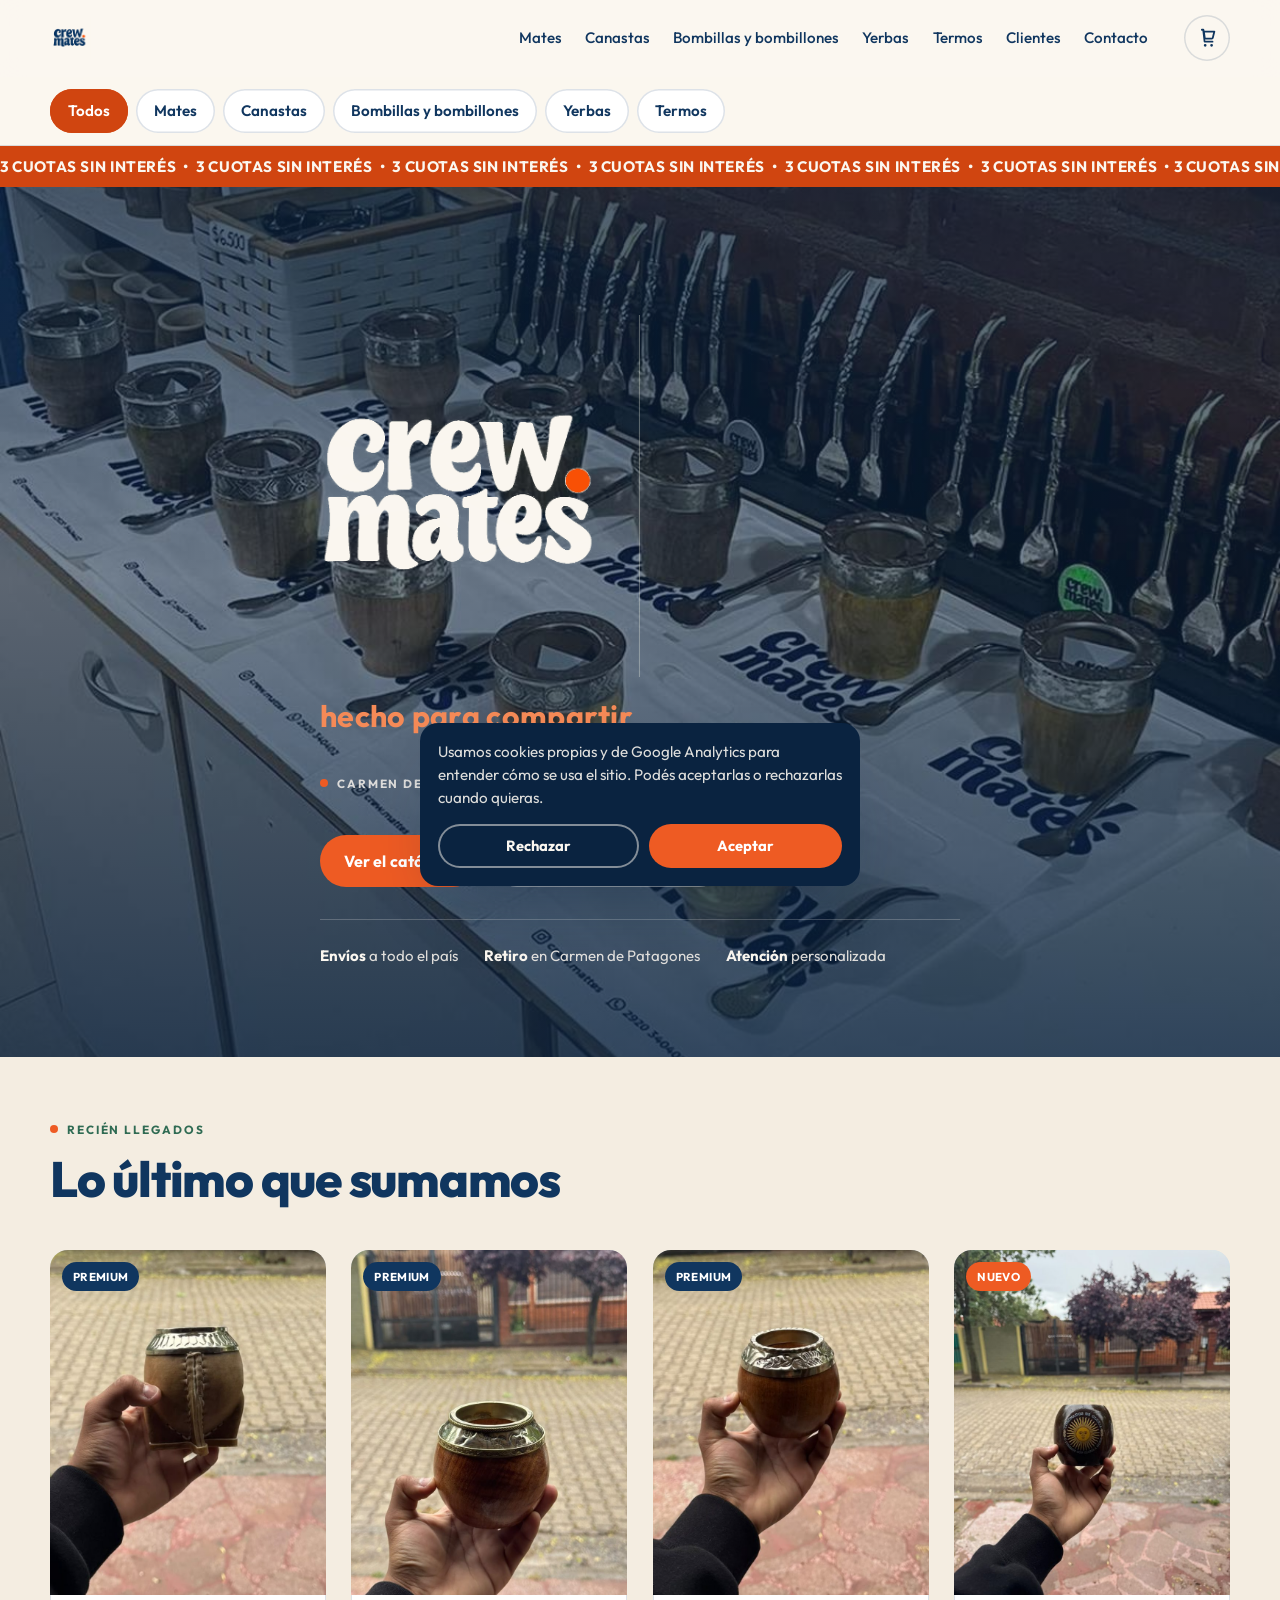
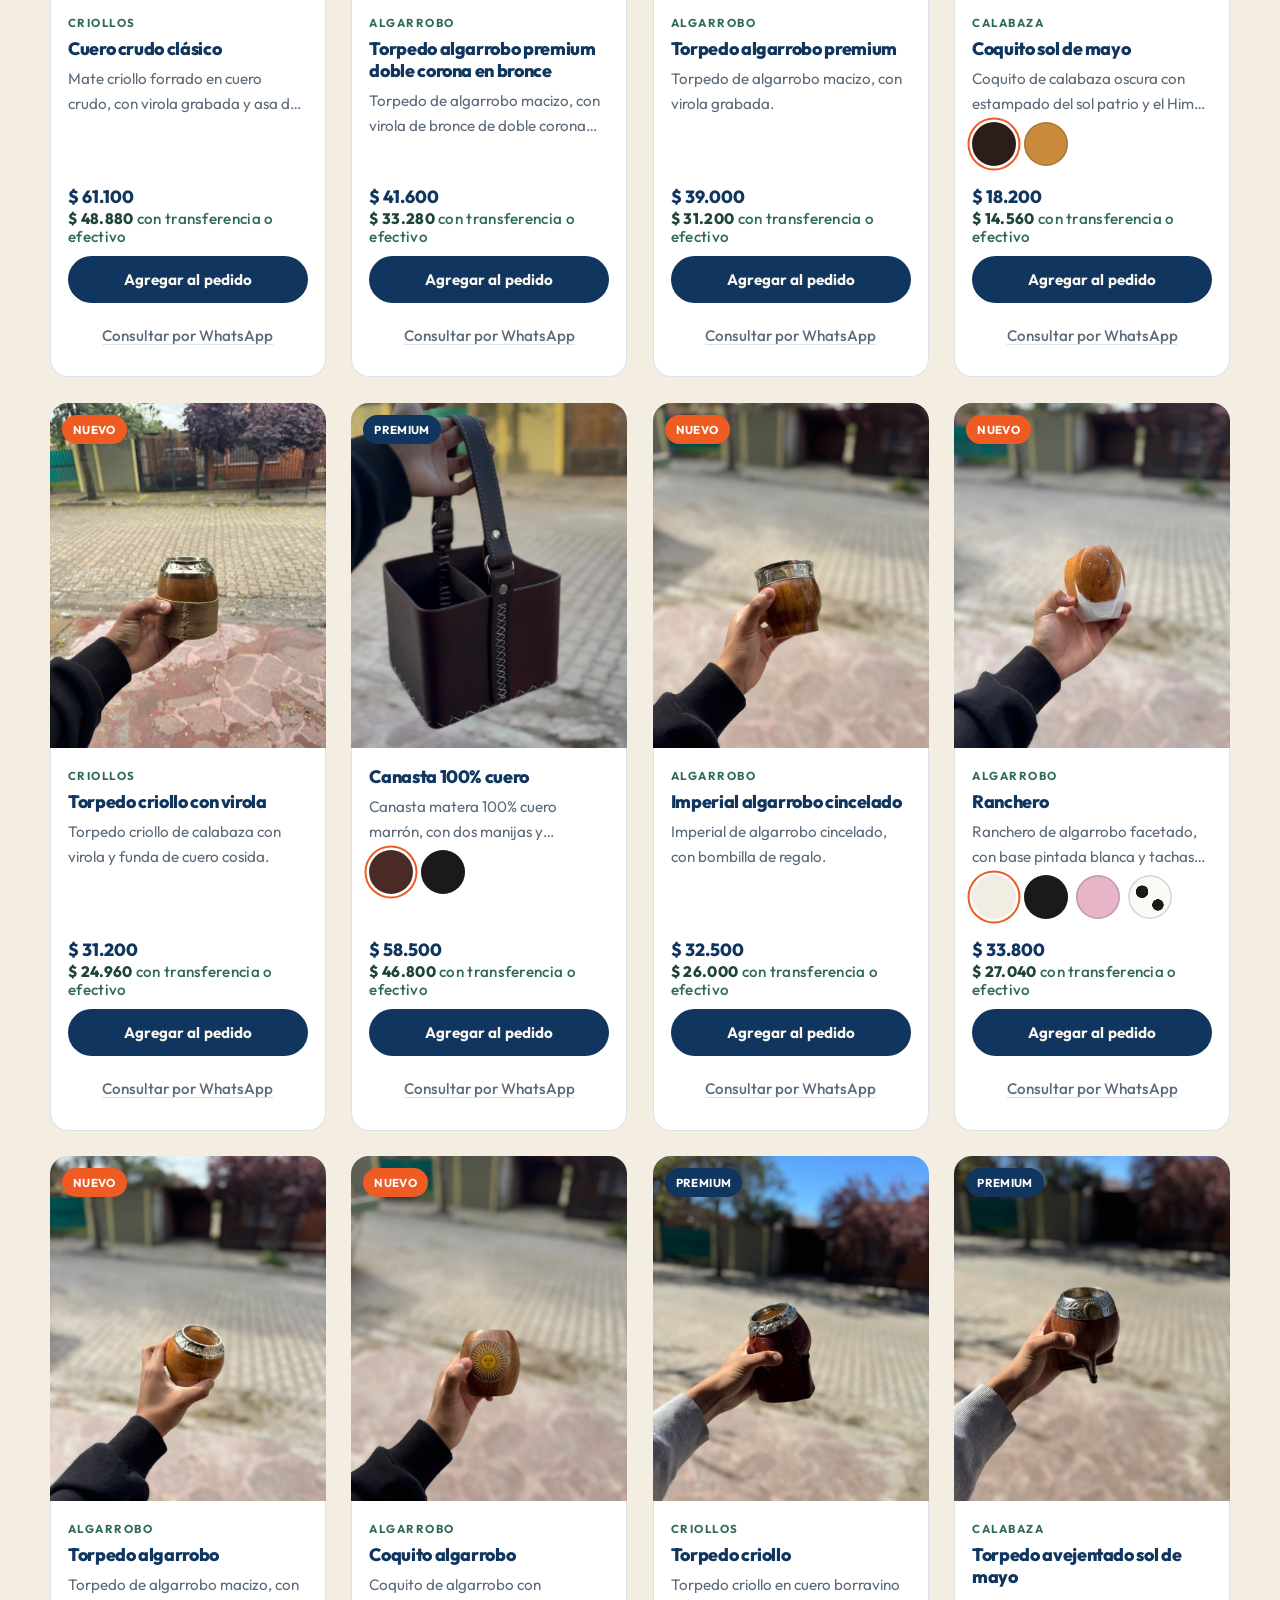
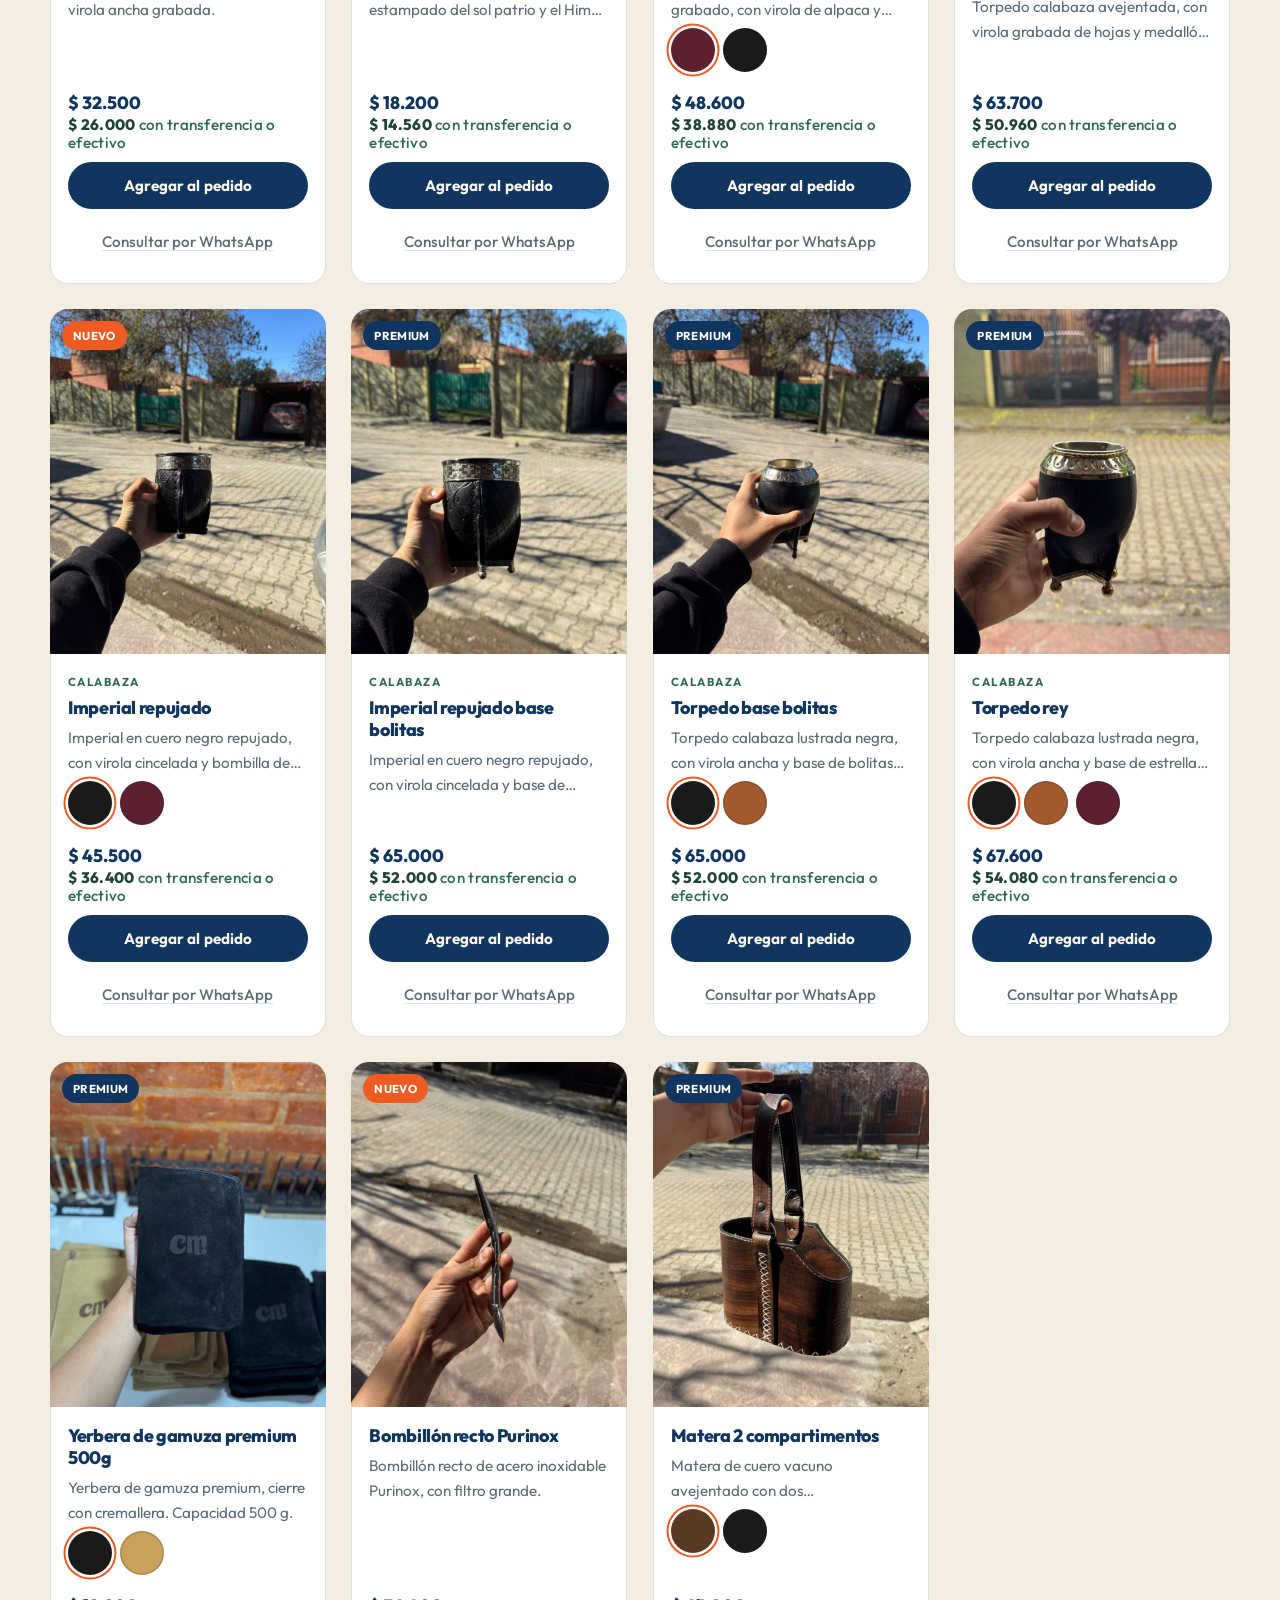
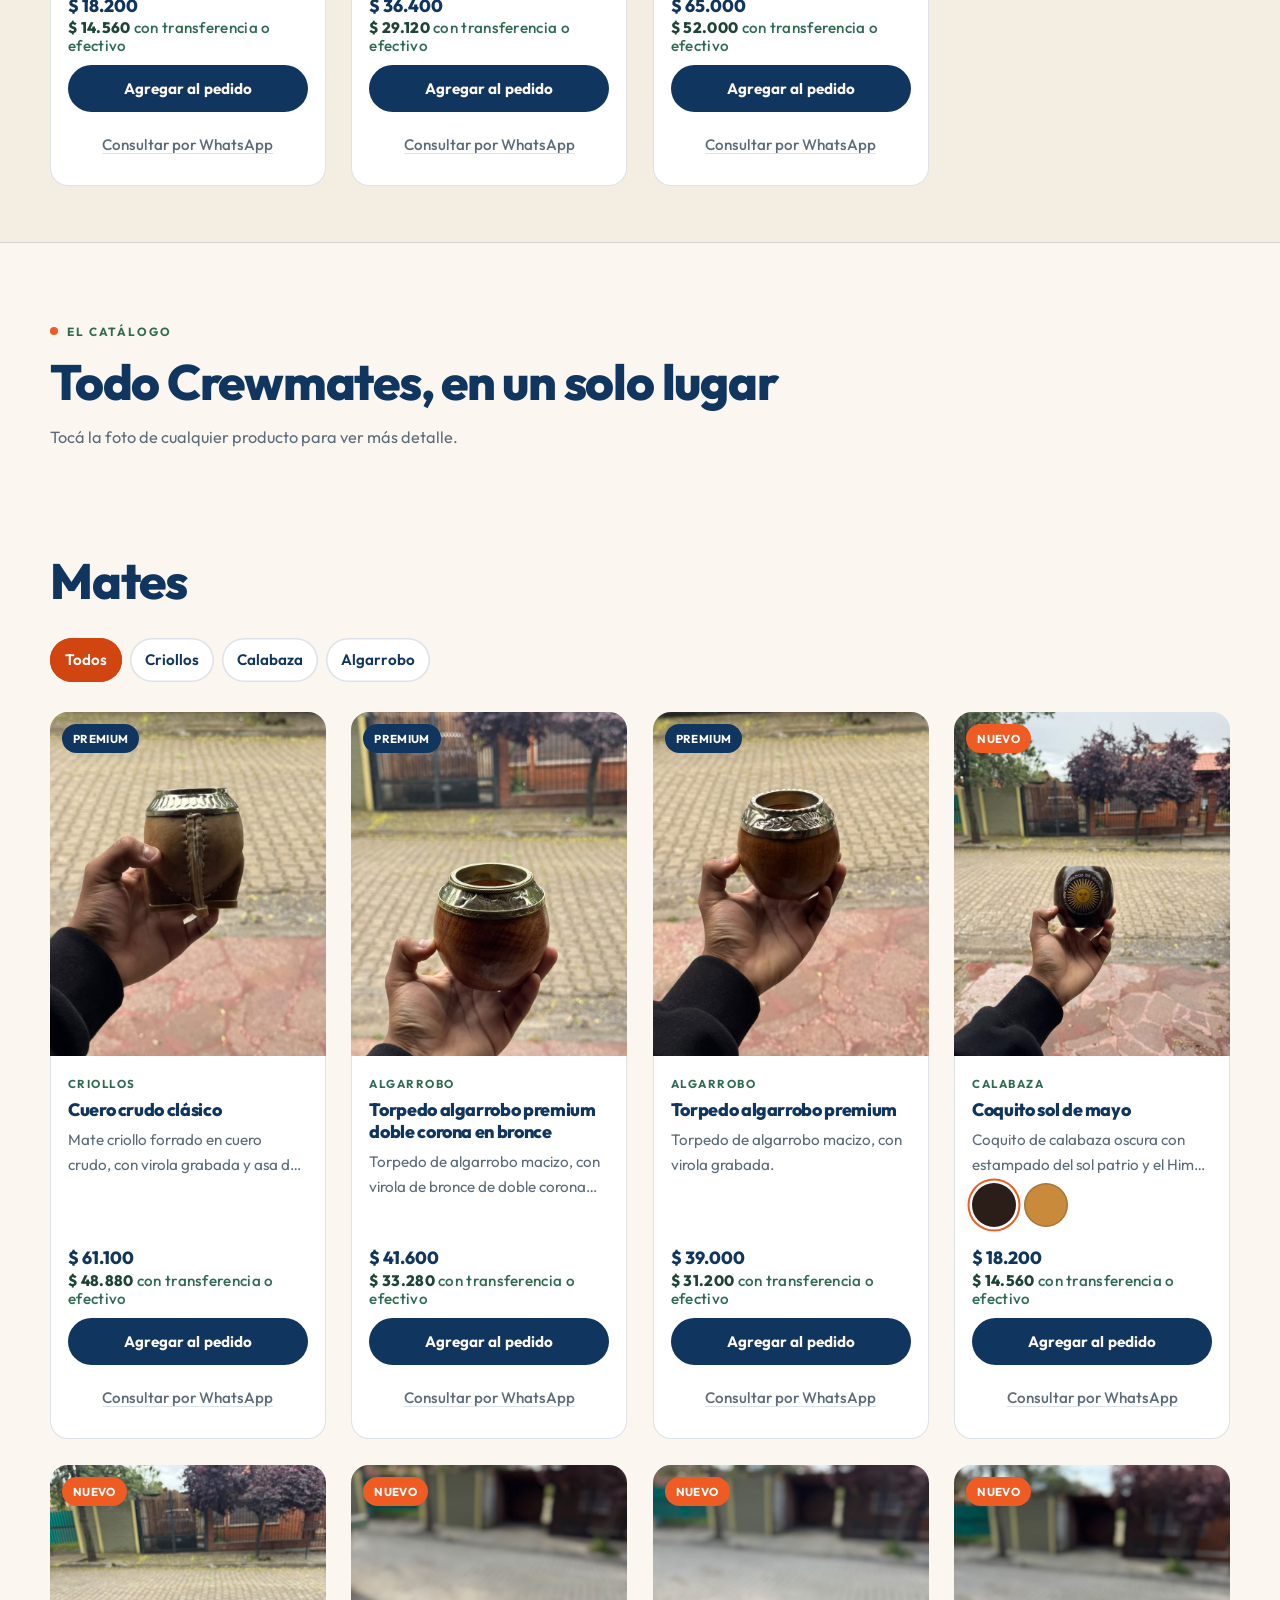
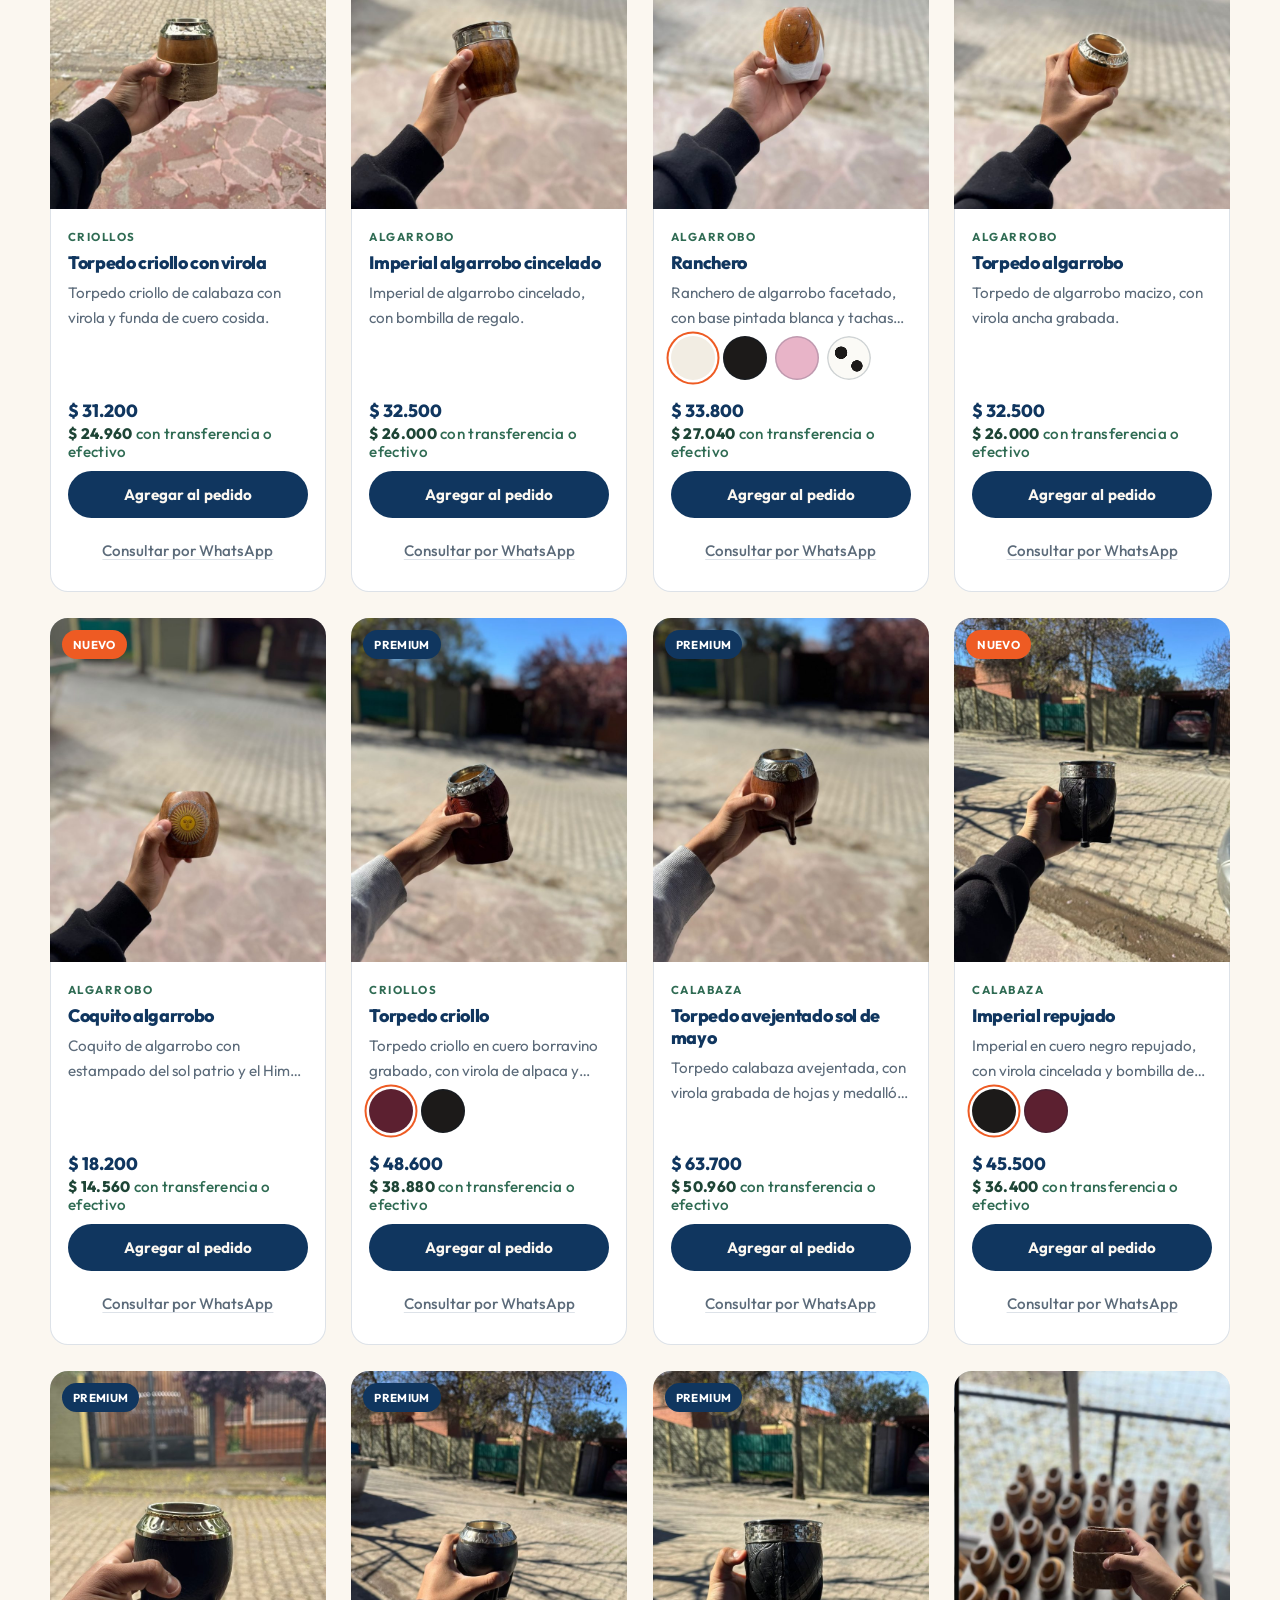
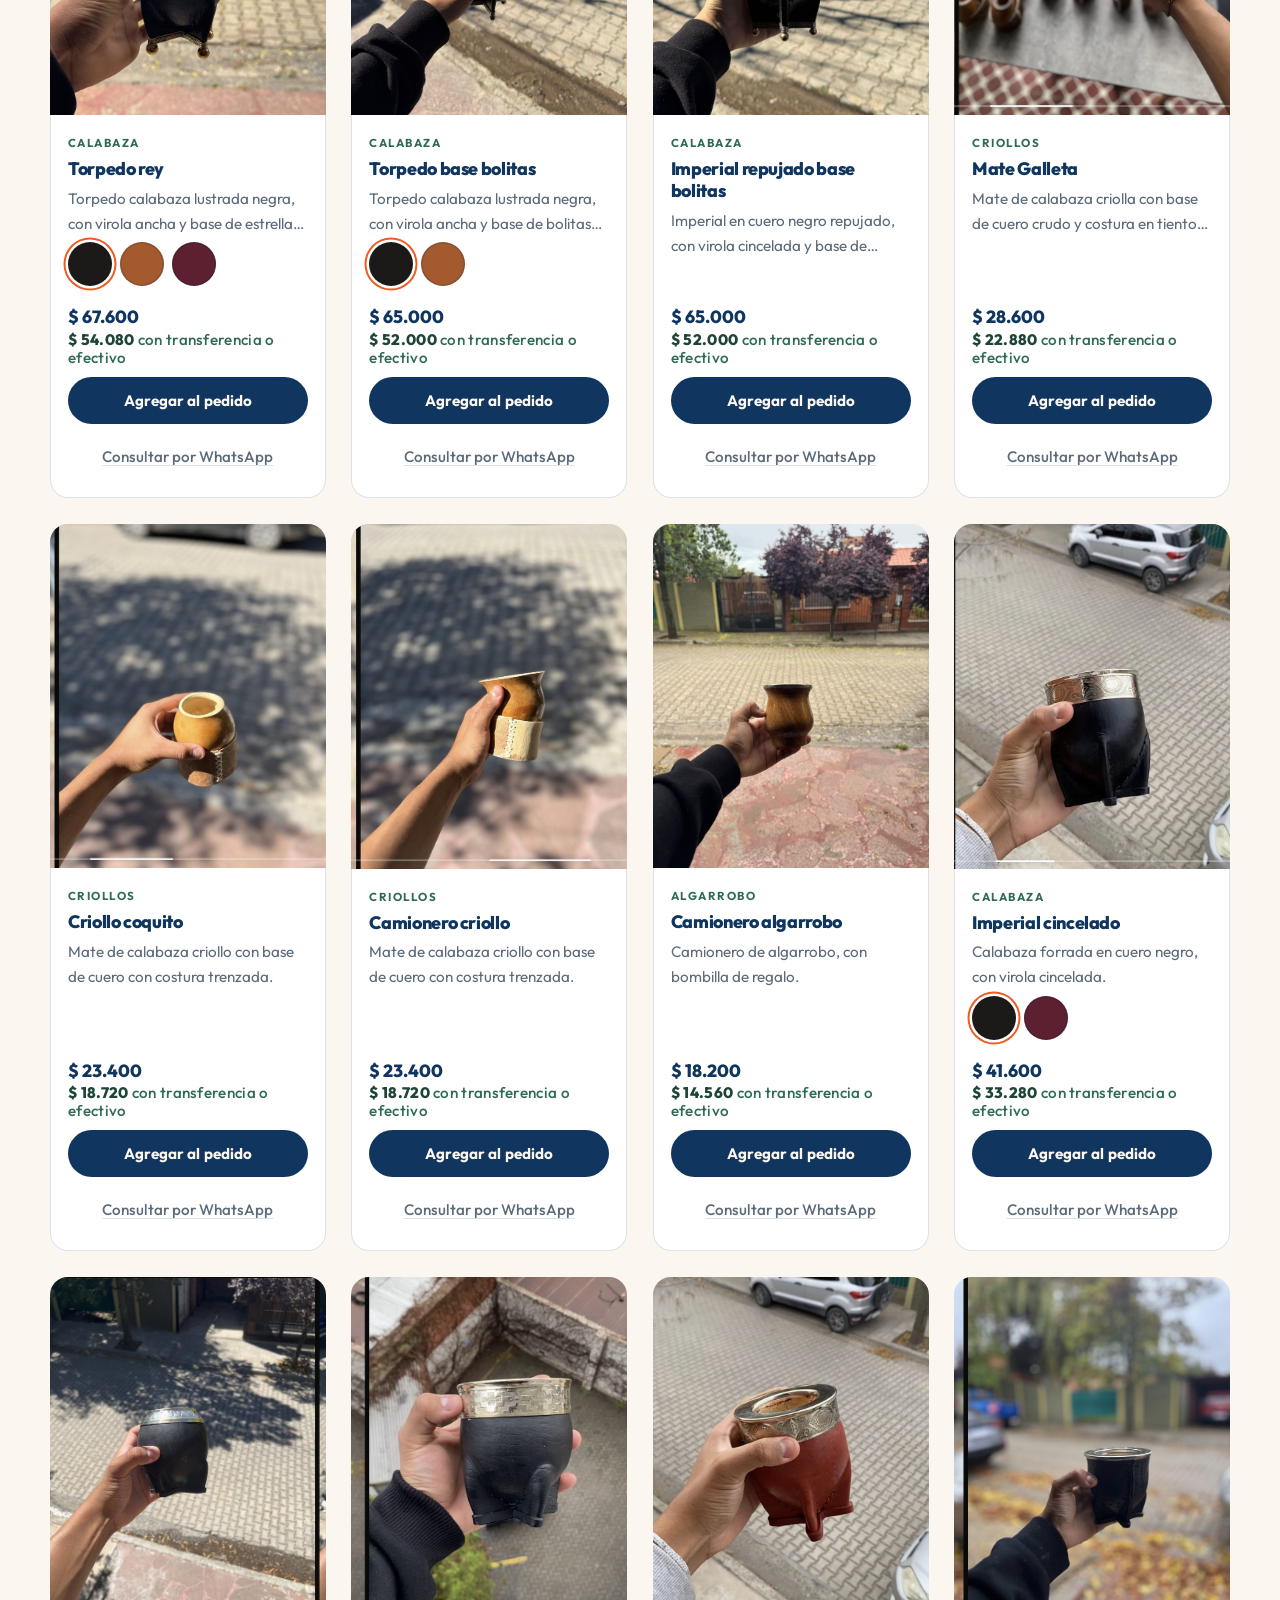
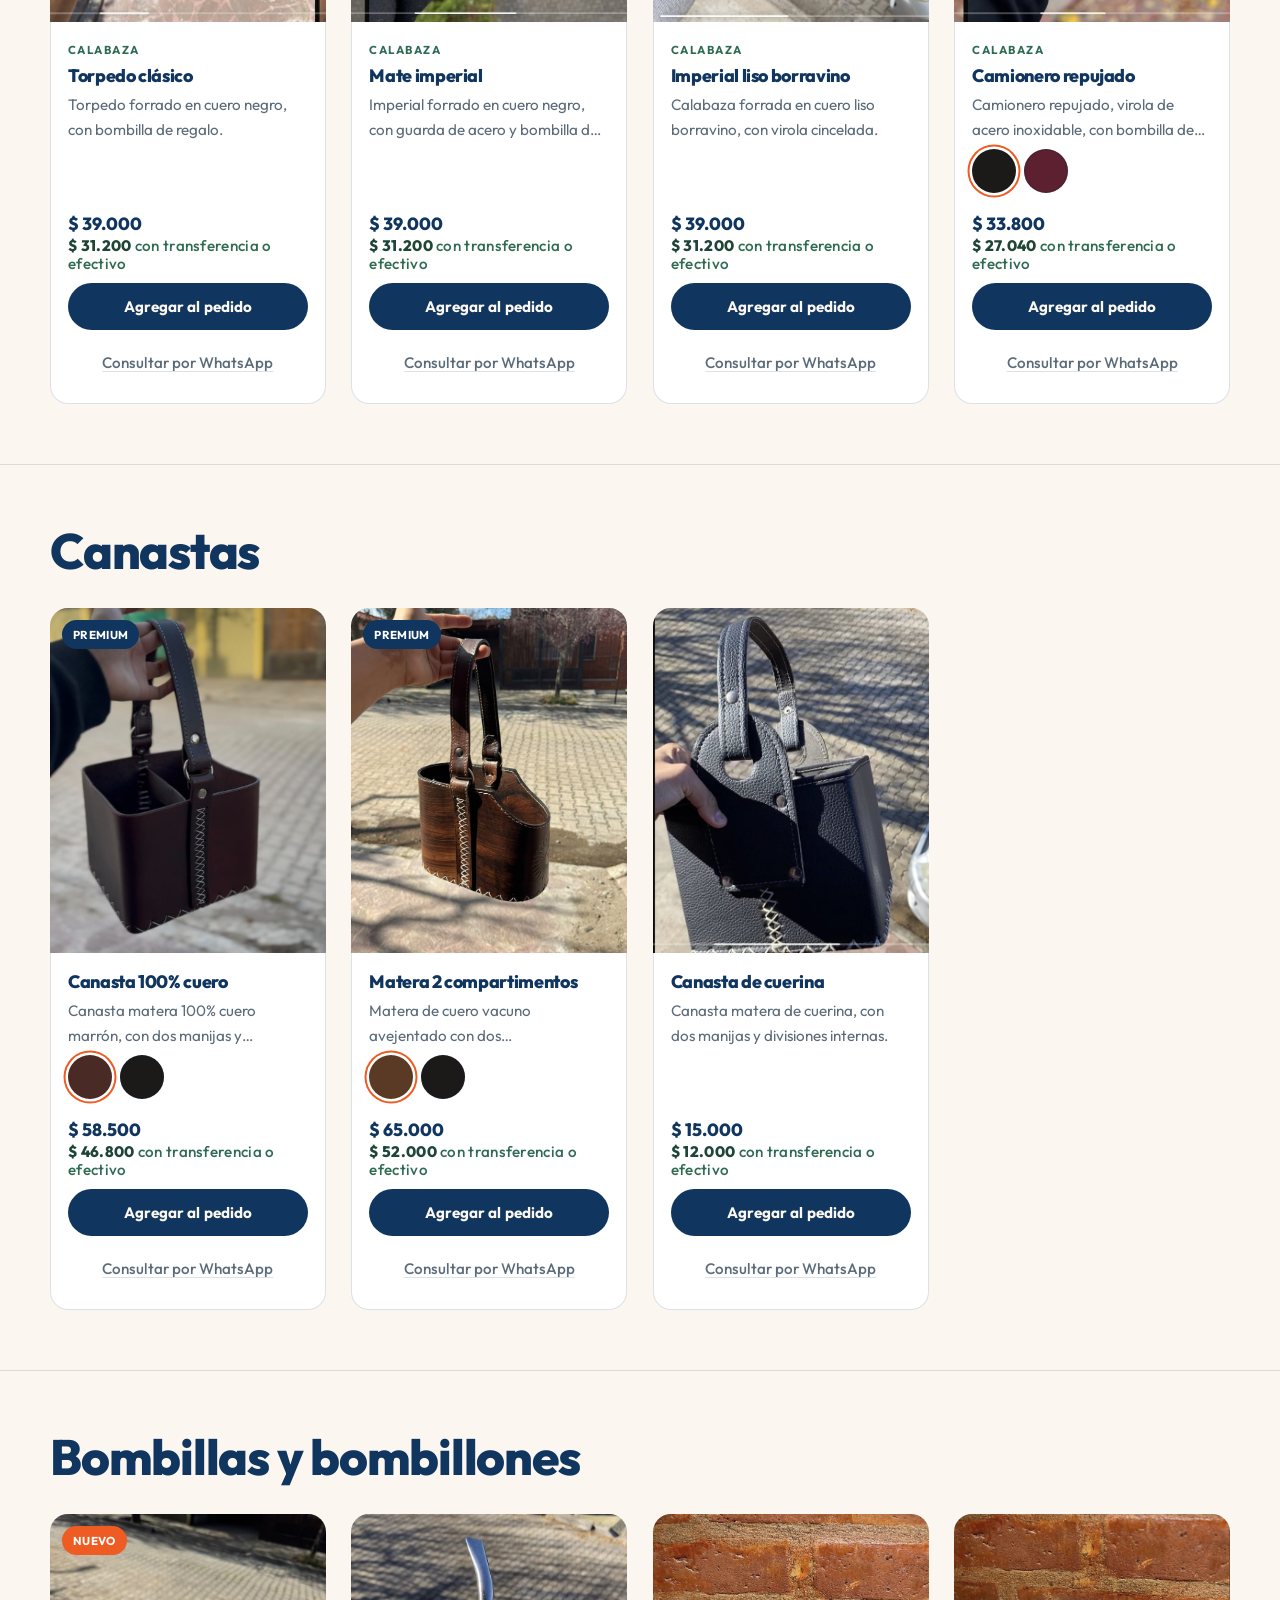
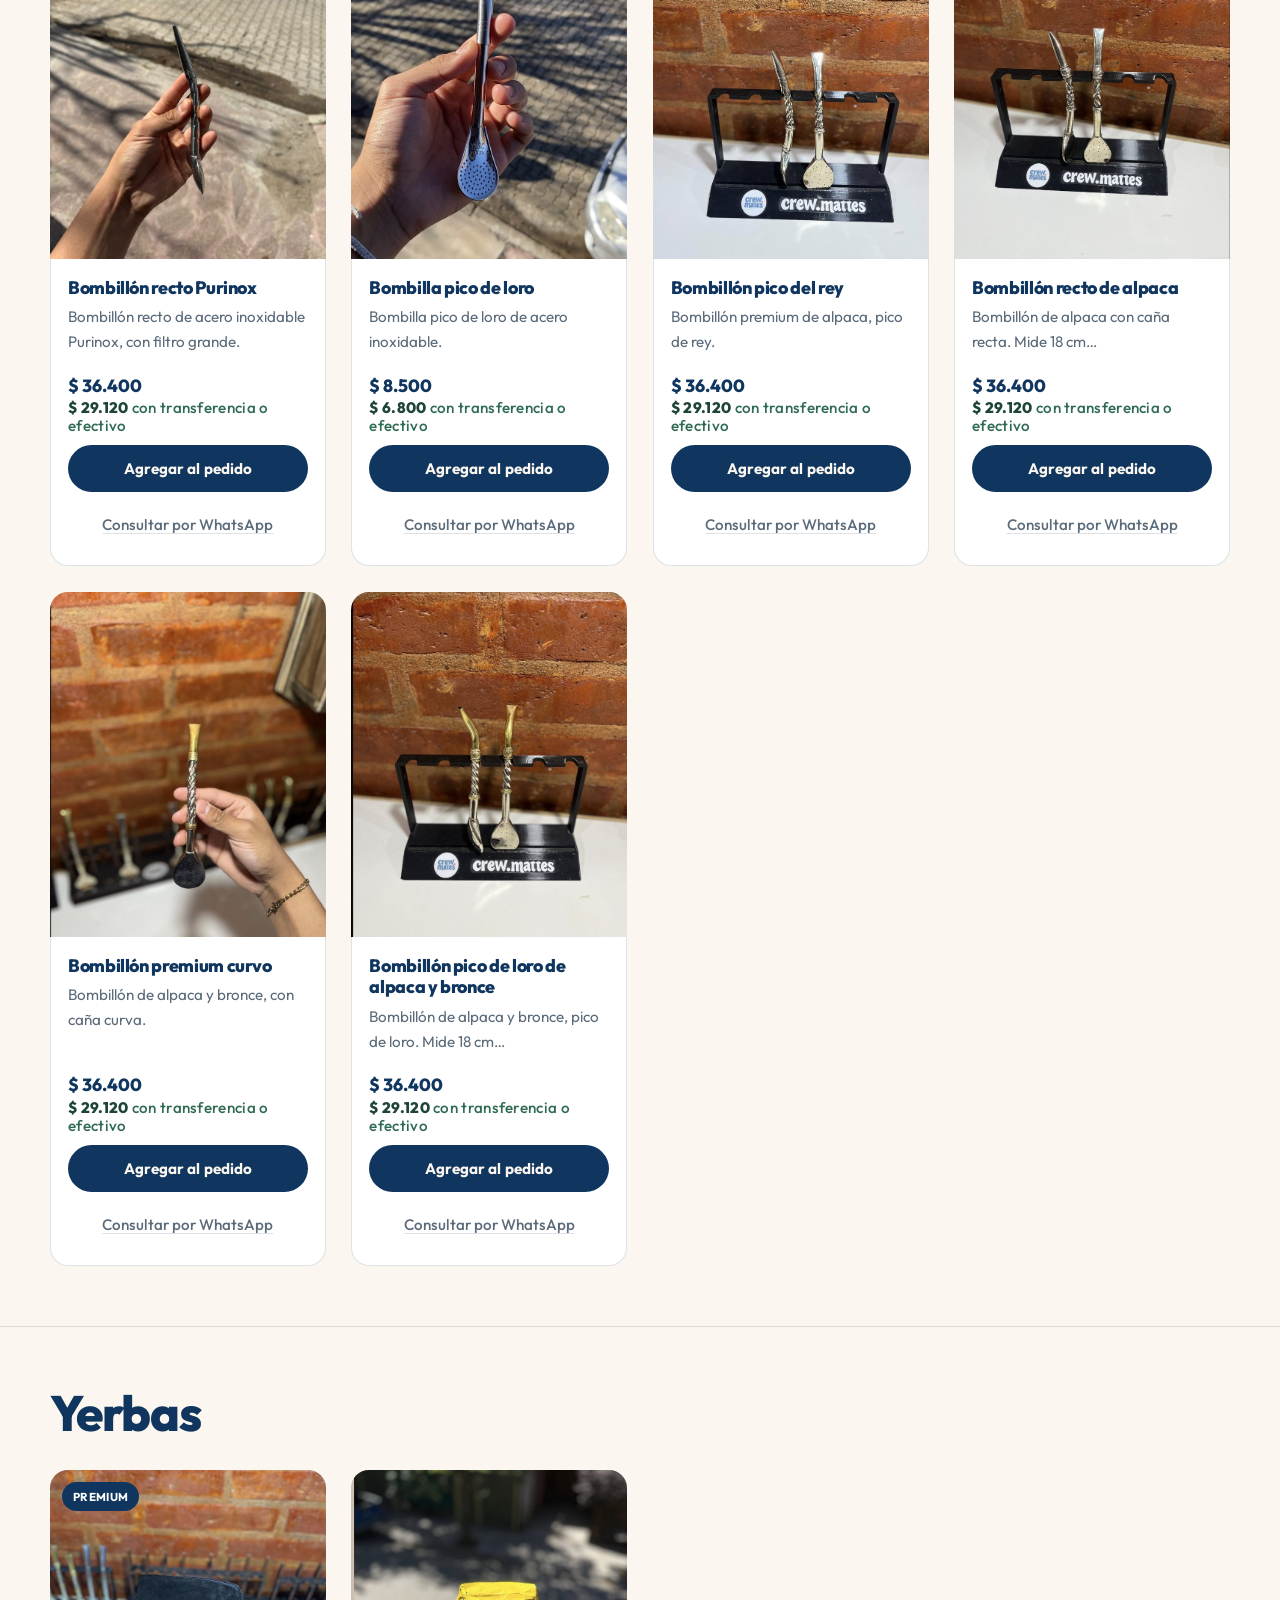
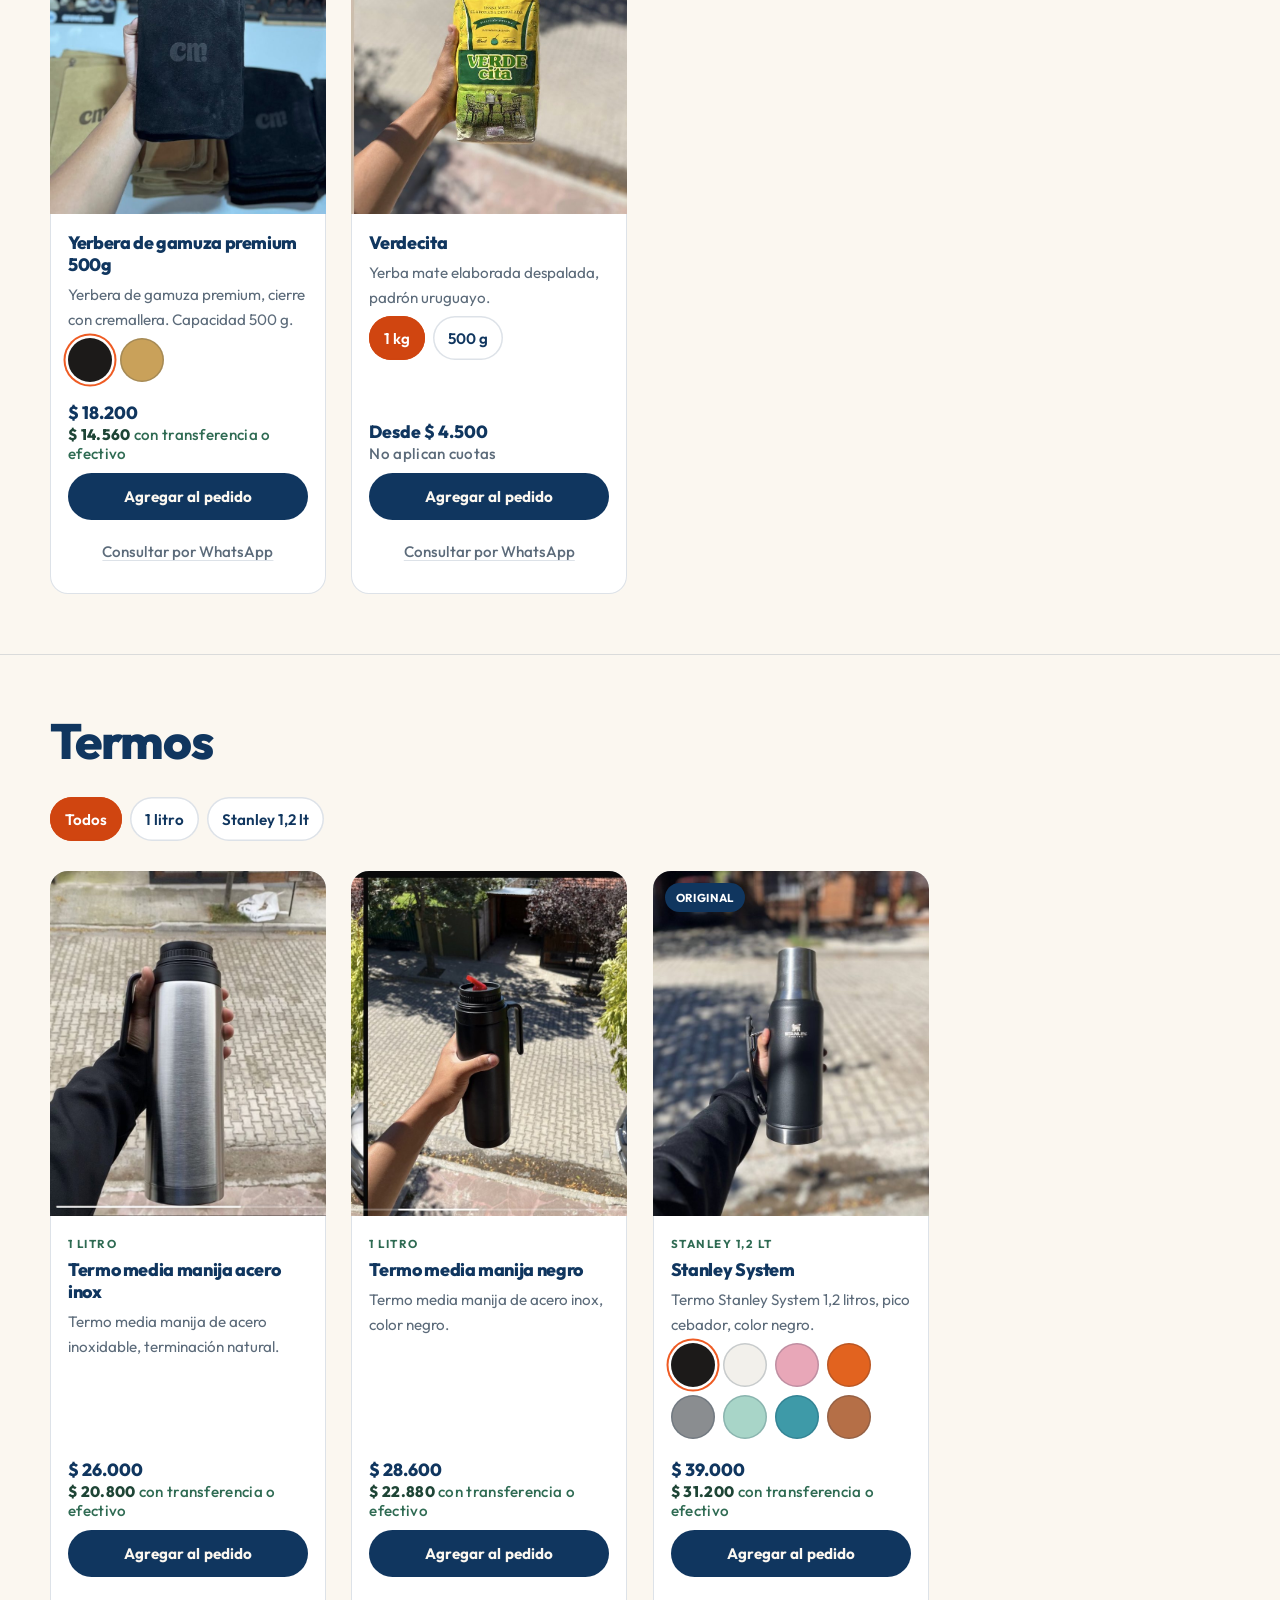
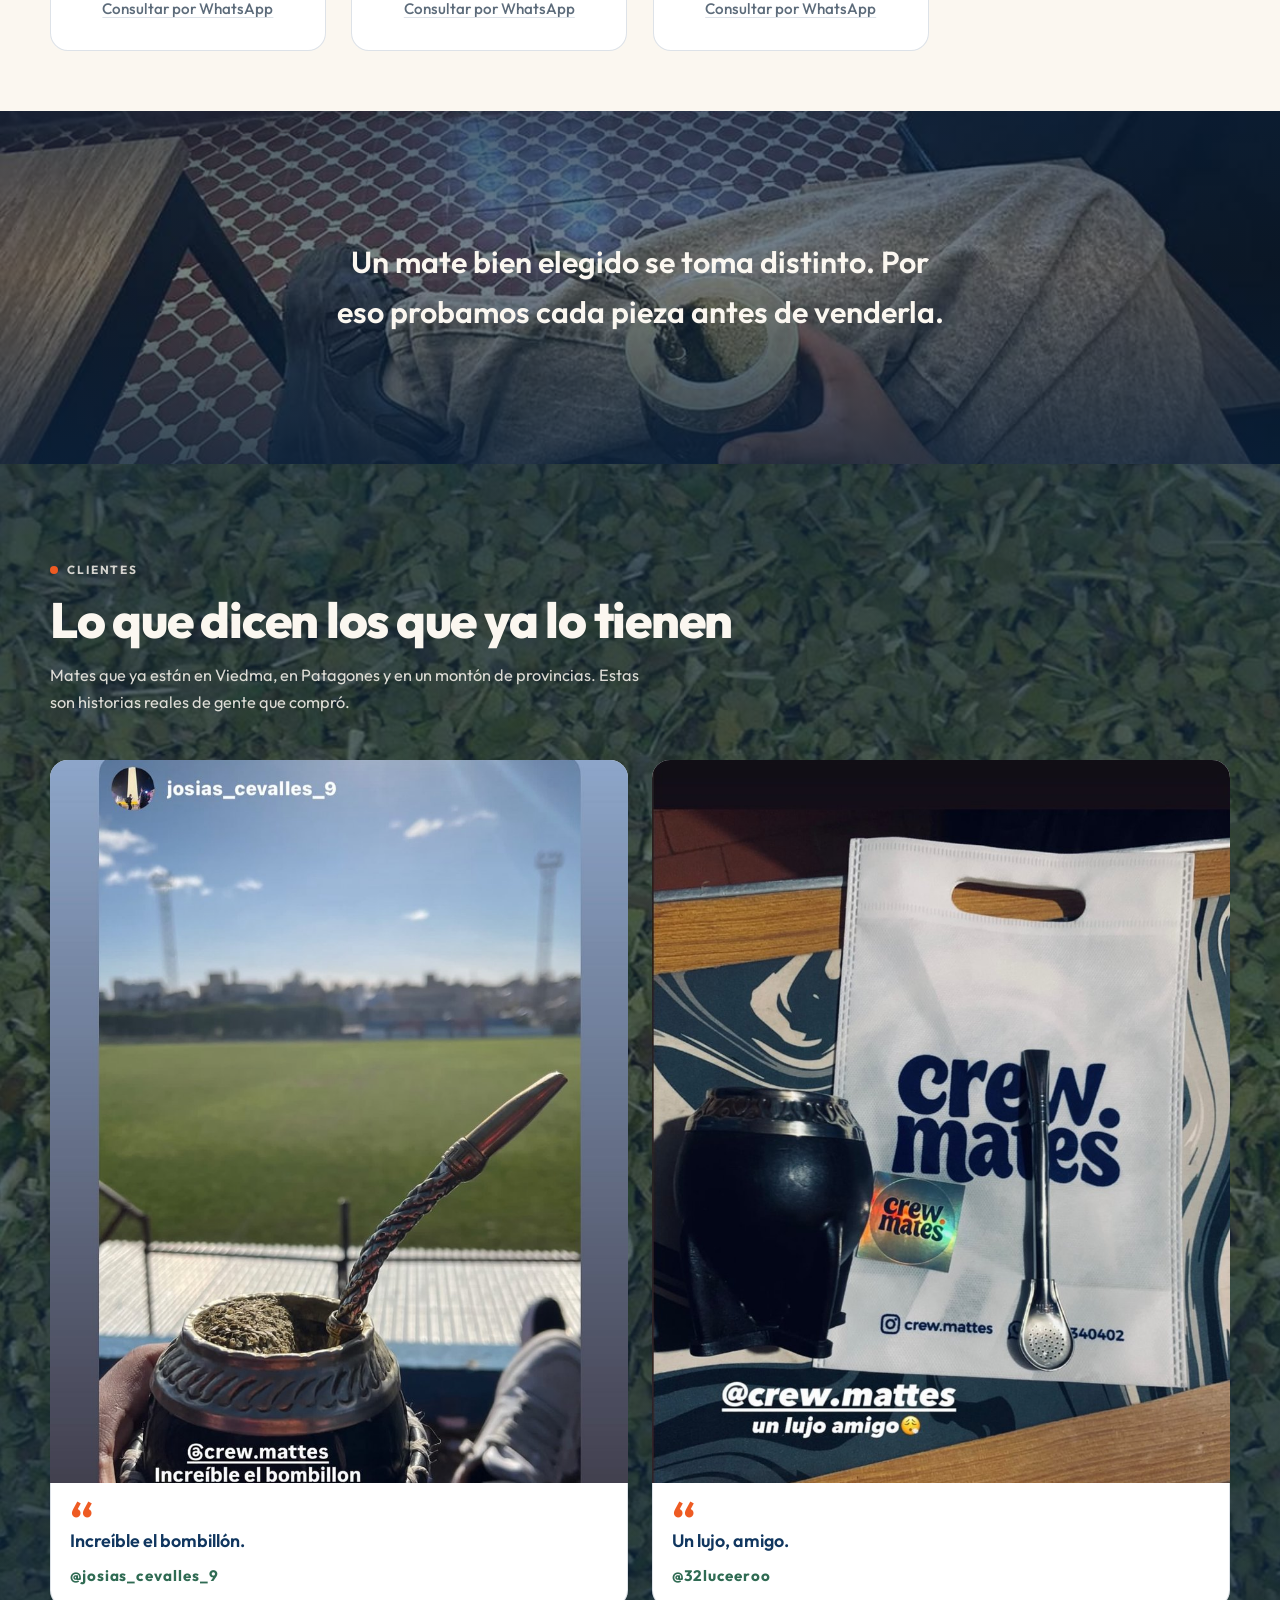
==== index.html @ 95174c14 "Torpedo rey: fotos nuevas en Negro y variante Borravino Co-Authored-By: Claude Sonnet 5.5 <noreply@a" ====
<!doctype html>
<html lang="es-AR">
<head>
<meta charset="utf-8">
<meta name="viewport" content="width=device-width, initial-scale=1">

<!-- Google tag (gtag.js) — mandado a cargar lo antes posible, como pide
     Google. Es "async" así que no atrasa el dibujado de la página aunque
     esté arriba de todo. Los eventos de catálogo (ver producto, agregar
     al pedido, mandar pedido por WhatsApp) se disparan desde site.js.

     "Consent Mode": arranca en "denied" (no guarda nada todavía) hasta
     que el visitante contesta el cartelito de cookies (ver site.js,
     initCookies). Si ya había aceptado en una visita anterior, se pasa
     a "granted" acá mismo, ANTES del config: si se hiciera después
     (desde site.js), la visita de esa página ya habría salido como
     "sin consentimiento" y GA4 la contaría a medias. -->
<script async src="https://www.googletagmanager.com/gtag/js?id=G-DNWETYPEF9"></script>
<script>
  window.dataLayer = window.dataLayer || [];
  function gtag(){dataLayer.push(arguments);}

  gtag('consent', 'default', {
    ad_storage: 'denied',
    ad_user_data: 'denied',
    ad_personalization: 'denied',
    analytics_storage: 'denied'
  });

  try {
    if (localStorage.getItem('crewmates-cookies') === 'aceptado') {
      gtag('consent', 'update', {
        ad_storage: 'granted',
        ad_user_data: 'granted',
        ad_personalization: 'granted',
        analytics_storage: 'granted'
      });
    }
  } catch (e) { /* sin localStorage: queda en denied y se pregunta de nuevo */ }

  gtag('js', new Date());
  gtag('config', 'G-DNWETYPEF9');
</script>

<title>Crewmates | Mates, termos y accesorios — Carmen de Patagones</title>
<meta name="description" content="Mates de calabaza, algarrobo y criollos, termos Stanley, bombillas, yerberas y canastas. Showroom en Carmen de Patagones, Buenos Aires. Envíos a todo el país.">
<meta name="keywords" content="mates, yerba mate, termos, bombillas, yerberas, canastas materas, Carmen de Patagones, Buenos Aires, Argentina">
<meta name="theme-color" content="#10365F">
<meta name="robots" content="index, follow">

<!-- Si en el futuro comprás un dominio propio, actualizar esta URL y la de
     "url"/"image"/"logo" en el JSON-LD de más abajo, más robots.txt y sitemap.xml. -->
<link rel="canonical" href="https://crew-mates.vercel.app/">

<meta property="og:type" content="website">
<meta property="og:title" content="Crewmates | Mates, termos y accesorios">
<meta property="og:description" content="Mates, termos y accesorios elegidos uno por uno. Showroom en Carmen de Patagones y envíos a toda la Argentina.">
<meta property="og:locale" content="es_AR">
<meta property="og:site_name" content="Crewmates">
<meta property="og:url" content="https://crew-mates.vercel.app/">
<meta property="og:image" content="https://crew-mates.vercel.app/assets/img/og.jpg">
<meta property="og:image:width" content="1200">
<meta property="og:image:height" content="630">
<meta property="og:image:alt" content="Crewmates — mates, termos y accesorios">

<meta name="twitter:card" content="summary_large_image">
<meta name="twitter:title" content="Crewmates | Mates, termos y accesorios">
<meta name="twitter:description" content="Mates, termos y accesorios elegidos uno por uno. Showroom en Carmen de Patagones y envíos a toda la Argentina.">
<meta name="twitter:image" content="https://crew-mates.vercel.app/assets/img/og.jpg">

<link rel="icon" href="assets/img/favicon.svg" type="image/svg+xml">
<link rel="apple-touch-icon" href="assets/img/icon-touch.png">

<script type="application/ld+json">
{
  "@context": "https://schema.org",
  "@type": "Store",
  "name": "Crewmates",
  "description": "Mates de calabaza, algarrobo y criollos, termos Stanley, bombillas, yerberas, canastas y yerbas.",
  "url": "https://crew-mates.vercel.app/",
  "image": "https://crew-mates.vercel.app/assets/img/og.jpg",
  "logo": "https://crew-mates.vercel.app/assets/img/logo.png",
  "telephone": "+5492920340402",
  "priceRange": "$$",
  "address": {
    "@type": "PostalAddress",
    "addressLocality": "Carmen de Patagones",
    "addressRegion": "Buenos Aires",
    "addressCountry": "AR"
  },
  "sameAs": [
    "https://www.instagram.com/crew.mattes"
  ]
}
</script>

<!-- La foto de fondo del hero es la imagen más grande de la primera pantalla (LCP).
     Sin este preload, el navegador no la descubre hasta procesar el CSS, que está
     más abajo, y la carga se atrasa varios segundos. -->
<link rel="preload" as="image" href="assets/img/fondos/hero.jpg" fetchpriority="high">

<!-- Nuestra hoja de estilos va primero y con ?v= para forzar recarga cuando cambia -->
<link rel="stylesheet" href="assets/css/styles.css?v=29">

<!-- Las tipografías se cargan aparte: si tardan o fallan, el sitio igual se ve bien -->
<link rel="preconnect" href="https://fonts.googleapis.com">
<link rel="preconnect" href="https://fonts.gstatic.com" crossorigin>
<link rel="stylesheet" href="https://fonts.googleapis.com/css2?family=Outfit:wght@400;500;600;700;800&display=swap" media="print" onload="this.media='all'">
<noscript><link rel="stylesheet" href="https://fonts.googleapis.com/css2?family=Outfit:wght@400;500;600;700;800&display=swap"></noscript>
</head>
<body data-pagina="inicio">

<a class="skip-link" href="#catalogo">Ir al catálogo</a>

<!-- Aviso de cookies: se arma acá el marcado, pero lo muestra/oculta y
     conecta con el "Consent Mode" de Google site.js (initCookies). Si el
     visitante ya había elegido antes, sigue oculto; se puede volver a
     abrir desde "Preferencias de cookies" en el pie. -->
<div class="cookies" data-cookies hidden role="dialog" aria-label="Aviso de cookies">
  <p class="cookies__texto">
    Usamos cookies propias y de Google Analytics para entender cómo se usa el sitio.
    Podés aceptarlas o rechazarlas cuando quieras.
  </p>
  <div class="cookies__acciones">
    <button class="btn btn--ghost btn--sm" type="button" data-cookies-rechazar>Rechazar</button>
    <button class="btn btn--orange btn--sm" type="button" data-cookies-aceptar>Aceptar</button>
  </div>
</div>

<div data-header></div>

<main>

  <!-- ============================ HERO ============================ -->
  <section class="hero bg-photo" style="background-image:url('assets/img/fondos/hero.jpg')">
    <div class="wrap hero__inner">
      <h1 class="hero__logo"><span class="visually-hidden">Crewmates — mates, termos y accesorios</span><img src="assets/img/logo-light.png" alt="" width="700" height="791"></h1>
      <p class="hero__tagline">hecho para compartir</p>

      <p class="eyebrow eyebrow--onphoto"><span class="eyebrow__dot"></span> Carmen de Patagones · Buenos Aires</p>

      <div class="hero__actions">
        <a class="btn btn--orange" href="#catalogo">Ver el catálogo</a>
        <a class="btn btn--ghost" data-ubicacion="hero" data-wa="Hola Crewmates! Vi la web y quería consultar por un producto 🧉">Consultar por WhatsApp</a>
      </div>

      <ul class="hero__facts">
        <li><strong>Envíos</strong> a todo el país</li>
        <li><strong>Retiro</strong> en Carmen de Patagones</li>
        <li><strong>Atención</strong> personalizada</li>
      </ul>
    </div>
  </section>

  <!-- ============================ RECIÉN LLEGADOS ============================
       Se arma por JS (ver renderRecienLlegados en site.js): junta los
       productos marcados con "nuevo: true" en products.js, de cualquier
       categoría, y los muestra acá primero. Si no hay ninguno marcado,
       la sección entera se oculta sola. -->
  <section class="nuevos" id="recien-llegados" hidden>
    <div class="wrap sec-head">
      <p class="eyebrow"><span class="eyebrow__dot"></span> Recién llegados</p>
      <h2 class="sec-title">Lo último que sumamos</h2>
    </div>
    <div class="wrap">
      <div class="grid" data-nuevos></div>
    </div>
  </section>

  <!-- ============================ CATÁLOGO ============================
       Se arma entero por JS (ver renderCatalogoCompleto en site.js): una
       .catsec por categoría, cada una con su grilla de productos. La
       barra de pastillas de arriba (parte del header) filtra qué se ve. -->
  <section class="catalogo" id="catalogo">
    <div class="wrap sec-head">
      <p class="eyebrow"><span class="eyebrow__dot"></span> El catálogo</p>
      <h2 class="sec-title">Todo Crewmates, en un solo lugar</h2>
      <p class="sec-lead">Tocá la foto de cualquier producto para ver más detalle.</p>
    </div>
    <div data-catalogo></div>
  </section>

  <!-- ============================ SEPARADOR ============================ -->
  <section class="separador bg-photo" style="background-image:url('assets/img/fondos/separador.jpg')">
    <div class="wrap separador__inner">
      <p>Un mate bien elegido se toma distinto. Por eso probamos cada pieza antes de venderla.</p>
    </div>
  </section>

  <!-- ============================ CLIENTES ============================ -->
  <section class="clientes bg-photo" id="clientes" style="background-image:url('assets/img/fondos/clientes.jpg')">
    <div class="wrap">
      <header class="sec-head">
        <p class="eyebrow"><span class="eyebrow__dot"></span> Clientes</p>
        <h2 class="sec-title">Lo que dicen los que ya lo tienen</h2>
        <p class="sec-lead">
          Mates que ya están en Viedma, en Patagones y en un montón de provincias.
          Estas son historias reales de gente que compró.
        </p>
      </header>

      <div class="testis" data-testimonios></div>

      <div class="clientes__pie">
        <a class="btn btn--ghost" href="https://www.instagram.com/crew.mattes" target="_blank" rel="noopener">
          Ver más en Instagram →
        </a>
      </div>
    </div>
  </section>

  <!-- ============================ PREGUNTAS FRECUENTES ============================ -->
  <section class="faq bg-photo" id="preguntas" style="background-image:url('assets/img/fondos/preguntas.jpg')">
    <div class="wrap">
      <header class="sec-head">
        <p class="eyebrow"><span class="eyebrow__dot"></span> Antes de comprar</p>
        <h2 class="sec-title">Preguntas frecuentes</h2>
      </header>

      <div class="faq__list">
        <details class="faq__item">
          <summary>¿Qué medios de pago aceptan?</summary>
          <p>Mercado Pago, transferencias y efectivo.</p>
        </details>
        <details class="faq__item">
          <summary>¿Cómo son los envíos?</summary>
          <p>Enviamos a todo el país. También podés retirar sin cargo en Carmen de Patagones.</p>
        </details>
        <details class="faq__item">
          <summary>¿Los mates vienen curados?</summary>
          <p>No vienen curados, para que puedas vivir la experiencia completa de curarlo vos mismo.</p>
        </details>
      </div>
    </div>
  </section>

  <!-- ============================ HISTORIA ============================ -->
  <section class="about bg-photo" id="historia" style="background-image:url('assets/img/fondos/footer.jpg')">
    <div class="wrap about__copy">
      <p class="eyebrow eyebrow--onphoto"><span class="eyebrow__dot"></span> Nuestra historia</p>
      <h2 class="sec-title">Un poco sobre Crewmates</h2>
      <p>
        Somos un emprendimiento de Carmen de Patagones. Elegimos cada mate, termo y
        bombilla a mano y los revisamos antes de que salgan para tu casa.
      </p>
      <div class="about__actions">
        <a class="btn btn--link" href="https://www.instagram.com/crew.mattes" target="_blank" rel="noopener">Ver Instagram →</a>
      </div>
    </div>
  </section>

</main>

<div data-footer></div>

<!-- vercel.json cachea /assets/ por 24hs. Sin el ?v=, un navegador que ya
     entró se queda con el JS viejo un día entero aunque haya deploy nuevo:
     hay que subir este número cada vez que cambie products.js o site.js. -->
<script src="assets/js/products.js?v=37"></script>
<script src="assets/js/site.js?v=21"></script>
</body>
</html>
---- assets/css/styles.css ----
/* =========================================================
   Crewmates — hoja de estilos principal
   Paleta: blanco crema · azul marino · naranja · verde oscuro
   ========================================================= */

:root{
  /* Colores de marca */
  --cream:        #FBF7F0;
  --cream-2:      #F4EDE1;
  --cream-3:      #EBE1D1;
  --navy:         #10365F;
  --navy-deep:    #0A2340;
  --navy-soft:    #2B5581;
  --orange:       #EE5B23;
  --orange-soft:  #F58A57;
  --green:        #1E4536;
  --green-soft:   #2F6B53;
  --ink:          #14202C;
  --muted:        #5C6B7A;
  --line:         rgba(16, 54, 95, .14);

  /* Tipografía: una sola familia (Outfit) para todo el sitio, títulos y
     texto, para una estética limpia y redondeada tipo Instagram. */
  --font-display: "Outfit", system-ui, -apple-system, "Segoe UI", sans-serif;
  --font-body:    "Outfit", system-ui, -apple-system, "Segoe UI", sans-serif;

  /* Layout */
  --wrap: 1180px;
  --gutter: clamp(20px, 4vw, 48px);
  --radius: 18px;
  --radius-lg: 28px;
  --header-h: 76px;
  --catnav-h: 68px;   /* alto de la barra de pastillas, para que los anclajes no queden tapados */

  --shadow-sm: 0 2px 6px rgba(10, 35, 64, .06);
  --shadow-md: 0 14px 34px -18px rgba(10, 35, 64, .38);
  --shadow-lg: 0 34px 70px -34px rgba(10, 35, 64, .5);
}

*,*::before,*::after{ box-sizing:border-box; }

html{ scroll-behavior:smooth; -webkit-text-size-adjust:100%; }
@media (prefers-reduced-motion: reduce){ html{ scroll-behavior:auto; } }

body{
  margin:0;
  background:var(--cream);
  color:var(--ink);
  font-family:var(--font-body);
  font-size:clamp(15.5px, .4vw + 15px, 17px);
  line-height:1.65;
  -webkit-font-smoothing:antialiased;
}

img{ max-width:100%; display:block; }
a{ color:inherit; text-decoration:none; }
ul,ol{ margin:0; padding:0; list-style:none; }
button{ font:inherit; color:inherit; background:none; border:0; cursor:pointer; }

h1,h2,h3,h4{
  font-family:var(--font-display);
  font-weight:800;
  line-height:1.06;
  letter-spacing:-.02em;
  margin:0;
  color:var(--navy);
}

::selection{ background:var(--orange); color:#fff; }

:focus-visible{
  outline:3px solid var(--orange);
  outline-offset:3px;
  border-radius:6px;
}

.wrap{
  width:min(100% - (var(--gutter) * 2), var(--wrap));
  margin-inline:auto;
}

.skip-link{
  position:absolute; left:-9999px; top:0; z-index:200;
  background:var(--navy); color:var(--cream);
  padding:12px 18px; border-radius:0 0 12px 0;
}
.skip-link:focus{ left:0; }

/* Texto real para buscadores y lectores de pantalla, sin ocupar espacio visual */
.visually-hidden{
  position:absolute;
  width:1px; height:1px;
  padding:0; margin:-1px;
  overflow:hidden;
  clip:rect(0,0,0,0);
  white-space:nowrap;
  border:0;
}

/* ============================ TIPOGRAFÍA DE SECCIÓN ============================ */

.eyebrow{
  display:inline-flex; align-items:flex-start; gap:9px;
  margin:0 0 14px;
  font-size:.74rem; font-weight:700;
  letter-spacing:.16em; text-transform:uppercase;
  color:var(--green-soft);
}
.eyebrow__dot{
  width:8px; height:8px; border-radius:50%;
  background:var(--orange);
  flex:none;
  margin-top:.45em;   /* queda a la altura de la primera línea, aunque el texto corte */
}
.eyebrow--light{ color:rgba(251,247,240,.72); }

.sec-title{
  font-size:clamp(2rem, 4.2vw, 3.1rem);
  letter-spacing:-.025em;
  text-wrap:balance;
}
.sec-title--light{ color:var(--cream); }

.sec-lead{
  max-width:56ch;
  margin:16px 0 0;
  color:var(--muted);
  font-size:1.02rem;
}

.sec-head{ margin-bottom:clamp(28px, 4vw, 44px); }
.sec-head--center{ text-align:center; }
.sec-head--center .eyebrow{ justify-content:center; }
.sec-head--center .sec-lead{ margin-inline:auto; }

/* ============================ BOTONES ============================ */

.btn{
  --btn-bg: var(--navy);
  --btn-fg: var(--cream);
  display:inline-flex; align-items:center; justify-content:center; gap:9px;
  padding:13px 24px;
  border-radius:999px;
  background:var(--btn-bg); color:var(--btn-fg);
  font-family:var(--font-display);
  font-weight:700; font-size:1rem; letter-spacing:.005em;
  cursor:pointer;
  transition:transform .18s ease, box-shadow .18s ease, background-color .18s ease, color .18s ease;
  will-change:transform;
}
.btn:hover{ transform:translateY(-2px); box-shadow:var(--shadow-md); }
.btn:active{ transform:translateY(0); }

.btn--primary{ --btn-bg:var(--navy); --btn-fg:var(--cream); }
.btn--orange{ --btn-bg:var(--orange); --btn-fg:#fff; }
.btn--wa{ --btn-bg:var(--green); --btn-fg:var(--cream); }
.btn--ghost{
  --btn-bg:transparent; --btn-fg:var(--navy);
  box-shadow:inset 0 0 0 2px var(--line);
}
.btn--ghost:hover{ --btn-bg:rgba(16,54,95,.06); box-shadow:inset 0 0 0 2px var(--navy); }
.btn--link{
  --btn-bg:transparent; --btn-fg:var(--navy);
  padding-inline:4px;
  text-decoration:underline; text-underline-offset:5px;
  text-decoration-color:var(--orange); text-decoration-thickness:2px;
}
.btn--link:hover{ box-shadow:none; }

.btn--sm{ padding:10px 18px; font-size:.92rem; }

.ico{ width:19px; height:19px; fill:currentColor; flex:none; }

/* ============================ HEADER ============================ */

/* renderHeader() arma el header recién cuando corre el JS: mientras tanto,
   [data-header] está vacío. Sin esto, todo lo de abajo (el hero incluido)
   salta hacia abajo apenas aparece el header — el layout shift más grande
   de la página. */
[data-header]{
  display:block;
  min-height:calc(var(--header-h) + var(--catnav-h));
}

.header{
  position:sticky; top:0; z-index:60;
  background:rgba(251,247,240,.9);
  backdrop-filter:saturate(1.4) blur(12px);
  border-bottom:1px solid transparent;
  transition:border-color .25s ease, box-shadow .25s ease, background-color .25s ease;
}
.header.is-stuck{
  border-bottom-color:var(--line);
  box-shadow:0 8px 24px -22px rgba(10,35,64,.6);
}

.header__inner{
  height:var(--header-h);
  display:flex; align-items:center; gap:clamp(16px, 3vw, 34px);
}

/* Marca — usa el logo si existe, si no muestra el wordmark en CSS */
.brand{ display:flex; align-items:center; justify-content:center; flex:none; min-width:44px; min-height:44px; }
.brand__logo{ height:42px; width:auto; object-fit:contain; }
.brand__mark{ display:none; }
.brand.is-fallback .brand__logo{ display:none; }
.brand.is-fallback .brand__mark{ display:block; }

.brand__mark{
  font-family:var(--font-display);
  font-weight:800;
  line-height:.82;
  font-size:1.32rem;
  letter-spacing:-.02em;
  color:var(--navy);
  text-transform:lowercase;
}
.brand__line{ display:block; position:relative; }
.brand__dot{
  display:inline-block;
  width:.28em; height:.28em;
  margin-left:.08em;
  border-radius:50%;
  background:var(--orange);
  vertical-align:baseline;
}
.footer__logo{ width:130px; height:auto; }

.nav{ margin-left:auto; }
.nav__list{ display:flex; align-items:center; gap:clamp(10px, 1.5vw, 22px); }
.nav__item{ position:relative; }
.nav__list a{
  position:relative;
  display:flex; align-items:center;
  min-height:44px;               /* zona tocable cómoda también en escritorio */
  font-size:.95rem; font-weight:500;
  color:var(--navy);
  padding:6px 2px;
  transition:color .18s ease;
}
.nav__list > .nav__item > a::after{
  content:""; position:absolute; left:0; right:0; bottom:0;
  height:2px; border-radius:2px;
  background:var(--orange);
  transform:scaleX(0); transform-origin:left;
  transition:transform .22s ease;
}
.nav__list > .nav__item > a:hover::after,
.nav__list > .nav__item > a.is-current::after{ transform:scaleX(1); }
.nav__list > .nav__item > a.is-current{ color:var(--orange); }

.header__cta{ flex:none; padding:11px 20px; font-size:.94rem; }

.burger{
  display:none;
  width:44px; height:44px;
  border-radius:12px;
  padding:11px 10px;
  flex-direction:column; justify-content:space-between;
  box-shadow:inset 0 0 0 1.5px var(--line);
}
.burger span{
  display:block; height:2px; border-radius:2px;
  background:var(--navy);
  transition:transform .25s ease, opacity .2s ease;
}
.burger[aria-expanded="true"] span:nth-child(1){ transform:translateY(9px) rotate(45deg); }
.burger[aria-expanded="true"] span:nth-child(2){ opacity:0; }
.burger[aria-expanded="true"] span:nth-child(3){ transform:translateY(-9px) rotate(-45deg); }

/* ============================ FOTOS DE FONDO ============================
   Clase reutilizable para las 3 secciones con imagen de fondo: hero,
   separador (antes de clientes) y footer. Se aplica junto a un
   style="background-image:url('...')" inline en el HTML.

   Lleva un color sólido de base (--navy) por si la foto no carga, y una
   capa oscura semitransparente arriba para que el texto blanco siempre
   se lea, tenga la foto que tenga. */

.bg-photo{
  position:relative;
  background-color:var(--navy-deep);
  background-size:cover;
  background-position:center;
}
.bg-photo::before{
  content:"";
  position:absolute; inset:0;
  background:linear-gradient(180deg, rgba(10,35,64,.72) 0%, rgba(10,35,64,.55) 45%, rgba(10,35,64,.82) 100%);
}
.bg-photo > *{ position:relative; z-index:1; }

/* Un botón "ghost" con texto navy no se lee sobre una foto oscura */
.bg-photo .btn--ghost{
  --btn-fg:var(--cream);
  box-shadow:inset 0 0 0 2px rgba(251,247,240,.5);
}
.bg-photo .btn--ghost:hover{
  --btn-bg:rgba(251,247,240,.14);
  box-shadow:inset 0 0 0 2px var(--cream);
}

/* Título de sección sobre foto (ej: clientes, preguntas frecuentes) */
.bg-photo .eyebrow{ color:rgba(251,247,240,.82); }
.bg-photo .sec-title{ color:var(--cream); }
.bg-photo .sec-lead{ color:rgba(251,247,240,.86); }

/* ============================ HERO ============================ */

.hero{
  padding:clamp(64px, 11vw, 128px) 0 clamp(52px, 8vw, 88px);
}

.hero__inner{ max-width:640px; }

.eyebrow--onphoto{ color:rgba(251,247,240,.82); }
.eyebrow--onphoto .eyebrow__dot{ background:var(--orange); }

.hero__actions{
  display:flex; flex-wrap:wrap; gap:12px;
  margin-top:28px;
}

.hero__facts{
  display:flex; flex-wrap:wrap; gap:10px 26px;
  margin-top:32px;
  padding-top:24px;
  border-top:1px solid rgba(251,247,240,.22);
  font-size:.94rem;
  color:rgba(251,247,240,.86);
}
.hero__facts strong{ color:var(--cream); font-weight:700; }

/* Logo grande arriba del hero, con "hecho para compartir" debajo.
   Es el elemento principal del hero: no hay título aparte. */
.hero__logo{ margin:0 0 14px; }
.hero__logo img{
  display:block;
  width:min(72vw, 320px);
  height:auto;
}
.hero__tagline{
  margin:0 0 26px;
  font-family:var(--font-display);
  font-weight:700;
  font-size:clamp(1.4rem, 4.5vw, 1.9rem);
  letter-spacing:.01em;
  color:var(--orange-soft);
  text-transform:lowercase;
}

/* ============================ SEPARADOR ============================ */

.separador{
  padding:clamp(50px, 9vw, 96px) 0;
  text-align:center;
}
.separador__inner{ max-width:640px; margin-inline:auto; }
.separador p{
  font-family:var(--font-display);
  font-weight:600;
  font-size:clamp(1.3rem, 3.2vw, 1.9rem);
  color:var(--cream);
  text-wrap:balance;
}

/* ============================ BARRA DE FILTROS ============================
   Pastillas fijas debajo del header (ver renderHeader en site.js). Sirven
   para saltar directo a una categoría o para mostrar/ocultar secciones del
   catálogo sin recargar la página (ver initFiltroCatalogo). Queda pegada
   arriba durante todo el scroll: también funciona como navegación rápida
   una vez que ya pasaste el catálogo. */

.catnav{
  position:sticky; top:var(--header-h); z-index:55;
  background:rgba(251,247,240,.94);
  backdrop-filter:saturate(1.4) blur(10px);
  border-bottom:1px solid var(--line);
}
.catnav__inner{
  display:flex; gap:8px;
  overflow-x:auto;
  padding-block:12px;
  scrollbar-width:none;
  -webkit-overflow-scrolling:touch;
}
.catnav__inner::-webkit-scrollbar{ display:none; }

/* Cartel de cuotas: franja angosta debajo de la barra de categorías, con
   el texto pasando en loop. Mismo naranja oscuro que .pill.is-active
   (ya verificado en 4.62:1 de contraste con texto claro encima). */
.cuotas{
  overflow:hidden;
  background:#D04510;
}
.cuotas__track{
  display:flex;
  width:max-content;
  padding-block:8px;
  animation:cuotas-scroll 18s linear infinite;
}
.cuotas__track span{
  flex:none;
  font-family:var(--font-display);
  font-weight:700;
  font-size:.95rem;
  letter-spacing:.04em;
  text-transform:uppercase;
  color:var(--cream);
  white-space:nowrap;
}
@keyframes cuotas-scroll{
  from{ transform:translateX(0); }
  to{ transform:translateX(-50%); }
}
@media (prefers-reduced-motion: reduce){
  .cuotas__track{ animation:none; }
}

.pill{
  flex:none;
  display:inline-flex; align-items:center;
  min-height:44px;
  padding:9px 18px;
  border-radius:999px;
  background:#fff;
  box-shadow:inset 0 0 0 1.5px var(--line);
  font-family:var(--font-display);
  font-weight:600; font-size:.95rem;
  color:var(--navy);
  white-space:nowrap;
  transition:background-color .18s ease, color .18s ease, box-shadow .18s ease;
}
.pill:hover{ background:rgba(16,54,95,.06); }
.pill.is-active{
  /* Naranja más oscuro que --orange: con blanco encima, --orange da 3.41:1
     (no pasa WCAG AA). Este valor da 4.62:1 sin cambiar el naranja de marca
     en el resto del sitio (botones, etiquetas, etc). */
  background:#D04510;
  color:#fff;
  box-shadow:inset 0 0 0 1.5px #D04510;
}
.pill--sm{
  min-height:44px;
  padding:7px 15px;
  font-size:.95rem;
}

/* ============================ RECIÉN LLEGADOS ============================
   Franja destacada entre el hero y el catálogo, con los productos recién
   cargados de cualquier categoría. Reusa .grid y .card tal cual. */
.nuevos{
  padding:clamp(32px, 5vw, 56px) 0;
  background:var(--cream-2);
  border-bottom:1px solid var(--line);
  scroll-margin-top:calc(var(--header-h) + var(--catnav-h));
}
.nuevos[hidden]{ display:none; }

/* ============================ CATÁLOGO ============================
   Todas las secciones (mates, termos, bombillas...) viven acá, una debajo
   de otra en la misma página. Las pastillas de arriba muestran u ocultan
   cada .catsec sin recargar nada. */

/* "Ver el catálogo" y el skip-link apuntan acá: sin el scroll-margin, el
   título quedaba tapado por el encabezado y la barra de pastillas. */
.catalogo{
  padding-top:clamp(44px, 6vw, 72px);
  scroll-margin-top:calc(var(--header-h) + var(--catnav-h));
}

.catsec{
  padding:clamp(36px, 5vw, 60px) 0;
  scroll-margin-top:calc(var(--header-h) + var(--catnav-h));
}
.catsec + .catsec{ border-top:1px solid var(--line); }

.catsec__head{ margin-bottom:clamp(20px, 3vw, 30px); }

/* Pastillas chicas para filtrar por tipo dentro de una categoría */
.subtabs{
  display:flex; flex-wrap:wrap; gap:8px;
  margin-bottom:clamp(20px, 3vw, 30px);
}

/* Grilla de productos */
.grid{
  display:grid;
  grid-template-columns:repeat(auto-fill, minmax(240px, 1fr));
  gap:clamp(16px, 2vw, 26px);
}

/* Sin esto, el filtro de subcategorías (Criollos/Calabaza/Algarrobo, etc.)
   no ocultaba nada: display:flex de acá abajo pisaba al [hidden] del navegador. */
.card[hidden]{ display:none; }

.card{
  position:relative;
  display:flex; flex-direction:column;
  background:#fff;
  border-radius:var(--radius);
  overflow:hidden;
  box-shadow:inset 0 0 0 1px var(--line);
  transition:transform .22s ease, box-shadow .22s ease;
}
.card:hover{
  transform:translateY(-4px);
  box-shadow:inset 0 0 0 1px transparent, var(--shadow-md);
}

.card__media{
  position:relative;
  aspect-ratio:4 / 5;
  background:var(--cream-3);
  overflow:hidden;
  cursor:zoom-in;
}
.card__media img{
  width:100%; height:100%;
  object-fit:cover;
  transition:transform .5s cubic-bezier(.2,.7,.3,1);
}
.card:hover .card__media img{ transform:scale(1.045); }

/* Placeholder cuando todavía no hay foto cargada */
.card__media.is-empty{
  background:
    repeating-linear-gradient(135deg, rgba(16,54,95,.045) 0 12px, transparent 12px 24px),
    var(--cream-3);
  display:grid; place-items:center;
  cursor:pointer;
}
.card__media.is-empty img{ display:none; }
.card__media.is-empty::after{
  content:"cm.";
  font-family:var(--font-display);
  font-weight:800; font-size:2.4rem;
  color:rgba(16,54,95,.2);
  letter-spacing:-.03em;
}

.card__tag{
  position:absolute; top:12px; left:12px;
  padding:5px 11px;
  border-radius:999px;
  background:var(--orange);
  color:#fff;
  font-family:var(--font-display);
  font-weight:700; font-size:.72rem;
  letter-spacing:.03em;
  text-transform:uppercase;
  z-index:2;
}
.card__tag--green{ background:var(--green); }
.card__tag--navy{ background:var(--navy); }

.card__body{
  display:flex; flex-direction:column;
  gap:6px;
  padding:18px 18px 20px;
  flex:1 1 auto;
}
.card__sub{
  font-size:.72rem; font-weight:700;
  letter-spacing:.13em; text-transform:uppercase;
  color:var(--green-soft);
}
.card__name{
  font-size:1.12rem;
  line-height:1.22;
}
.card__desc{
  margin:0;
  font-size:.95rem;
  color:var(--muted);
  display:-webkit-box;
  -webkit-line-clamp:2;
  -webkit-box-orient:vertical;
  line-clamp:2;
  overflow:hidden;
}
/* Circulitos de color (o pastillas de kilaje) en la tarjeta: mismo
   mecanismo que el selector de la ficha, ver initVariantesTarjeta en
   site.js. Se ven ya en el catálogo para que quede claro que hay más de
   una opción antes de entrar a la ficha. */
.card__variantes{
  display:flex; flex-wrap:wrap;
  gap:8px;
}
.card__swatch{
  width:44px; height:44px;
  flex:none;
  border-radius:50%;
  box-shadow:inset 0 0 0 1.5px rgba(10,35,64,.18);
  transition:box-shadow .18s ease, transform .18s ease;
}
.card__swatch:hover{ transform:scale(1.08); }
.card__swatch.is-active{
  box-shadow:0 0 0 2.5px #fff, 0 0 0 4.5px var(--orange);
}

.card__foot{
  display:flex; align-items:center; justify-content:space-between;
  gap:10px;
  margin-top:auto;
  padding-top:14px;
}
.card__price{
  font-family:var(--font-display);
  font-weight:800; font-size:1.1rem;
  color:var(--navy);
}
.card__price{ line-height:1.2; }
.card__price small{
  display:block;
  font-family:var(--font-body);
  font-weight:400; font-size:.72rem;
  color:var(--muted);
  letter-spacing:.02em;
  white-space:nowrap;
}
.card__price small.oferta{
  margin-top:3px;
  font-size:.95rem;
  font-weight:500;
  color:var(--green-soft);
  white-space:normal;
}
.card__price small.oferta strong{ font-weight:800; color:var(--green); }
.card__price small.sin-cuotas{
  margin-top:3px;
  font-size:.95rem;
  font-weight:500;
  color:var(--muted);
  white-space:normal;
}

.card__foot{ flex-direction:column; align-items:stretch; gap:10px; }

.card__add{
  --btn-bg:var(--navy); --btn-fg:var(--cream);
  width:100%;
  min-height:46px;
  padding:11px 16px; font-size:.95rem;
}
.card__add.is-ok{ --btn-bg:var(--green); }

.card__consulta{
  display:flex; align-items:center; justify-content:center;
  text-align:center;
  min-height:44px;
  font-size:.95rem; font-weight:500; line-height:1.25;
  color:var(--muted);
  text-decoration:underline;
  text-underline-offset:3px;
  text-decoration-color:var(--line);
  cursor:pointer;
}
.card__consulta:hover{ color:var(--navy); text-decoration-color:var(--orange); }

/* Estado vacío de una sección */
.empty{
  grid-column:1 / -1;
  padding:44px 26px;
  border-radius:var(--radius);
  border:2px dashed var(--line);
  text-align:center;
  color:var(--muted);
}
.empty strong{
  display:block;
  font-family:var(--font-display);
  font-size:1.15rem;
  color:var(--navy);
  margin-bottom:6px;
}

/* ============================ CLIENTES ============================ */

.clientes{
  background-color:var(--cream-2);
  padding:clamp(58px, 7vw, 92px) 0;
  scroll-margin-top:calc(var(--header-h) + var(--catnav-h));
}

.testis{
  display:grid;
  grid-template-columns:repeat(auto-fit, minmax(260px, 1fr));
  gap:clamp(16px, 2vw, 24px);
}

.testi{
  display:flex; flex-direction:column;
  margin:0;
  padding:0 0 20px;
  background:#fff;
  border-radius:var(--radius);
  overflow:hidden;
  box-shadow:inset 0 0 0 1px var(--line);
}
.testi__media{
  aspect-ratio:4 / 5;
  background:var(--cream-3);
  overflow:hidden;
}
.testi__media img{ width:100%; height:100%; object-fit:cover; }

.testi__texto{
  position:relative;
  margin:20px 20px 0;
  padding-top:26px;
  font-family:var(--font-display);
  font-weight:600;
  font-size:1.12rem;
  line-height:1.35;
  color:var(--navy);
}
.testi__texto::before{
  content:"“";
  position:absolute; top:-8px; left:0;
  font-family:var(--font-display);
  font-size:3.2rem;
  line-height:1;
  color:var(--orange);
}
.testi__autor{
  margin:10px 20px 0;
  font-size:.95rem; font-weight:700;
  letter-spacing:.06em; text-transform:lowercase;
  color:var(--green-soft);
}

.clientes__pie{ margin-top:clamp(22px, 3vw, 32px); }


/* ============================ CARRITO ============================ */

.cartbtn{
  position:relative;
  flex:none;
  width:46px; height:46px;
  border-radius:50%;
  display:grid; place-items:center;
  color:var(--navy);
  box-shadow:inset 0 0 0 1.5px var(--line);
  transition:background-color .18s ease, box-shadow .18s ease;
}
.cartbtn:hover{ background:rgba(16,54,95,.06); box-shadow:inset 0 0 0 1.5px var(--navy); }
.cartbtn svg{ width:22px; height:22px; fill:currentColor; }
.cartbtn__n[hidden]{ display:none; }
.cartbtn__n{
  position:absolute; top:-3px; right:-3px;
  min-width:21px; height:21px;
  padding:0 6px;
  border-radius:999px;
  display:grid; place-items:center;
  background:var(--orange);
  color:#fff;
  font-family:var(--font-display);
  font-weight:800; font-size:.74rem;
  box-shadow:0 0 0 2px var(--cream);
}

/* Panel lateral */
.cart{ position:fixed; inset:0; z-index:130; }
.cart[hidden]{ display:none; }
.cart__backdrop{
  position:absolute; inset:0;
  background:rgba(10,35,64,.62);
  backdrop-filter:blur(3px);
  animation:fade .25s ease;
}
.cart__panel{
  position:absolute; top:0; right:0; bottom:0;
  width:min(100%, 440px);
  background:var(--cream);
  box-shadow:var(--shadow-lg);
  animation:deslizar .28s cubic-bezier(.2,.8,.3,1);
  /* Todo el panel scrollea como una sola pieza (encabezado + productos +
     entrega + pago + total). Antes solo scrolleaba .cart__body: con el
     pie más alto (3 medios de pago) su contenido se salía del panel sin
     ninguna forma de llegar a "Vaciar el pedido" ni al botón de cerrar
     de más abajo. */
  overflow-y:auto;
  -webkit-overflow-scrolling:touch;
}
@keyframes deslizar{ from{ transform:translateX(100%) } }

.cart__head{
  position:sticky; top:0; z-index:2;
  display:flex; align-items:center; justify-content:space-between;
  gap:12px;
  padding:20px var(--gutter);
  background:var(--cream);
  border-bottom:1px solid var(--line);
}
.cart__title{ font-size:1.4rem; }
.cart__close{
  width:44px; height:44px;
  border-radius:50%;
  display:grid; place-items:center;
  font-size:1.7rem; line-height:1;
  color:var(--navy);
}
.cart__close:hover{ background:var(--orange); color:#fff; }

.cart__body{
  padding:16px var(--gutter);
}

.cart__vacio{
  padding:40px 0;
  text-align:center;
  color:var(--muted);
}
.cart__vacio p{ margin:0 0 8px; }
.cart__vacio strong{ color:var(--navy); font-family:var(--font-display); font-size:1.1rem; }
.cart__vacio .btn{ margin-top:16px; }

/* Cada línea del pedido */
.citem{
  position:relative;
  display:flex; gap:14px;
  padding:14px 0;
  border-bottom:1px solid var(--line);
}
/* Producto que el cliente bajó a 0: sigue en la lista (no se saca solo),
   pero se ve apagado para marcar que no está en el pedido todavía. */
.citem--pausa{ opacity:.55; }
.citem--pausa .citem__precio{ color:var(--muted); font-weight:600; font-size:.92rem; }
.citem__media{
  flex:none;
  width:74px; aspect-ratio:4/5;
  border-radius:12px;
  overflow:hidden;
  background:var(--cream-3);
}
.citem__media img{ width:100%; height:100%; object-fit:cover; }
.citem__body{ flex:1 1 auto; min-width:0; padding-right:40px; }
.citem__nombre{
  font-size:1rem; line-height:1.2;
  margin-bottom:4px;
}
.citem__precio{
  margin:0 0 10px;
  font-family:var(--font-display);
  font-weight:800; font-size:1.02rem;
  color:var(--orange);
}
.citem__cant{
  display:inline-flex; align-items:center;
  border-radius:999px;
  box-shadow:inset 0 0 0 1.5px var(--line);
  overflow:hidden;
}
.citem__cant button{
  width:44px; height:44px;
  display:grid; place-items:center;
  font-size:1.2rem; font-weight:700;
  color:var(--navy);
}
.citem__cant button:hover{ background:rgba(16,54,95,.07); }
.citem__cant button:disabled{ color:var(--line); cursor:not-allowed; }
.citem__cant button:disabled:hover{ background:none; }
.citem__cant span{
  min-width:34px;
  text-align:center;
  font-family:var(--font-display);
  font-weight:700;
}
/* 44px de zona tocable, corrida para que el círculo visible quede donde
   estaba (mismo centro que cuando medía 32px) */
.citem__quitar{
  position:absolute; top:8px; right:-6px;
  width:44px; height:44px;
  border-radius:50%;
  display:grid; place-items:center;
  font-size:1.3rem; line-height:1;
  color:var(--muted);
}
.citem__quitar:hover{ background:rgba(238,91,35,.12); color:var(--orange); }

.cart__foot{
  padding:18px var(--gutter) 22px;
  border-top:1px solid var(--line);
  background:var(--cream-2);
}

/* Cómo lo recibe */
.entrega{ border:0; padding:0; margin:0 0 16px; }
.entrega__tit{
  padding:0; margin-bottom:10px;
  font-size:.76rem; font-weight:700;
  letter-spacing:.12em; text-transform:uppercase;
  color:var(--green-soft);
}
.entrega__op{
  display:flex; align-items:center; gap:10px;
  min-height:52px;
  padding:10px 14px;
  margin-bottom:8px;
  border-radius:14px;
  background:#fff;
  box-shadow:inset 0 0 0 1.5px var(--line);
  cursor:pointer;
  transition:box-shadow .18s ease;
}
.entrega__op:has(input:checked){ box-shadow:inset 0 0 0 2px var(--navy); }
.entrega__op input{ accent-color:var(--navy); width:18px; height:18px; flex:none; }
.entrega__nombre{ flex:1 1 auto; font-size:.94rem; font-weight:500; }
.entrega__precio{
  flex:none;
  font-family:var(--font-display);
  font-weight:700; font-size:.95rem;
  color:var(--muted);
}
.entrega__precio--gratis{ color:var(--green-soft); }

.entrega__provincia{ margin:0 0 8px; display:flex; flex-direction:column; gap:8px; }
.entrega__provincia[hidden]{ display:none; }
.entrega__provincia select,
.entrega__provincia .entrega__cp{
  width:100%;
  min-height:48px;
  padding:0 14px;
  border-radius:12px;
  border:0;
  background:#fff;
  box-shadow:inset 0 0 0 1.5px var(--line);
  font-family:var(--font-body);
  font-size:.94rem;
  color:var(--ink);
}
.entrega__provincia select:focus-visible,
.entrega__provincia .entrega__cp:focus-visible{ box-shadow:inset 0 0 0 2px var(--navy); outline:none; }
.entrega__envio-nota{
  display:block;
  font-size:.95rem;
  font-weight:600;
  color:var(--muted);
}

/* Datos de transferencia — solo se ve si eligió "Transferencia" y si
   CONFIG.pago tiene alias cargado (ver pintarCarrito en site.js) */
.pagobox{ margin:4px 0 16px; }
.pagobox[hidden]{ display:none; }
.pagobox__tit{
  margin:0 0 10px;
  font-size:.78rem; font-weight:700;
  letter-spacing:.08em; text-transform:uppercase;
  color:var(--muted);
}
.pagobox__fila{
  display:flex; align-items:center; gap:10px;
  padding:8px 8px 8px 14px;
  margin-bottom:8px;
  border-radius:12px;
  background:#fff;
  box-shadow:inset 0 0 0 1.5px var(--line);
}
.pagobox__fila span{
  flex:none;
  width:52px;
  font-size:.76rem; font-weight:700;
  letter-spacing:.05em; text-transform:uppercase;
  color:var(--muted);
}
.pagobox__fila strong{
  flex:1 1 auto; min-width:0;
  font-family:var(--font-display);
  font-weight:700; font-size:.95rem;
  overflow-wrap:anywhere;
}
.pagobox__fila button{
  flex:none;
  margin-left:auto;
  min-height:44px;
  padding:0 16px;
  border-radius:999px;
  background:var(--navy);
  color:var(--cream);
  font-family:var(--font-display);
  font-weight:700; font-size:.95rem;
  transition:background-color .18s ease;
}
.pagobox__fila button:hover{ background:var(--navy-deep); }
.pagobox__check{
  display:flex; align-items:center; gap:10px;
  min-height:44px;
  margin-top:6px;
  font-size:.95rem;
  cursor:pointer;
}
.pagobox__check input{ accent-color:var(--green); width:18px; height:18px; flex:none; }

.cart__total{
  display:flex; flex-wrap:wrap; align-items:baseline; gap:4px 10px;
  padding:14px 0;
  border-top:1px solid var(--line);
  margin-bottom:14px;
}
.cart__total span{
  font-size:.8rem; font-weight:700;
  letter-spacing:.12em; text-transform:uppercase;
  color:var(--muted);
}
.cart__total strong{
  margin-left:auto;
  white-space:nowrap;
  font-family:var(--font-display);
  font-weight:800; font-size:1.5rem;
  color:var(--navy);
}
.cart__total small{
  width:100%;
  font-size:.95rem;
  color:var(--muted);
}
.cart__total small.cart__ahorro{ color:var(--green-soft); font-weight:500; }

.cart__cta{ width:100%; min-height:52px; font-size:1.05rem; }
/* Todo el pedido en pausa: no hay nada para mandar (ver pintarCarrito) */
.cart__cta[aria-disabled="true"]{ opacity:.5; cursor:not-allowed; }
.cart__nota{
  margin:12px 0 0;
  font-size:.95rem; line-height:1.45;
  color:var(--muted);
  text-align:center;
}
.cart__cerrar{ width:100%; min-height:46px; margin-top:14px; }
.cart__vaciar{
  display:block;
  width:100%;
  min-height:44px;
  margin-top:6px;
  font-size:.95rem;
  color:var(--muted);
  text-decoration:underline;
  text-underline-offset:3px;
}
.cart__vaciar:hover{ color:var(--orange); }

/* ============================ NOSOTROS ============================
   Muy breve a propósito: es la última parada antes del pie, no una
   sección de venta. Un párrafo corto y listo. */

.about{
  padding:clamp(64px, 9vw, 100px) 0;
  scroll-margin-top:calc(var(--header-h) + var(--catnav-h));
}
.about__copy{
  max-width:600px;
  margin-inline:auto;
  text-align:center;
}
.about__copy .eyebrow{ justify-content:center; }
.about__copy .eyebrow--onphoto{ color:rgba(251,247,240,.82); }
.about__copy .sec-title{ color:var(--cream); }
.about__copy p{
  margin:16px 0 0;
  color:rgba(251,247,240,.86);
}
.about__actions{
  display:flex; flex-wrap:wrap; align-items:center; justify-content:center; gap:14px;
  margin-top:22px;
}
.about__actions .btn--link{
  --btn-fg:var(--cream);
  text-decoration-color:var(--orange-soft);
}

/* ============================ PREGUNTAS FRECUENTES ============================ */

.faq{
  padding:clamp(52px, 7vw, 80px) 0;
  scroll-margin-top:calc(var(--header-h) + var(--catnav-h));
}
.faq__list{
  display:flex; flex-direction:column;
  gap:10px;
  max-width:720px;
}
.faq__item{
  border-radius:var(--radius);
  background:#fff;
  box-shadow:inset 0 0 0 1px var(--line);
  overflow:hidden;
}
.faq__item summary{
  display:flex; align-items:center; justify-content:space-between; gap:14px;
  min-height:44px;
  padding:16px 20px;
  cursor:pointer;
  list-style:none;
  font-family:var(--font-display);
  font-weight:700;
  font-size:1rem;
  color:var(--navy);
}
.faq__item summary::-webkit-details-marker{ display:none; }
.faq__item summary::after{
  content:"+";
  flex:none;
  display:grid; place-items:center;
  width:26px; height:26px;
  border-radius:50%;
  background:var(--cream-2);
  color:var(--orange);
  font-size:1.15rem;
  font-weight:700;
  transition:transform .2s ease;
}
.faq__item[open] summary::after{ content:"–"; transform:rotate(180deg); }
.faq__item p{
  margin:0;
  padding:0 20px 18px;
  color:var(--muted);
  font-size:.96rem;
}

/* ============================ FOOTER ============================ */

.footer{
  background:var(--navy-deep);
  color:rgba(251,247,240,.68);
  padding:clamp(52px, 6vw, 78px) 0 76px; /* espacio extra: el botón flotante va abajo */
  scroll-margin-top:calc(var(--header-h) + var(--catnav-h));
}
.footer__inner{
  display:grid;
  grid-template-columns:1.4fr 1fr 1.1fr 1fr;
  gap:clamp(26px, 4vw, 52px);
  padding-bottom:42px;
  border-bottom:1px solid rgba(251,247,240,.14);
}
.footer__tag{ margin:18px 0 0; font-size:.94rem; line-height:1.6; }
.footer__social{ margin-top:18px; }
.footer__social a{
  display:inline-flex; align-items:center; gap:9px;
  color:var(--cream);
  font-weight:500;
  transition:color .18s ease;
}
.footer__social a:hover{ color:var(--orange-soft); }

.footer__col h2{
  color:var(--cream);
  font-size:1rem;
  letter-spacing:.06em;
  text-transform:uppercase;
  margin-bottom:16px;
}
.footer__col li{
  display:flex; align-items:center;
  min-height:34px;
  font-size:.94rem;
}
.footer__col a{
  display:inline-flex; align-items:center;
  min-height:44px;               /* zona tocable cómoda con el dedo */
  cursor:pointer;
  transition:color .18s ease;
}
.footer__col a:hover{ color:var(--orange-soft); }
.footer__wa{ margin-top:10px; padding:10px 18px; font-size:.95rem; }

.footer__bottom{
  display:flex; flex-wrap:wrap; justify-content:space-between; gap:8px;
  padding-top:24px;
  font-size:.95rem;
  color:rgba(251,247,240,.62);
}
.footer__bottom p{ margin:0; }
/* Vuelve a abrir el aviso de cookies: se ve como un link más del pie */
.footer__cookies{
  display:inline-flex; align-items:center;
  min-height:44px;
  padding:0;
  background:none; border:0;
  font:inherit; color:inherit;
  text-decoration:underline;
  text-underline-offset:3px;
  cursor:pointer;
}
.footer__cookies:hover{ color:var(--orange-soft); }

/* ============================ AVISO DE COOKIES ============================
   Tarjeta chica, no un backdrop de página entera: el resto del sitio se
   puede seguir usando con el cartelito abierto. Por eso el z-index queda
   por debajo del carrito (130) y de la ficha (120) — si se abre alguno,
   lo tapan solos, sin que haga falta ninguna otra lógica. */
.cookies{
  position:fixed;
  left:14px; right:14px;
  bottom:calc(14px + env(safe-area-inset-bottom, 0px));
  z-index:100;
  max-width:440px; margin-inline:auto;
  display:flex; flex-direction:column; gap:14px;
  padding:18px;
  background:var(--navy-deep);
  color:var(--cream);
  border-radius:var(--radius);
  box-shadow:var(--shadow-lg);
}
.cookies[hidden]{ display:none; }
.cookies__texto{ margin:0; font-size:.95rem; line-height:1.5; color:rgba(251,247,240,.88); }
.cookies__acciones{ display:flex; gap:10px; }
.cookies__acciones .btn{ flex:1 1 auto; min-height:44px; }
/* Fondo oscuro: un ghost con texto navy no se lee (mismo ajuste que .bg-photo) */
.cookies__acciones .btn--ghost{
  --btn-fg:var(--cream);
  box-shadow:inset 0 0 0 2px rgba(251,247,240,.5);
}
.cookies__acciones .btn--ghost:hover{ --btn-bg:rgba(251,247,240,.14); }

/* Con el cartelito abierto, el botón flotante de WhatsApp se esconde
   para que no se pisen los dos en la esquina inferior del celular. */
body.cookies-abierto .fab{ display:none; }

/* ============================ BOTÓN FLOTANTE ============================ */

.fab{
  position:fixed; right:20px; bottom:20px; z-index:70;
  display:inline-flex; align-items:center; gap:10px;
  padding:14px 20px 14px 16px;
  border-radius:999px;
  background:var(--green);
  color:var(--cream);
  font-family:var(--font-display);
  font-weight:700;
  box-shadow:var(--shadow-lg);
  cursor:pointer;
  opacity:0; transform:translateY(14px); pointer-events:none;
  transition:opacity .3s ease, transform .3s ease, background-color .2s ease;
}
.fab.is-visible{ opacity:1; transform:none; pointer-events:auto; }
.fab:hover{ background:var(--green-soft); }
.fab svg{ width:24px; height:24px; fill:currentColor; }

/* ============================ MODAL / FICHA ============================ */

.modal{
  position:fixed; inset:0; z-index:120;
  display:grid; place-items:center;
  padding:20px;
}
.modal[hidden]{ display:none; }
.modal__backdrop{
  position:absolute; inset:0;
  background:rgba(10,35,64,.62);
  backdrop-filter:blur(3px);
  animation:fade .25s ease;
}
.modal__box{
  position:relative;
  display:grid;
  grid-template-columns:1fr 1fr;
  width:min(100%, 880px);
  max-height:min(88vh, 720px);
  background:var(--cream);
  border-radius:var(--radius-lg);
  overflow:hidden;
  box-shadow:var(--shadow-lg);
  animation:pop .28s cubic-bezier(.2,.8,.3,1);
}
@keyframes fade{ from{ opacity:0 } }
@keyframes pop{ from{ opacity:0; transform:translateY(16px) scale(.98) } }

.modal__close{
  position:absolute; top:12px; right:14px; z-index:3;
  width:44px; height:44px;
  border-radius:50%;
  display:grid; place-items:center;
  background:var(--cream);
  color:var(--navy);
  font-size:1.7rem; line-height:1;
  box-shadow:var(--shadow-sm);
}
.modal__close:hover{ background:var(--orange); color:#fff; }

.modal__media{ position:relative; background:var(--cream-3); }
.modal__media img{ width:100%; height:100%; object-fit:cover; }

/* Pastillas para pasar entre las 2 fotos de un mismo producto */
.modal__thumbs{
  position:absolute; left:0; right:0; bottom:16px; z-index:2;
  display:flex; justify-content:center; gap:8px;
}
.modal__thumbs[hidden]{ display:none; }
.modal__thumbs button{
  width:44px; height:44px;
  display:grid; place-items:center;
  border-radius:50%;
}
.modal__thumbs button::before{
  content:"";
  width:9px; height:9px;
  border-radius:50%;
  background:rgba(251,247,240,.85);
  box-shadow:0 0 0 1.5px rgba(10,35,64,.5);
  transition:background-color .18s ease, transform .18s ease;
}
.modal__thumbs button.is-active::before{
  background:var(--orange);
  transform:scale(1.25);
}
.modal__media.is-empty{
  display:grid; place-items:center;
  background:
    repeating-linear-gradient(135deg, rgba(16,54,95,.05) 0 12px, transparent 12px 24px),
    var(--cream-3);
}
.modal__media.is-empty img{ display:none; }
.modal__media.is-empty::after{
  content:"cm.";
  font-family:var(--font-display);
  font-weight:800; font-size:3rem;
  color:rgba(16,54,95,.2);
}

.modal__body{
  padding:clamp(24px, 3vw, 38px);
  overflow-y:auto;
}
.modal__cat{
  margin:0 0 8px;
  font-size:.72rem; font-weight:700;
  letter-spacing:.14em; text-transform:uppercase;
  color:var(--green-soft);
}
.modal__title{ font-size:clamp(1.5rem, 3vw, 2rem); }
.modal__price{
  margin:12px 0 0;
  font-family:var(--font-display);
  font-weight:800; font-size:1.35rem;
  color:var(--orange);
}
.modal__price small.oferta{
  display:block;
  margin-top:6px;
  font-family:var(--font-body);
  font-size:1rem;
  font-weight:500;
  color:var(--green-soft);
}
.modal__price small.oferta strong{ font-weight:800; color:var(--green); }
.modal__price small.sin-cuotas{
  display:block;
  margin-top:6px;
  font-family:var(--font-body);
  font-size:1rem;
  font-weight:400;
  color:var(--muted);
}
/* Selector de color/kilaje dentro de la ficha (ver pintarFicha en site.js) */
.modal__variantes{
  display:flex; flex-wrap:wrap;
  gap:10px;
  margin:14px 0 0;
}
.modal__variantes[hidden]{ display:none; }
.modal__swatch{
  width:44px; height:44px;
  flex:none;
  border-radius:50%;
  box-shadow:inset 0 0 0 1.5px rgba(10,35,64,.18);
  transition:box-shadow .18s ease, transform .18s ease;
}
.modal__swatch:hover{ transform:scale(1.08); }
.modal__swatch.is-active{
  box-shadow:0 0 0 2.5px var(--cream), 0 0 0 4.5px var(--orange);
}
.modal__add{ width:100%; margin-bottom:10px; }

.modal__desc{ color:var(--muted); font-size:.97rem; }
.modal__specs{ margin:18px 0 22px; }
.modal__specs li{
  position:relative;
  padding-left:20px;
  margin-bottom:8px;
  font-size:.95rem;
  color:var(--muted);
}
.modal__specs li::before{
  content:""; position:absolute; left:0; top:.6em;
  width:7px; height:7px; border-radius:50%;
  background:var(--orange);
}
.modal__cta{ width:100%; }
.modal__share{ width:100%; margin-top:10px; font-size:.95rem; }
.modal__note{
  margin:14px 0 0;
  font-size:.95rem;
  color:var(--muted);
  text-align:center;
}

/* ============================ ANIMACIÓN DE ENTRADA ============================ */

.reveal{
  opacity:0;
  transform:translateY(18px);
  transition:opacity .6s ease, transform .6s cubic-bezier(.2,.7,.3,1);
}
.reveal.is-in{ opacity:1; transform:none; }

@media (prefers-reduced-motion: reduce){
  .reveal{ opacity:1; transform:none; transition:none; }
  .btn:hover, .card:hover{ transform:none; }
  .modal__box, .modal__backdrop{ animation:none; }
}

/* ============================ RESPONSIVE ============================ */

@media (max-width: 1080px){
  .footer__inner{ grid-template-columns:1fr 1fr; }
}

@media (max-width: 900px){
  :root{ --header-h: 64px; --catnav-h: 64px; }   /* menos barra, más contenido a la vista */

  .brand{ min-height:44px; }
  .brand__logo{ height:38px; }

  .hero{ padding:52px 0 40px; }
  .hero__actions{ margin-top:22px; }
  .hero__facts{ margin-top:26px; padding-top:20px; }

  .nav{
    position:fixed; inset:var(--header-h) 0 auto;
    background:var(--cream);
    border-bottom:1px solid var(--line);
    box-shadow:var(--shadow-md);
    padding:8px var(--gutter) 22px;
    display:none;
  }
  .nav.is-open{ display:block; }
  .nav__list{ flex-direction:column; align-items:stretch; gap:0; }
  .nav__list > .nav__item + .nav__item{ border-top:1px solid var(--line); }
  .nav__list > .nav__item > a{
    display:block;
    padding:15px 2px;
    font-family:var(--font-display);
    font-weight:600;
    font-size:1.06rem;
  }
  .nav__list a::after{ display:none; }

  .burger{ display:flex; }
  .header__cta{ display:none; }
  .nav{ margin-left:0; }
  .cartbtn{ margin-left:auto; width:44px; height:44px; }

  .catnav__inner{ padding-block:10px; }
  .pill{ padding:9px 15px; }

  .modal__box{ grid-template-columns:1fr; max-height:92vh; }
  .modal__media{ aspect-ratio:16/10; }
}

@media (max-width: 620px){
  .eyebrow{ font-size:.71rem; letter-spacing:.11em; }

  /* Los testimonios se pasan con el dedo en vez de apilarse a lo largo */
  .testis{
    display:flex;
    gap:14px;
    overflow-x:auto;
    scroll-snap-type:x mandatory;
    -webkit-overflow-scrolling:touch;
    scrollbar-width:none;
    /* se sale del margen para que se vea que hay más al costado */
    margin-inline:calc(var(--gutter) * -1);
    padding-inline:var(--gutter);
    padding-bottom:4px;
  }
  .testis::-webkit-scrollbar{ display:none; }
  .testi{
    flex:0 0 78%;
    scroll-snap-align:start;
  }
  .testi__texto{ font-size:1.05rem; }
  .clientes__pie .btn{ width:100%; }
  .footer__inner{ grid-template-columns:1fr; }
  .grid{ grid-template-columns:repeat(auto-fill, minmax(160px, 1fr)); gap:14px; }
  .card__body{ padding:14px 14px 16px; }
  .card__name{ font-size:1rem; }
  .card__desc{ display:none; }
  .card__foot{ flex-direction:column; align-items:stretch; gap:8px; }
  .fab__label{ display:none; }
  .fab{ padding:15px; }
  .hero__facts{ flex-direction:column; gap:8px; }
  .pagobox__fila{ flex-wrap:wrap; }
  .pagobox__fila strong{ flex-basis:100%; order:1; }
}
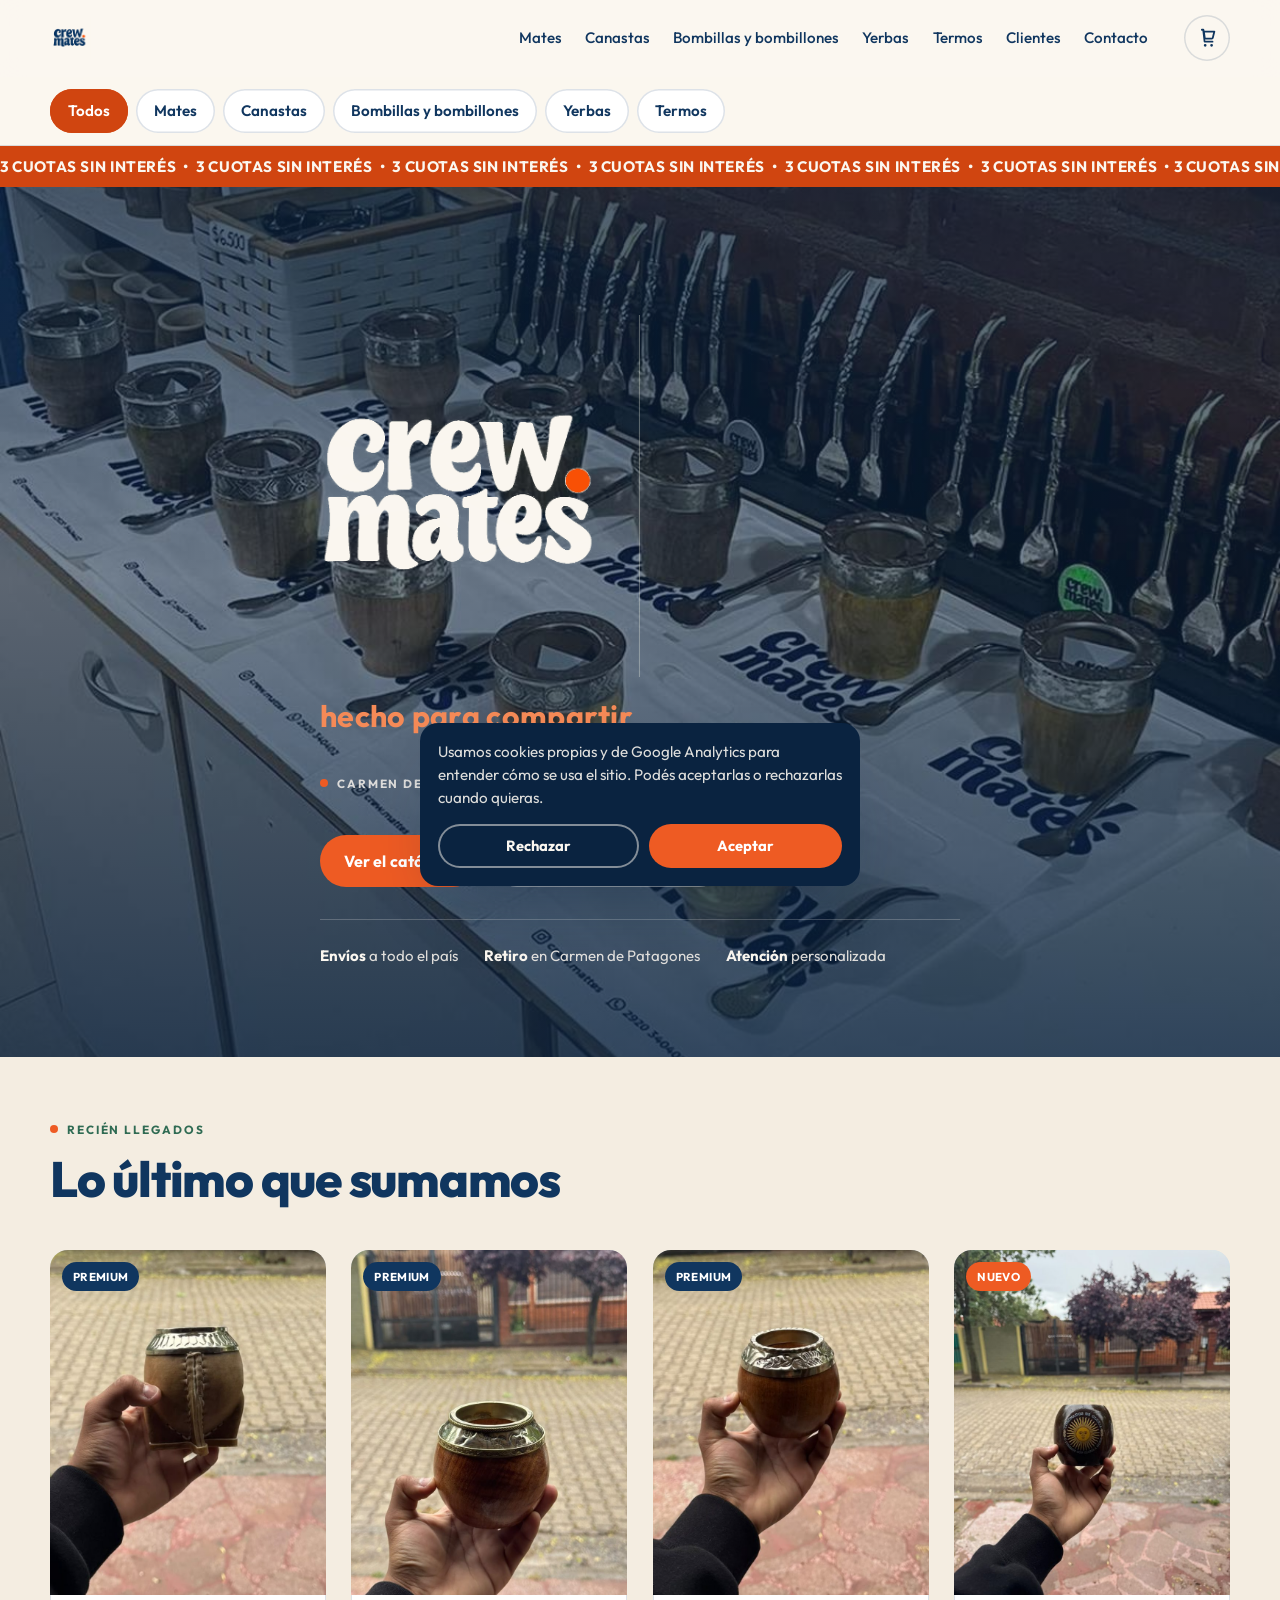
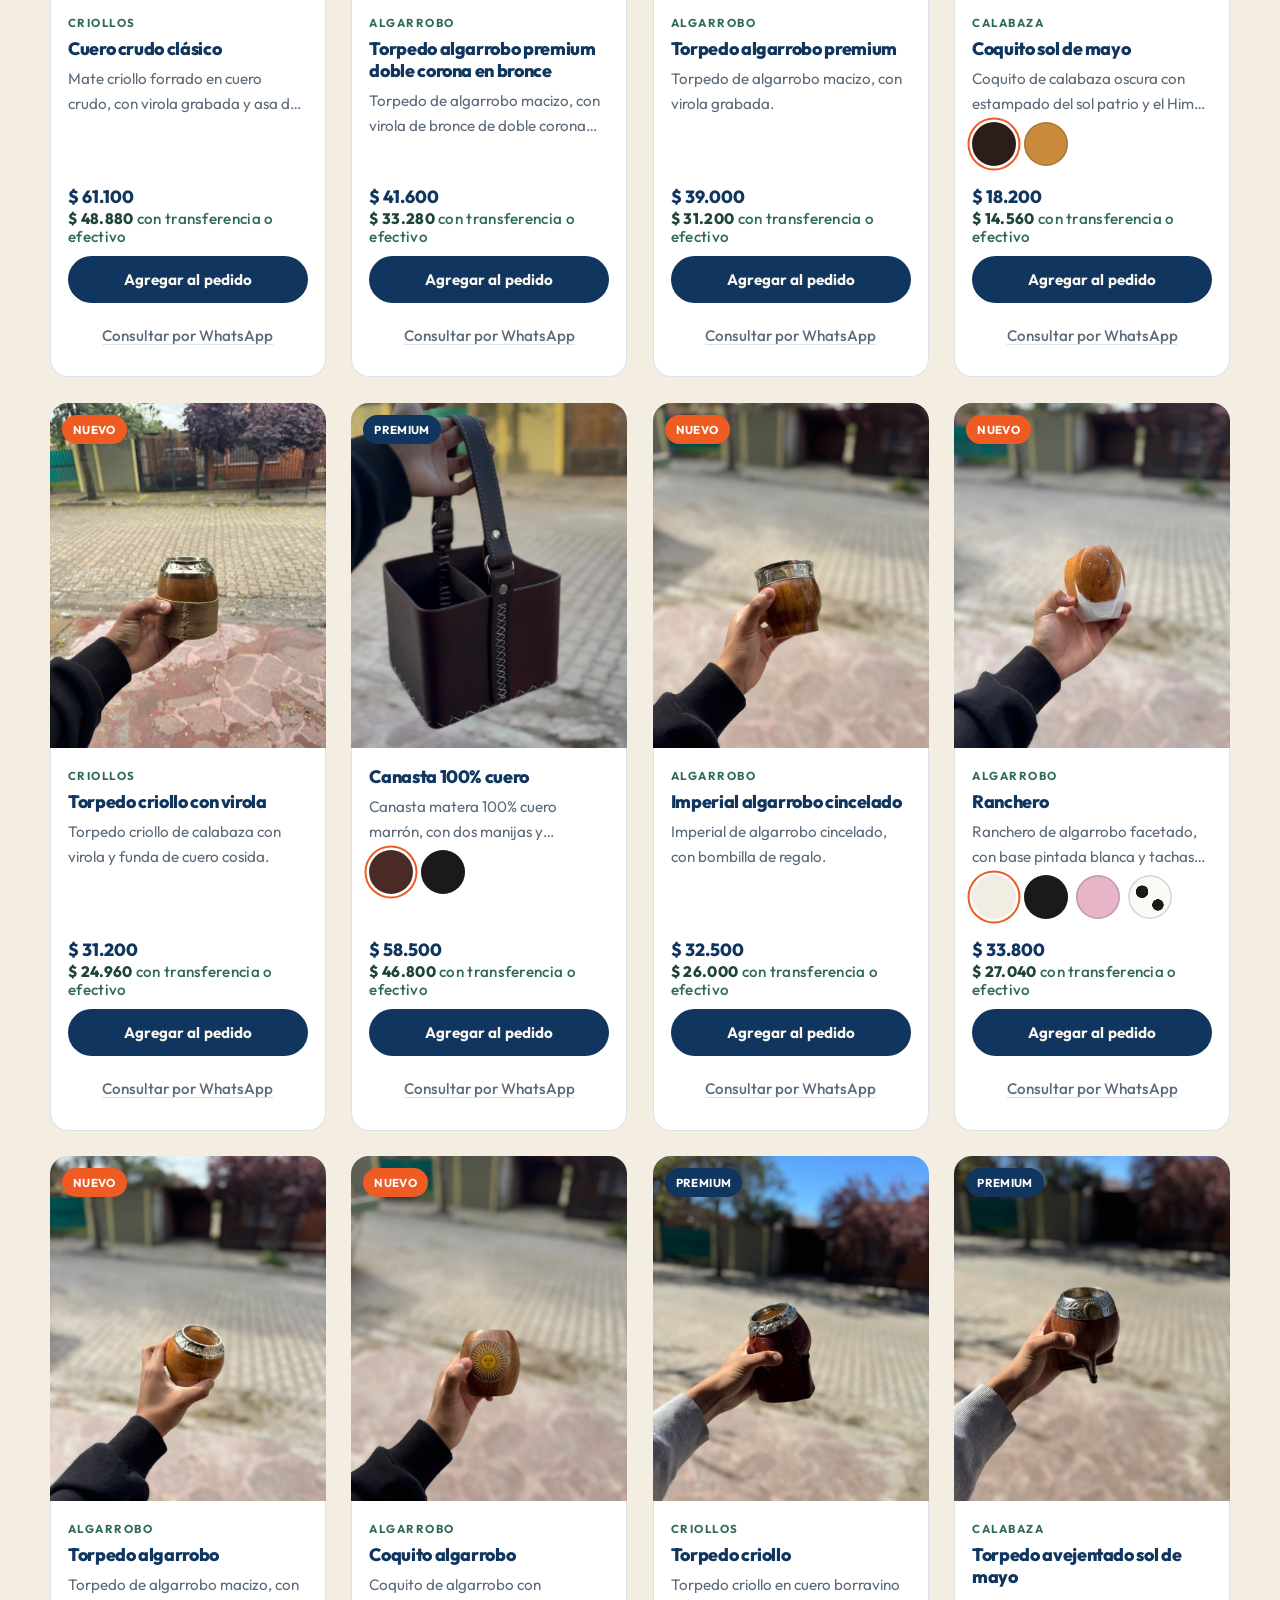
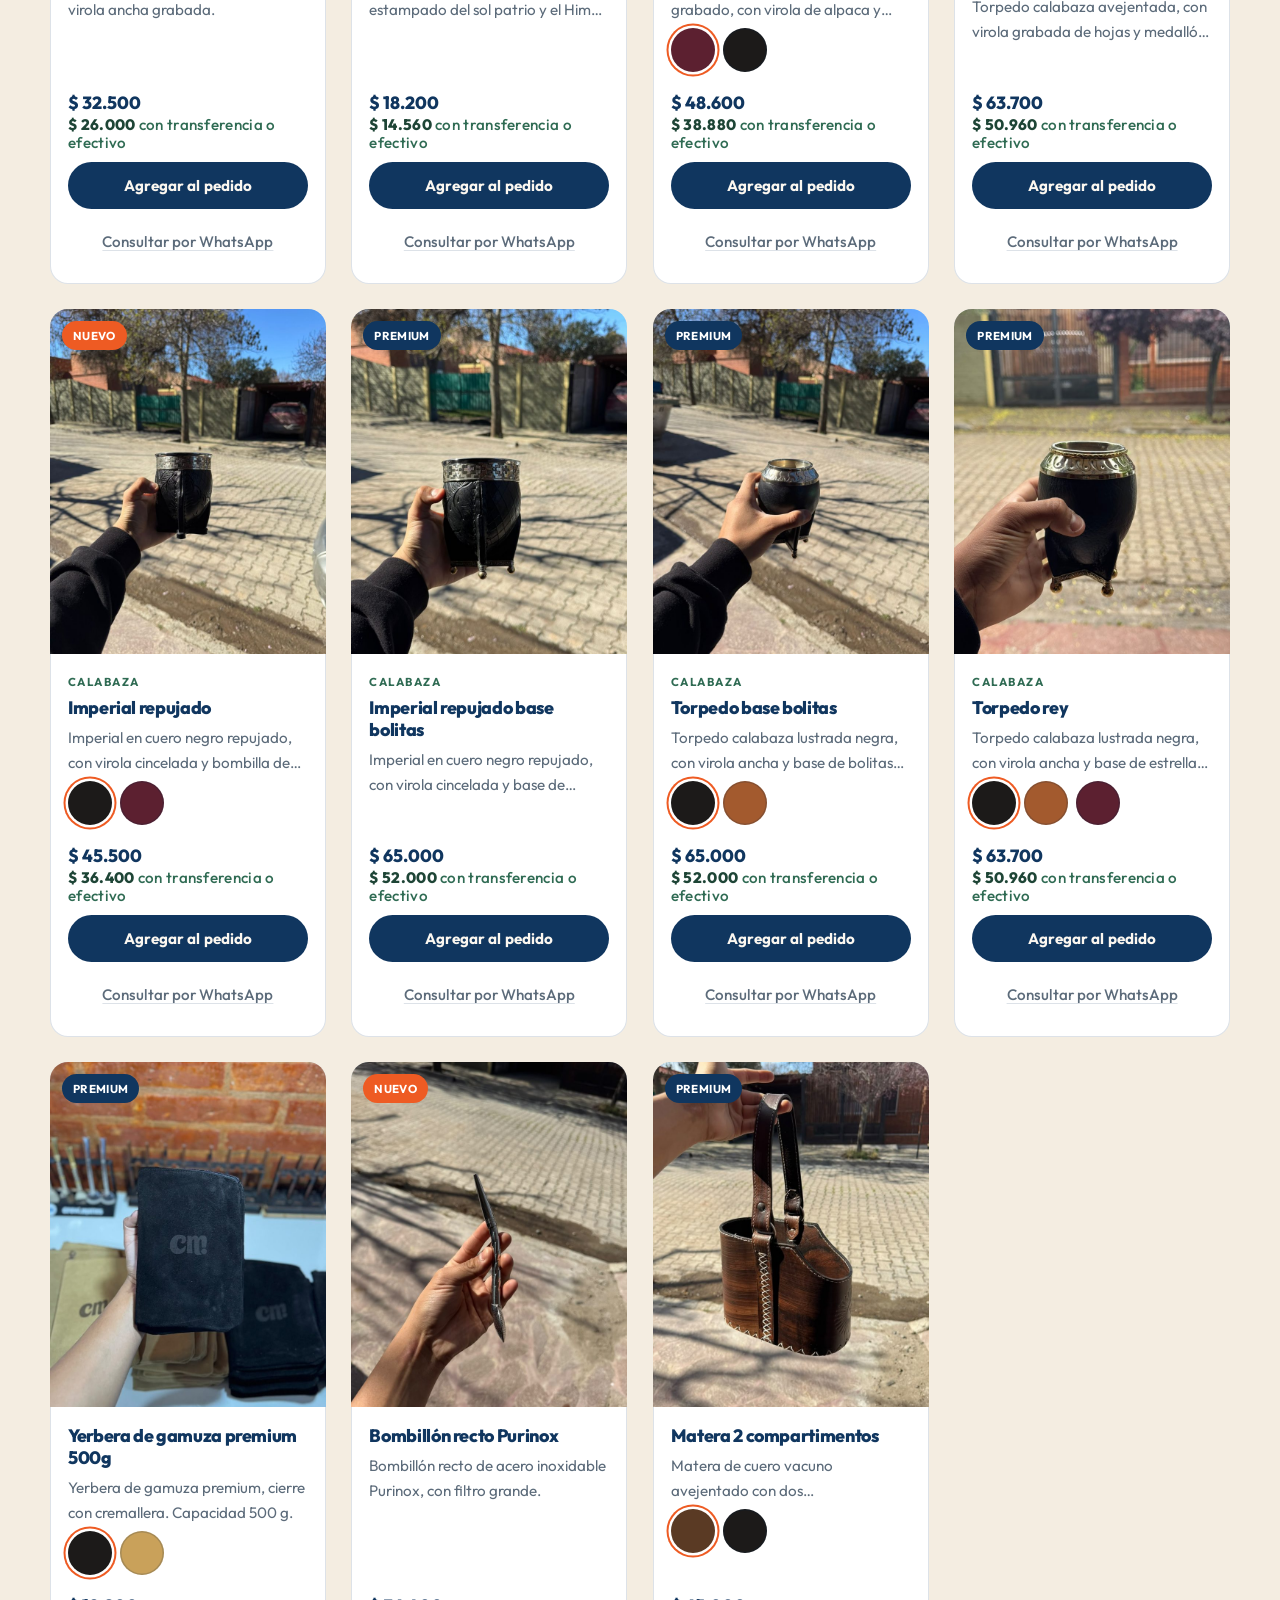
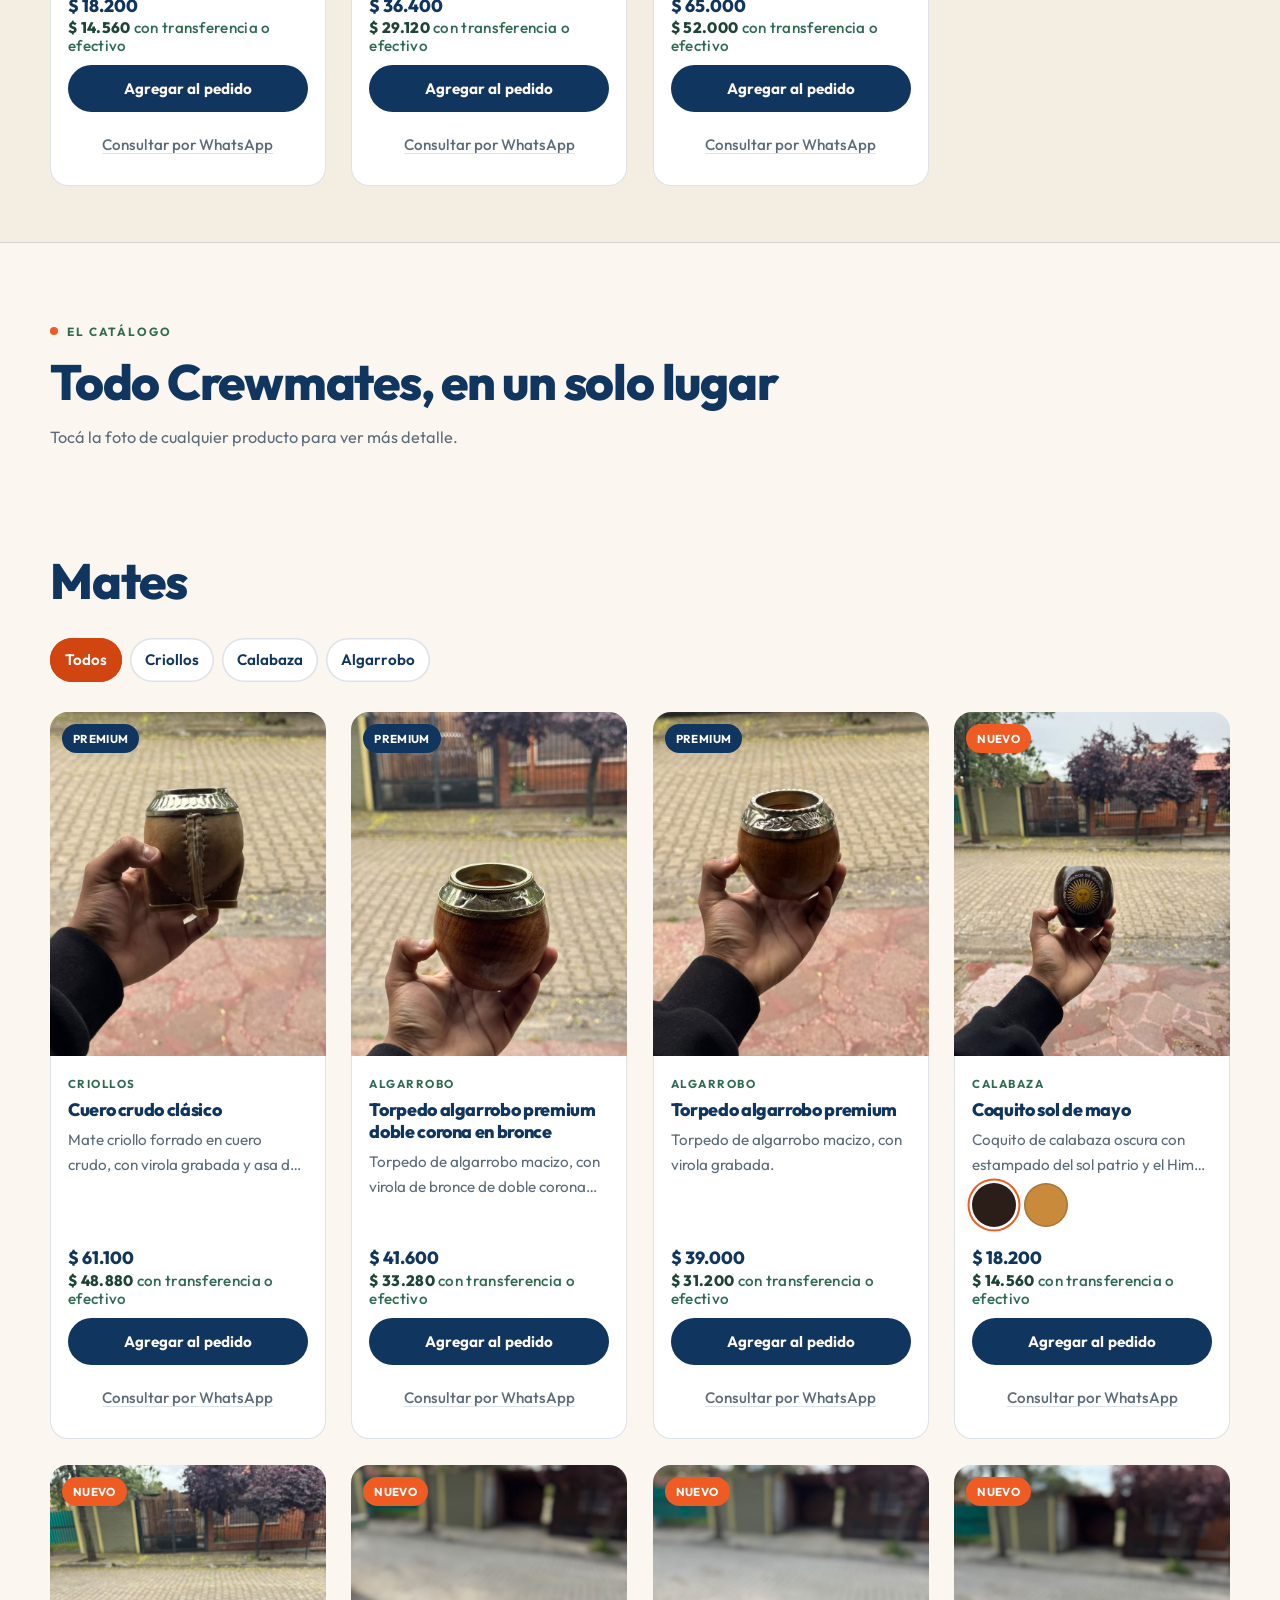
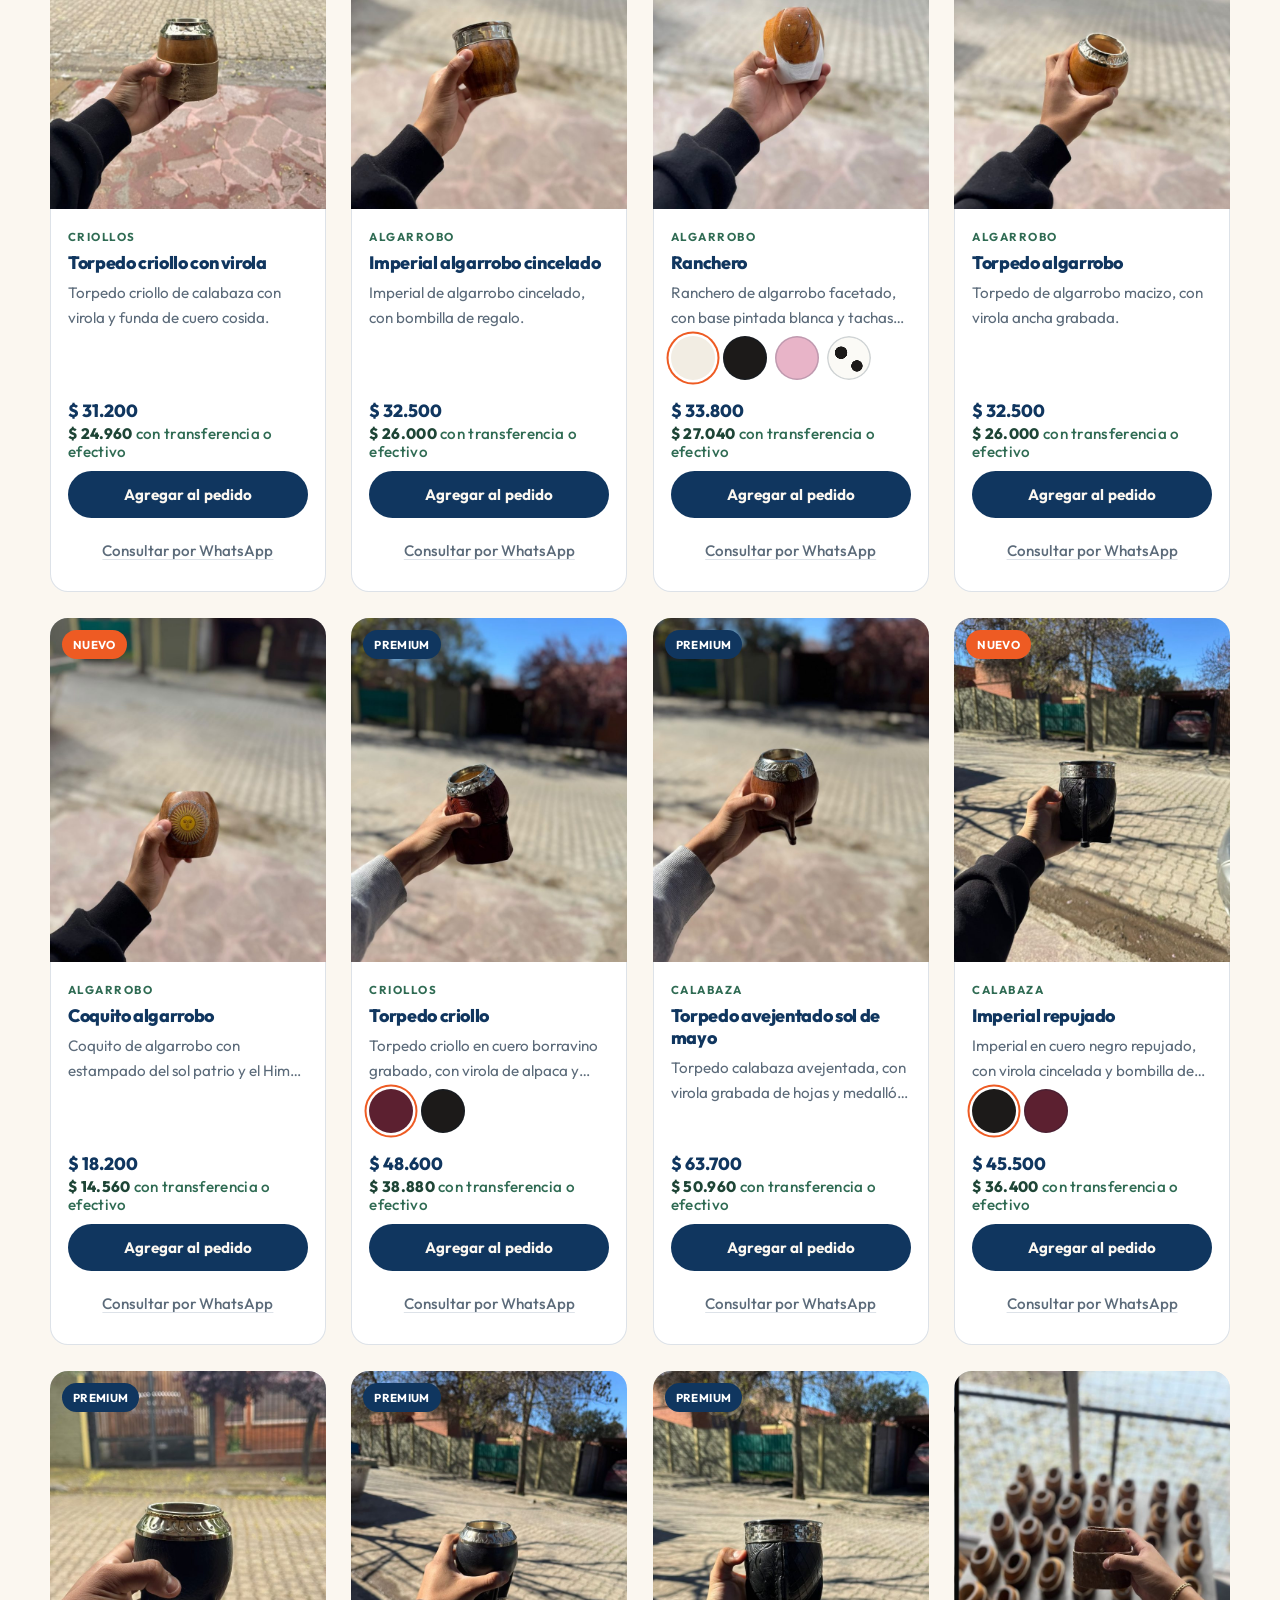
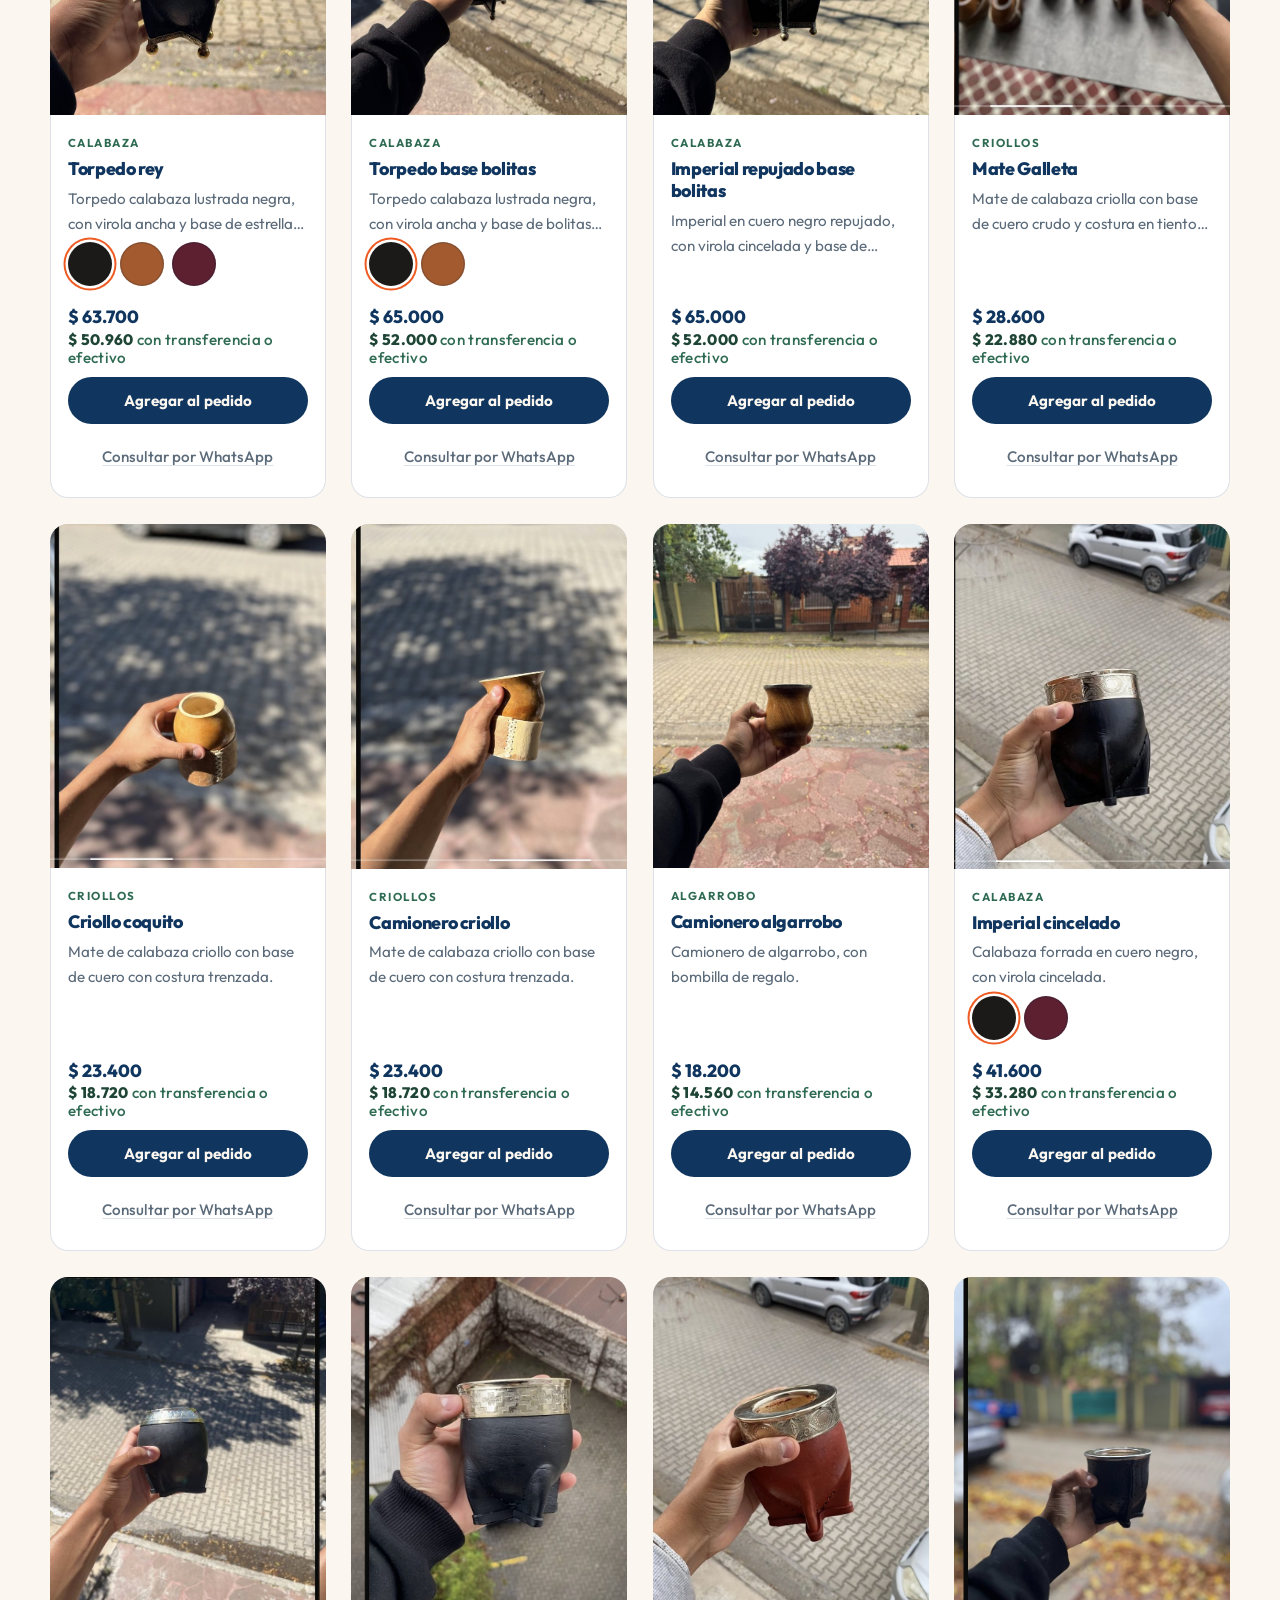
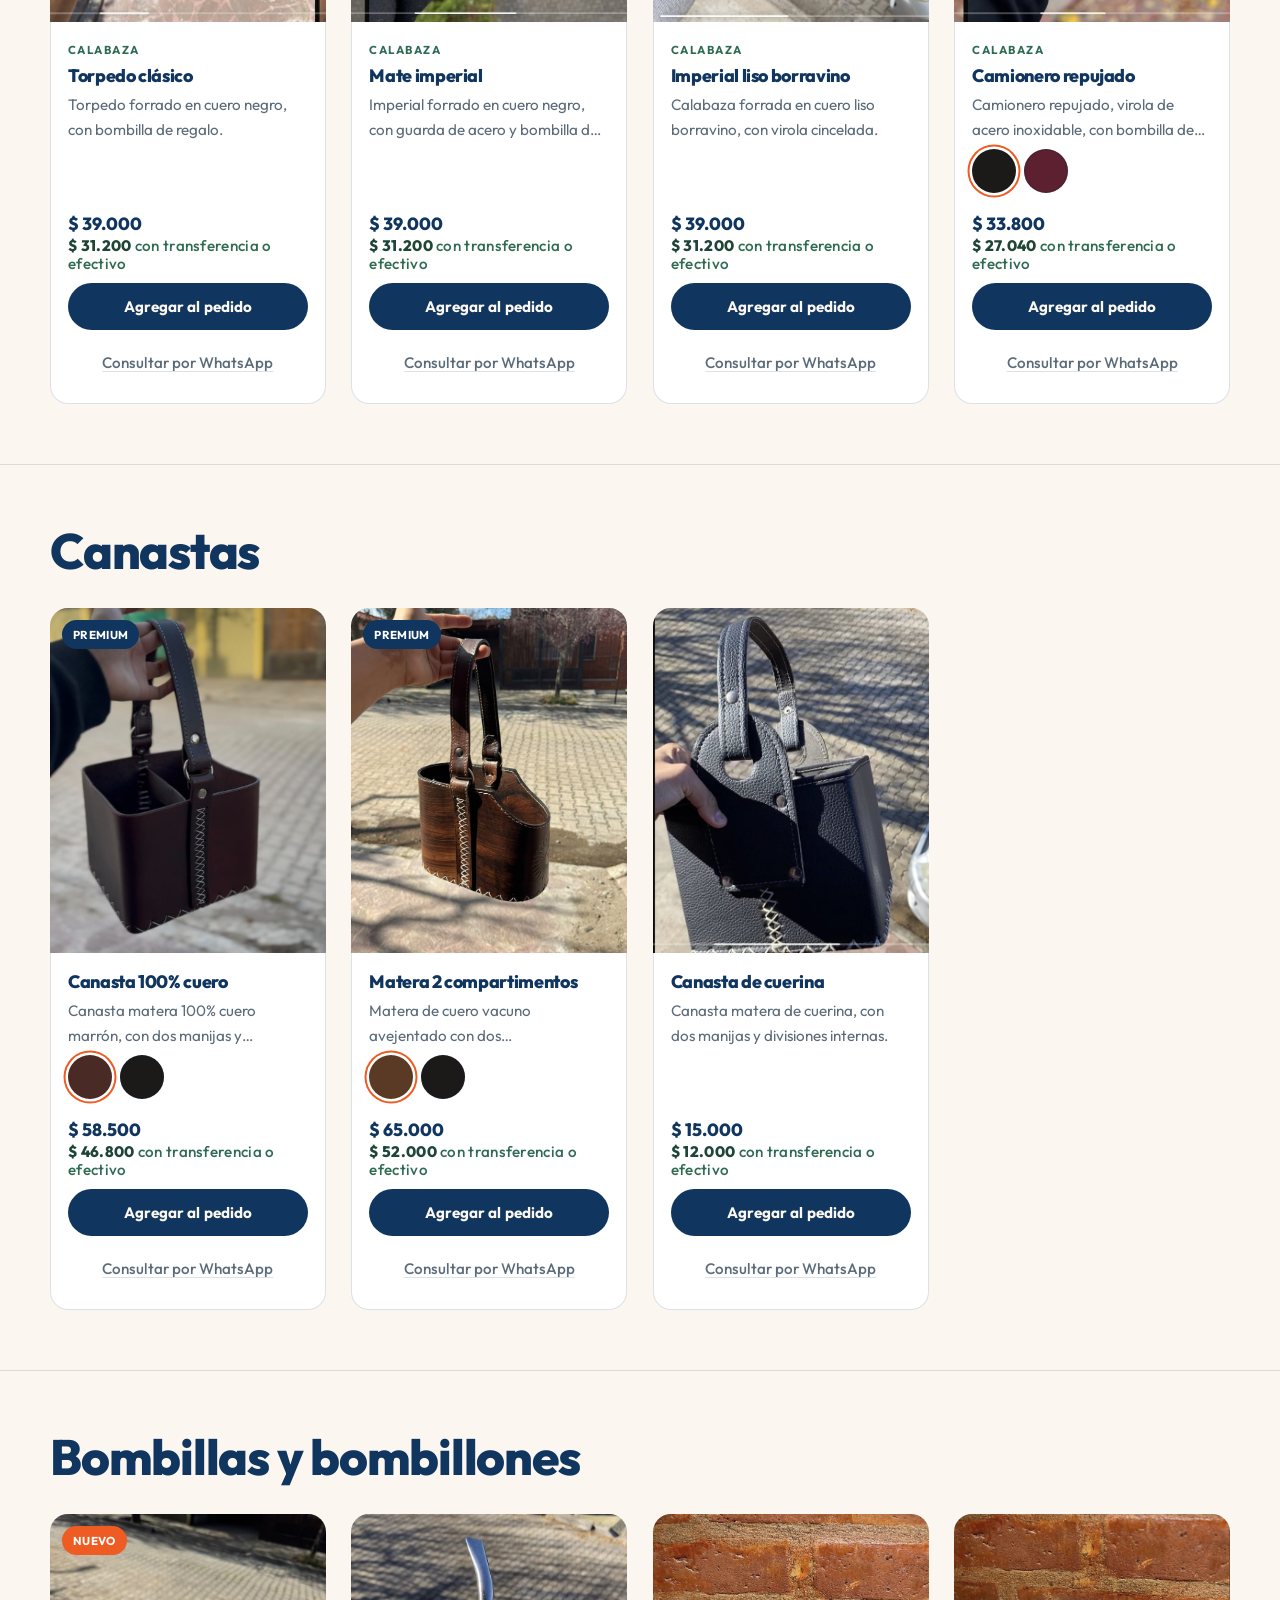
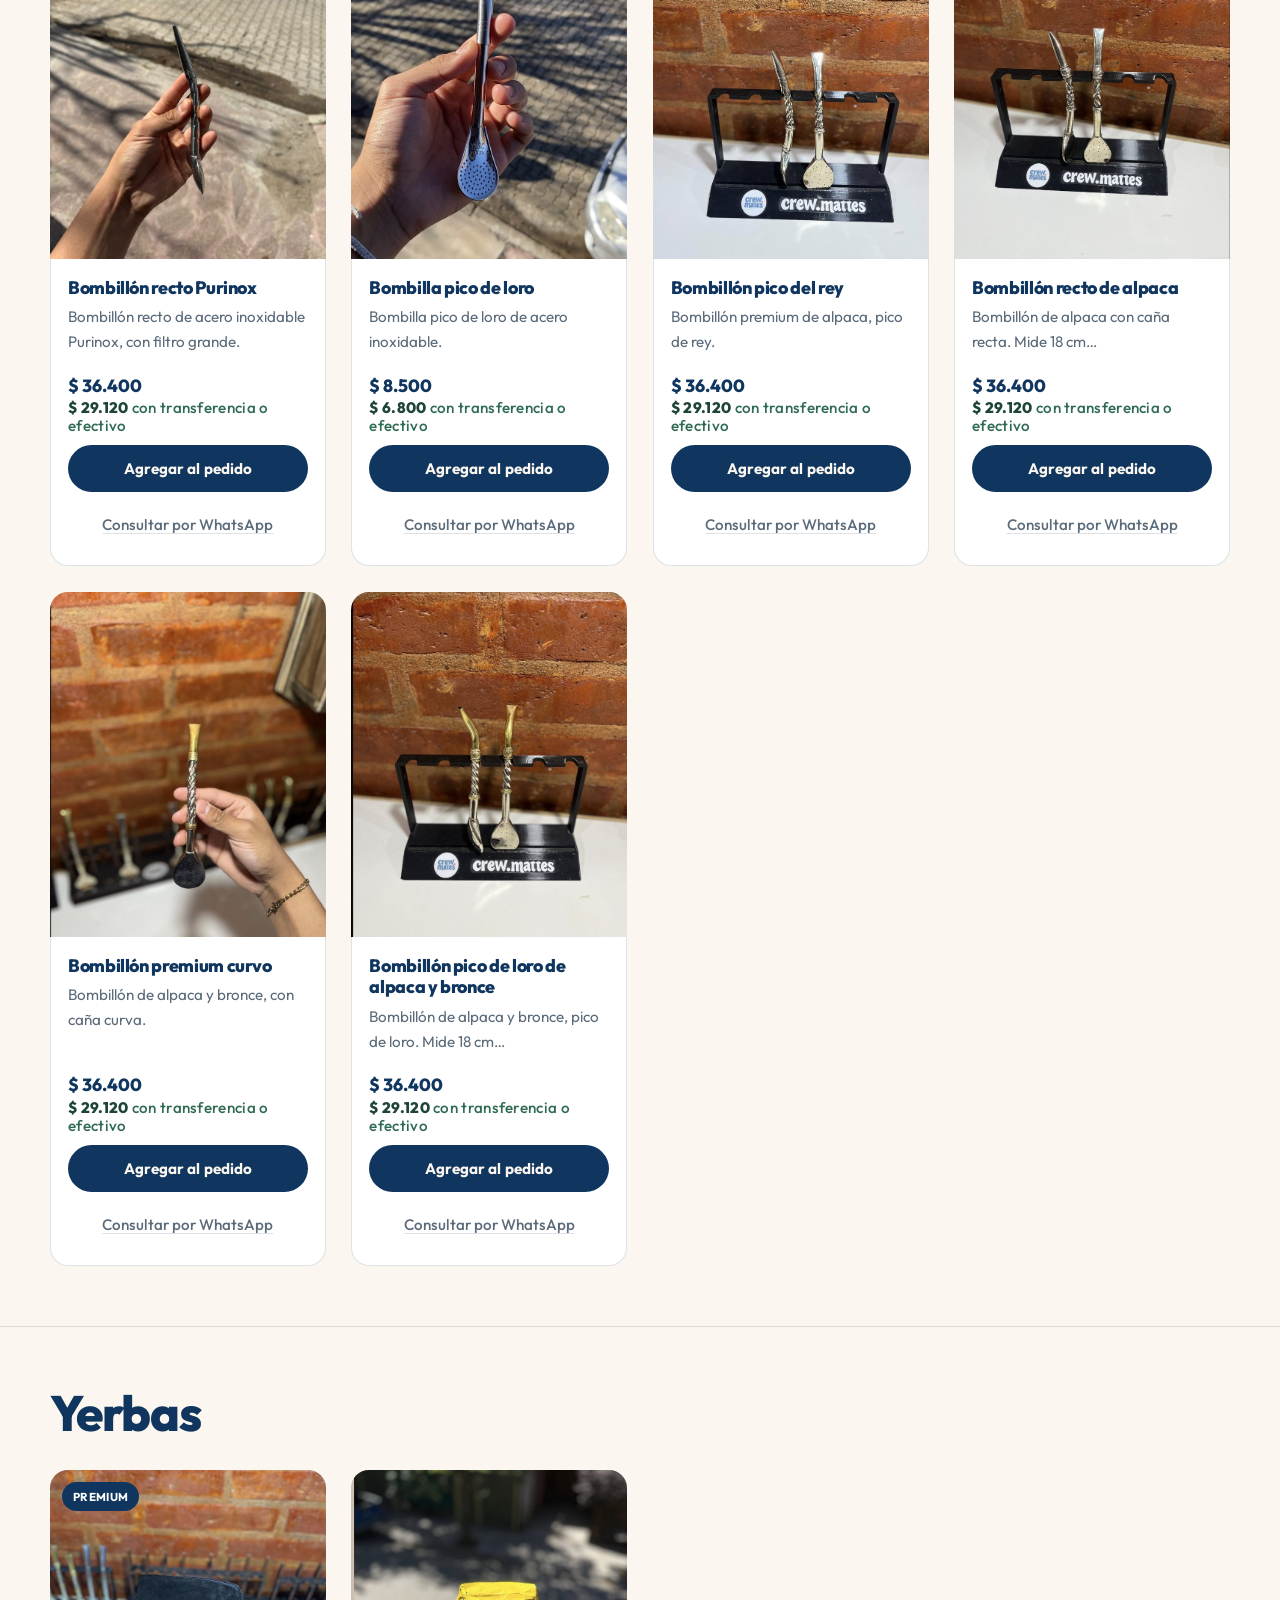
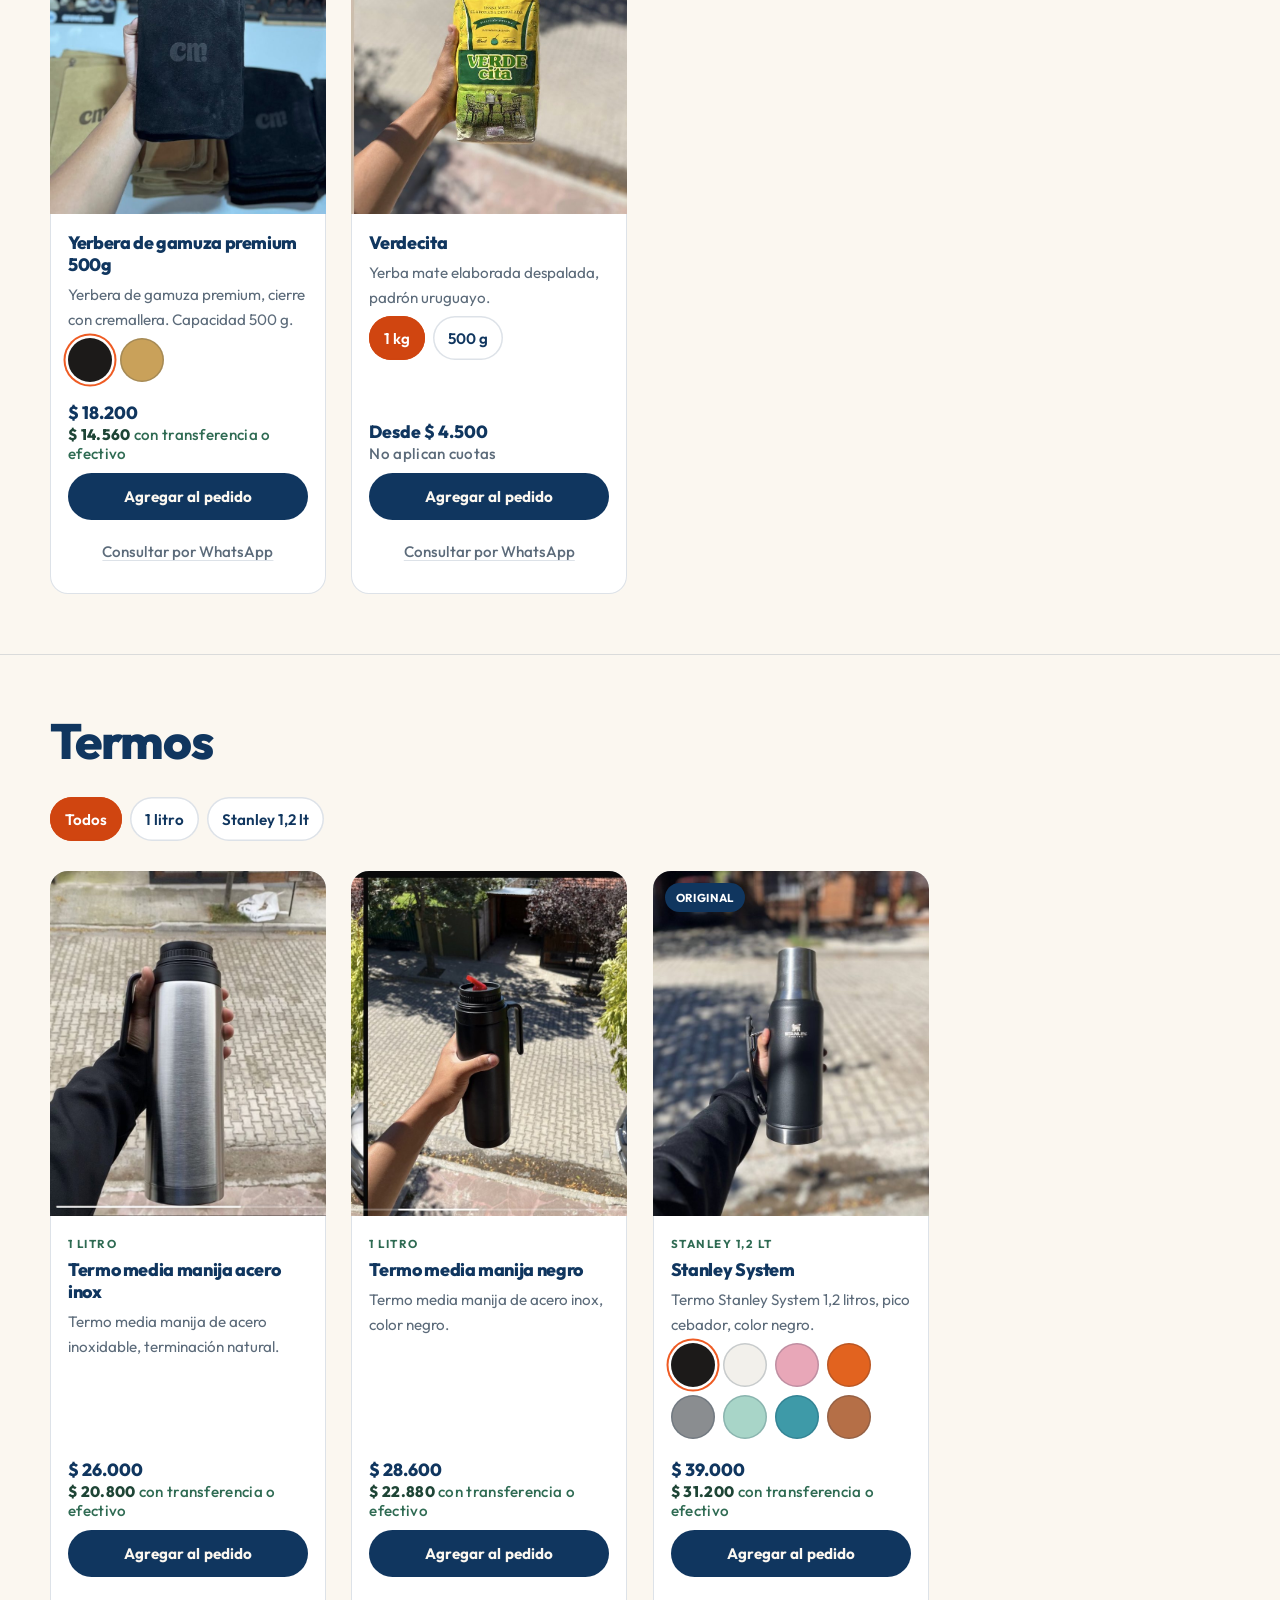
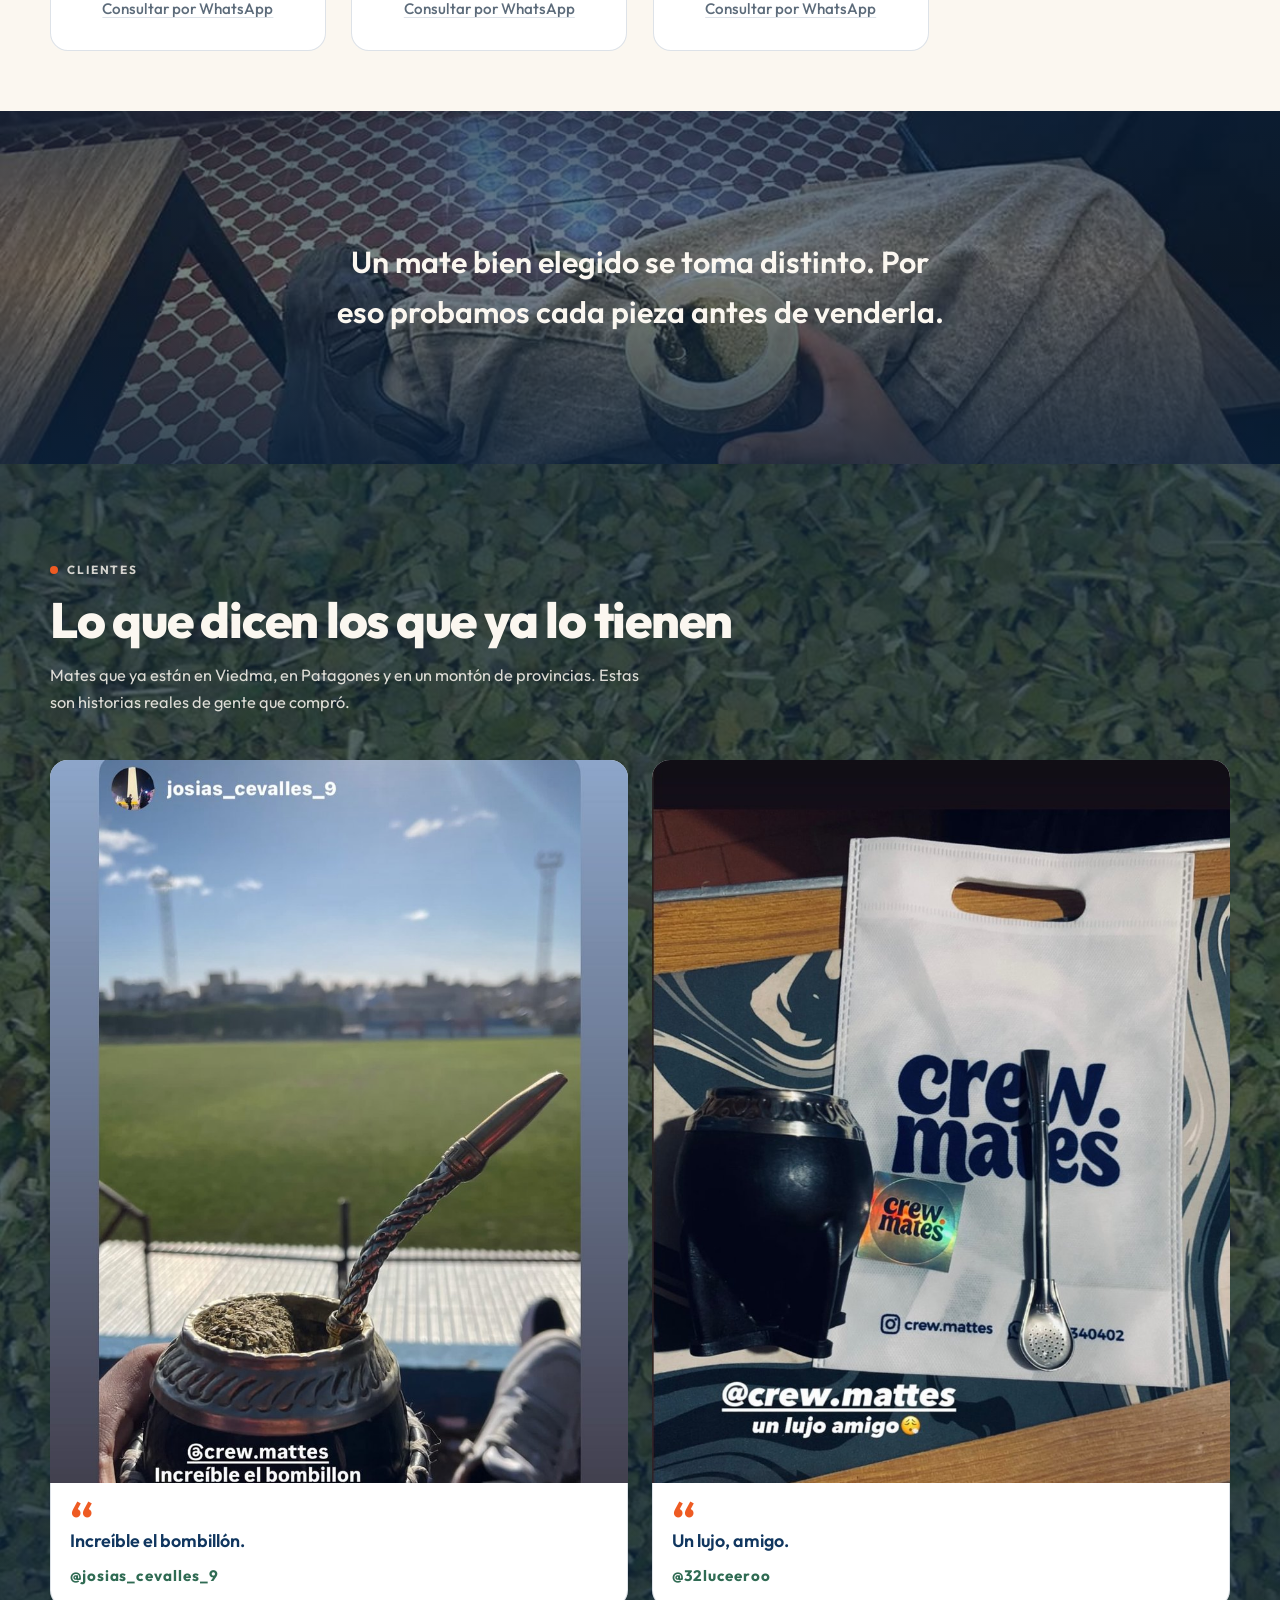
==== commit 7b3fe8af: "Torpedo rey: precio de lista 63.700 Co-Authored-By: Claude Sonnet 5.5 <noreply@anthropic.com> Claude" ====
--- a/index.html
+++ b/index.html
@@ -256,7 +256,7 @@
 <!-- vercel.json cachea /assets/ por 24hs. Sin el ?v=, un navegador que ya
      entró se queda con el JS viejo un día entero aunque haya deploy nuevo:
      hay que subir este número cada vez que cambie products.js o site.js. -->
-<script src="assets/js/products.js?v=37"></script>
+<script src="assets/js/products.js?v=38"></script>
 <script src="assets/js/site.js?v=21"></script>
 </body>
 </html>
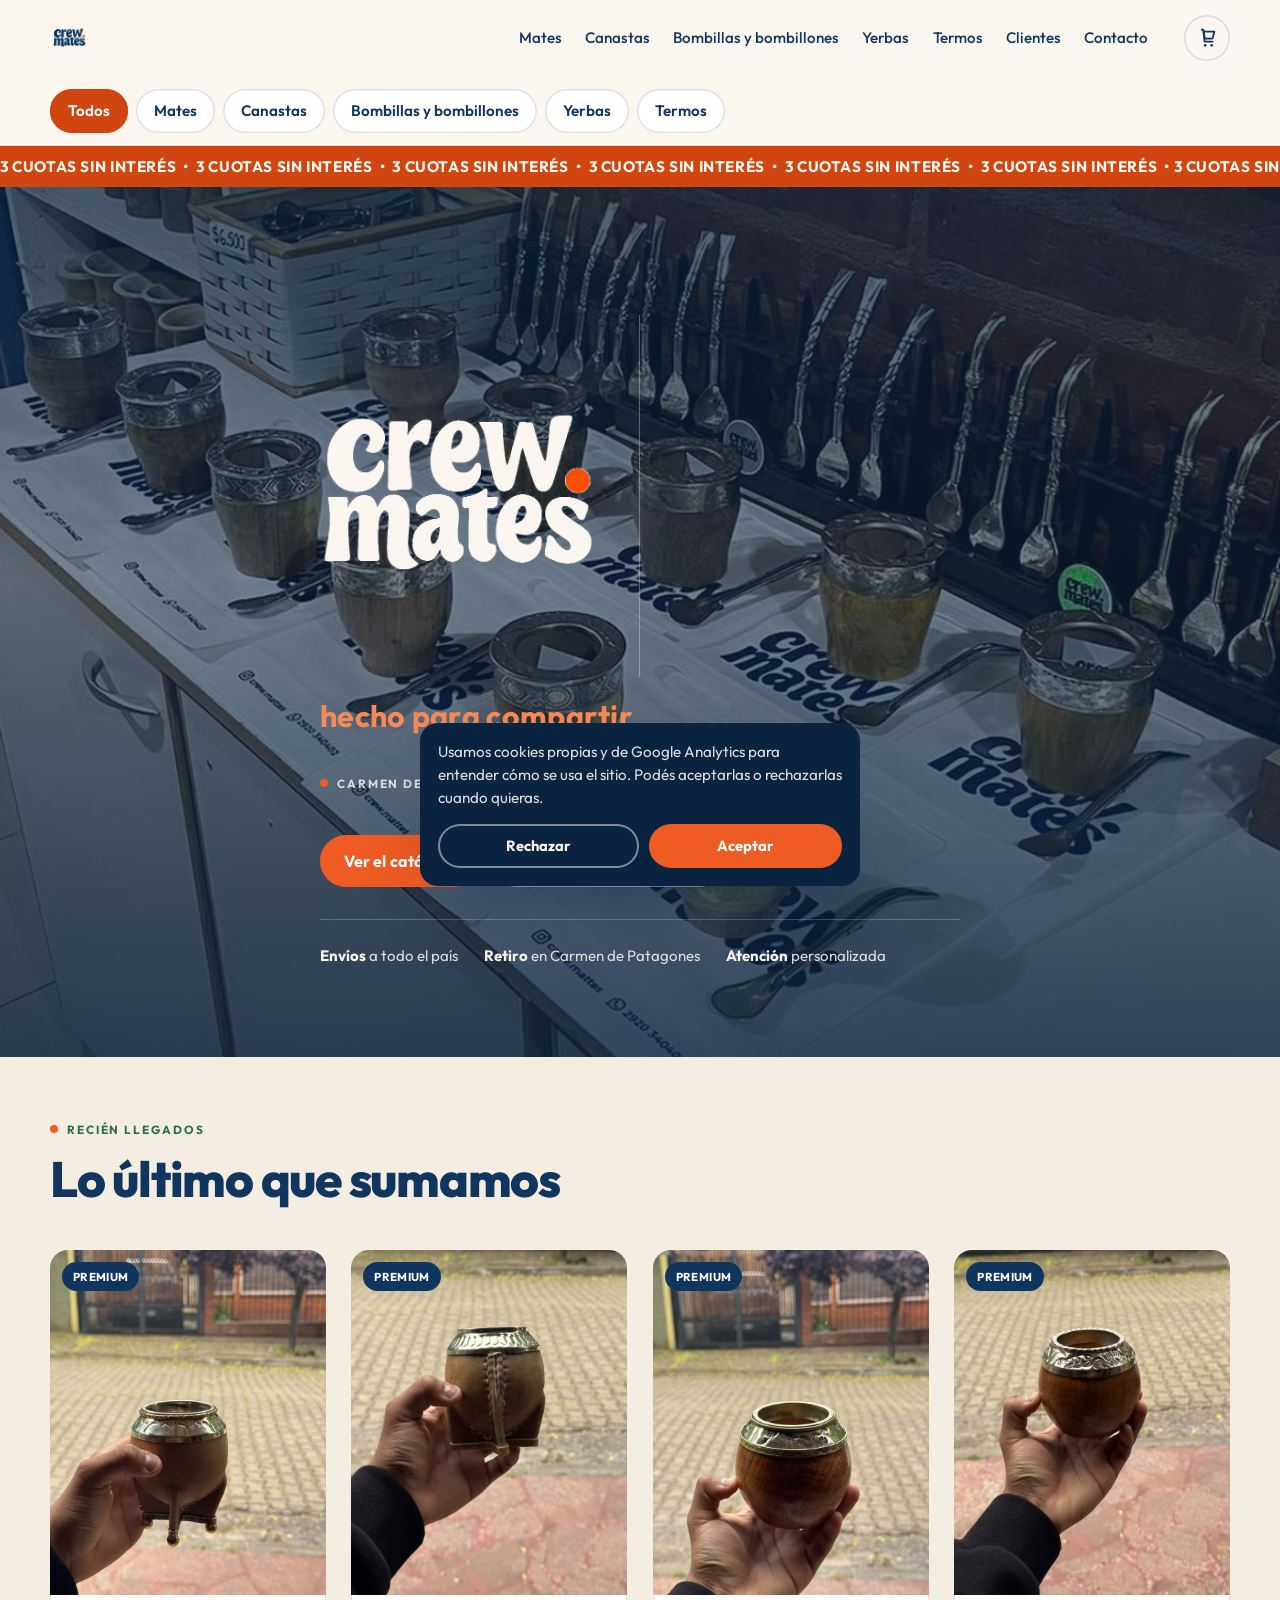
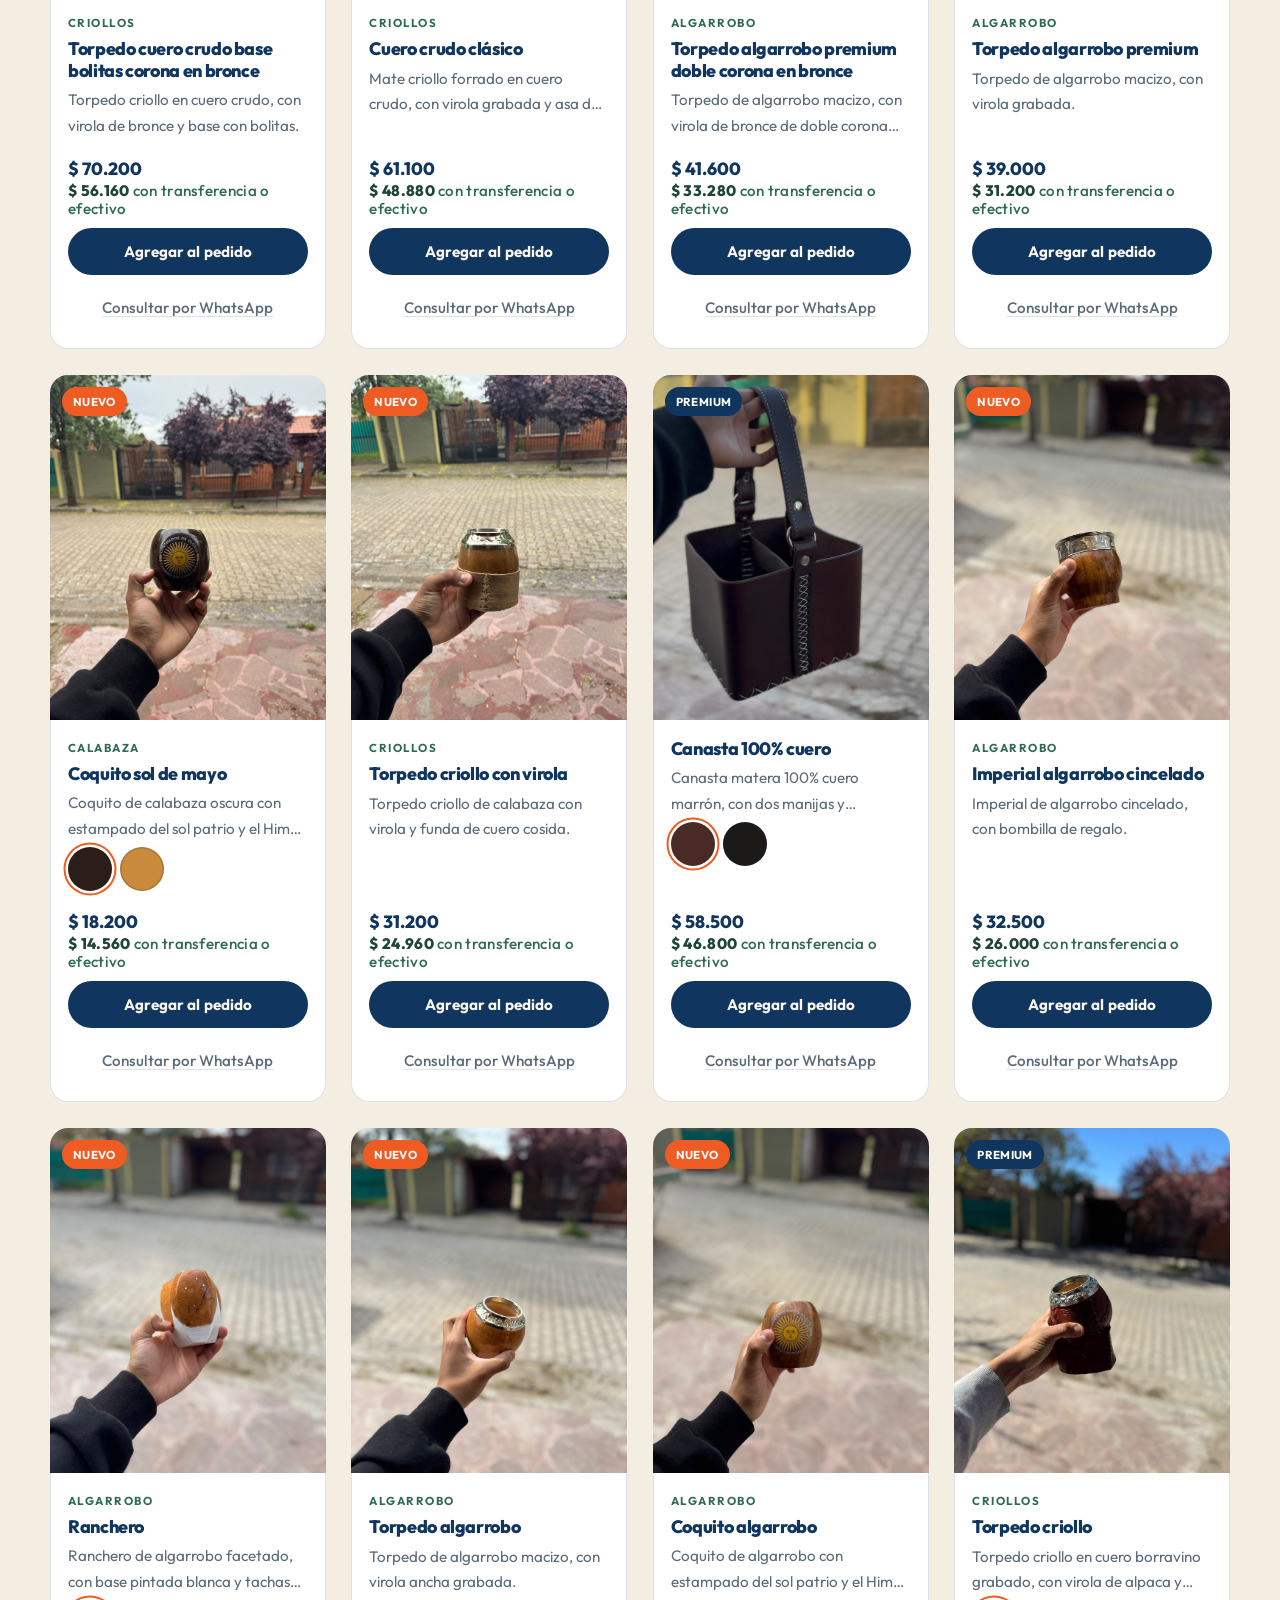
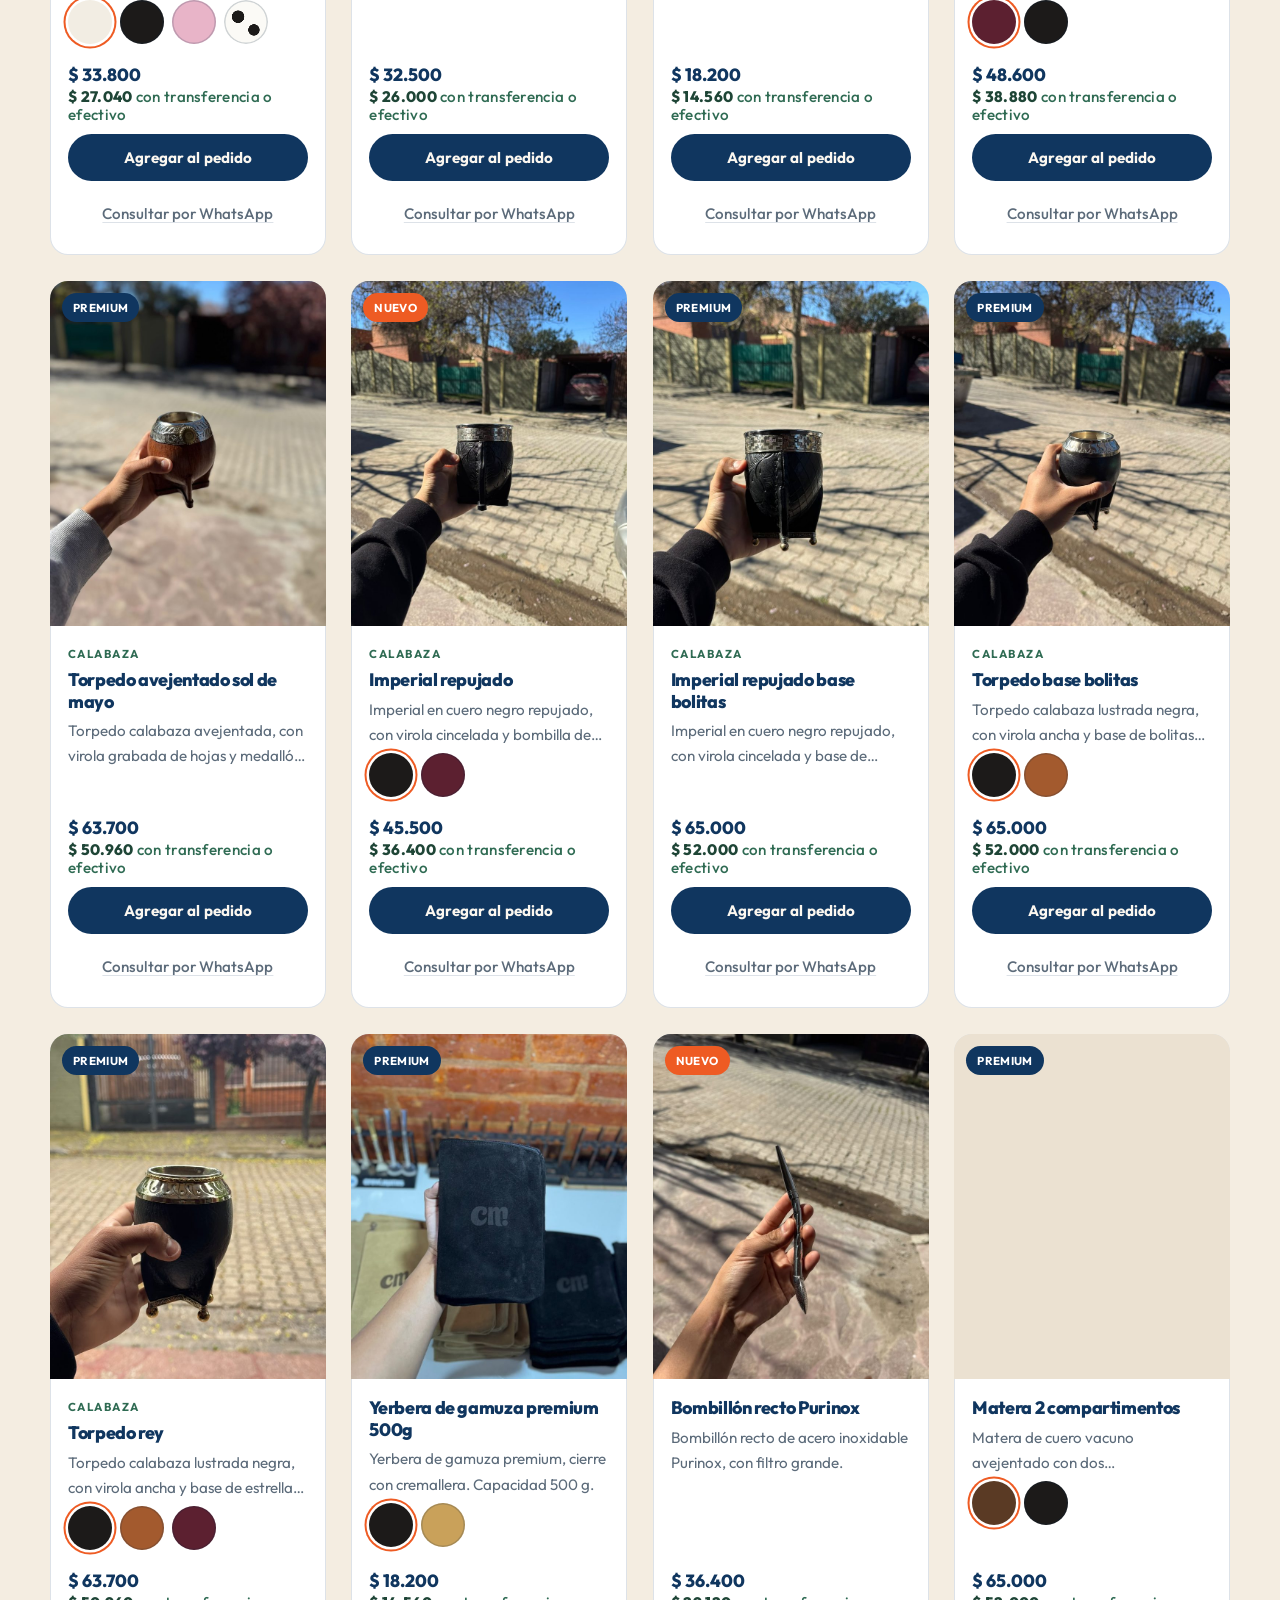
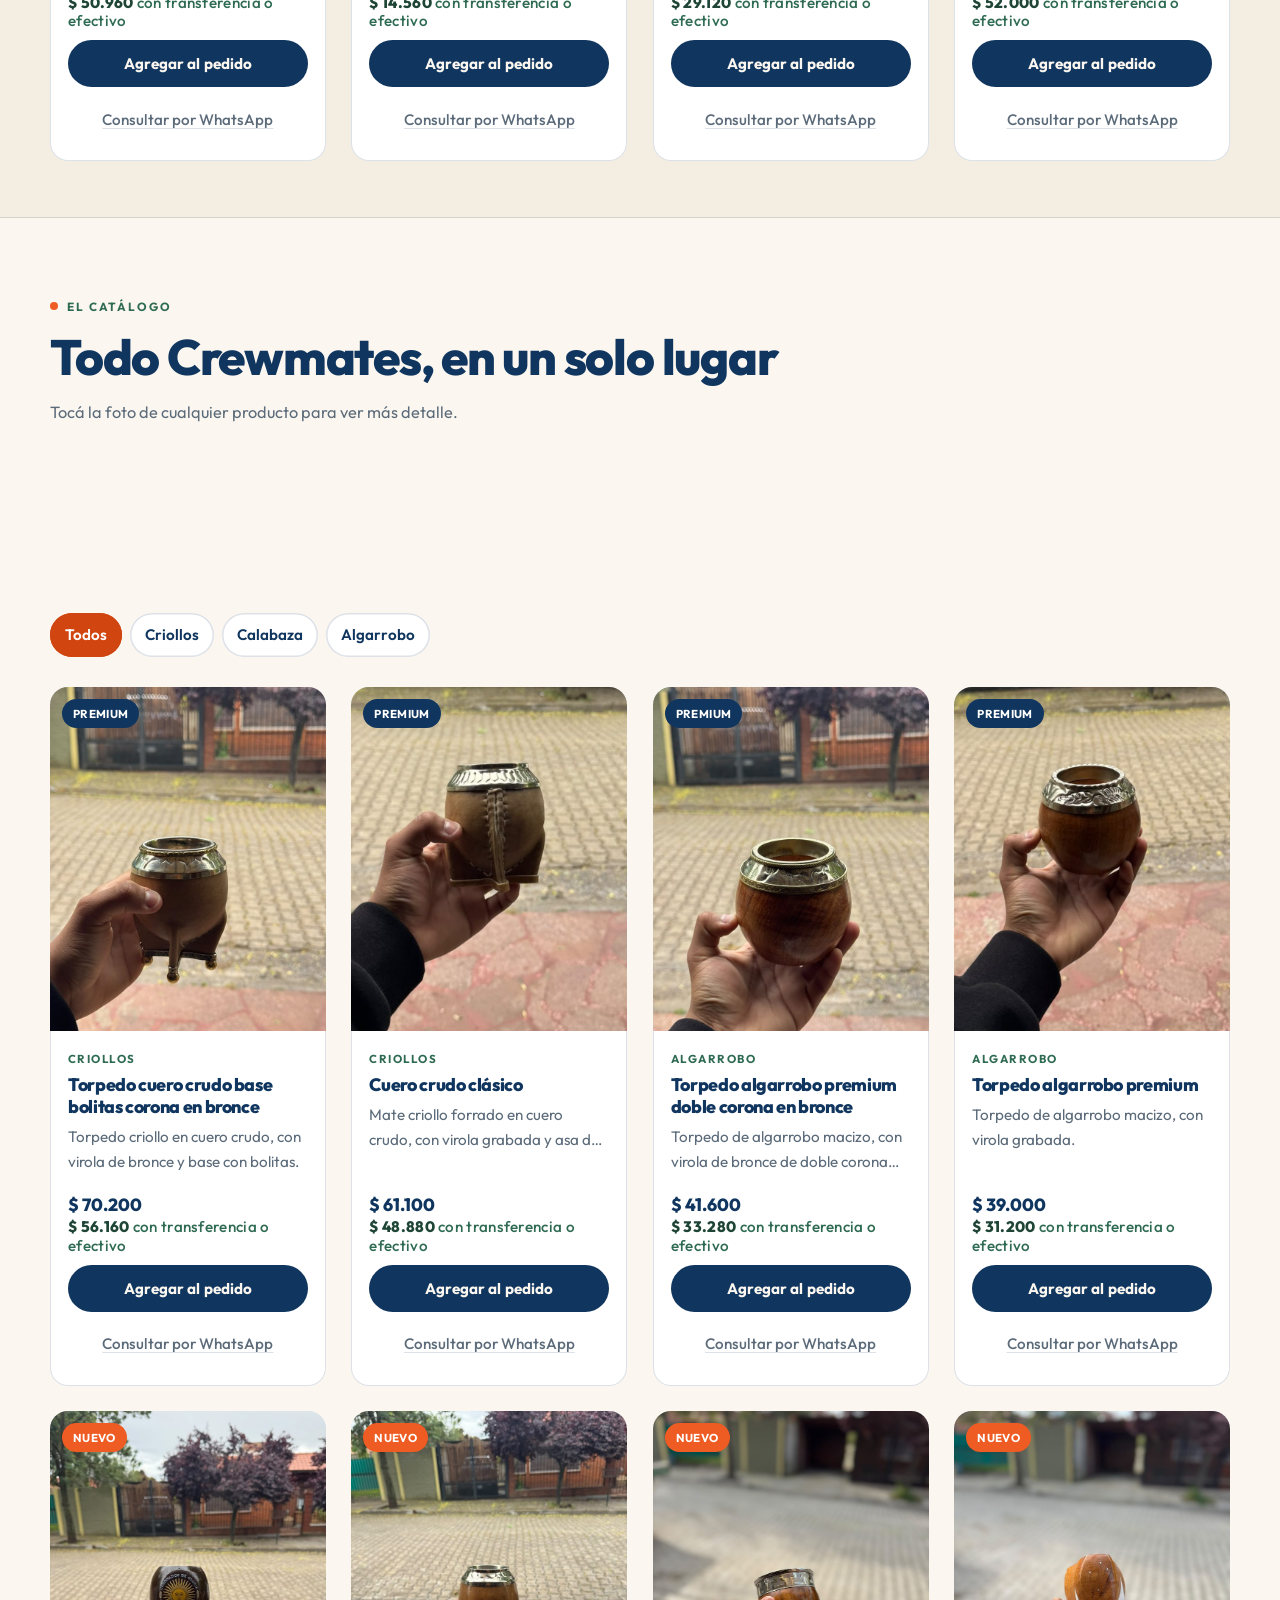
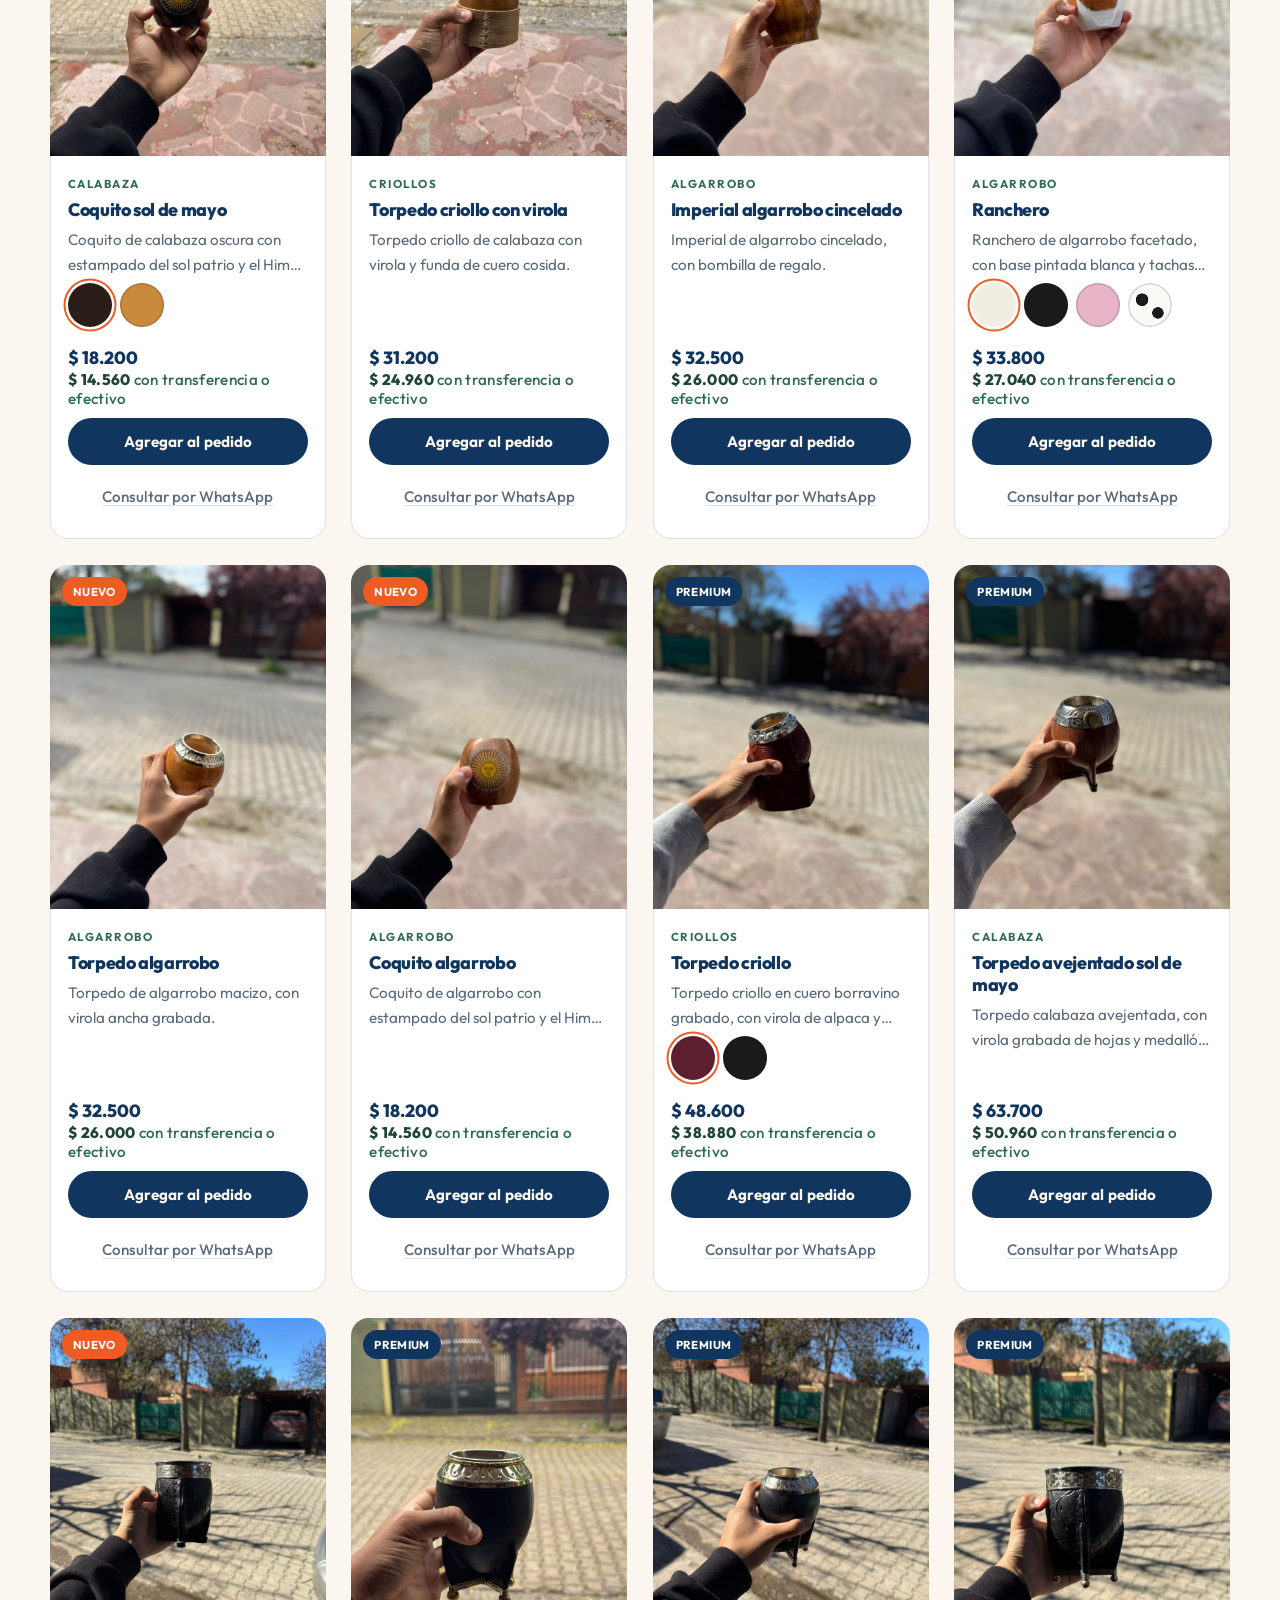
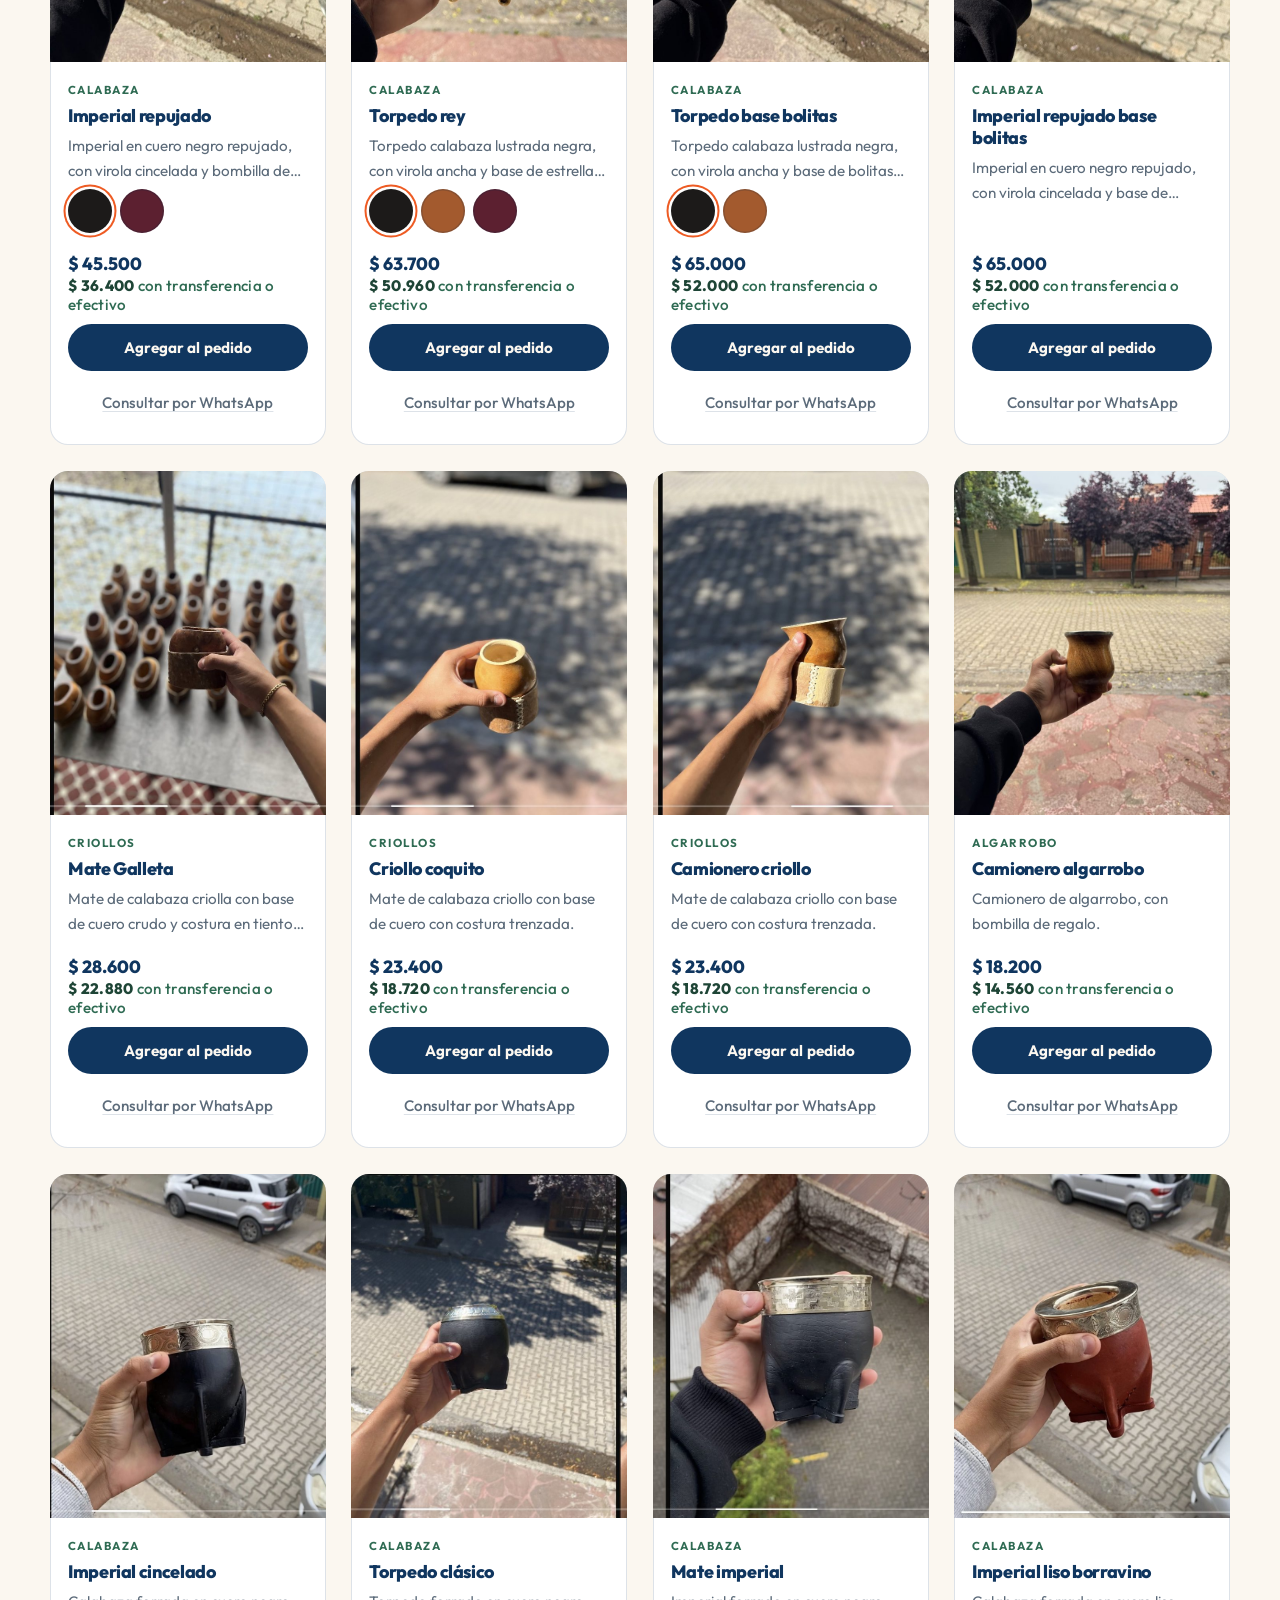
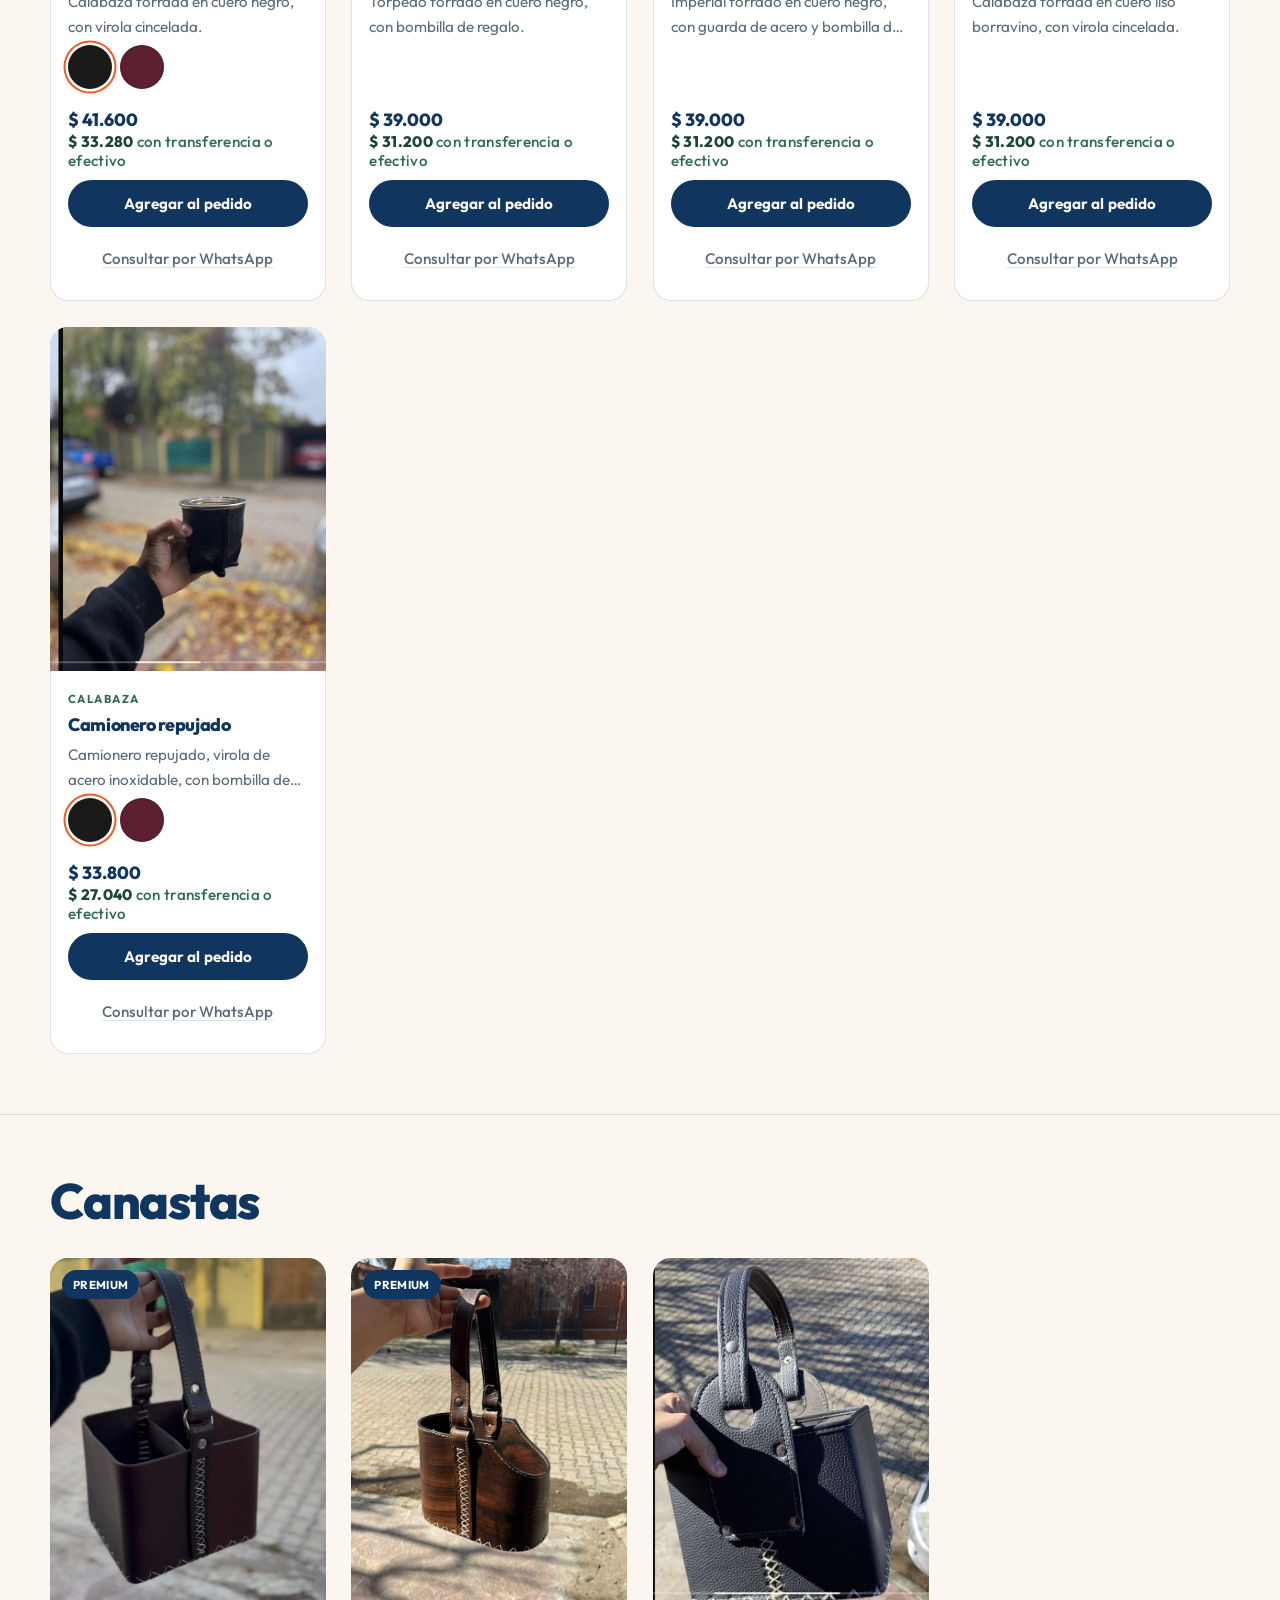
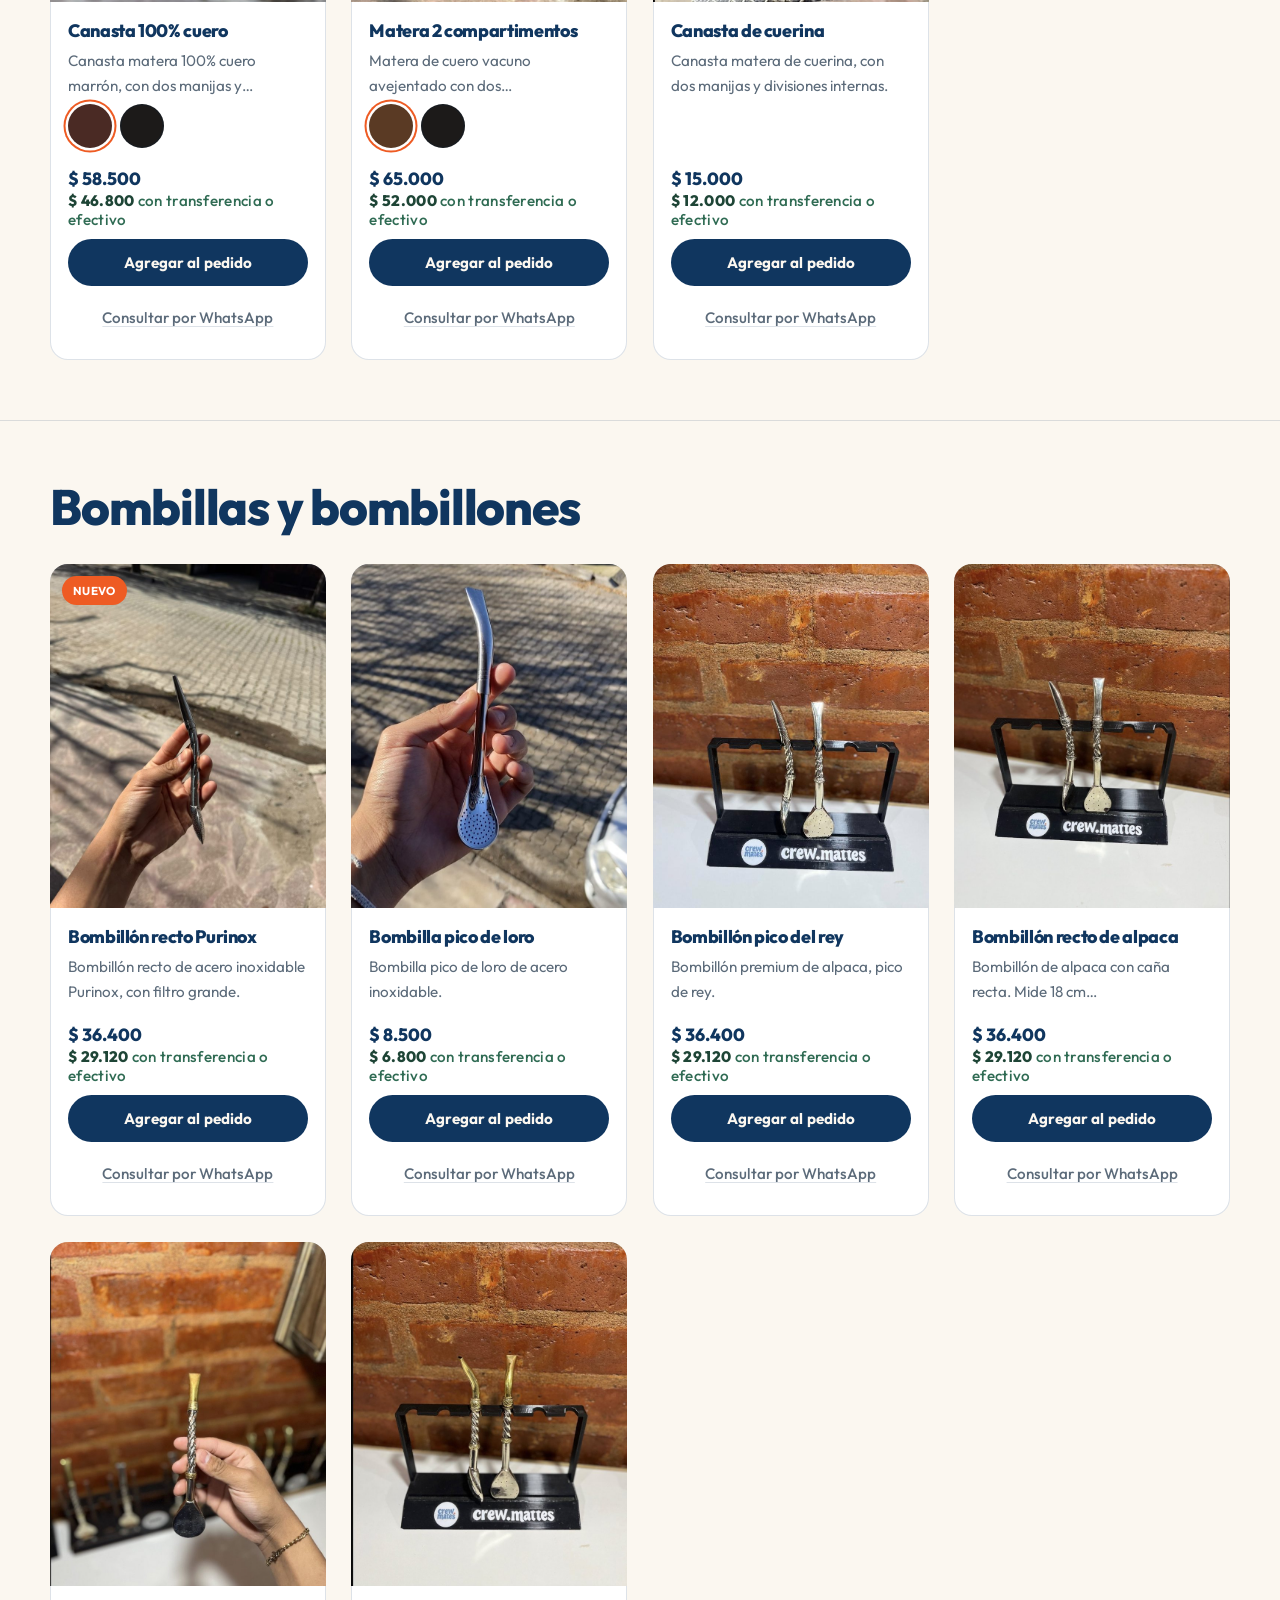
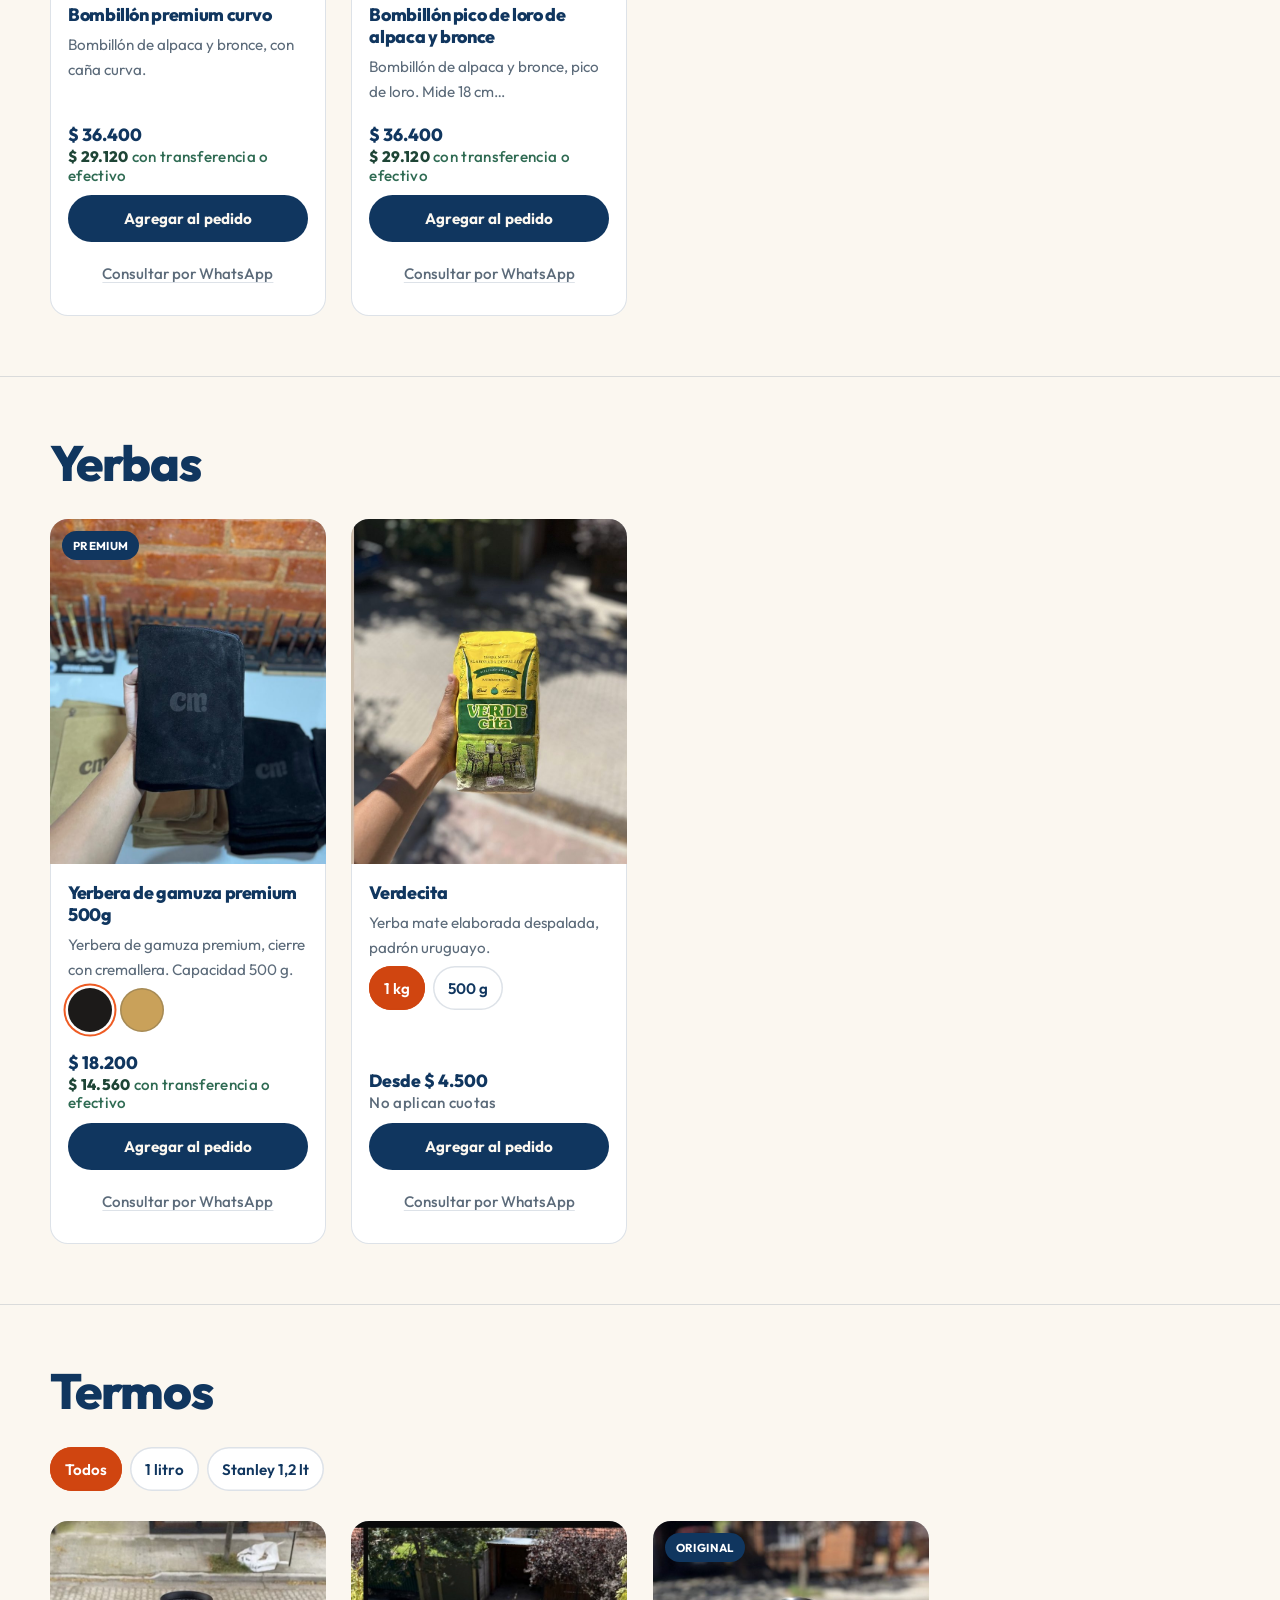
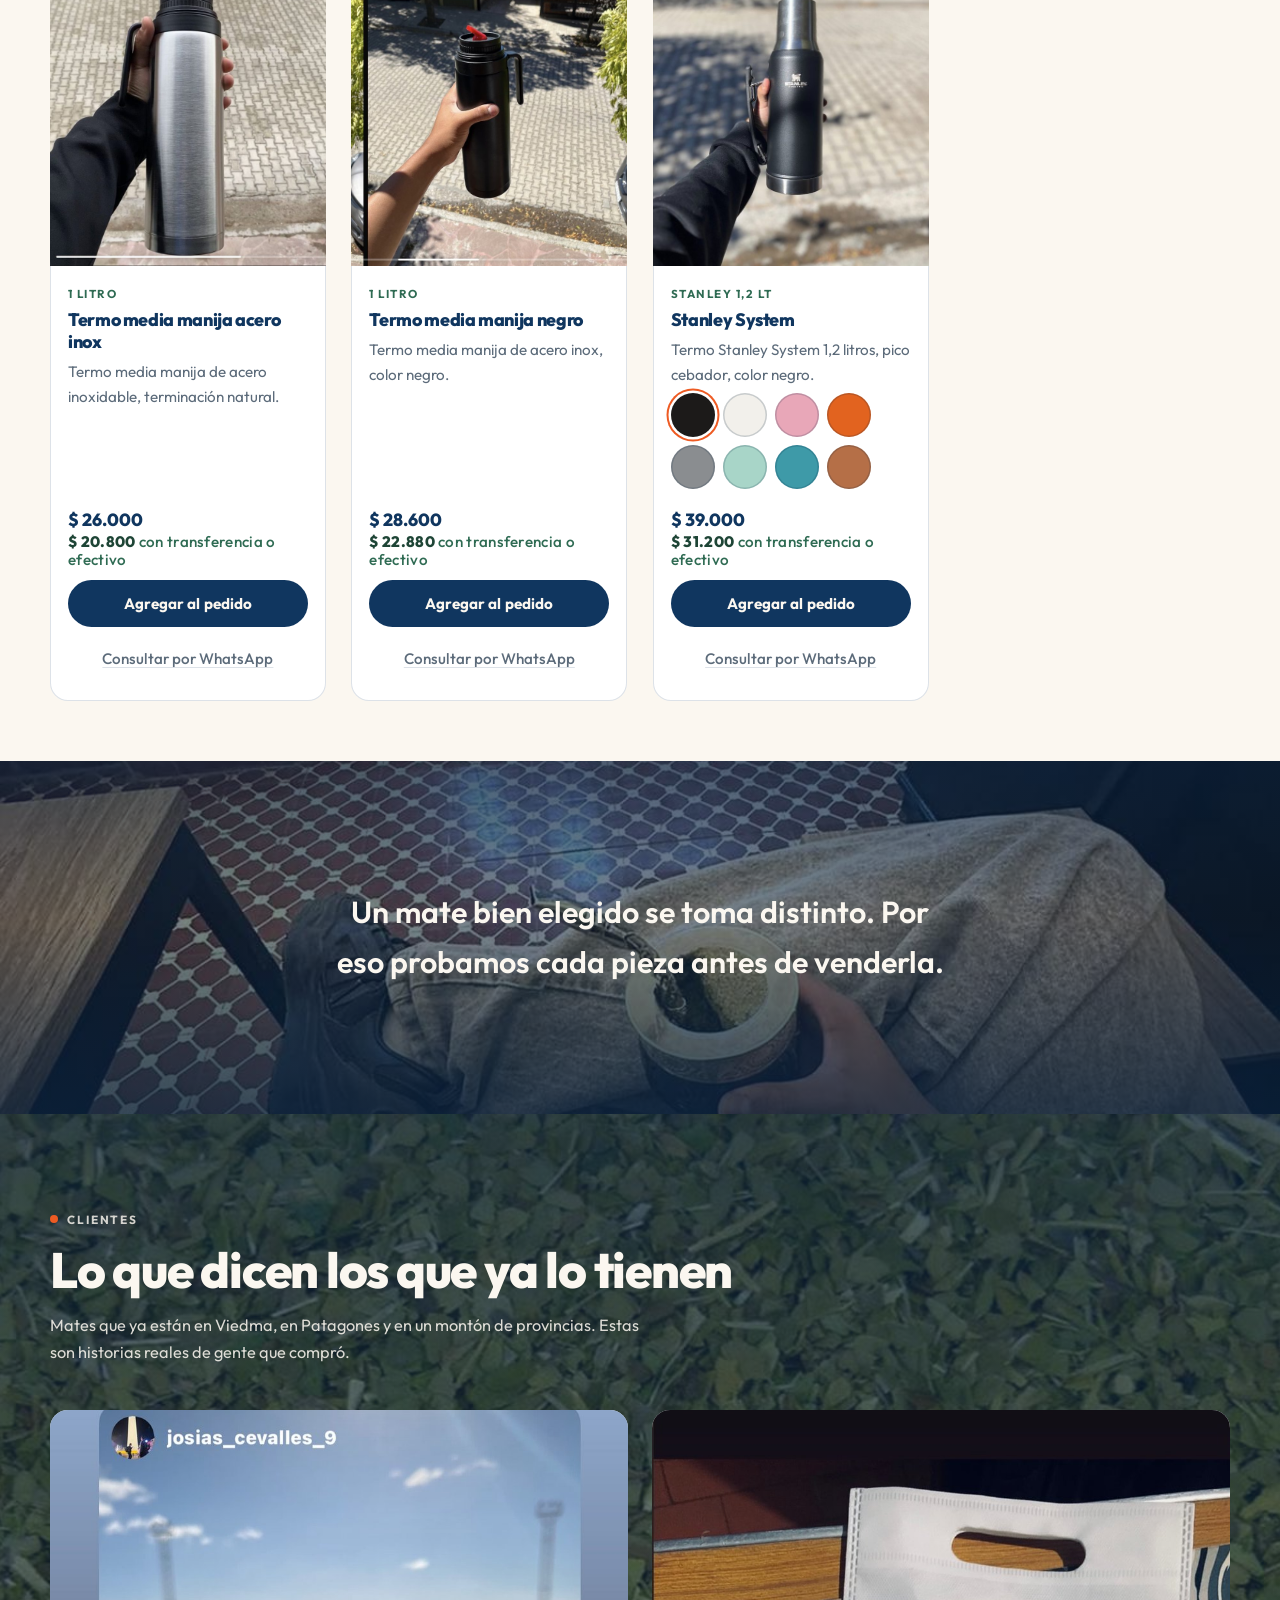
==== commit dc340c31: "Torpedo cuero crudo base bolitas corona en bronce: nuevo en Recién llegados Co-Authored-By: Claude S" ====
--- a/index.html
+++ b/index.html
@@ -256,7 +256,7 @@
 <!-- vercel.json cachea /assets/ por 24hs. Sin el ?v=, un navegador que ya
      entró se queda con el JS viejo un día entero aunque haya deploy nuevo:
      hay que subir este número cada vez que cambie products.js o site.js. -->
-<script src="assets/js/products.js?v=38"></script>
+<script src="assets/js/products.js?v=39"></script>
 <script src="assets/js/site.js?v=21"></script>
 </body>
 </html>
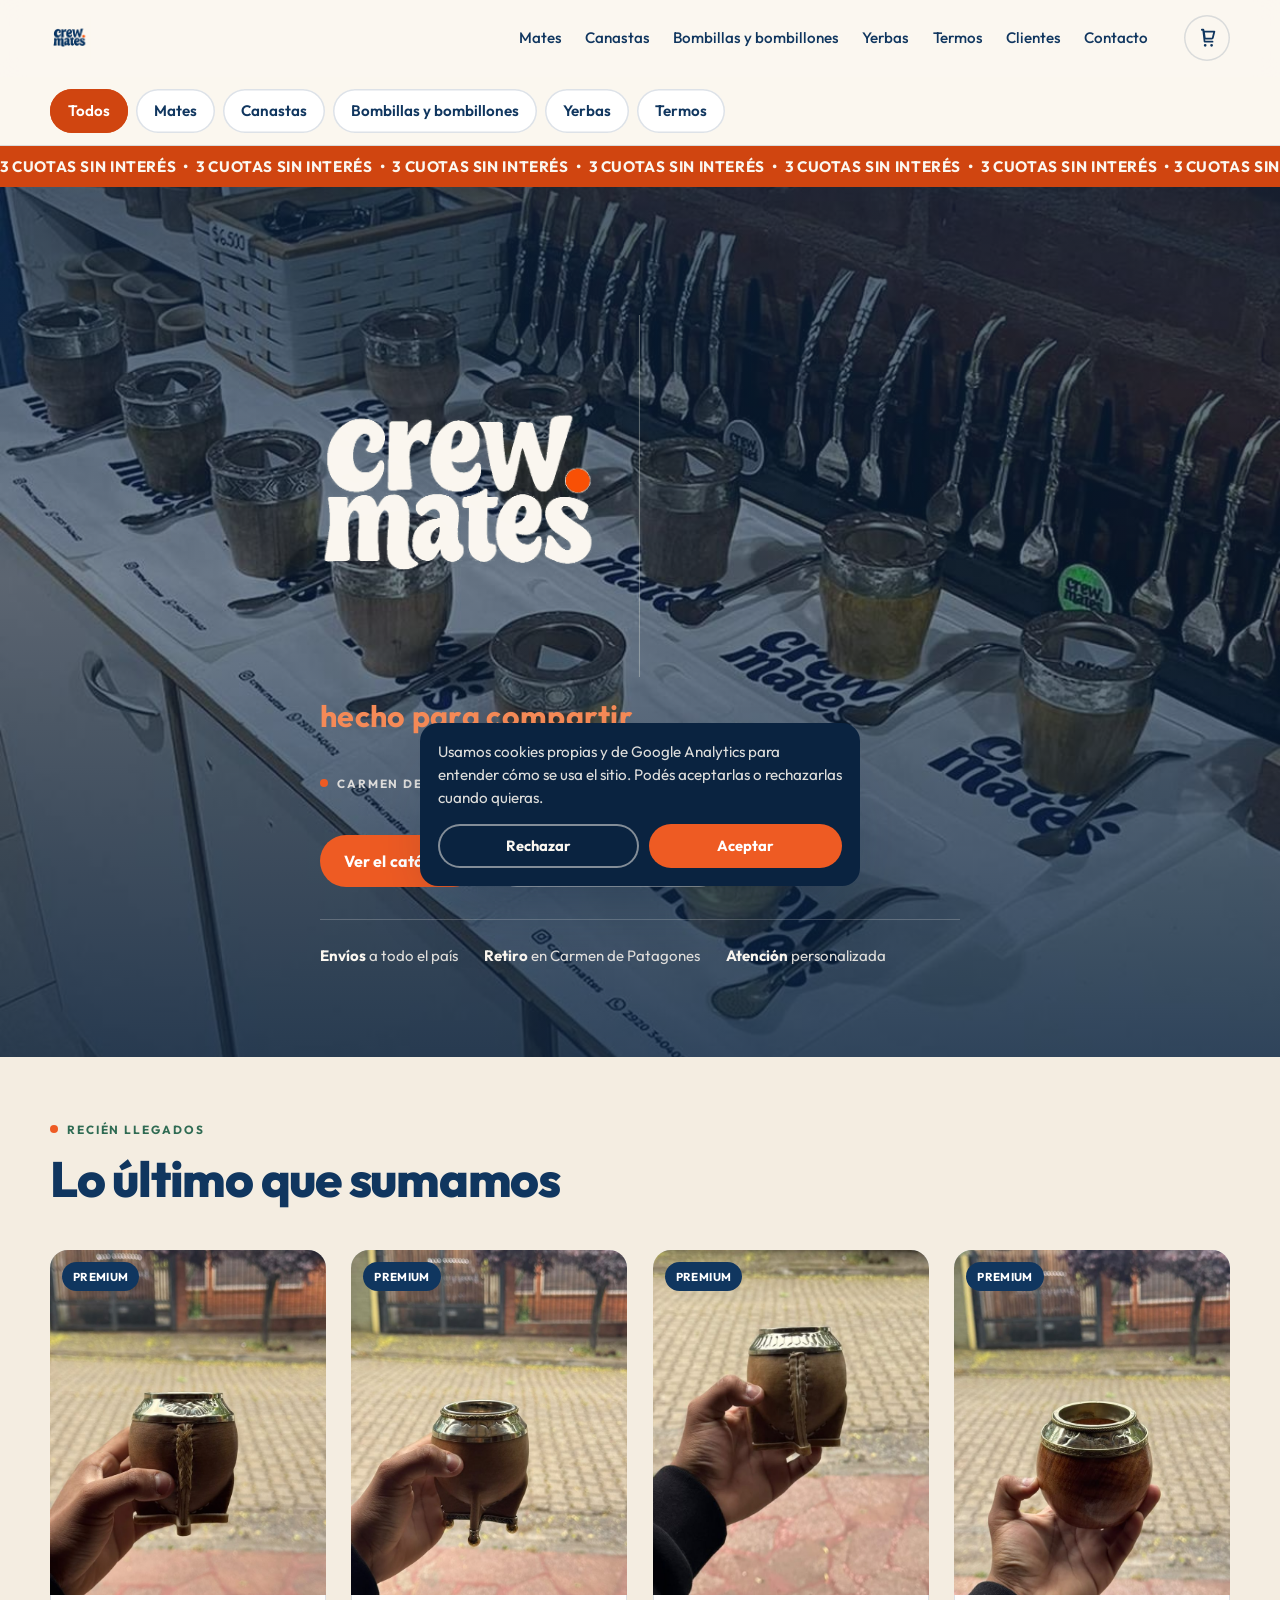
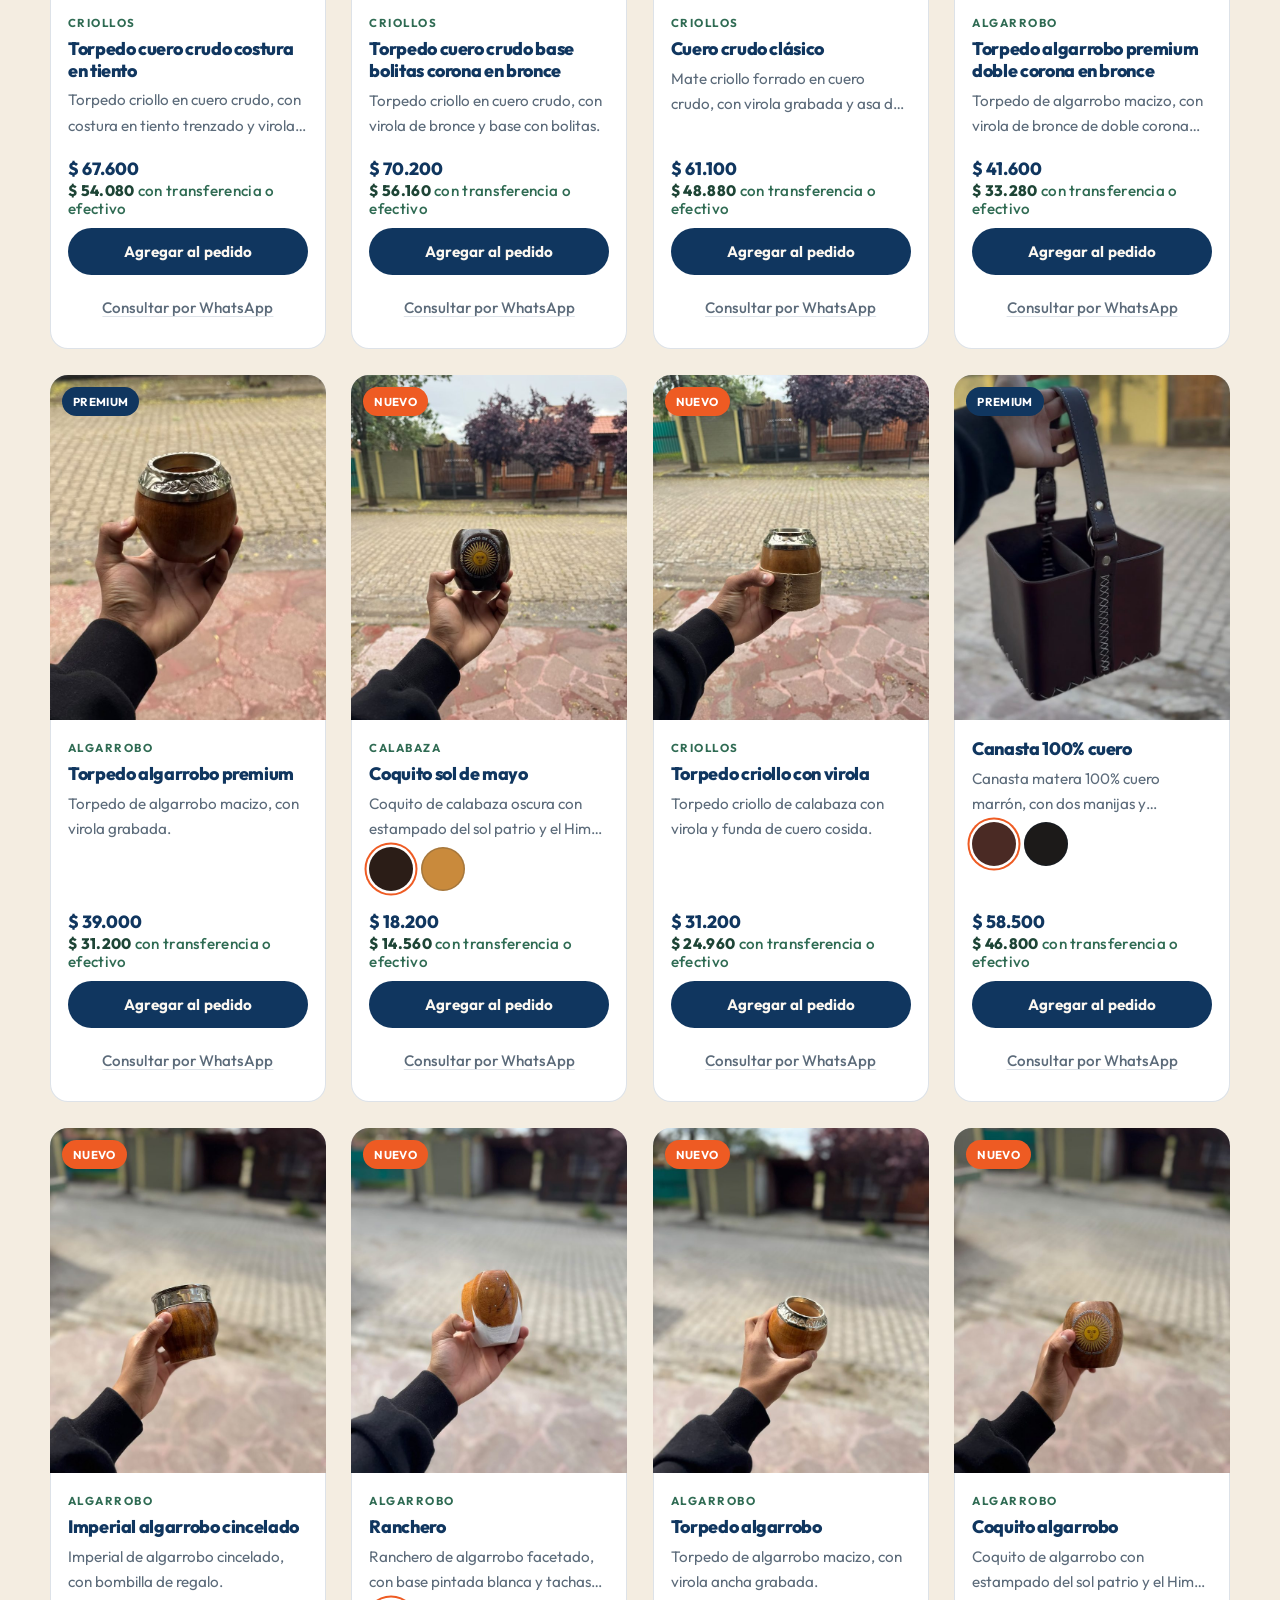
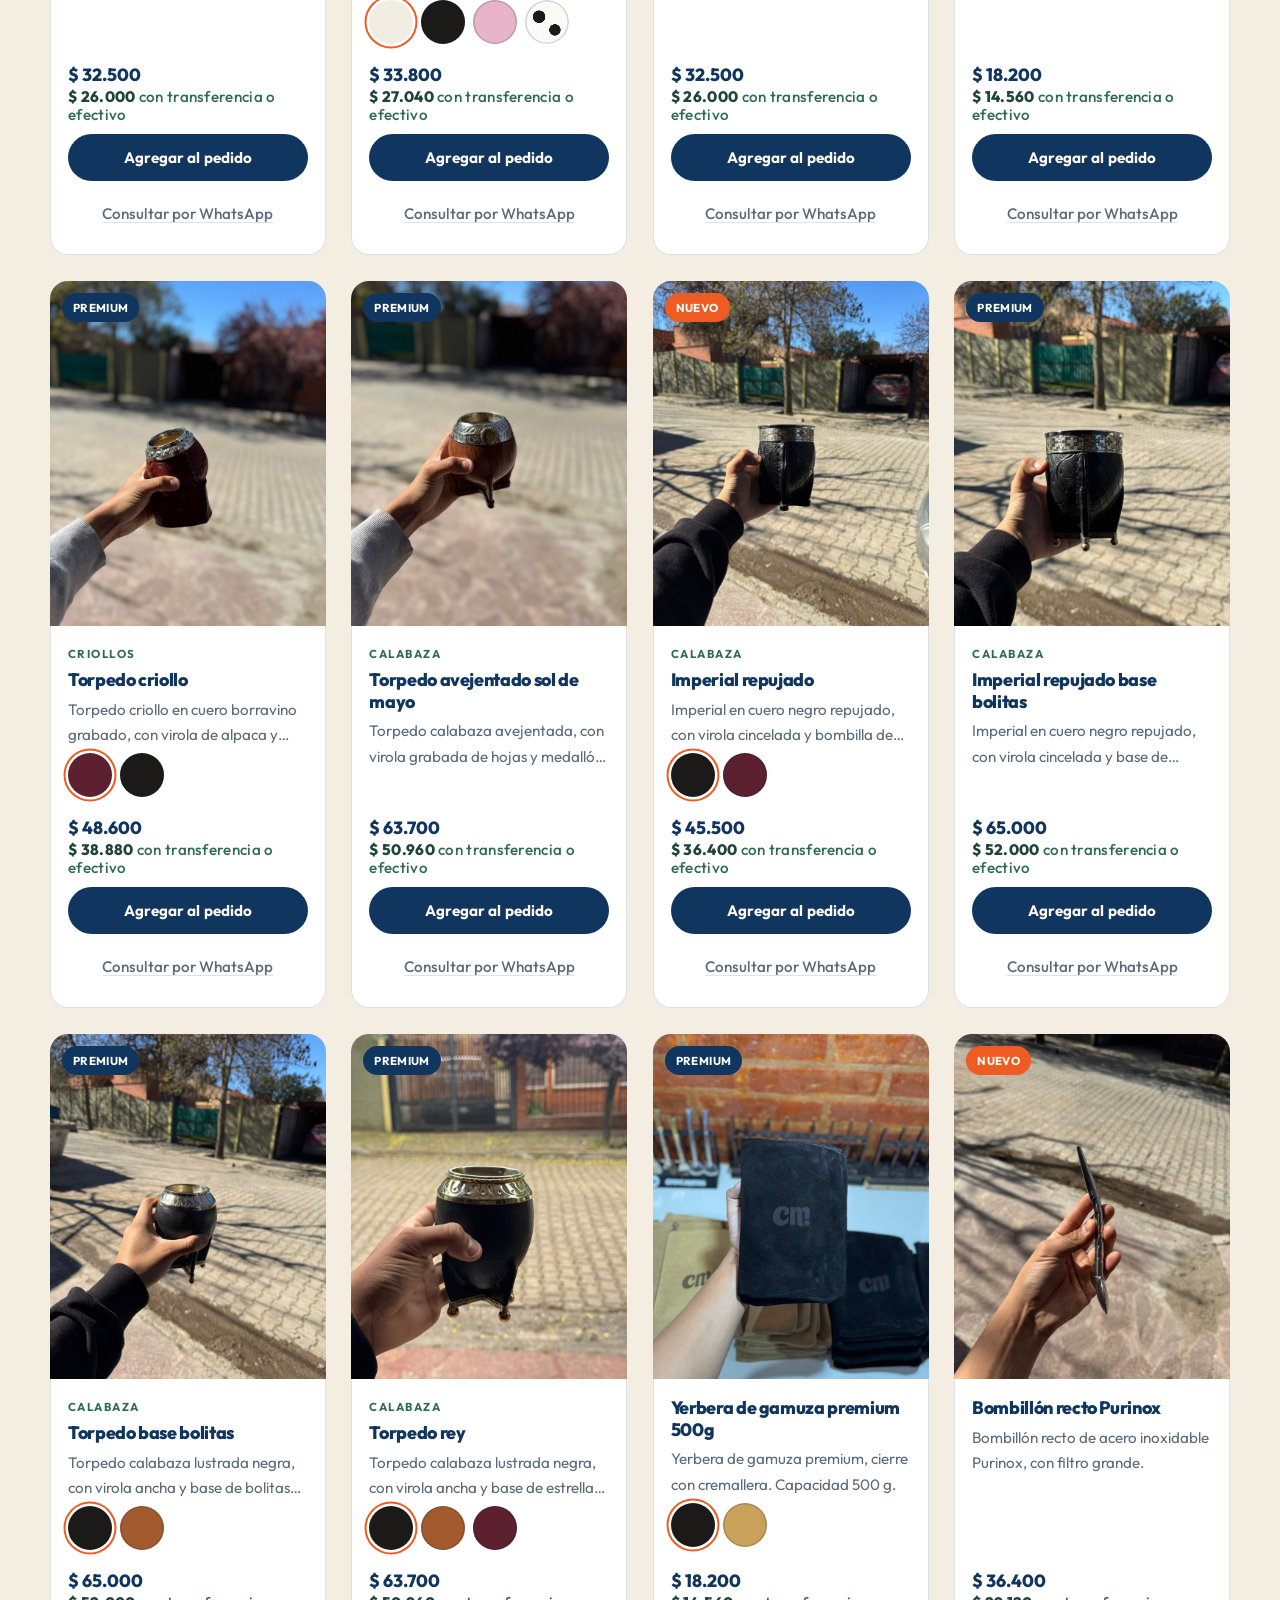
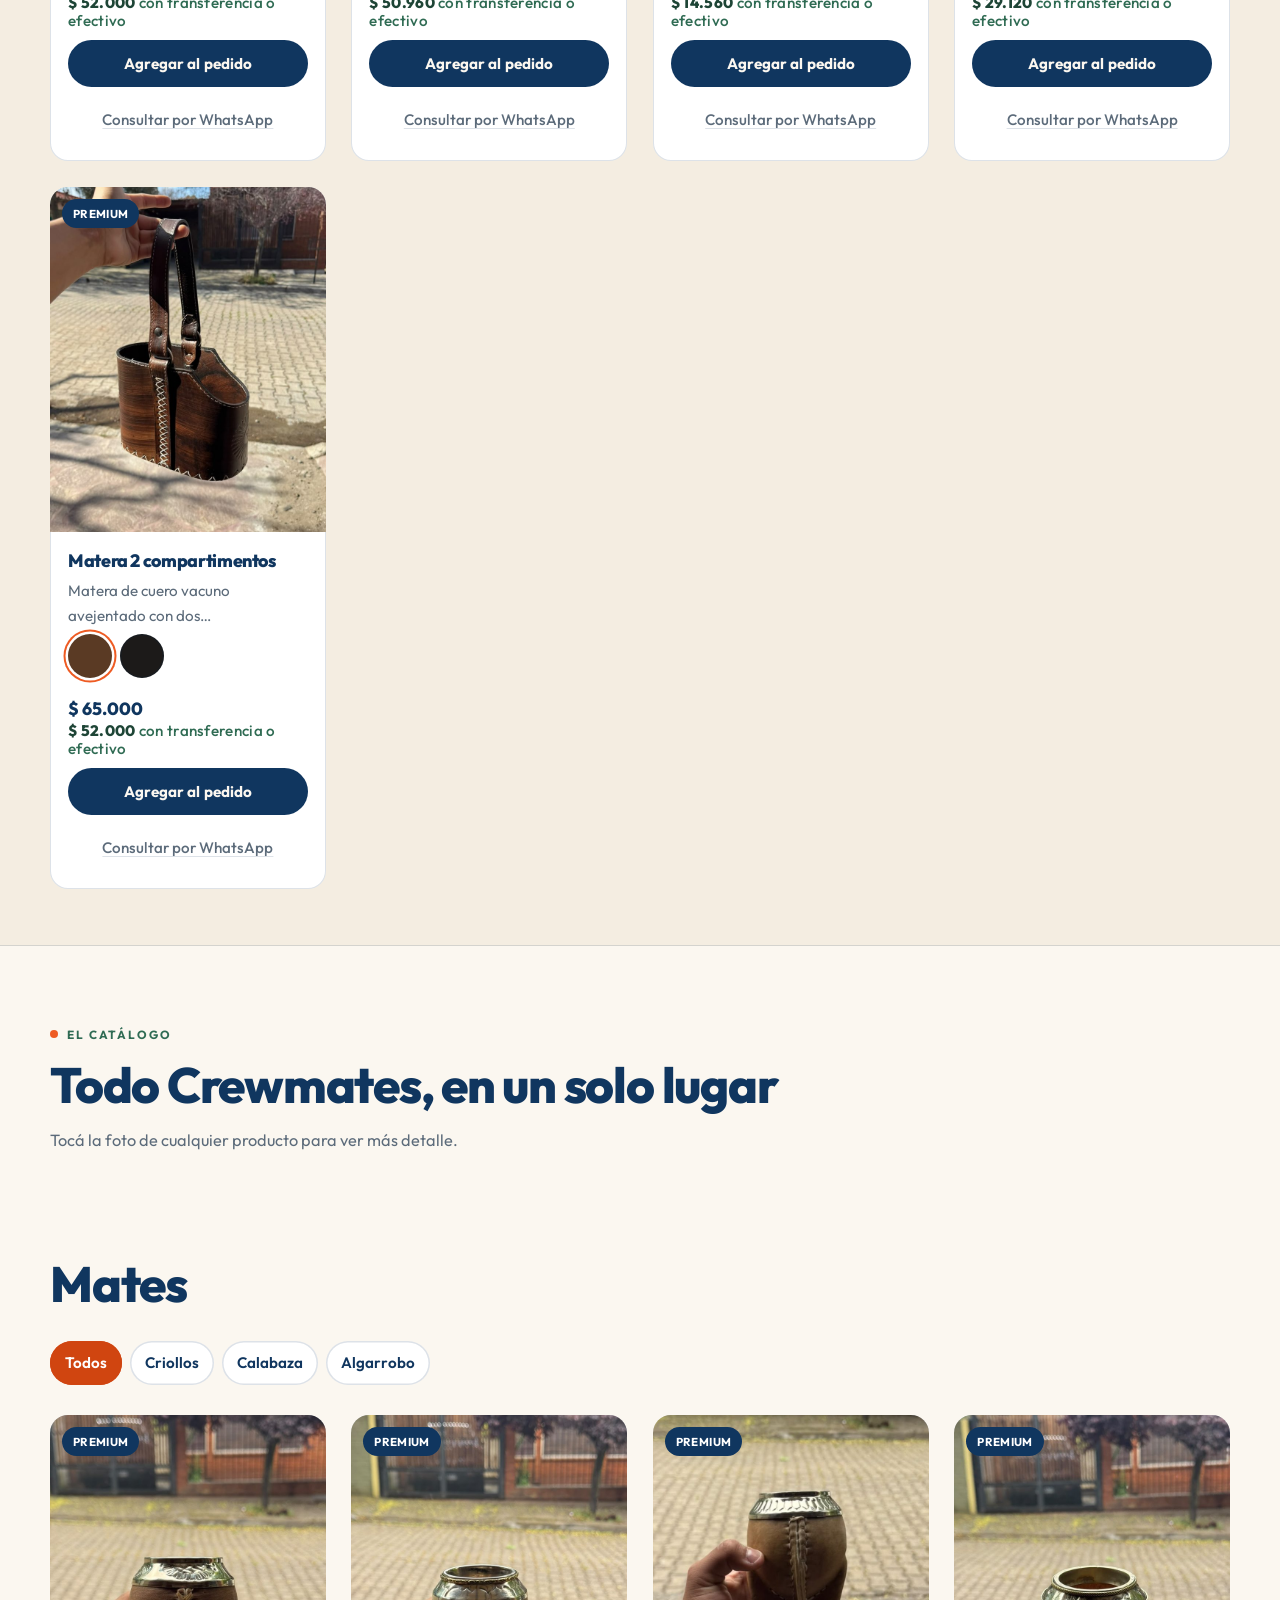
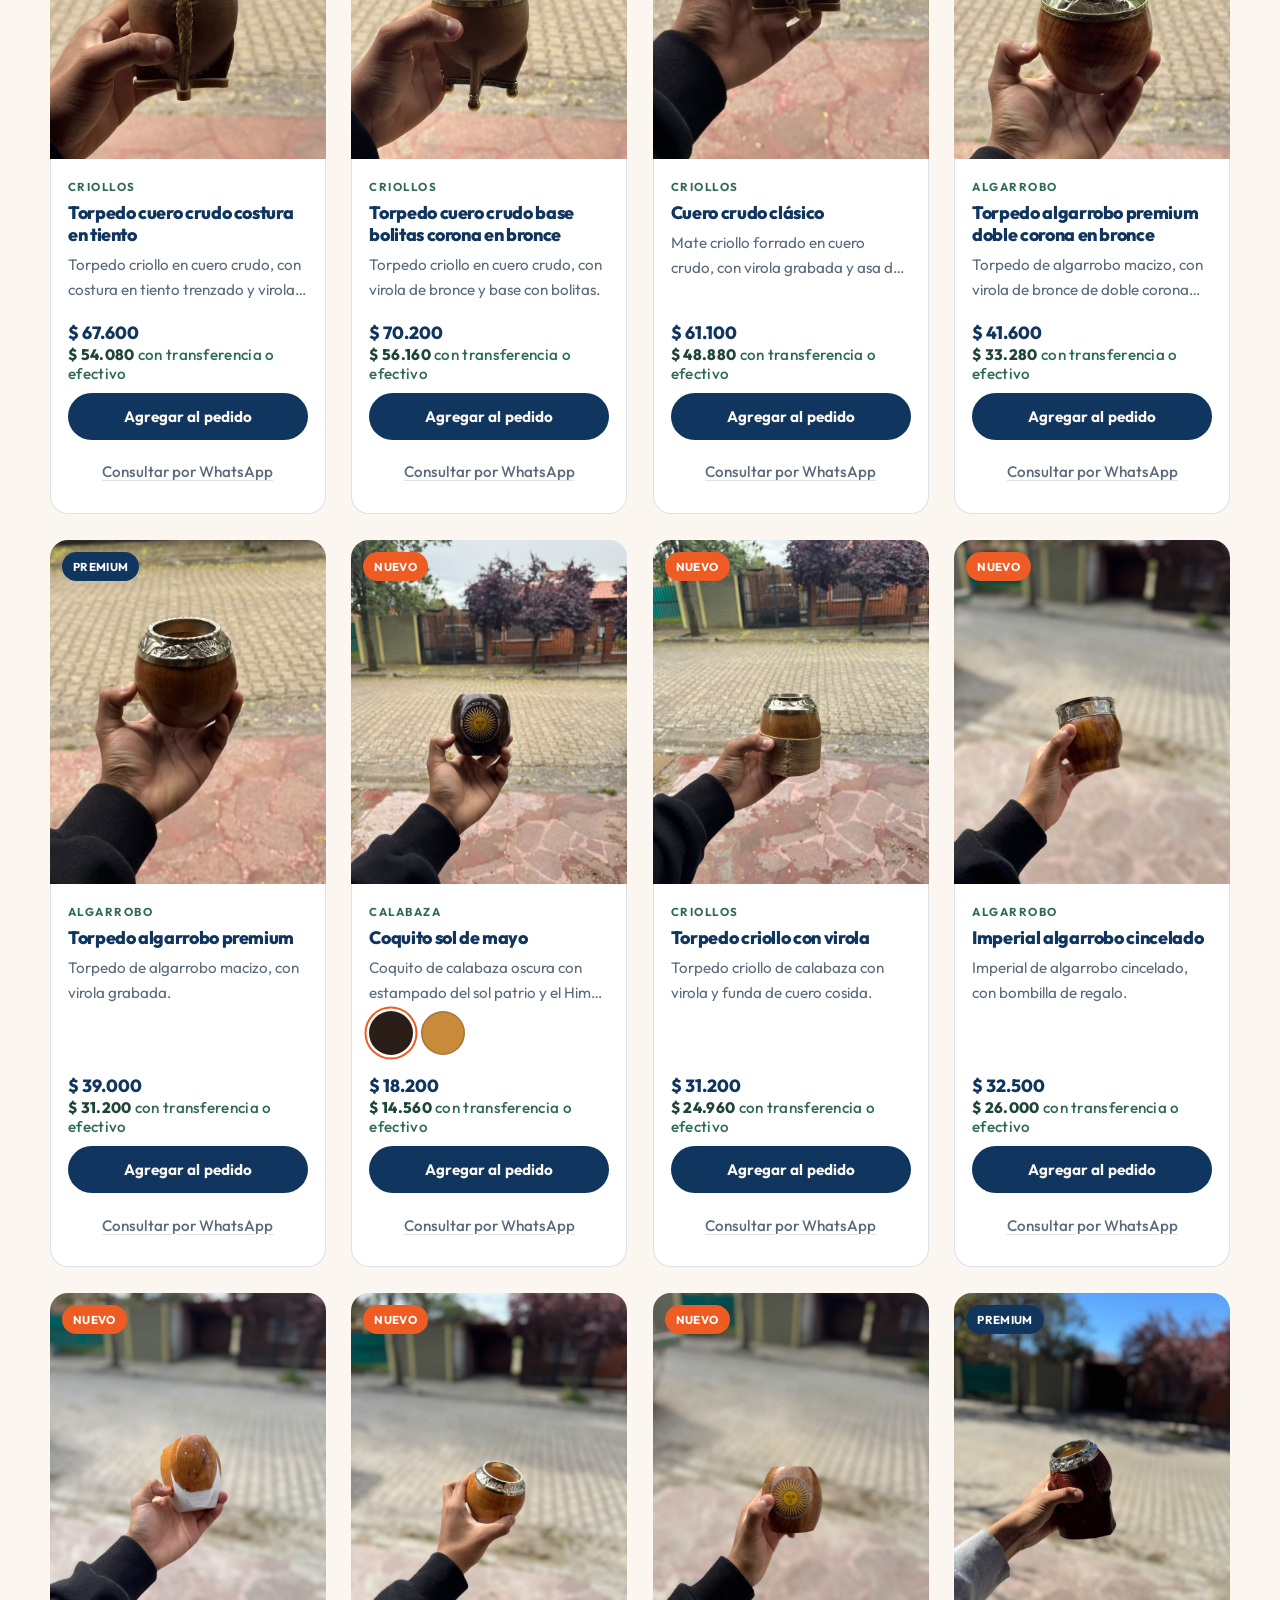
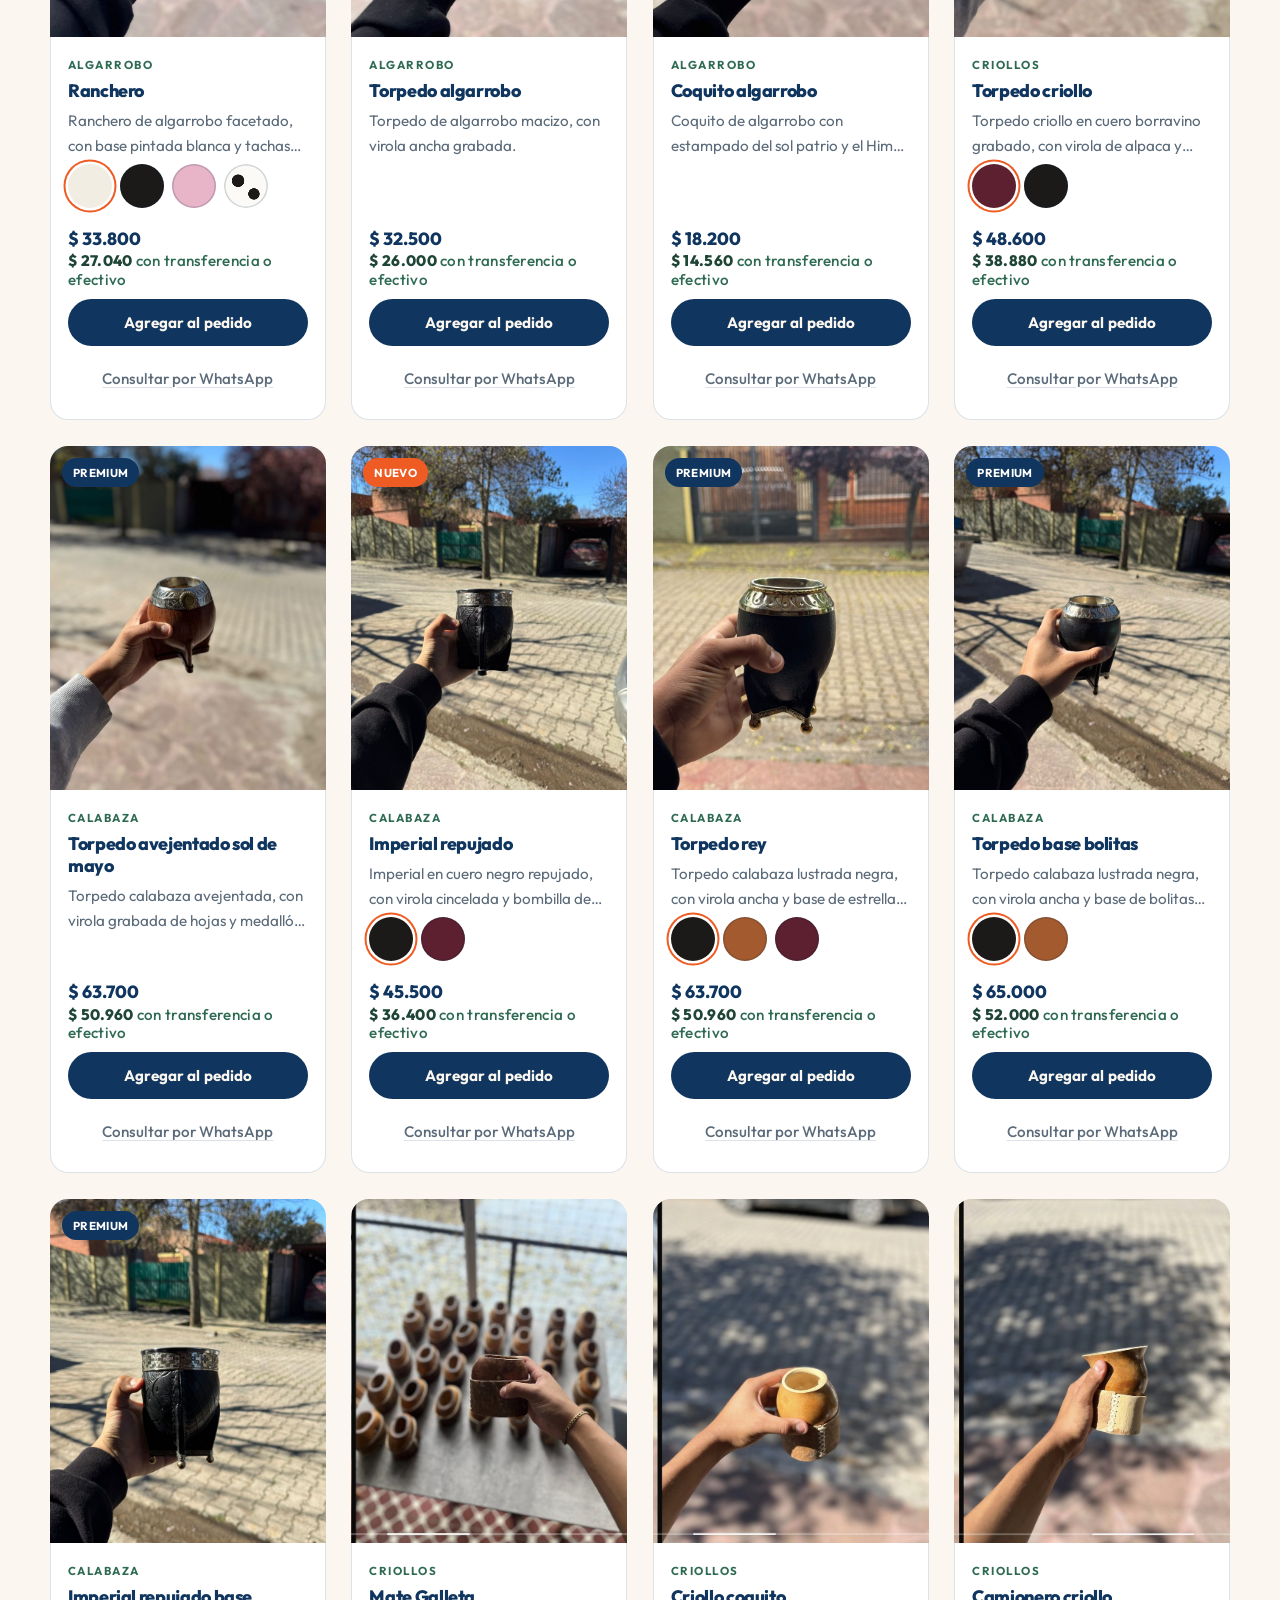
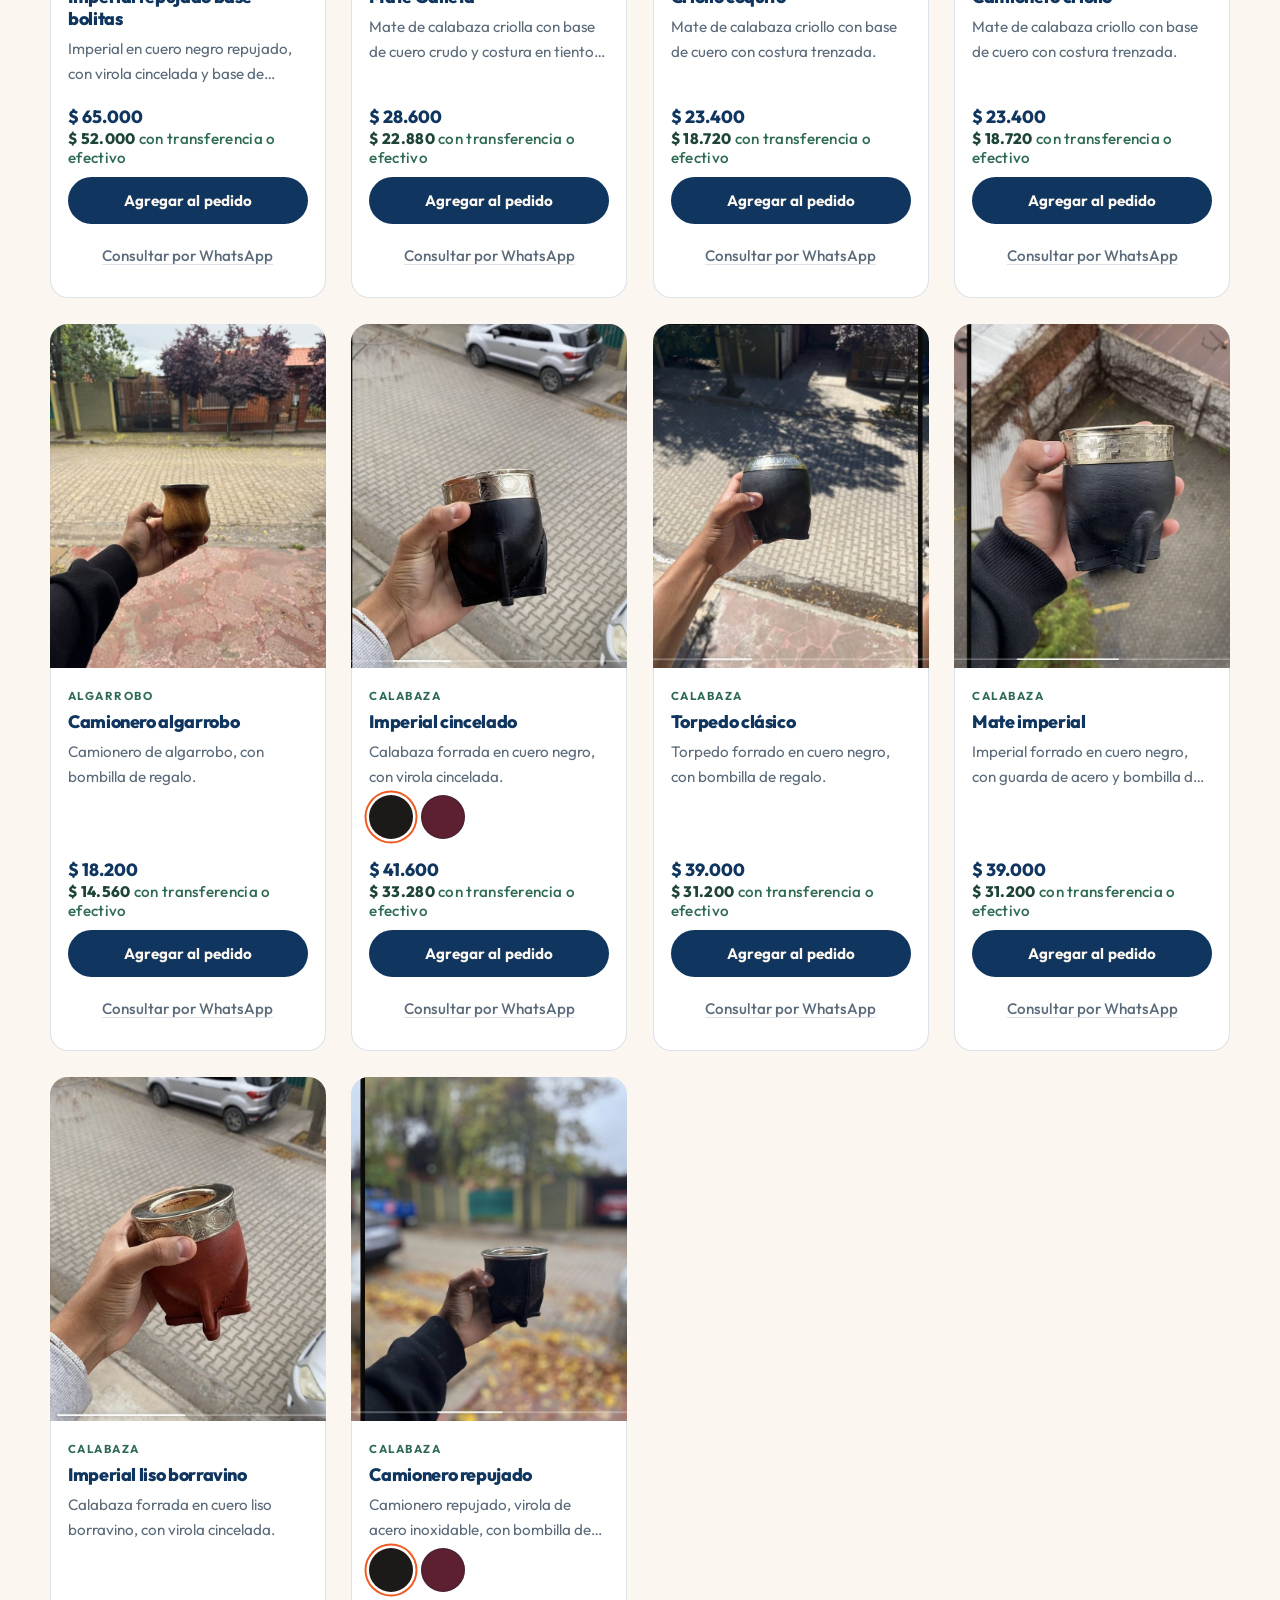
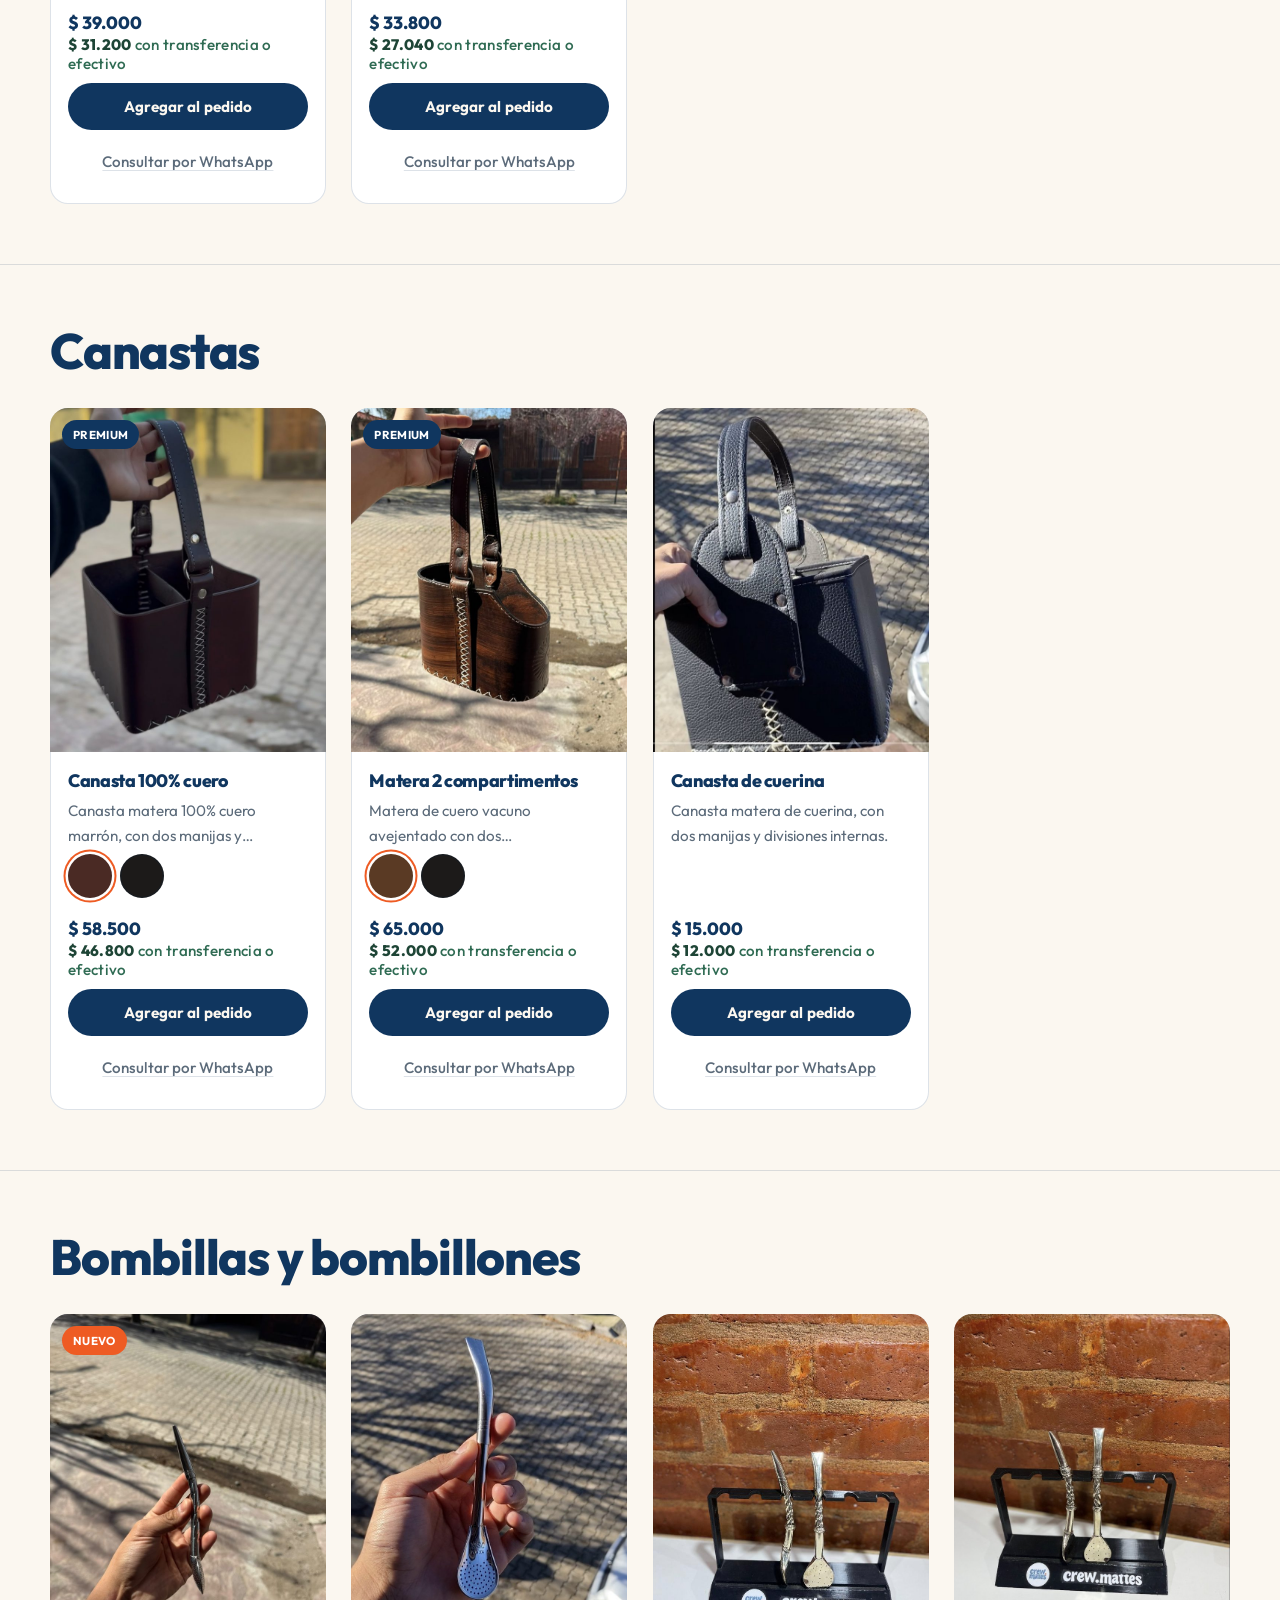
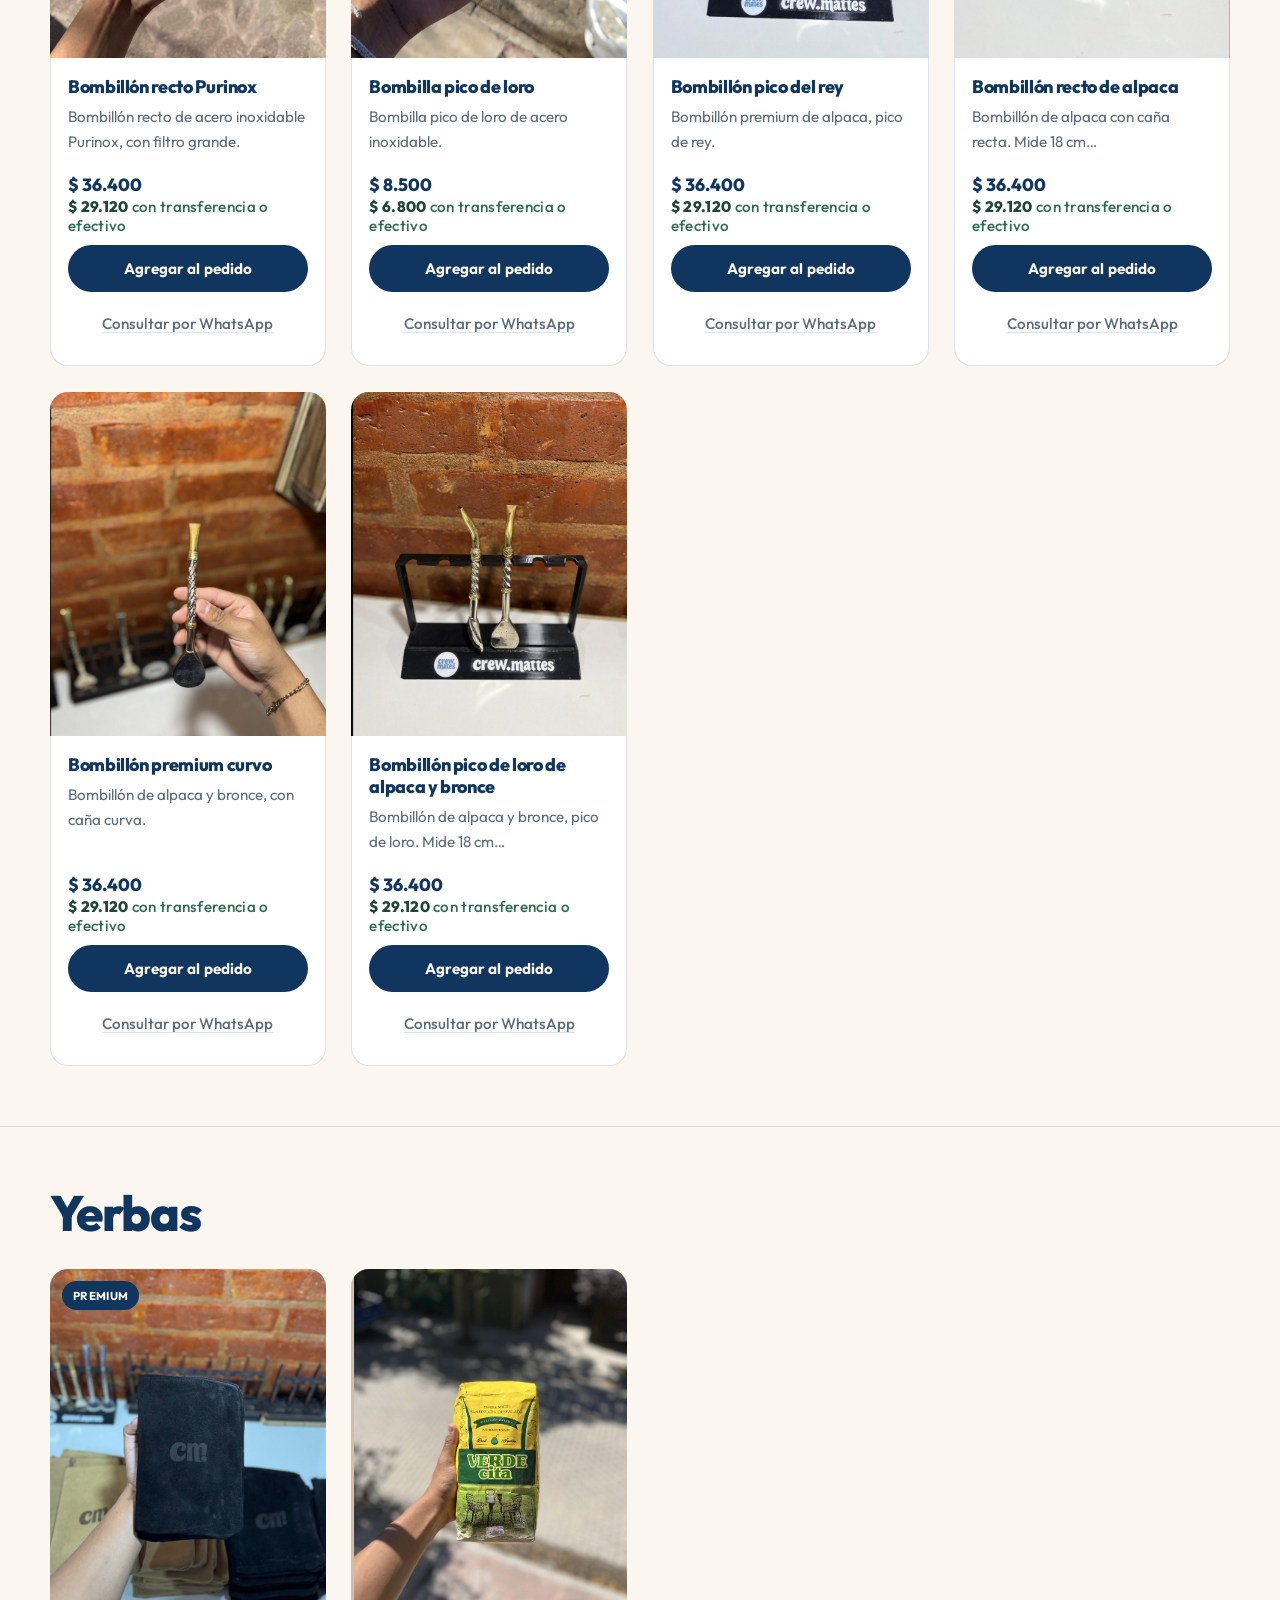
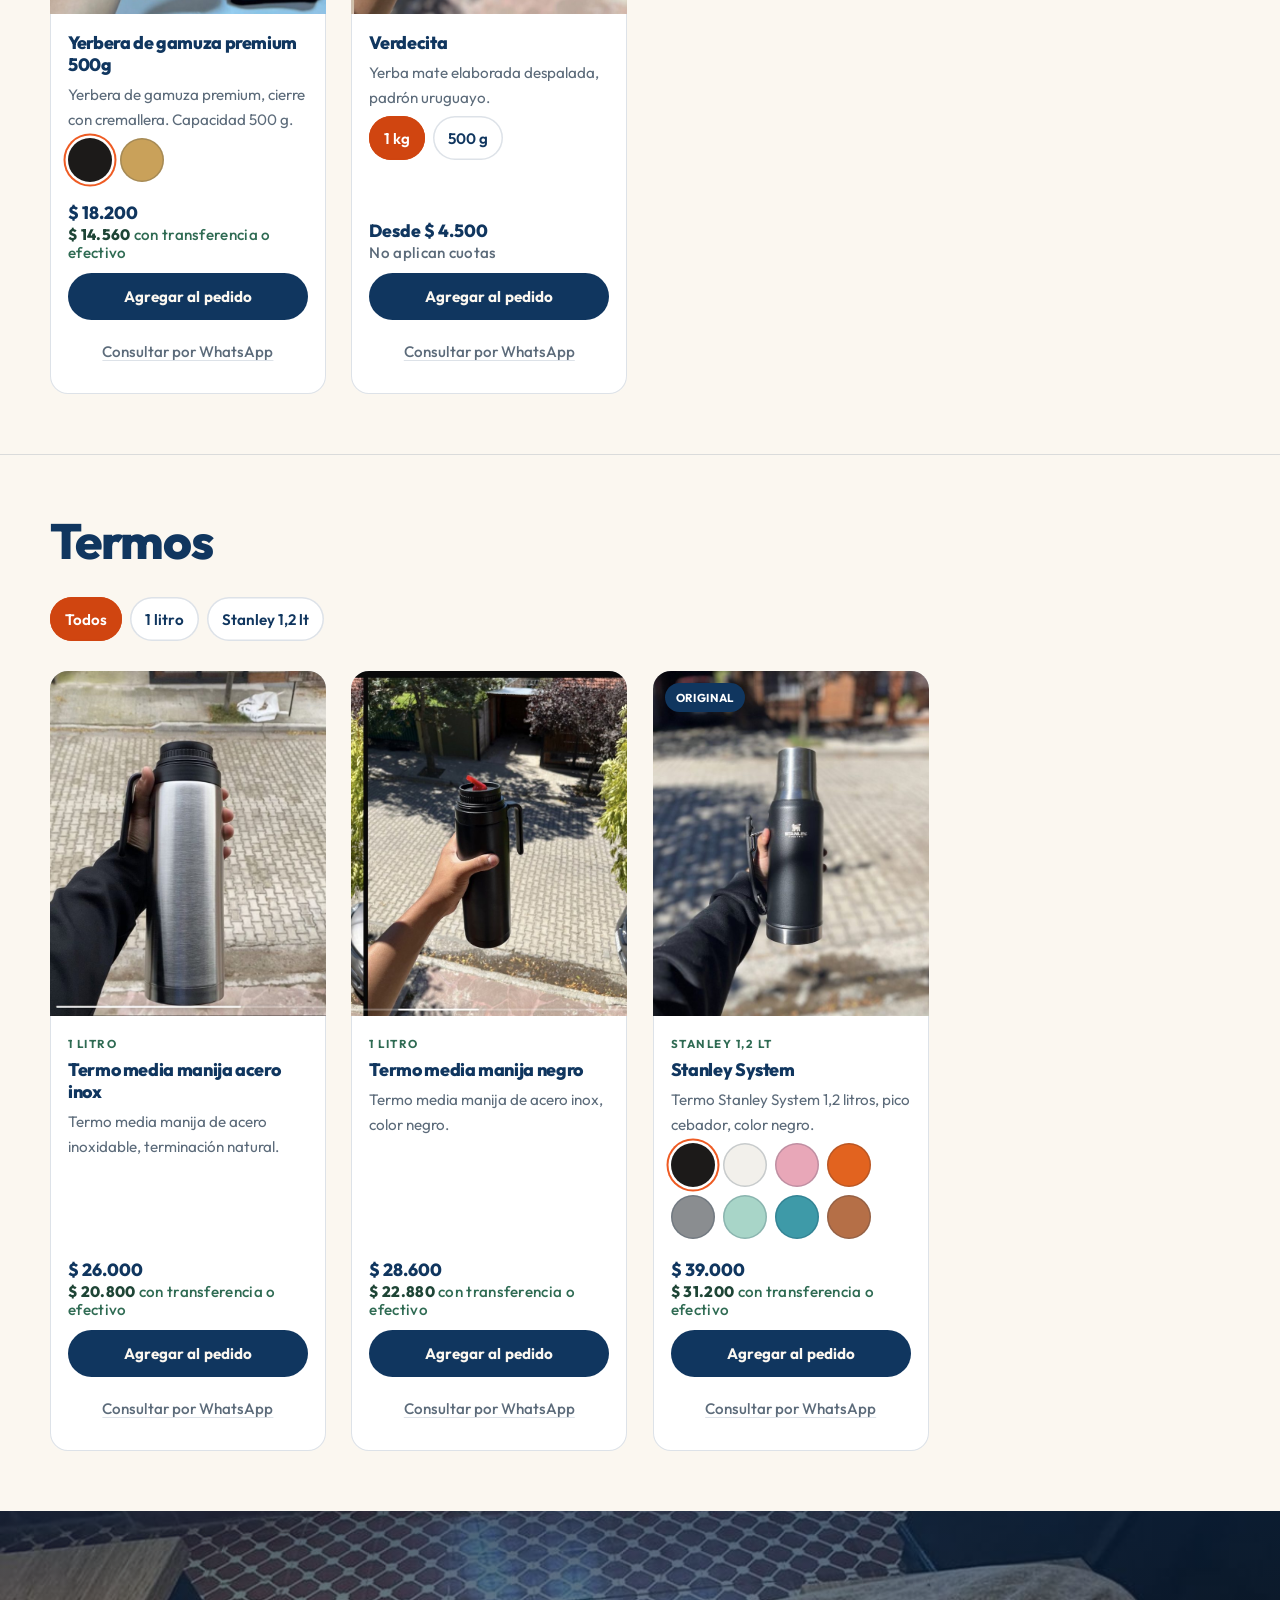
==== commit b09902e1: "Torpedo cuero crudo costura en tiento: nuevo en Recién llegados Co-Authored-By: Claude Sonnet 5.5 <n" ====
--- a/index.html
+++ b/index.html
@@ -256,7 +256,7 @@
 <!-- vercel.json cachea /assets/ por 24hs. Sin el ?v=, un navegador que ya
      entró se queda con el JS viejo un día entero aunque haya deploy nuevo:
      hay que subir este número cada vez que cambie products.js o site.js. -->
-<script src="assets/js/products.js?v=39"></script>
+<script src="assets/js/products.js?v=40"></script>
 <script src="assets/js/site.js?v=21"></script>
 </body>
 </html>
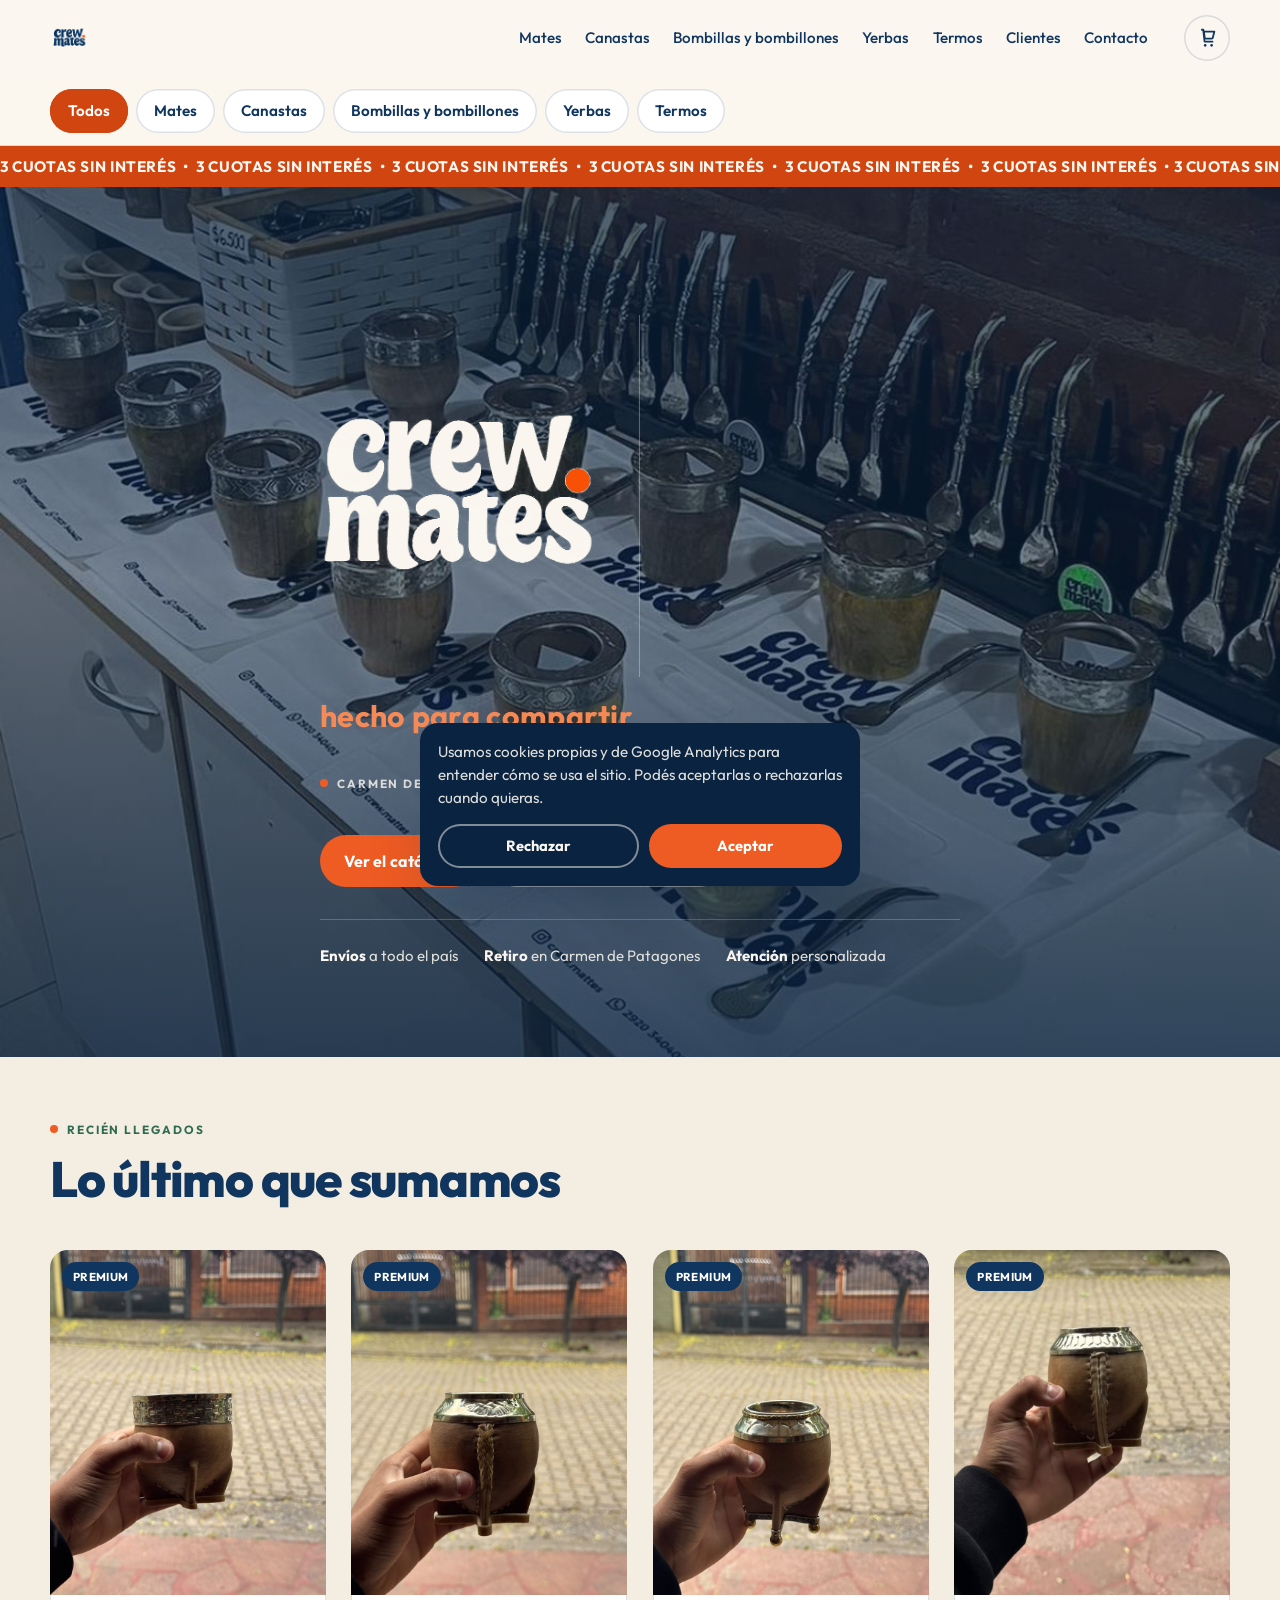
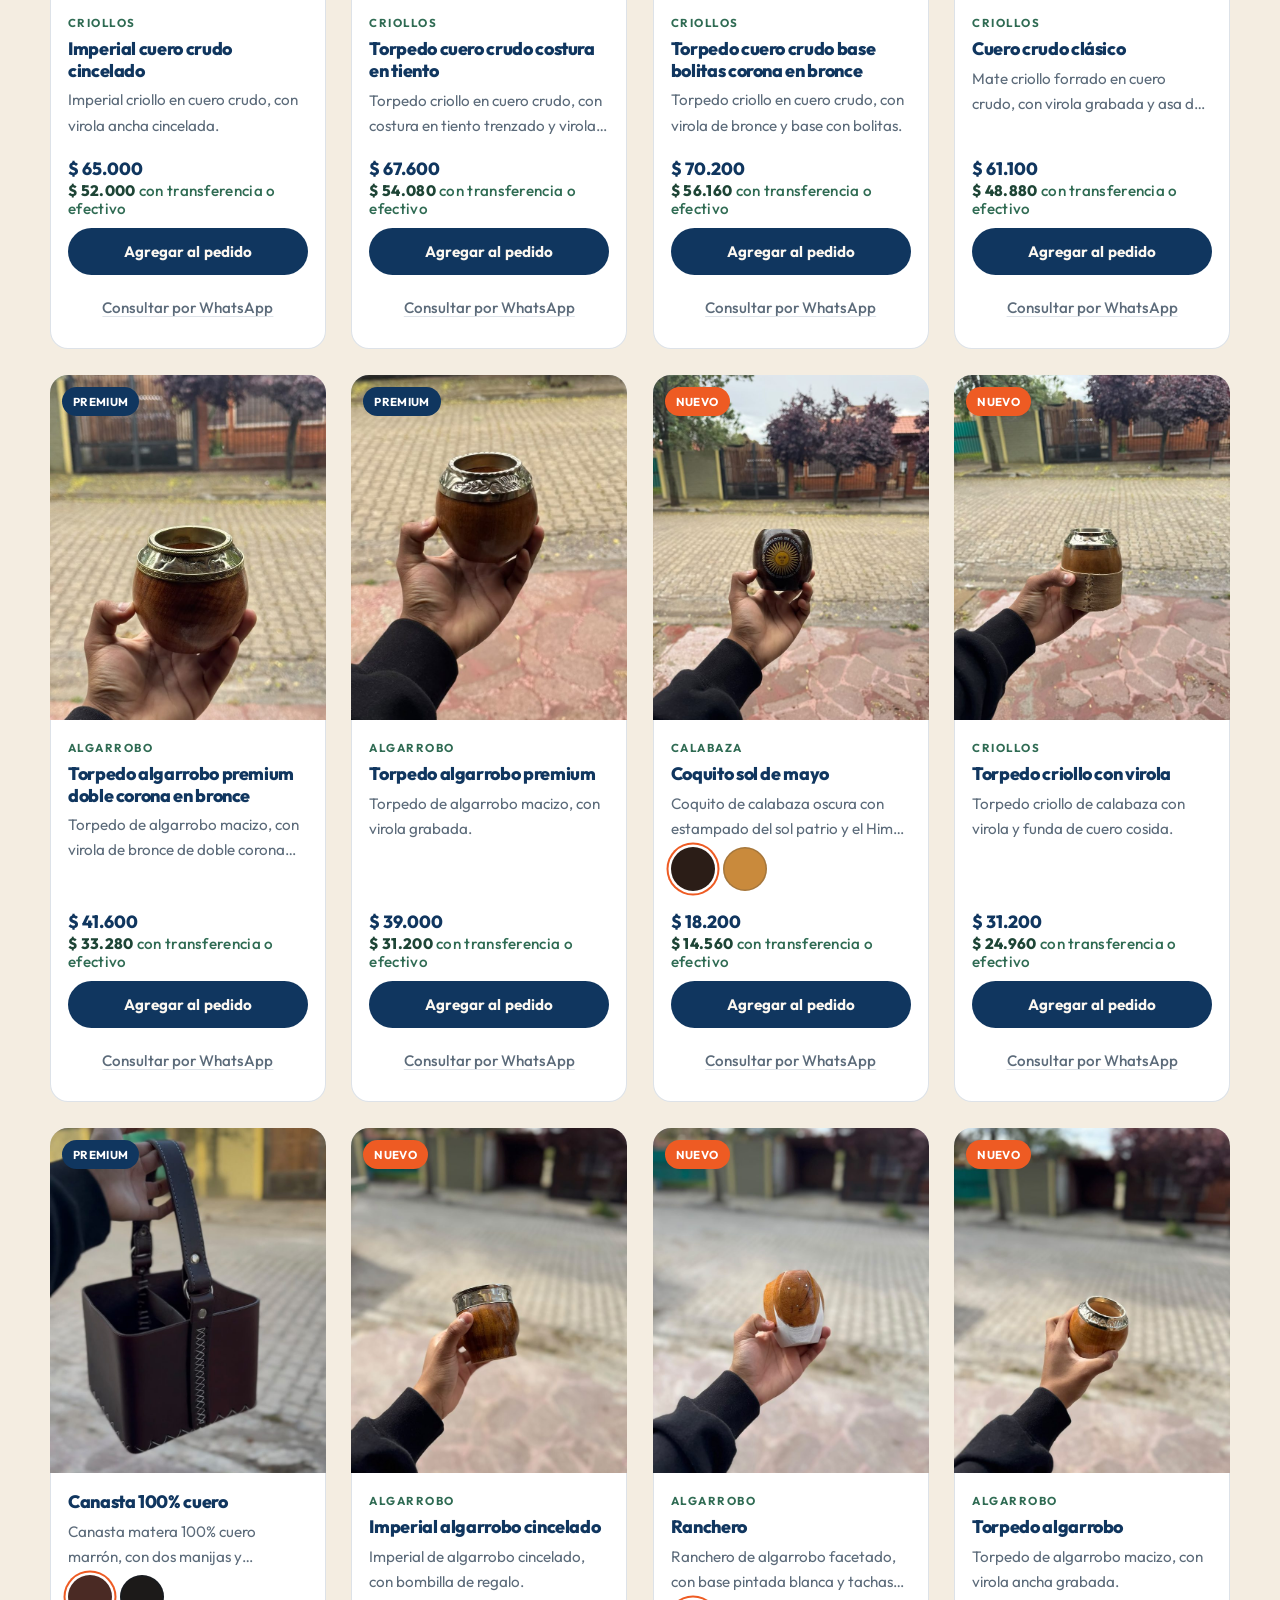
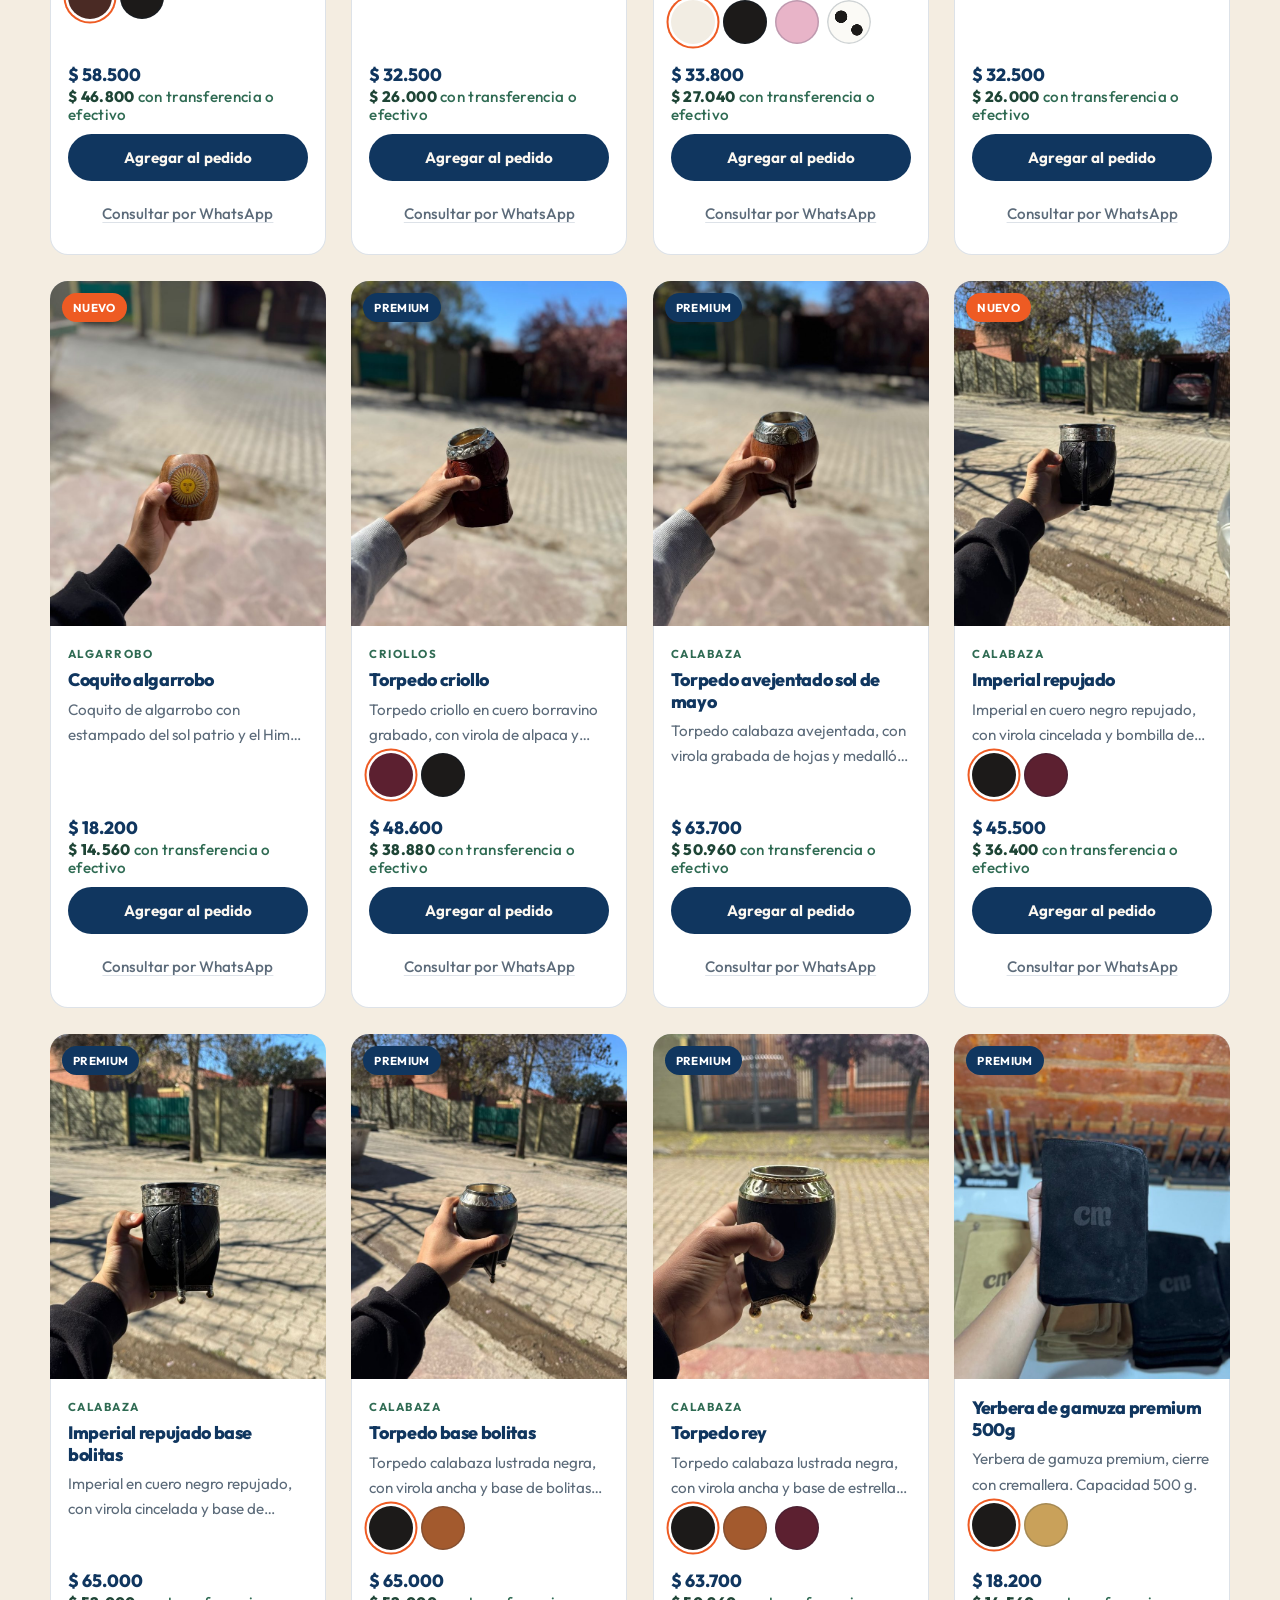
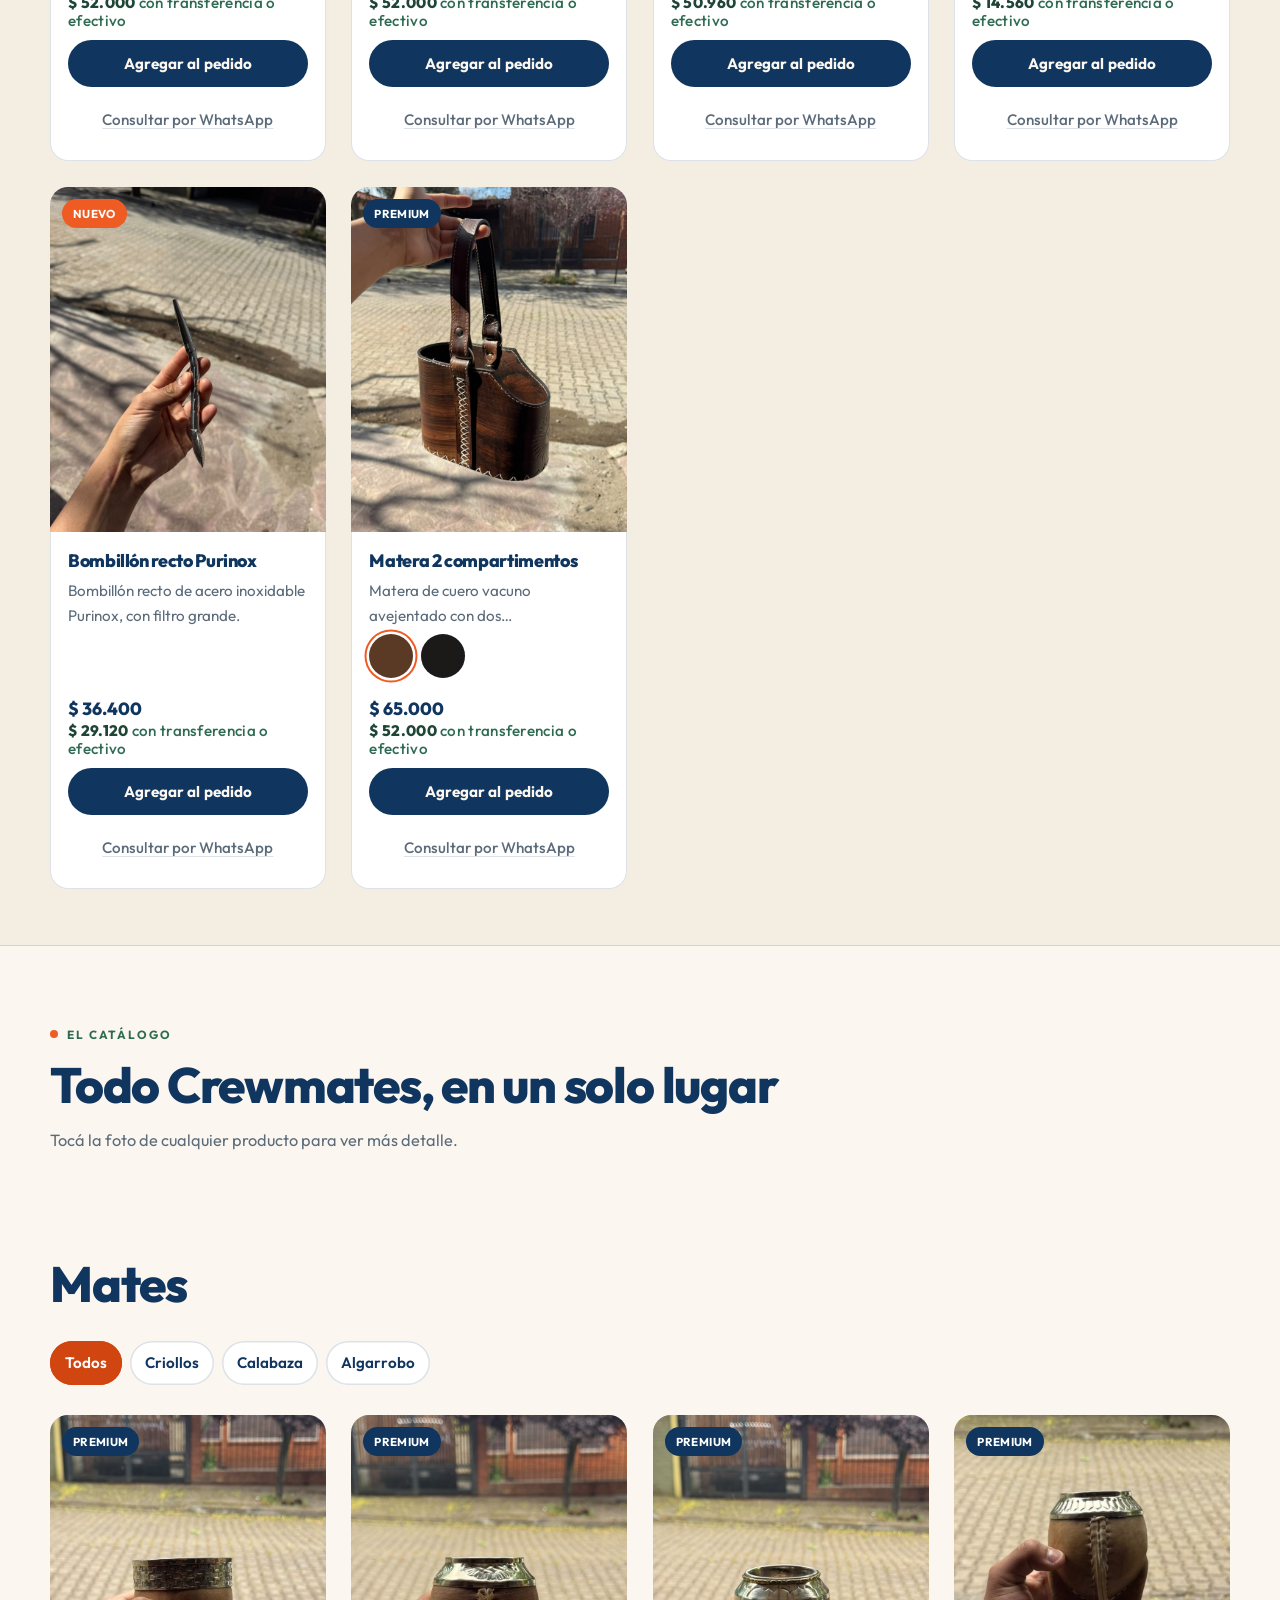
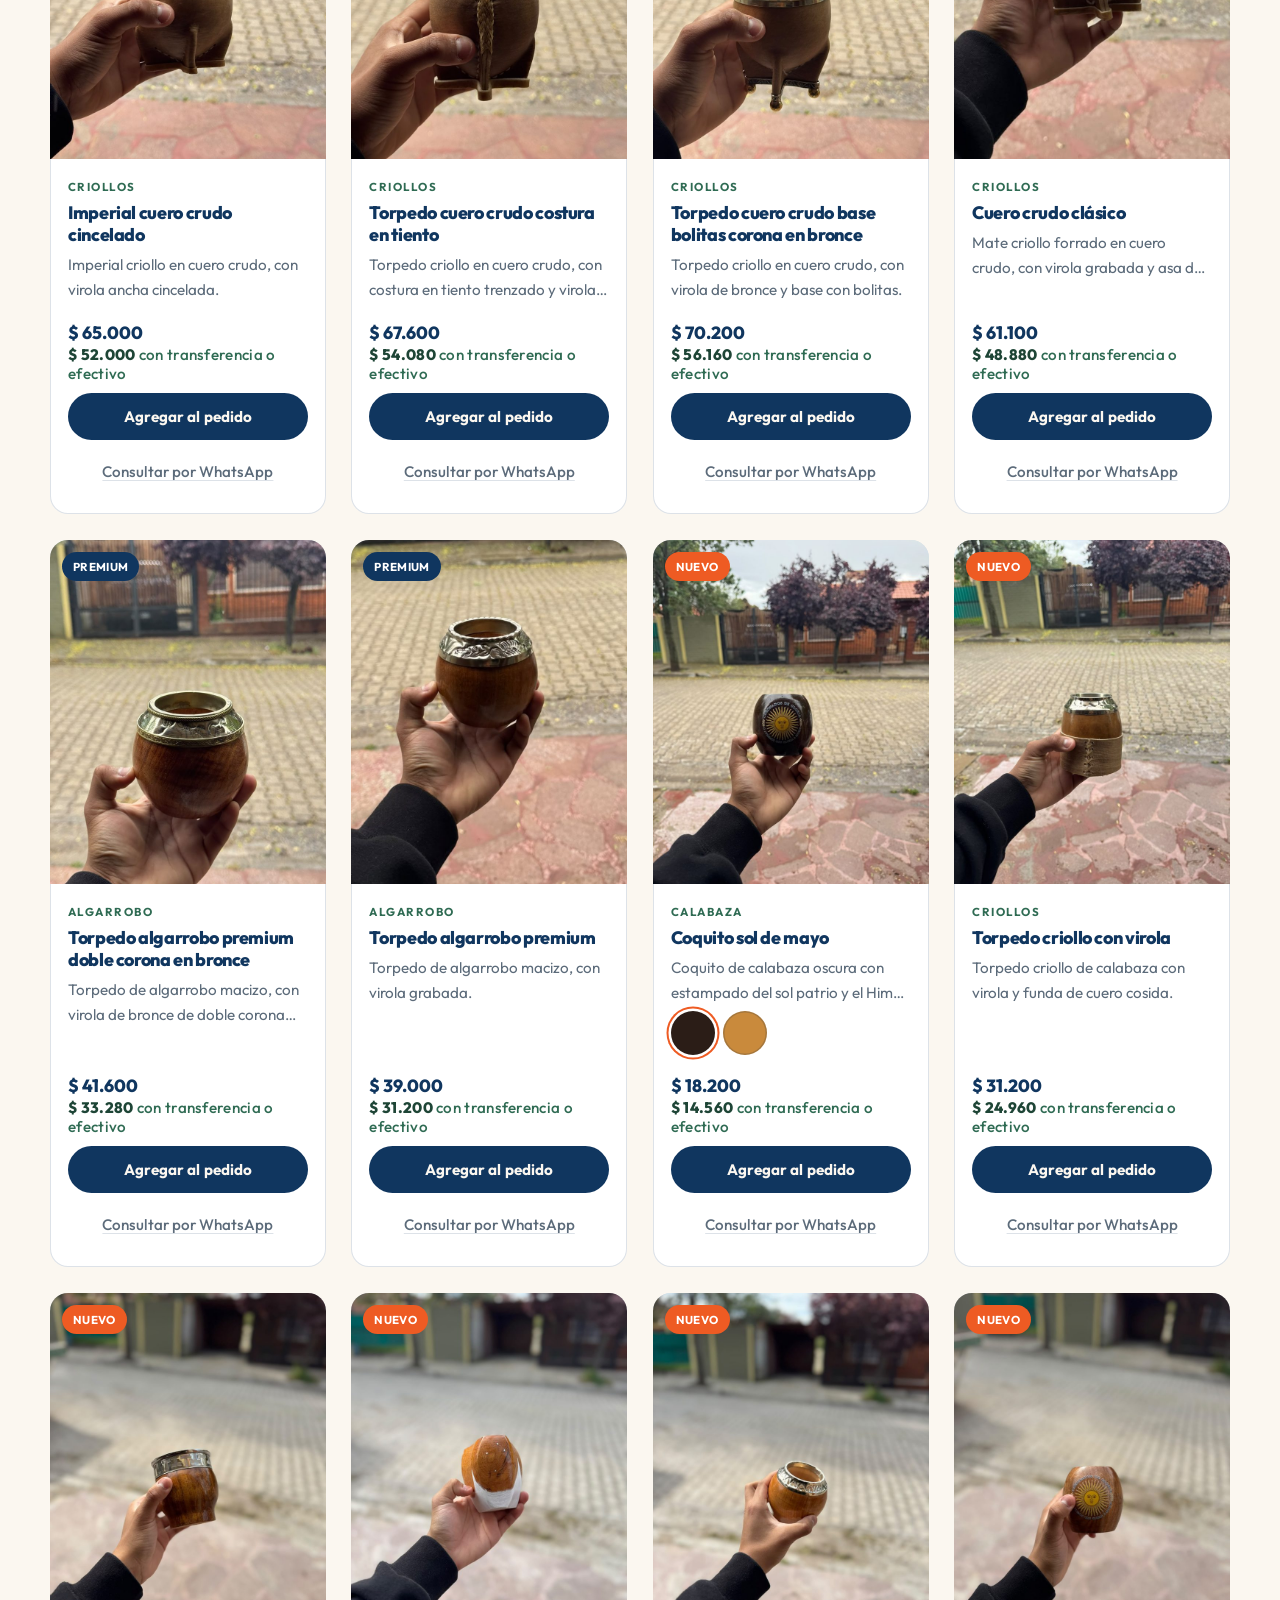
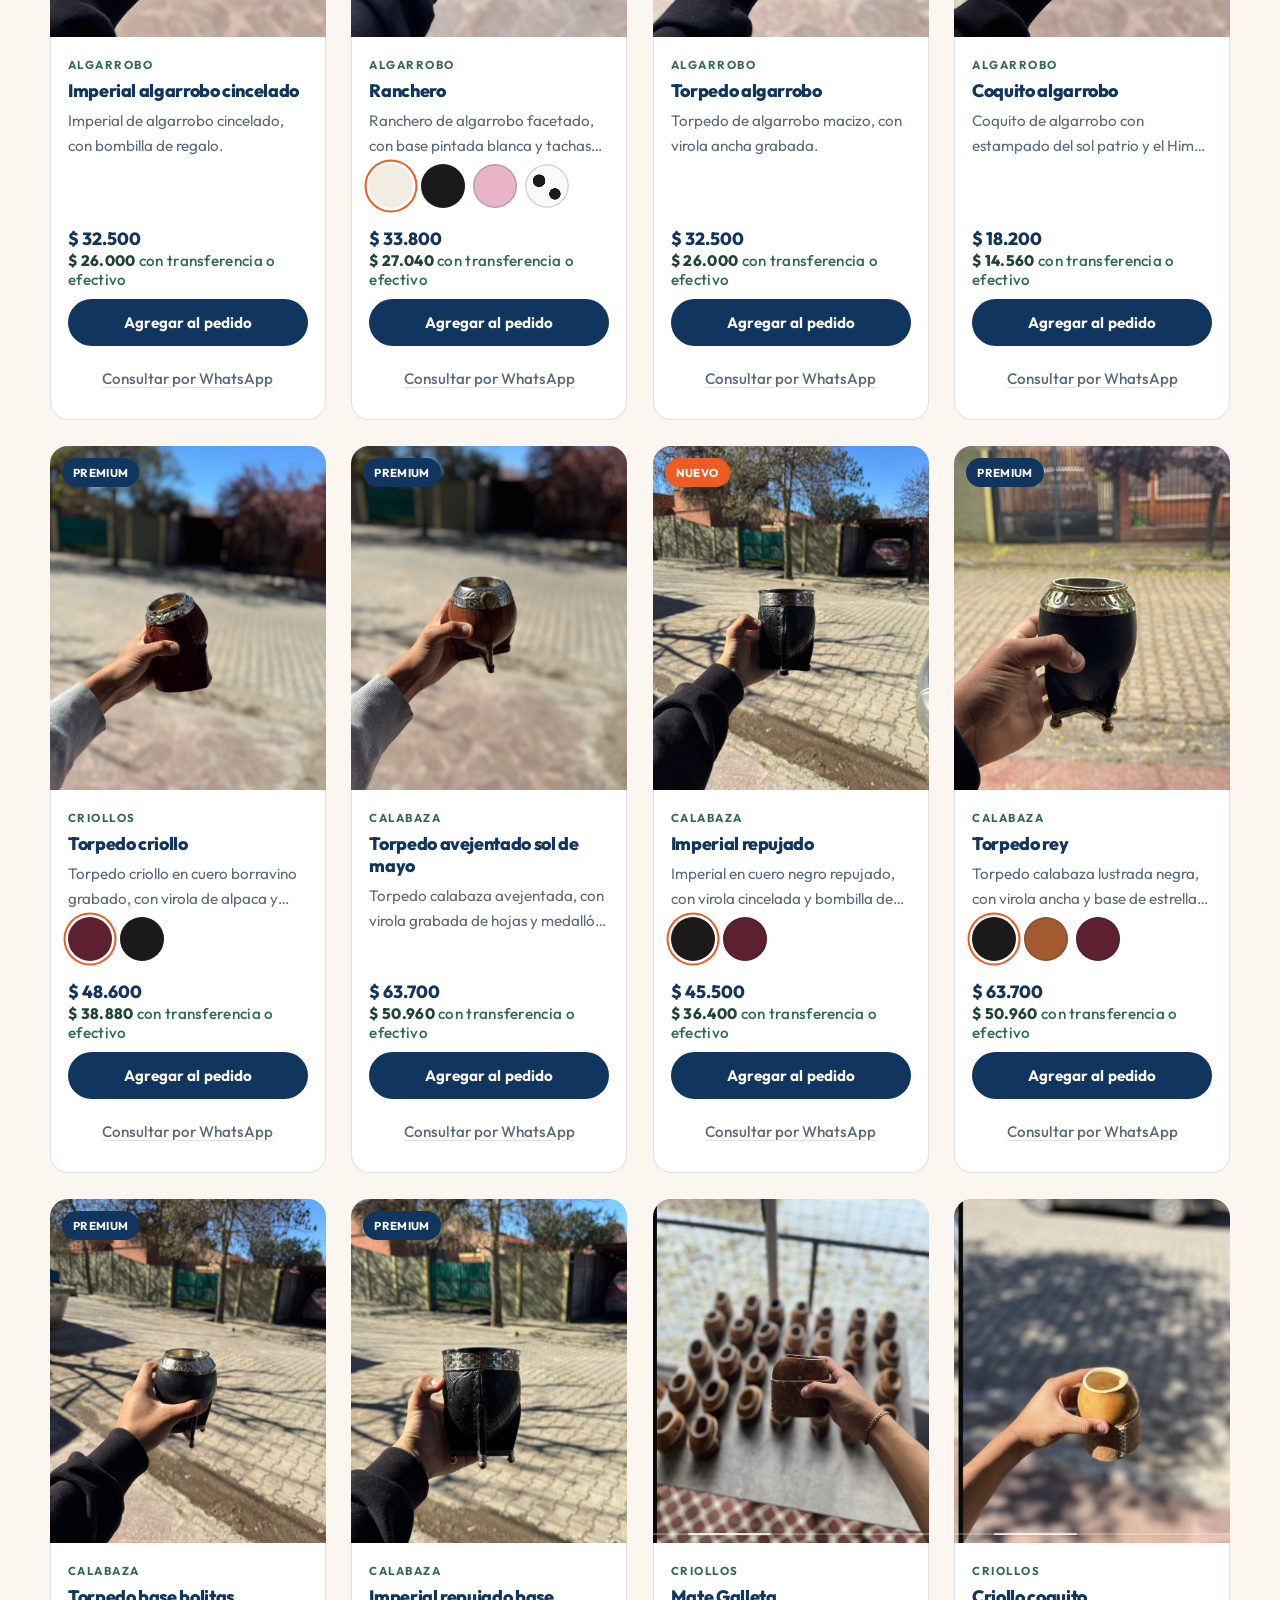
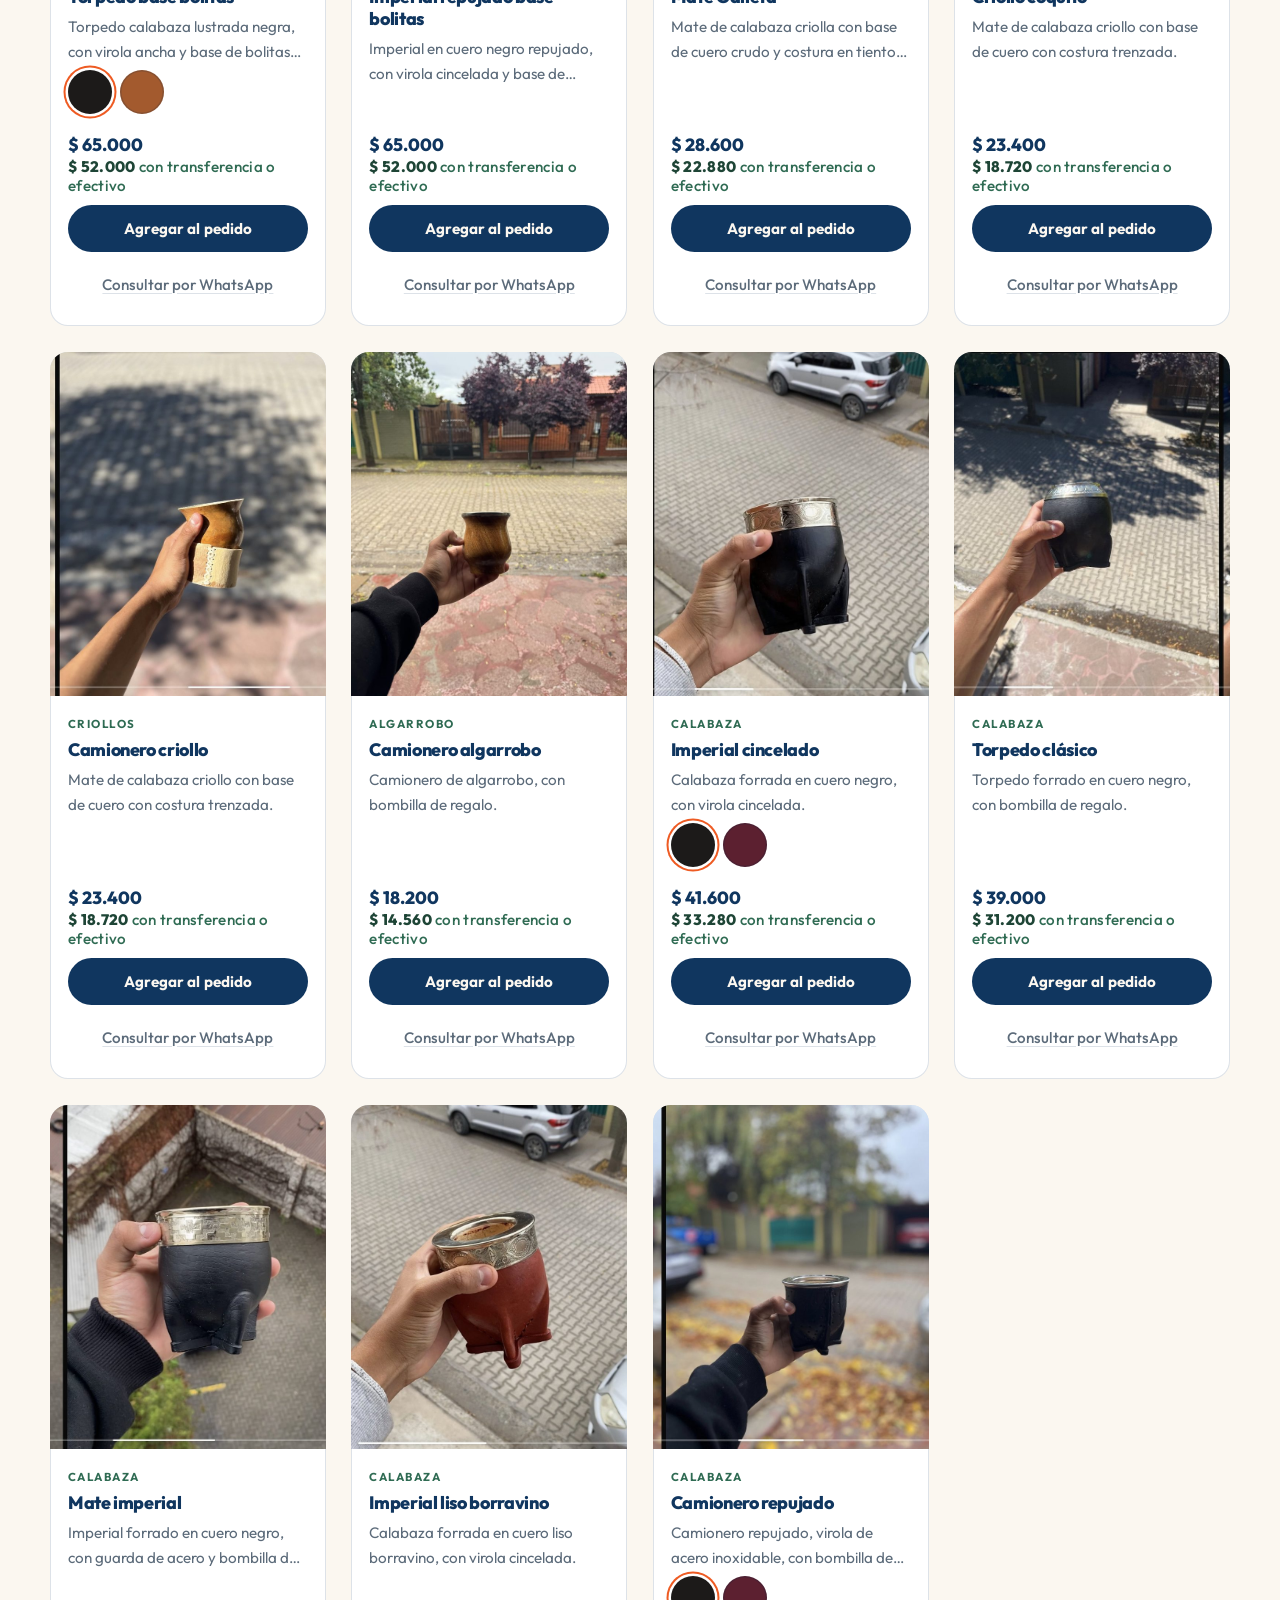
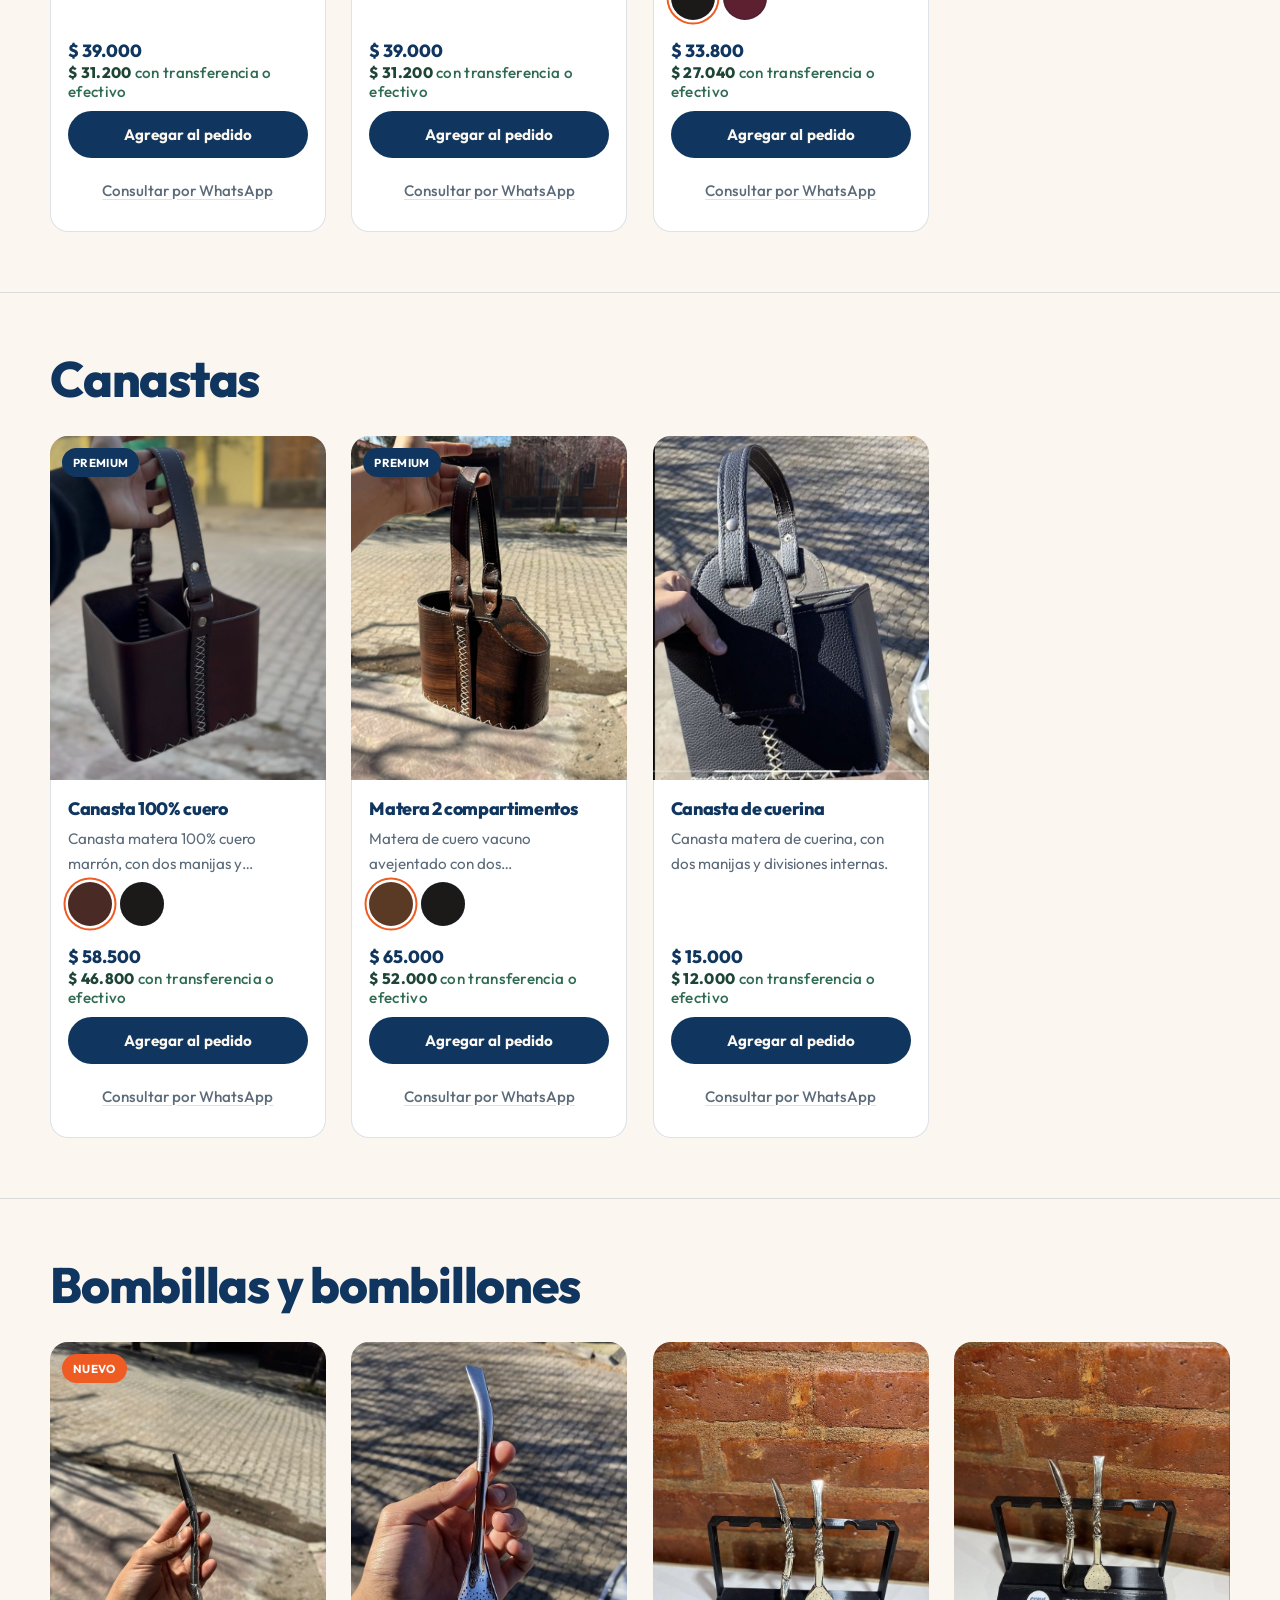
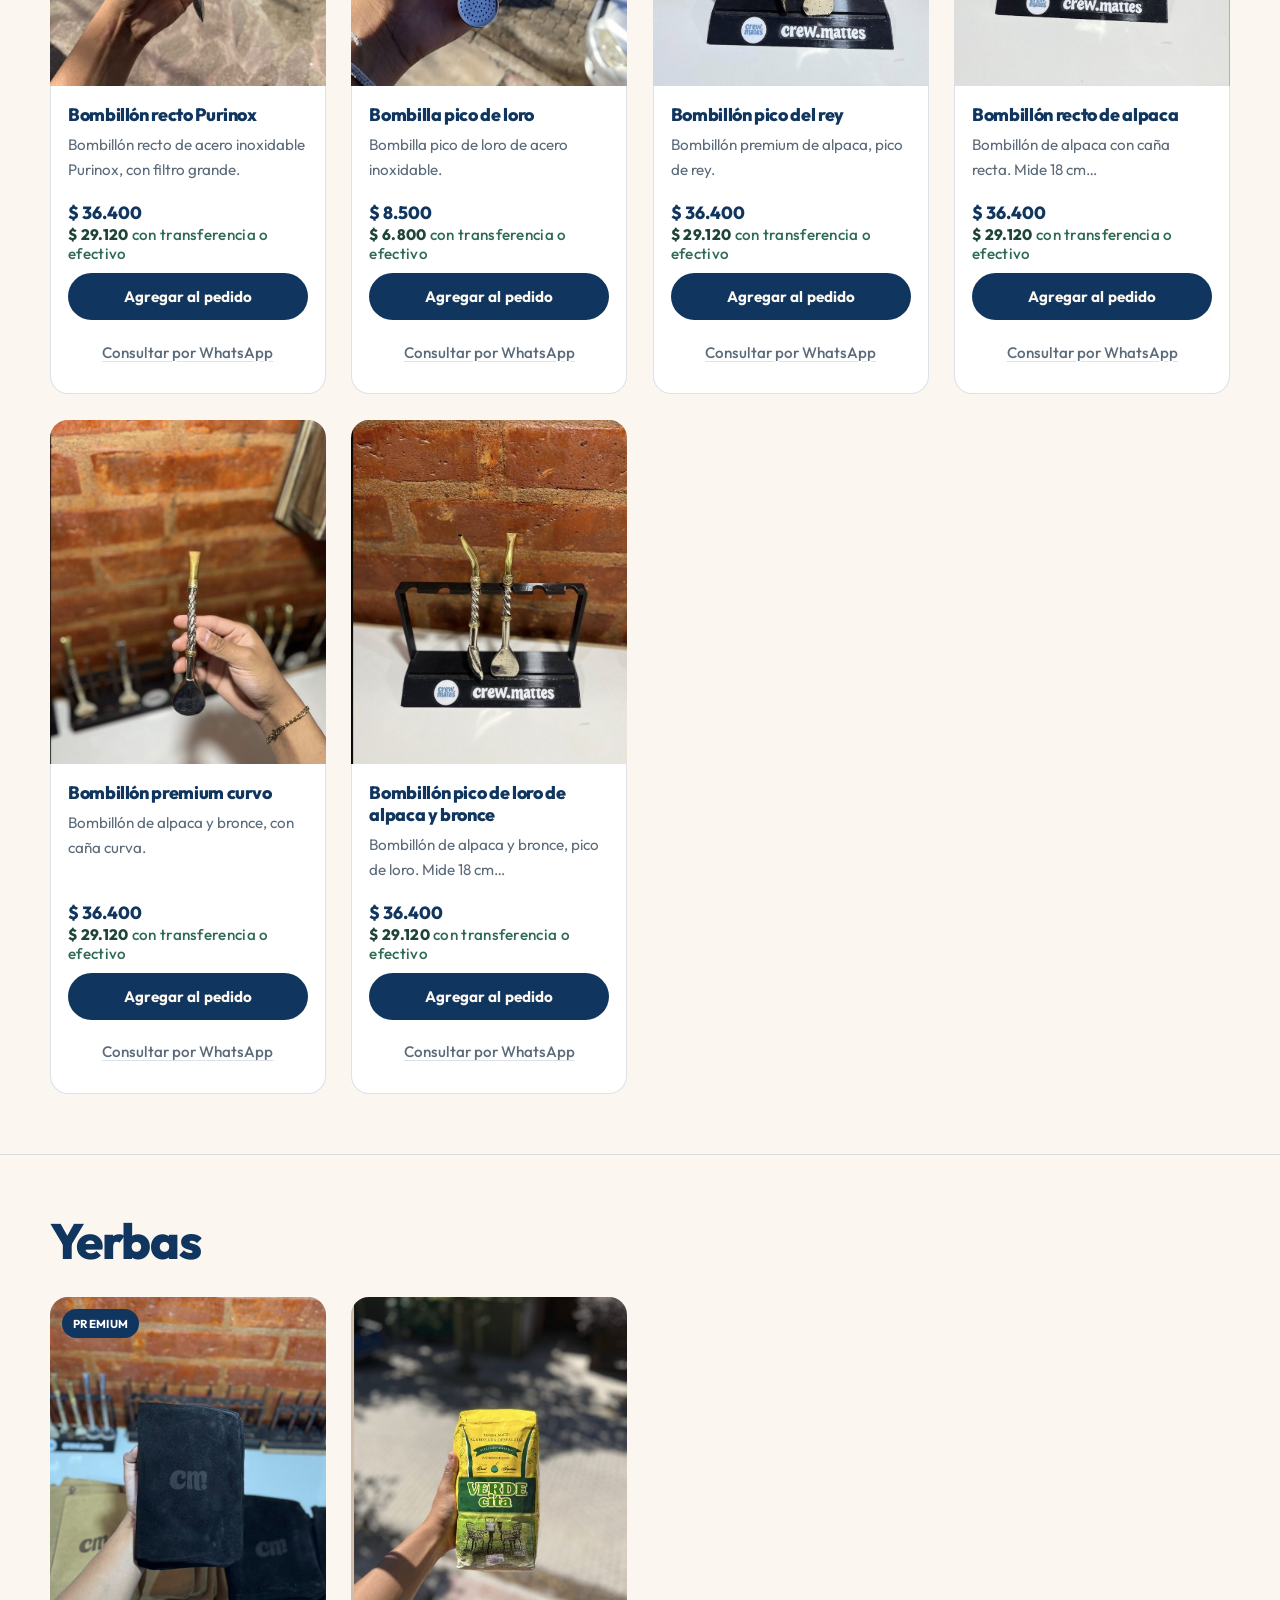
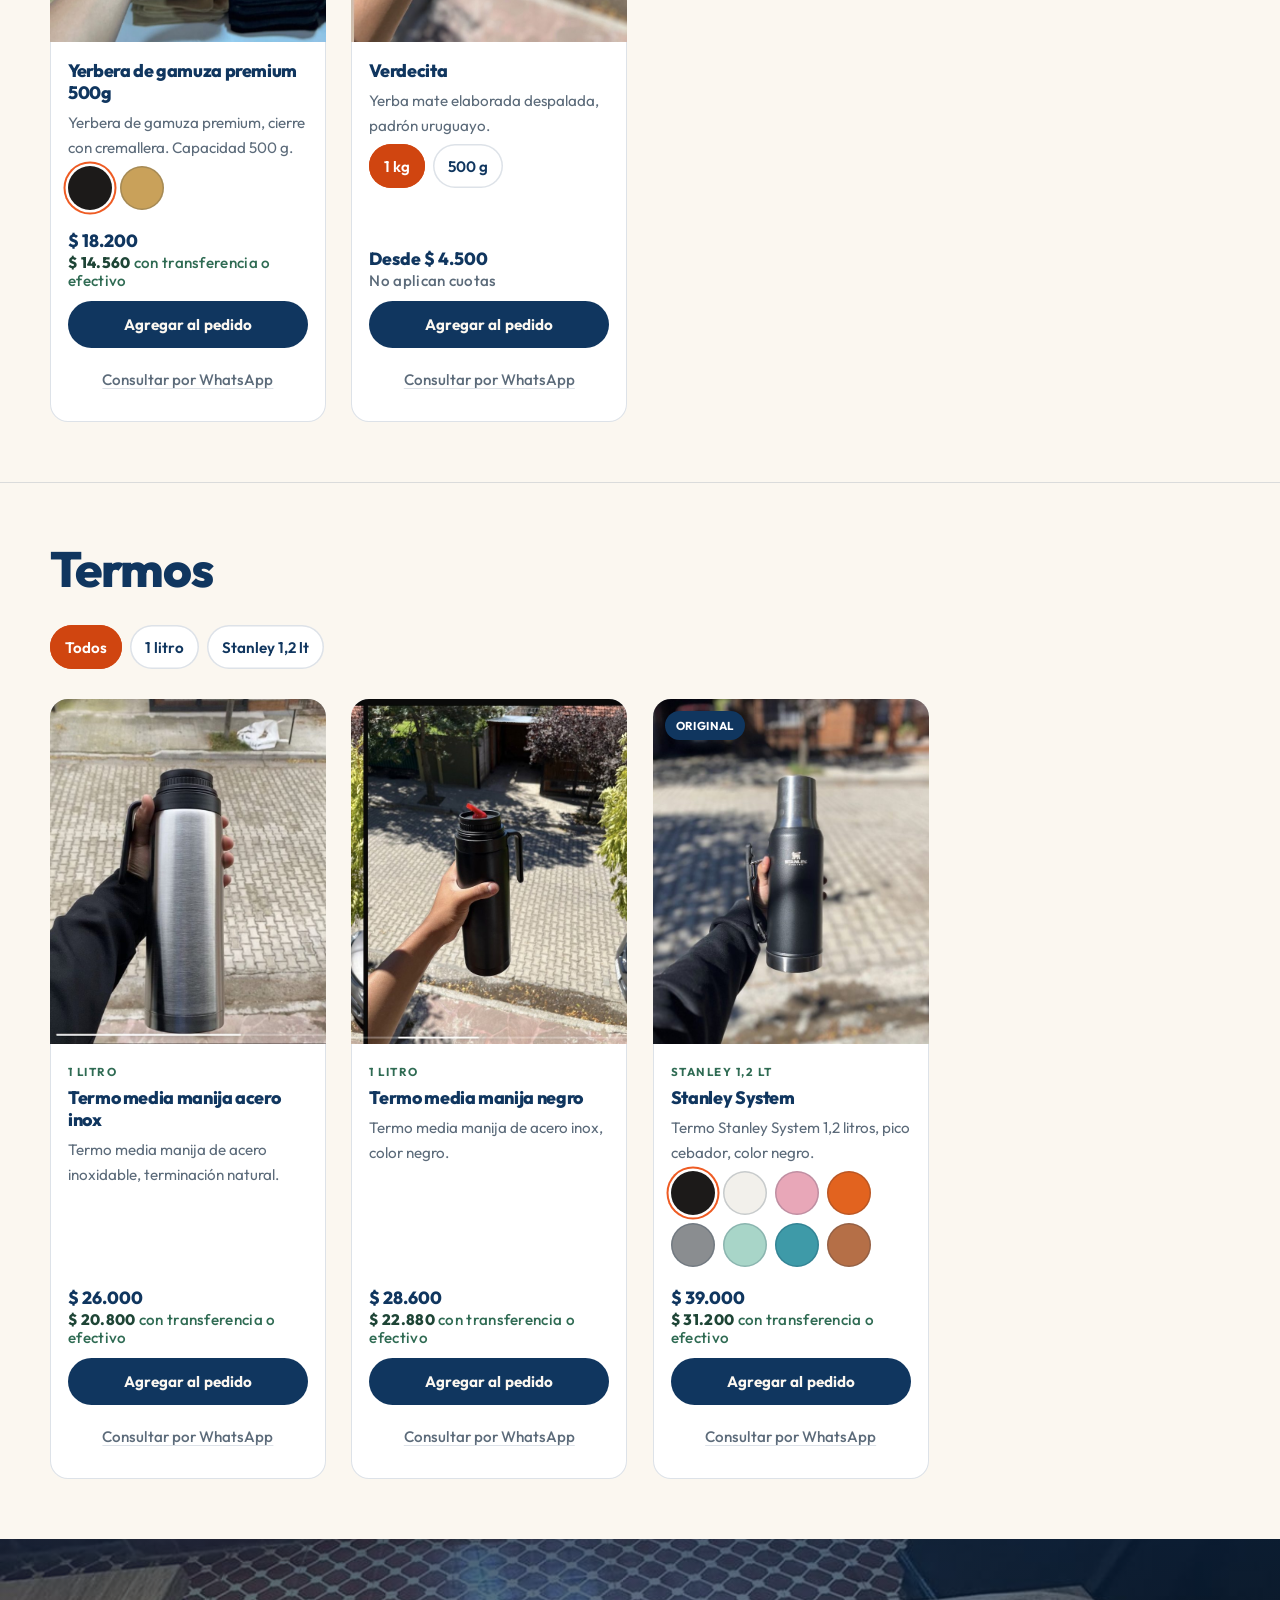
==== commit 36da50a1: "Imperial cuero crudo cincelado: nuevo en Recién llegados Co-Authored-By: Claude Sonnet 5.5 <noreply@" ====
--- a/index.html
+++ b/index.html
@@ -256,7 +256,7 @@
 <!-- vercel.json cachea /assets/ por 24hs. Sin el ?v=, un navegador que ya
      entró se queda con el JS viejo un día entero aunque haya deploy nuevo:
      hay que subir este número cada vez que cambie products.js o site.js. -->
-<script src="assets/js/products.js?v=40"></script>
+<script src="assets/js/products.js?v=41"></script>
 <script src="assets/js/site.js?v=21"></script>
 </body>
 </html>
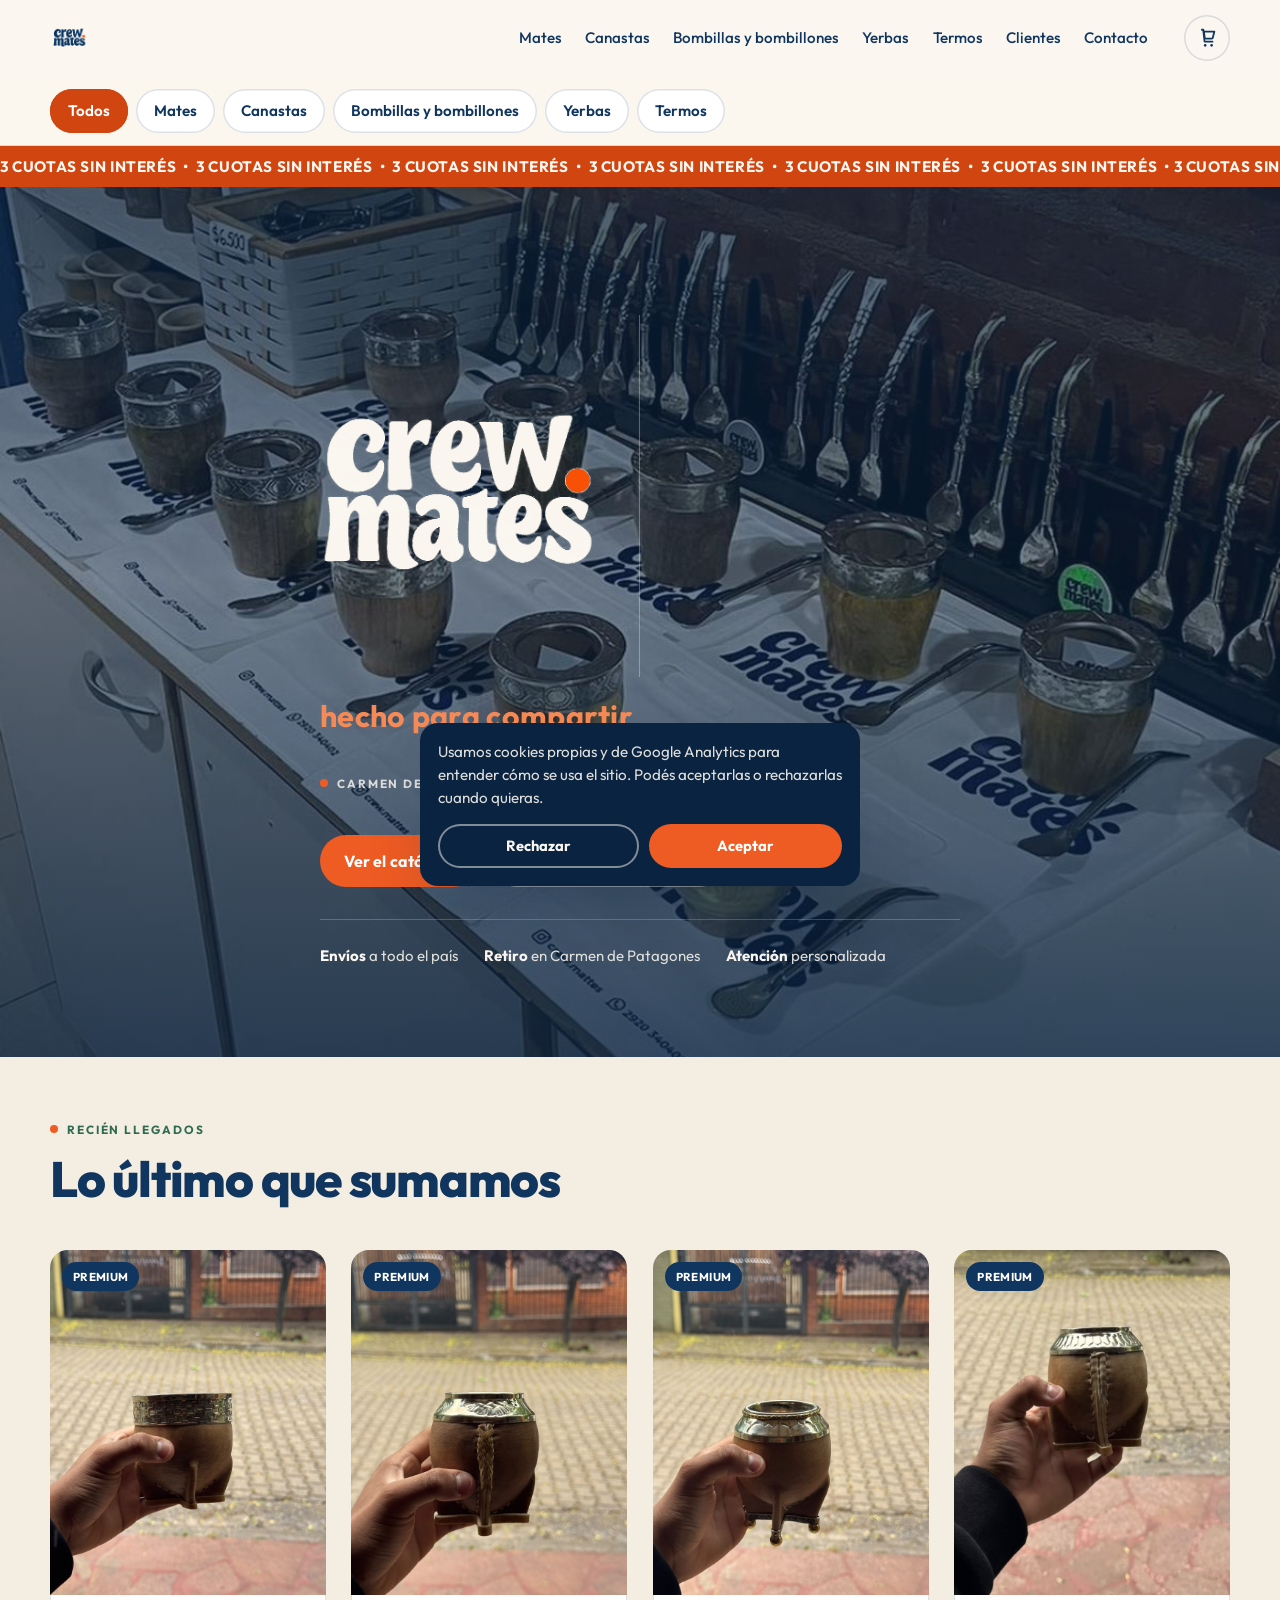
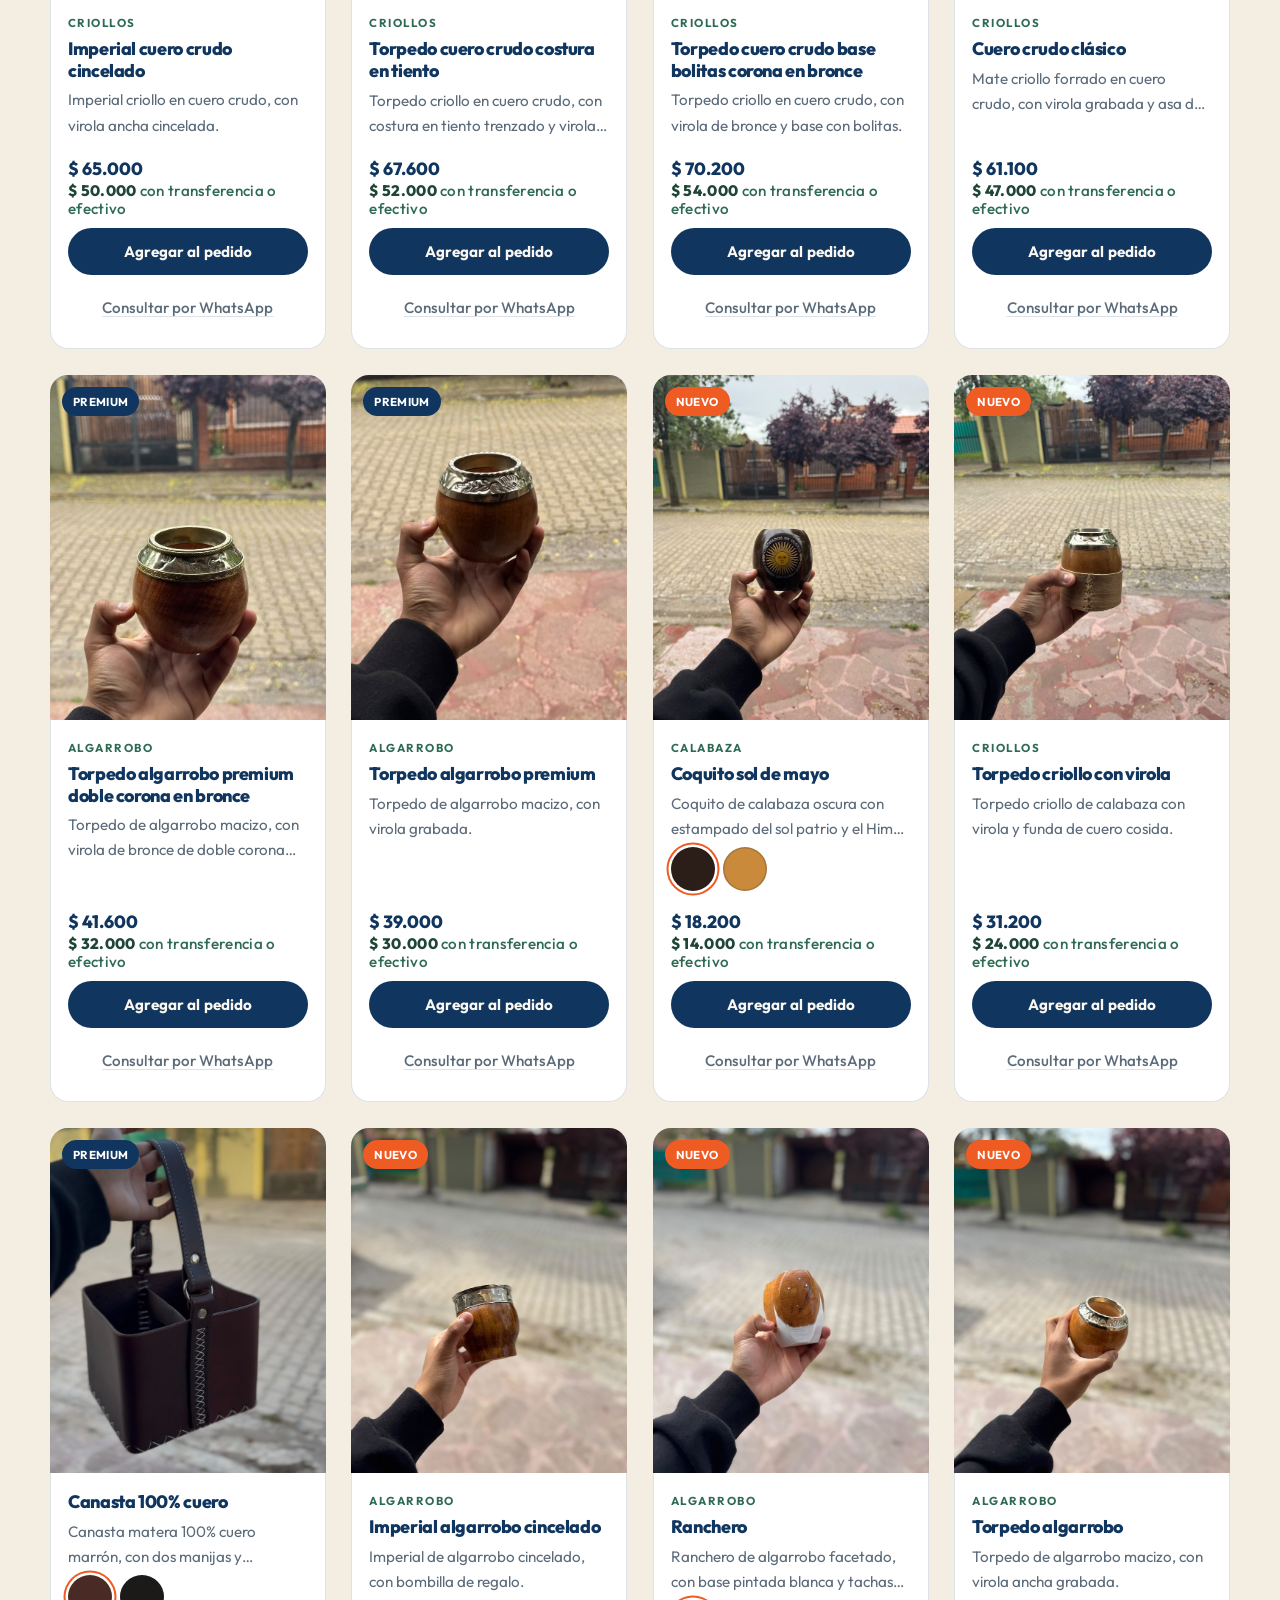
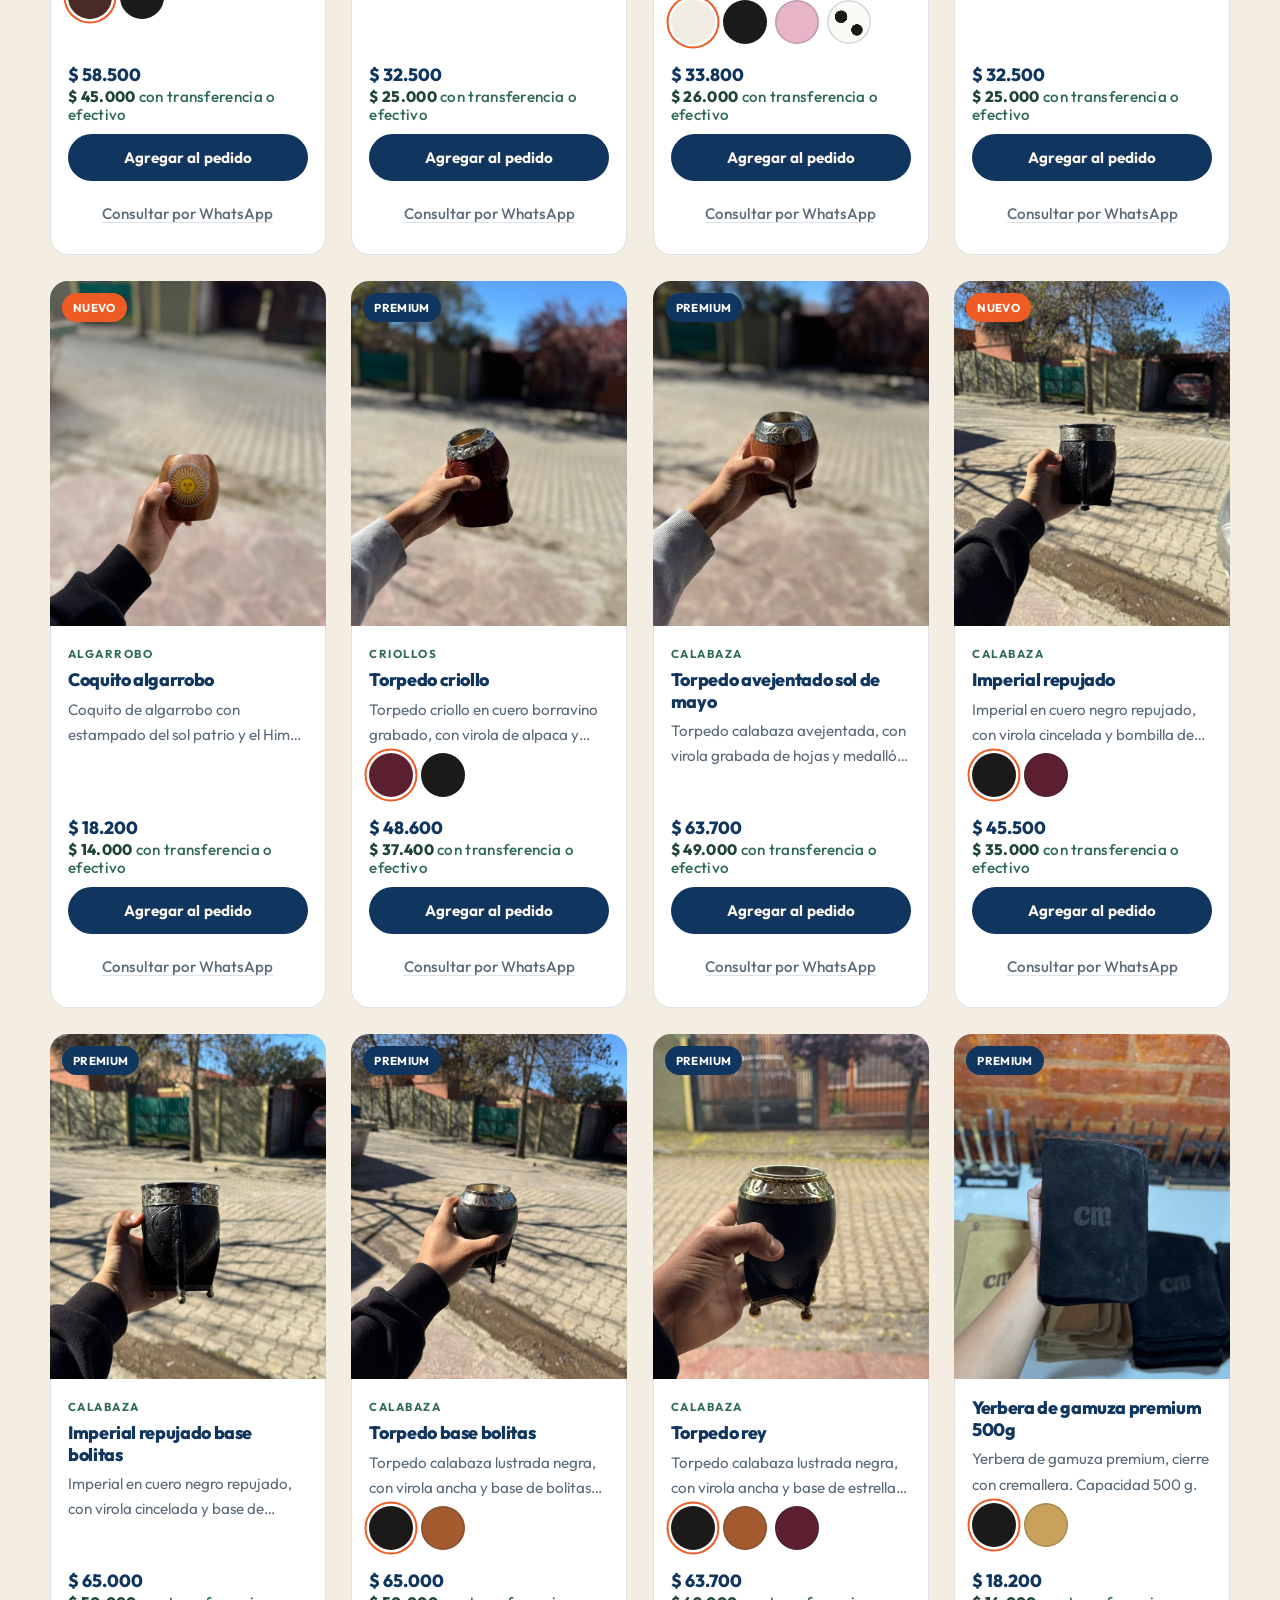
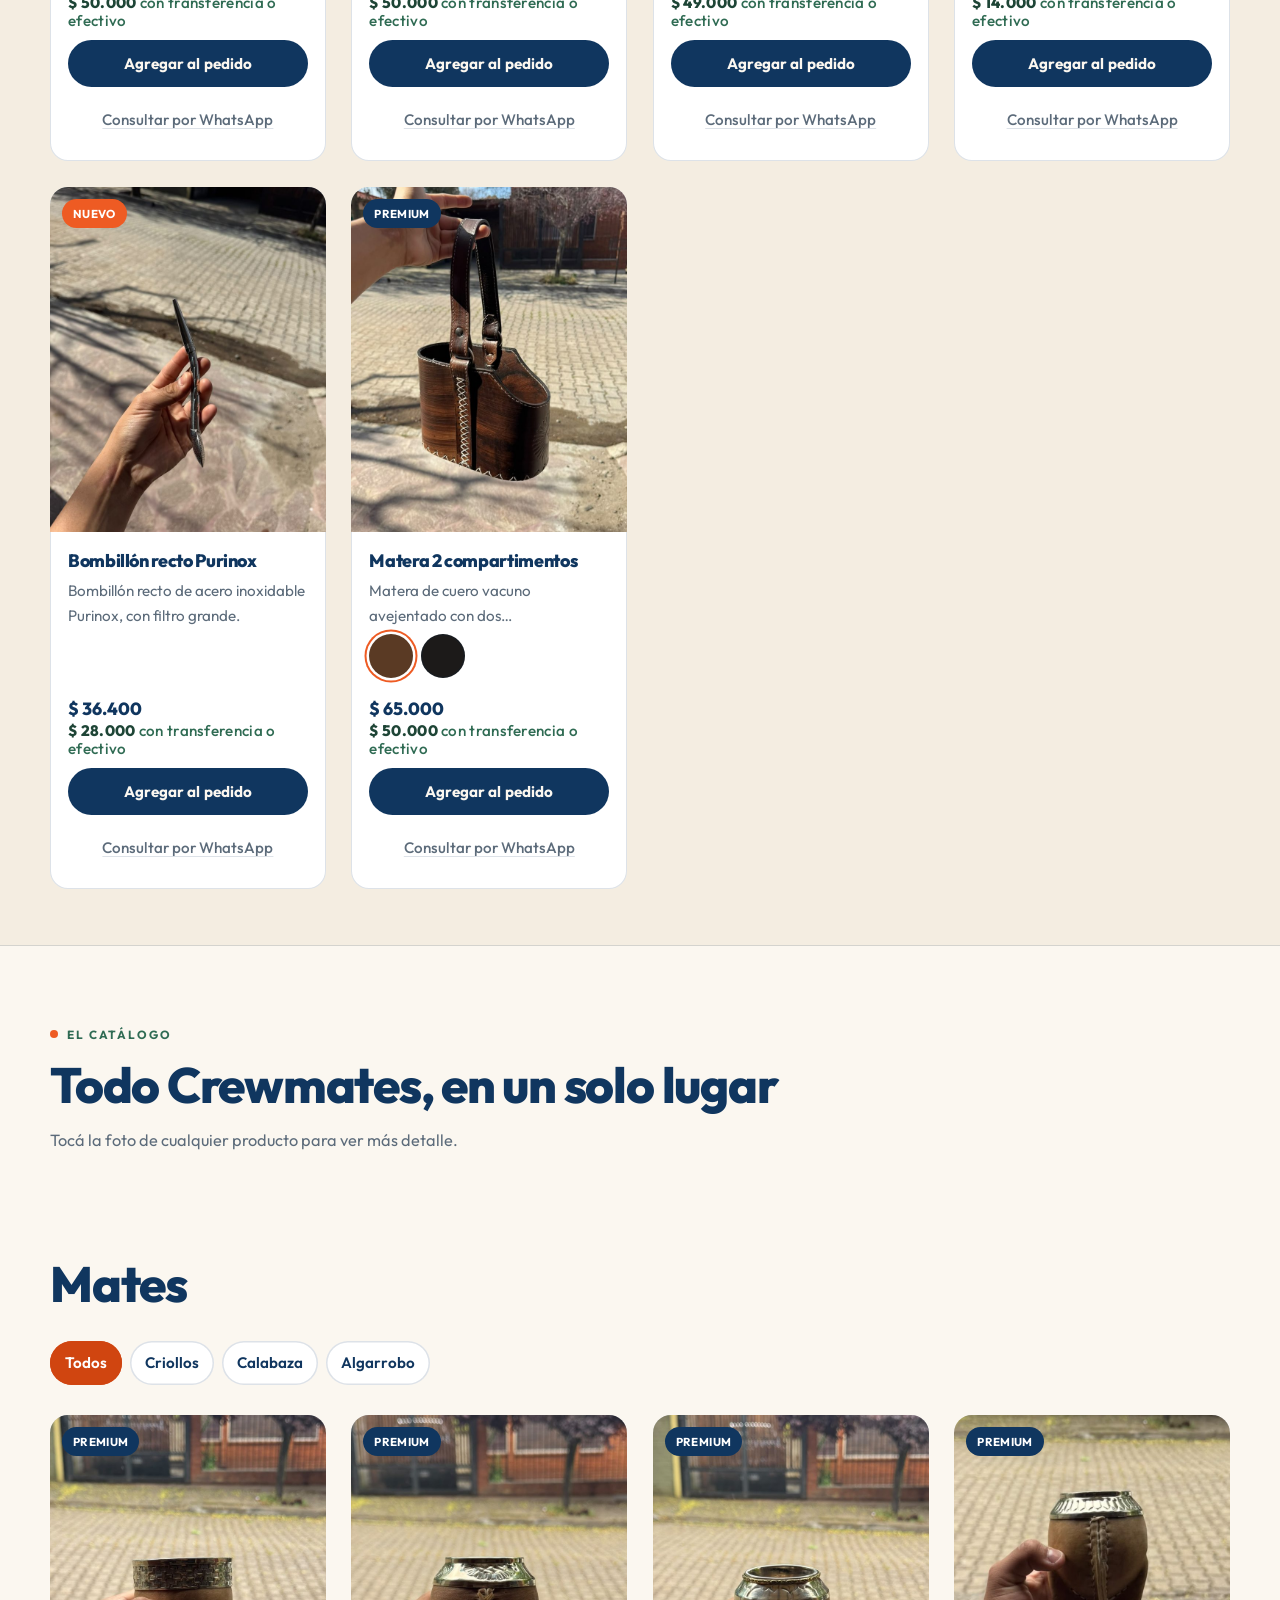
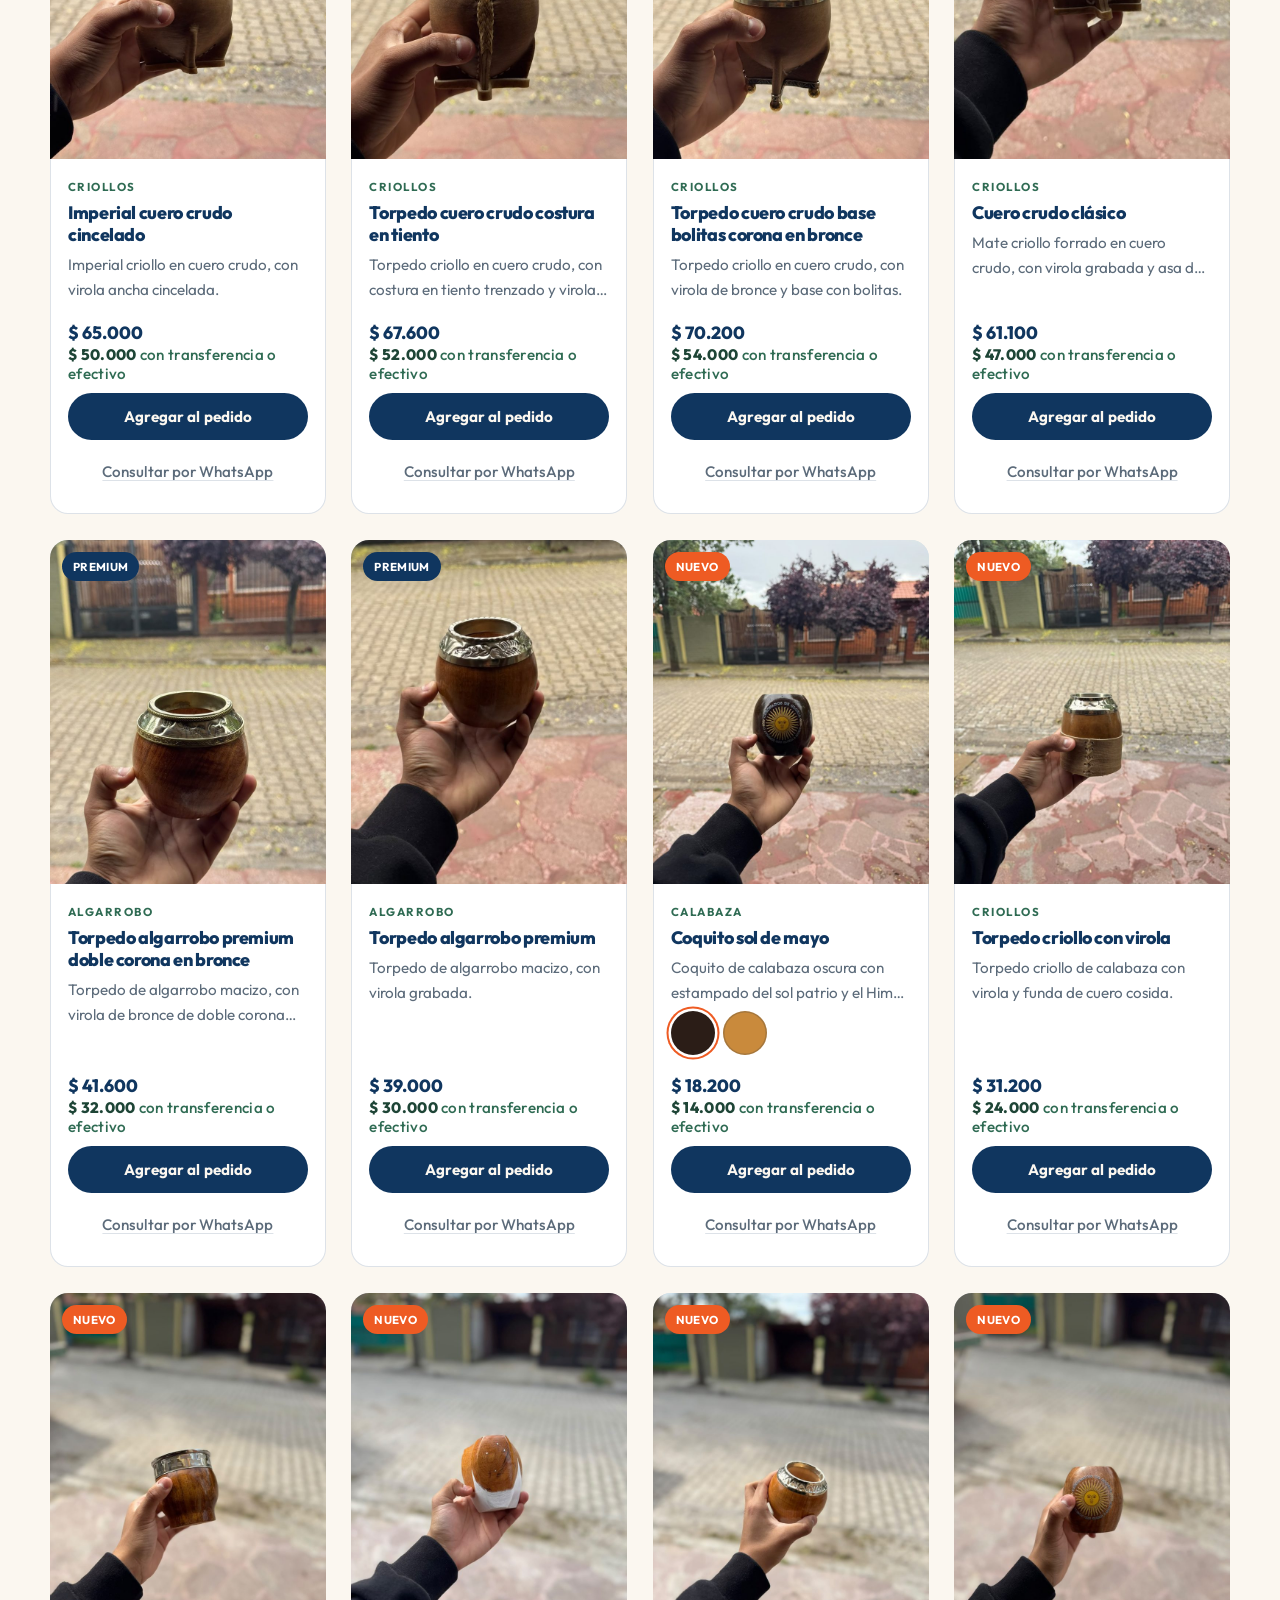
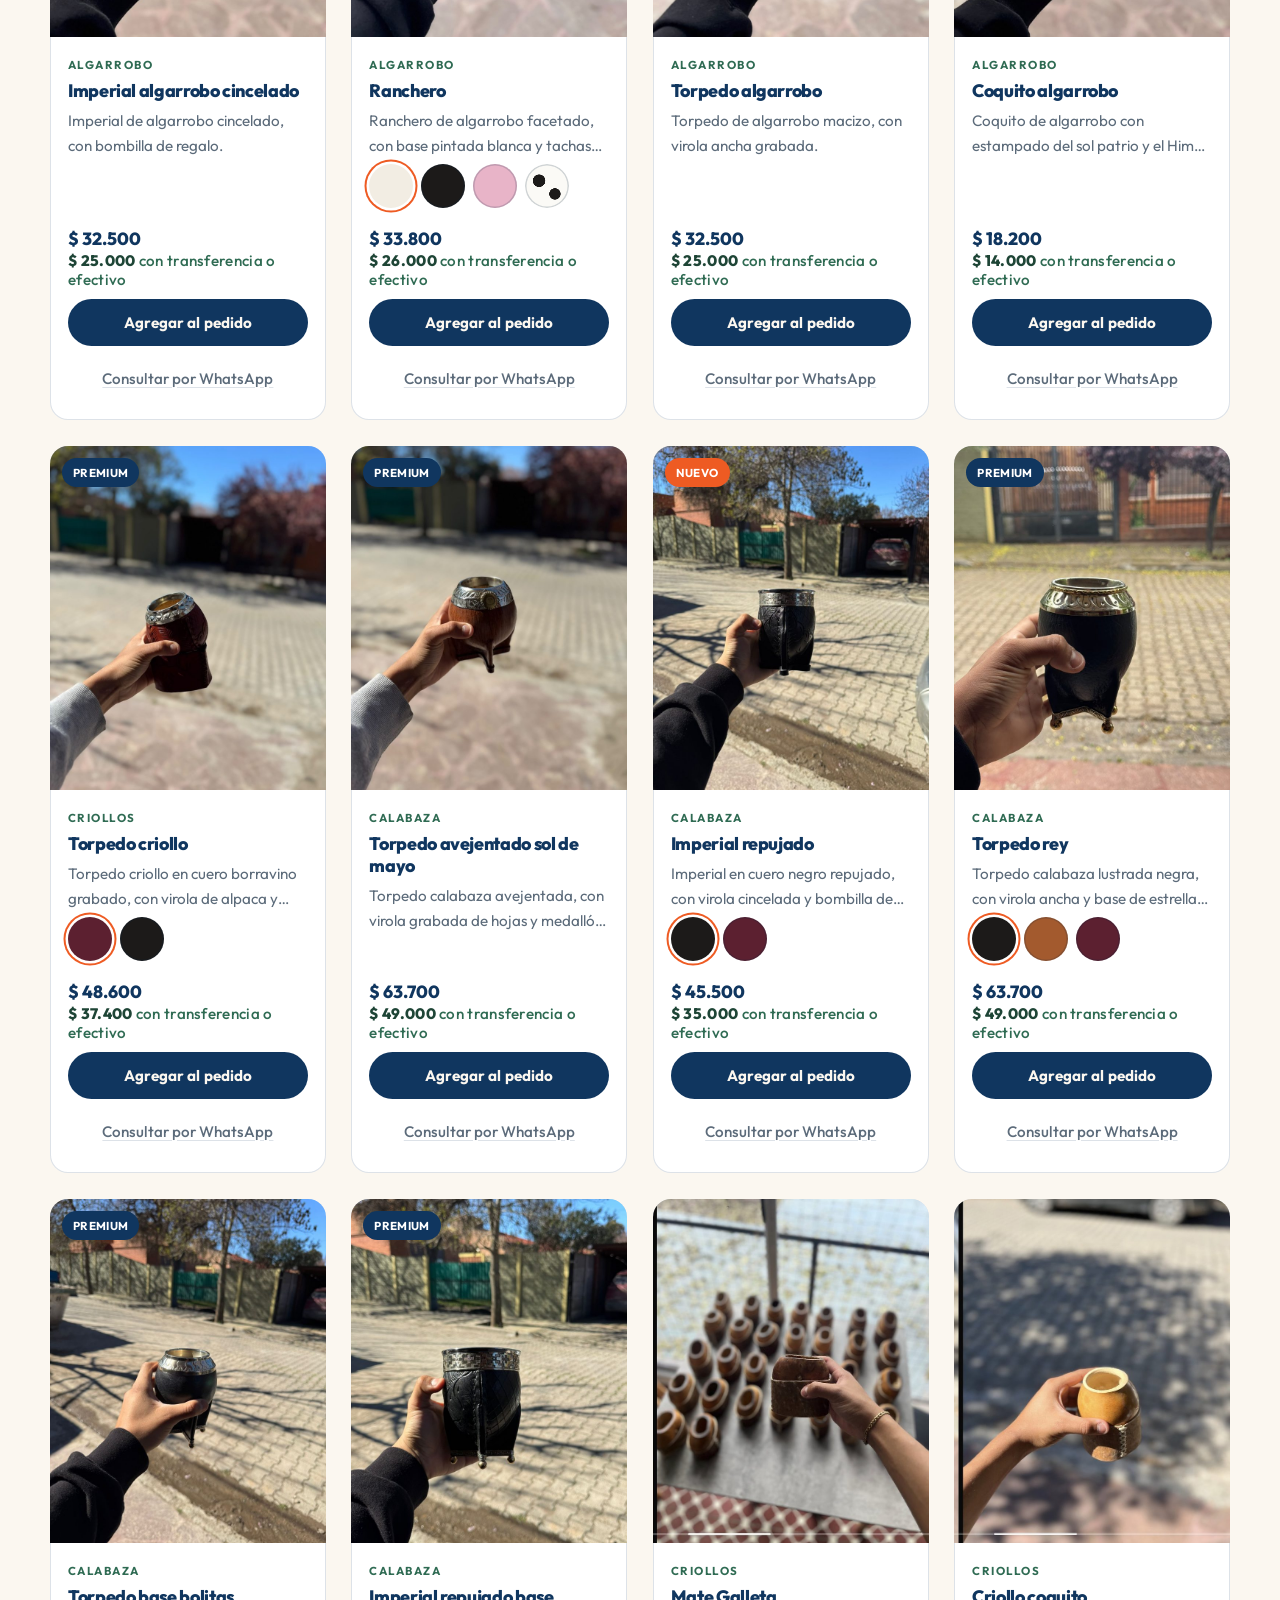
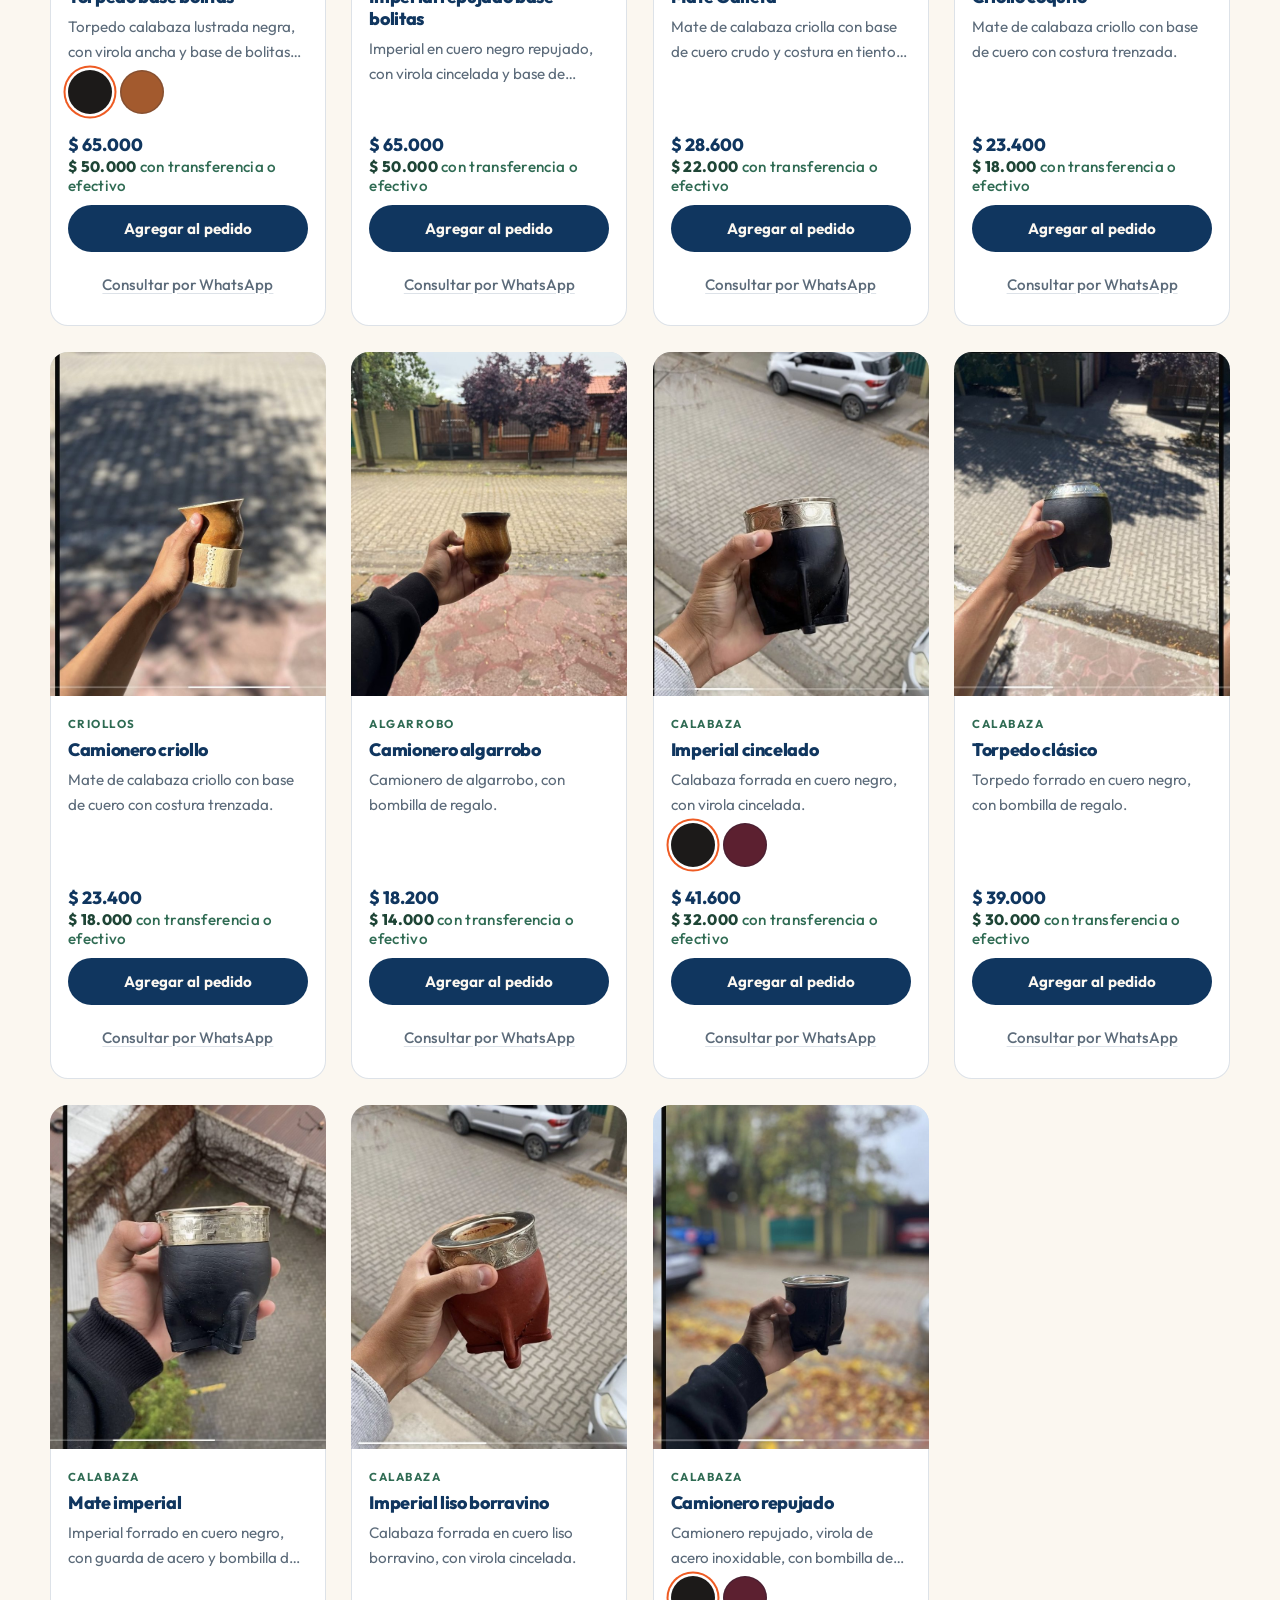
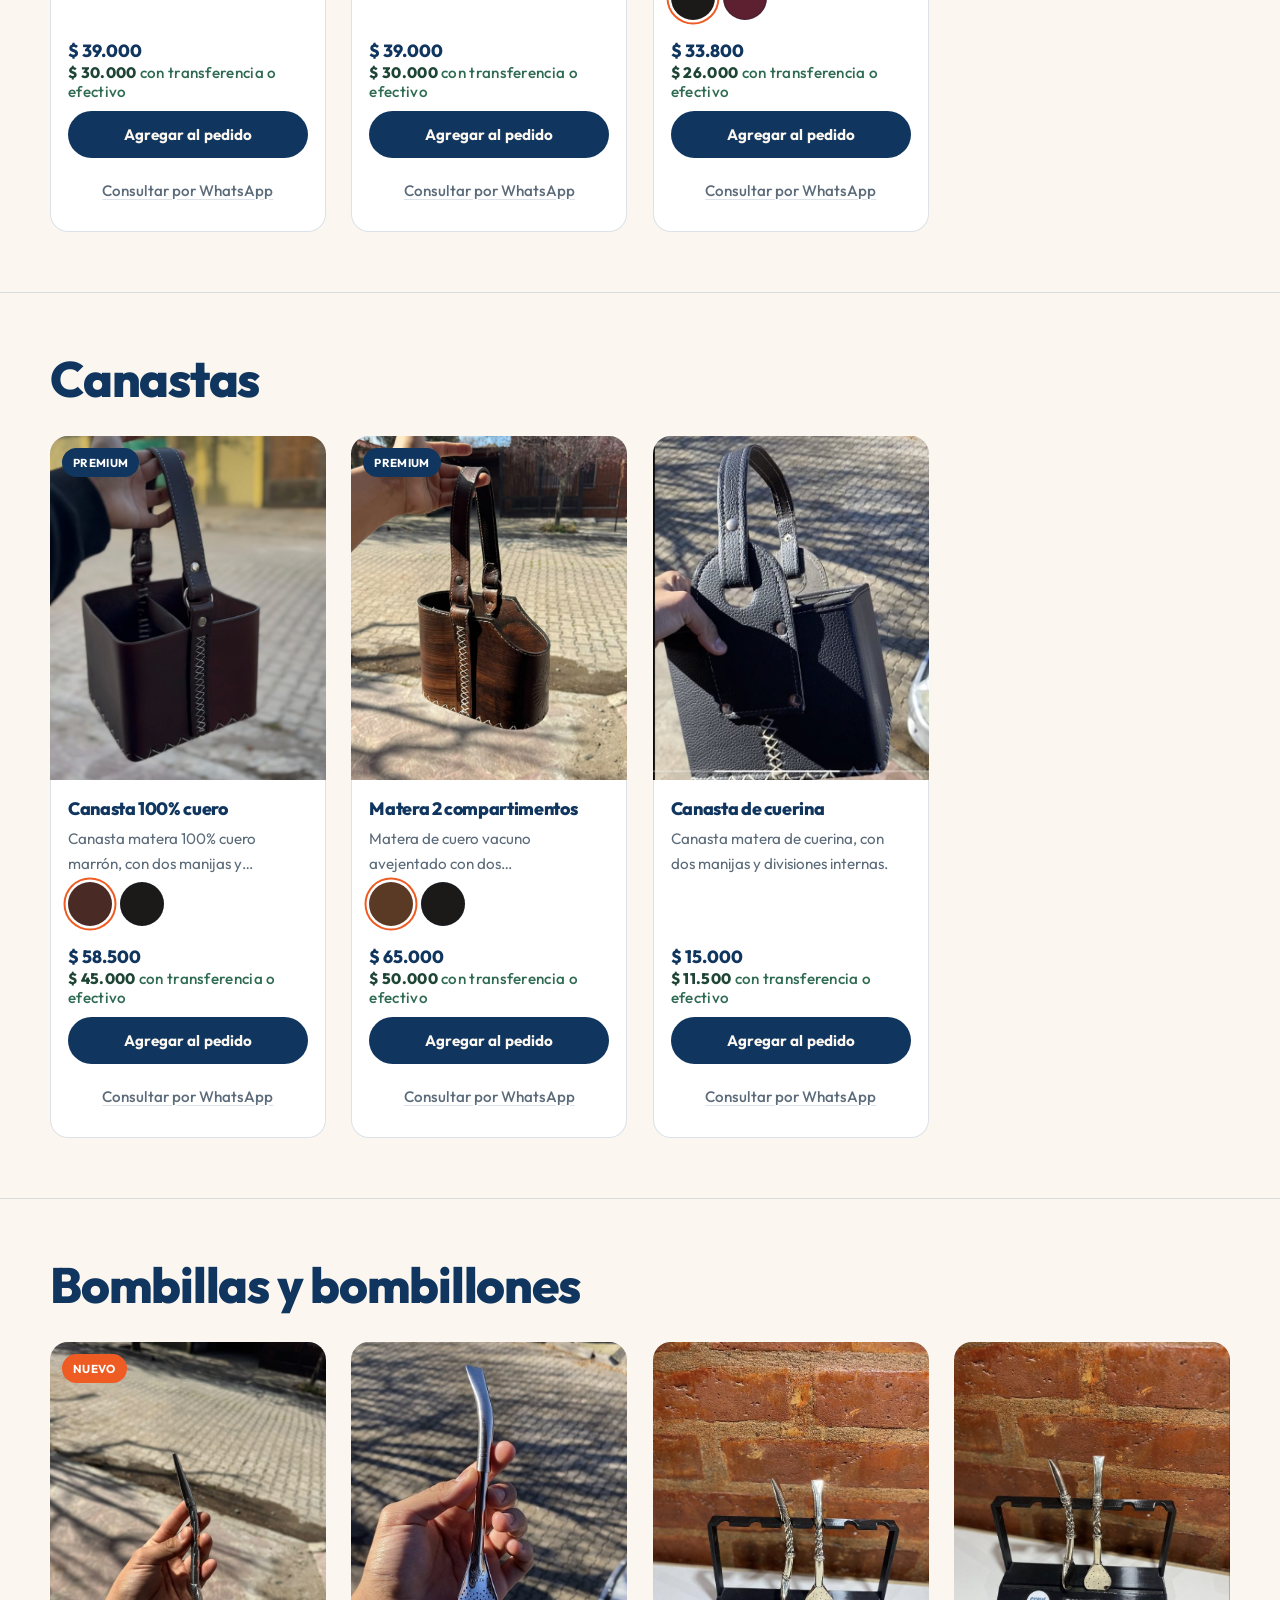
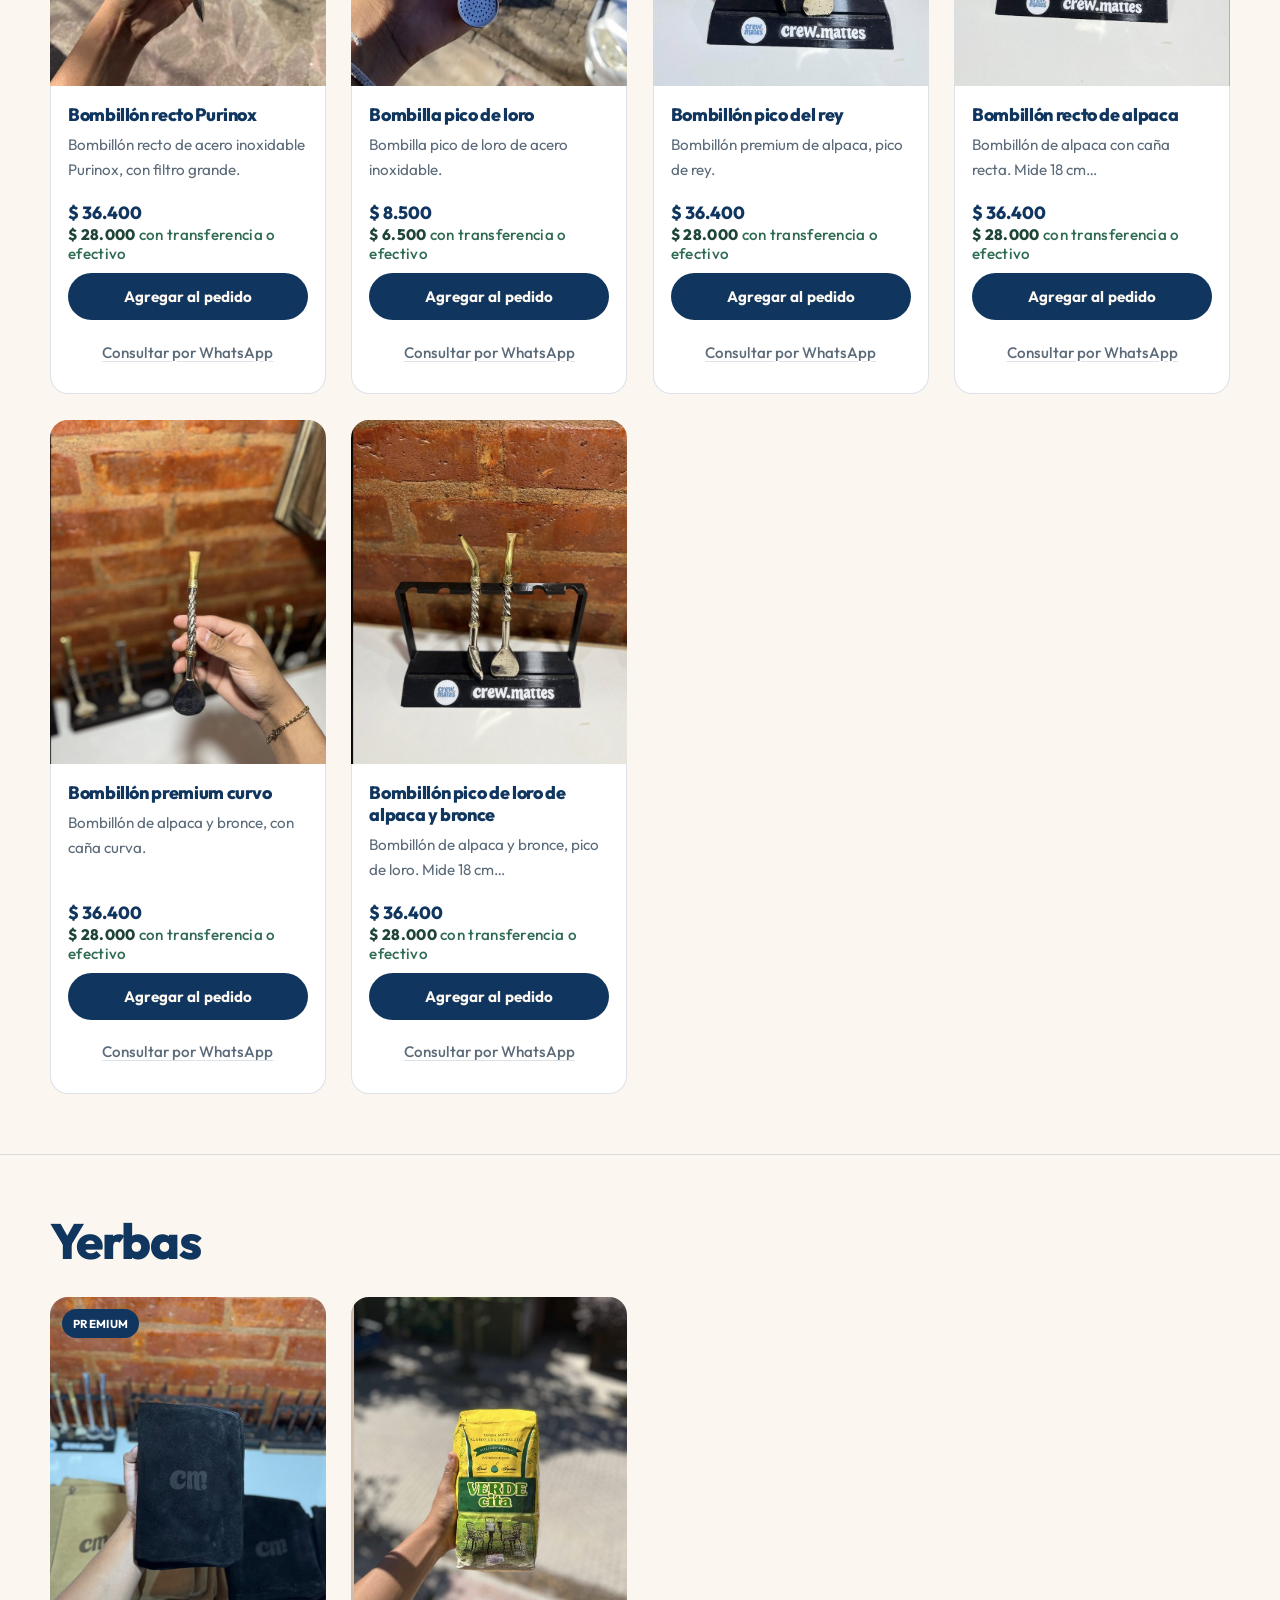
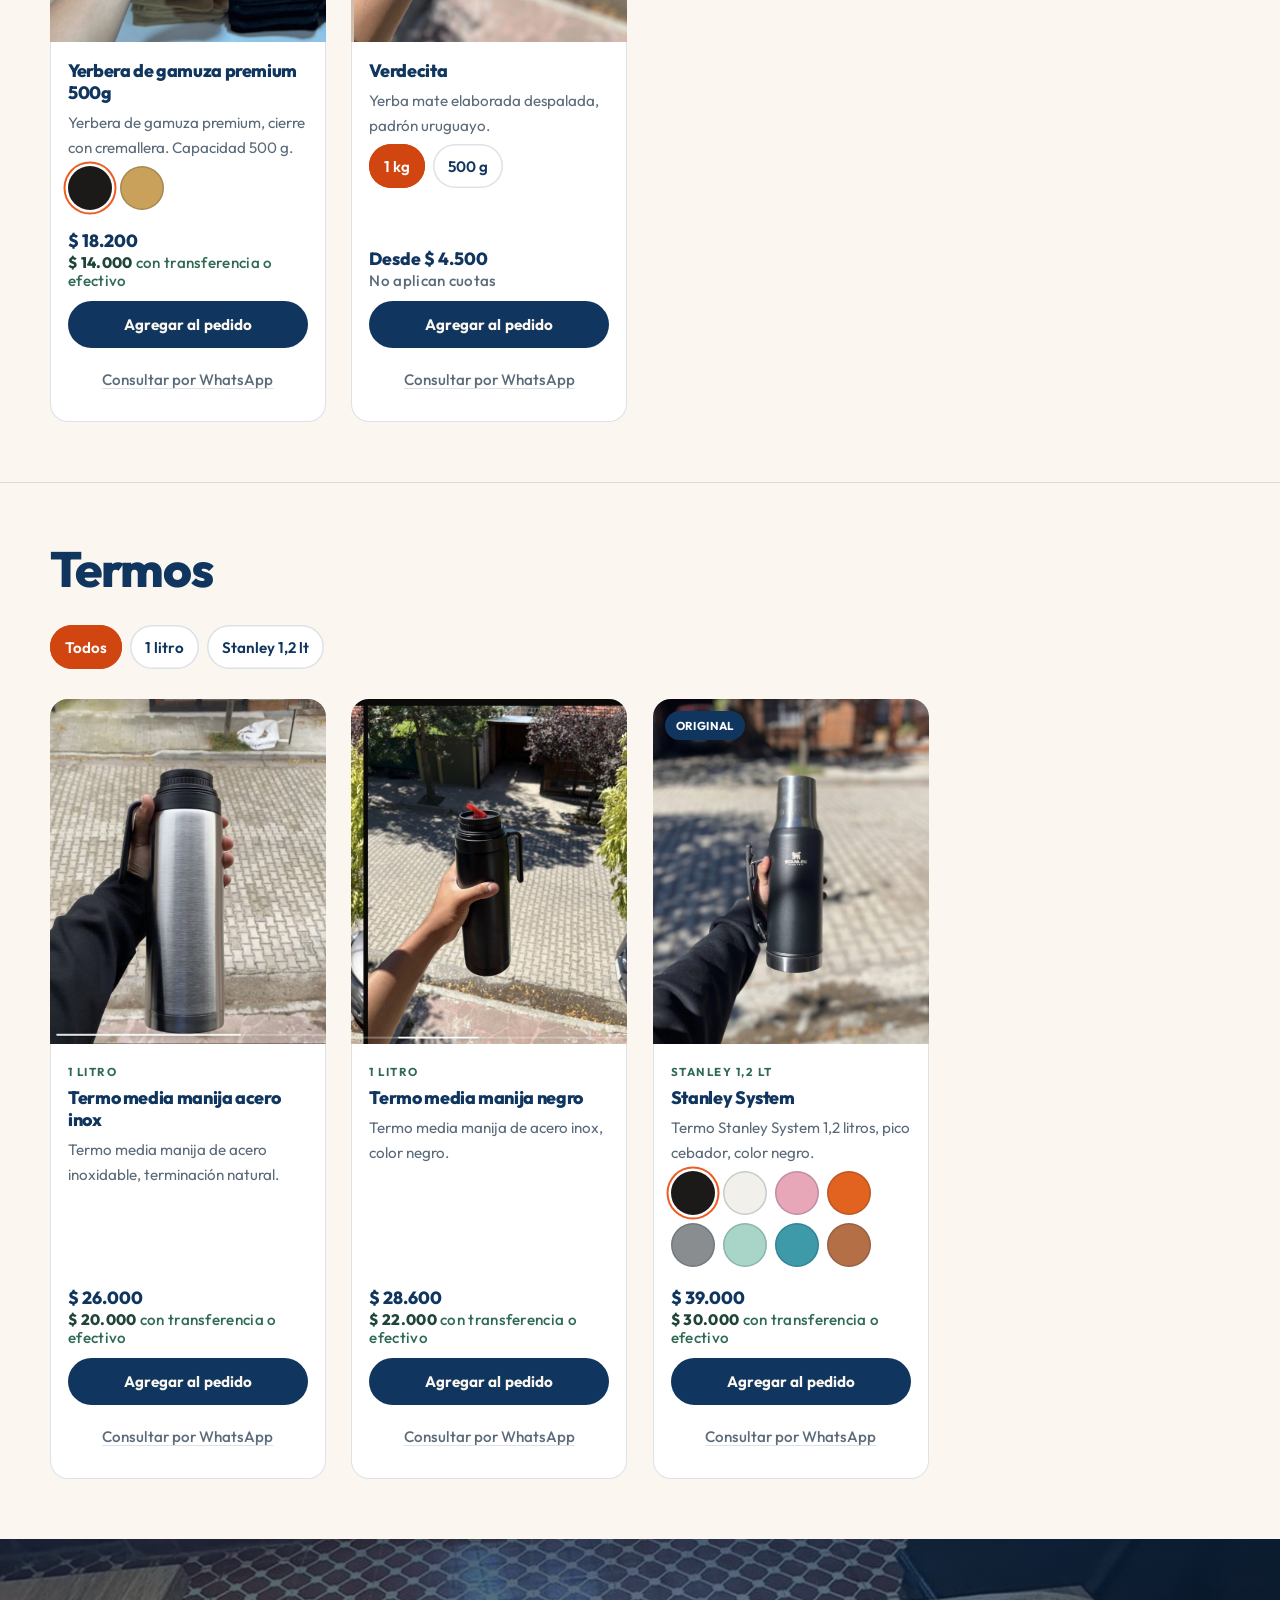
==== commit 785a289c: "Precio de efectivo/transferencia = lista ÷ 1,3 (antes lista − 20%) Los precios de lista del catálogo" ====
--- a/index.html
+++ b/index.html
@@ -256,7 +256,7 @@
 <!-- vercel.json cachea /assets/ por 24hs. Sin el ?v=, un navegador que ya
      entró se queda con el JS viejo un día entero aunque haya deploy nuevo:
      hay que subir este número cada vez que cambie products.js o site.js. -->
-<script src="assets/js/products.js?v=41"></script>
-<script src="assets/js/site.js?v=21"></script>
+<script src="assets/js/products.js?v=42"></script>
+<script src="assets/js/site.js?v=22"></script>
 </body>
 </html>
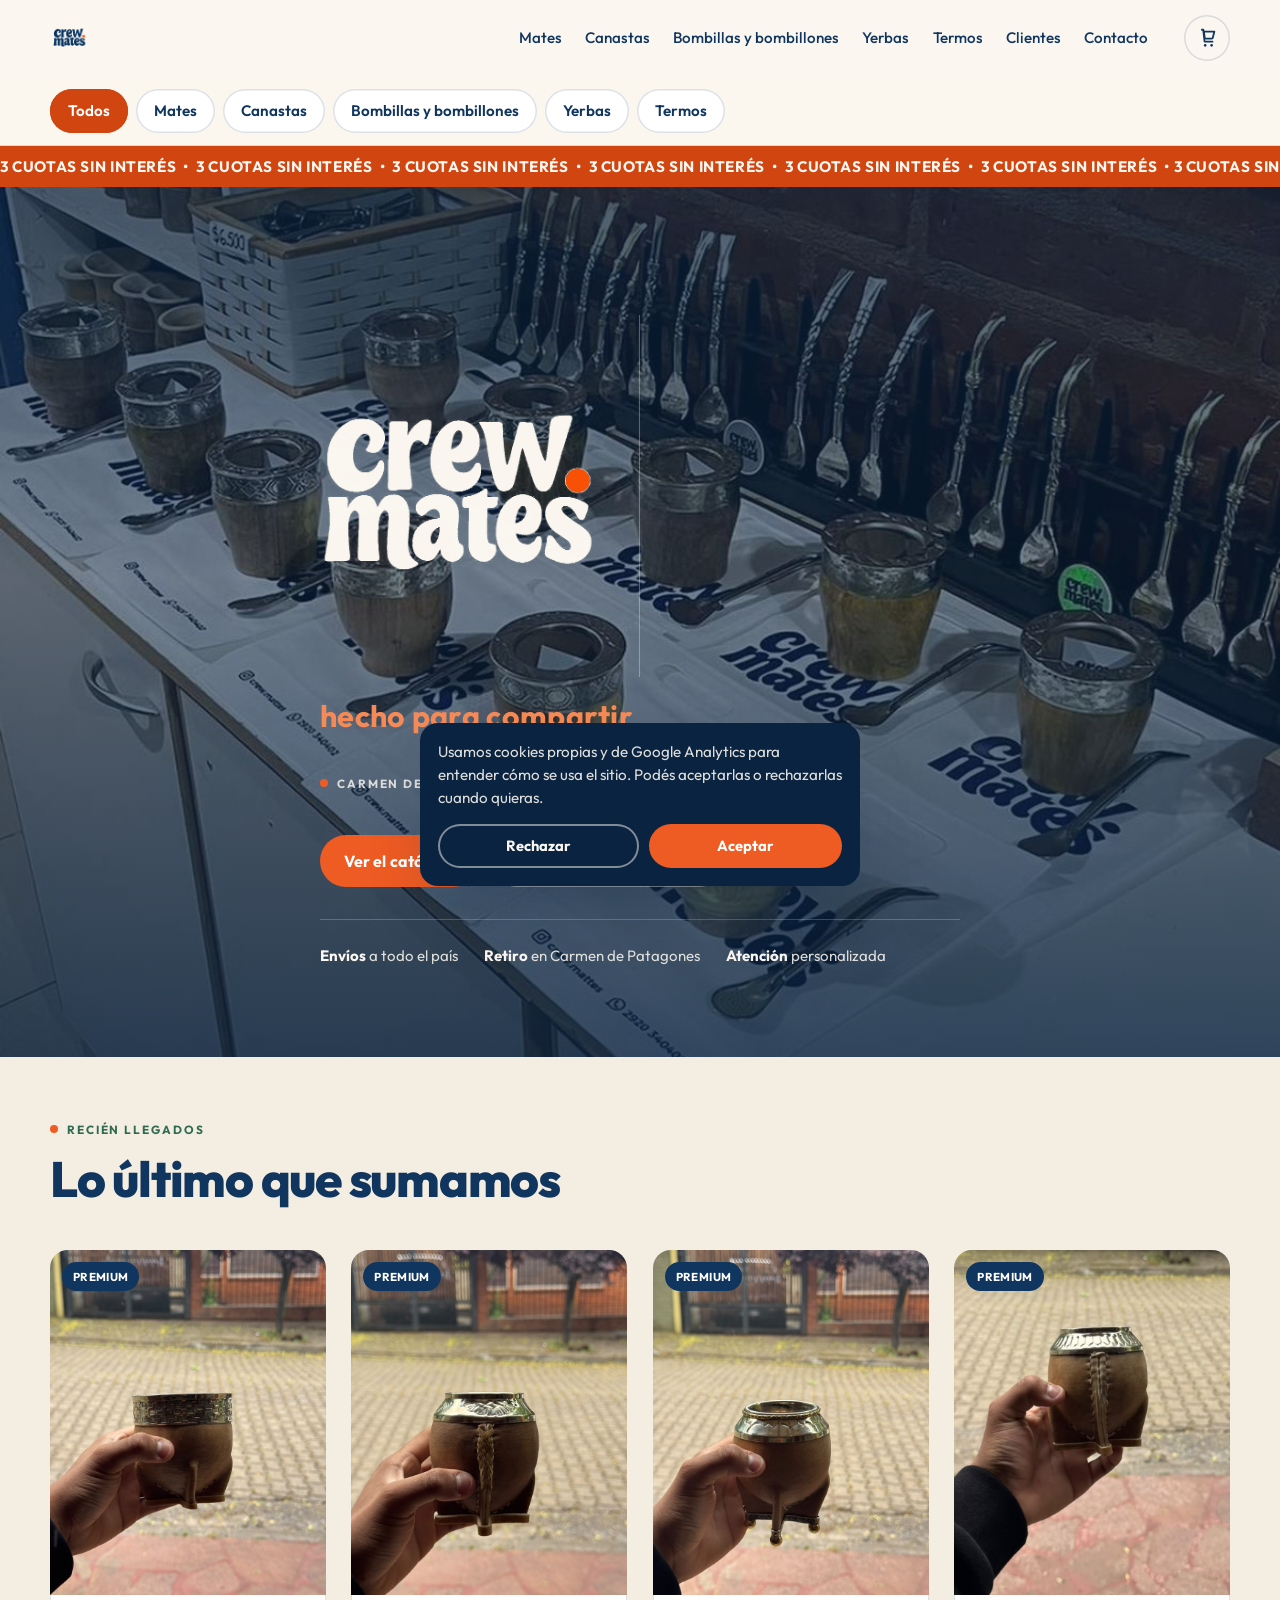
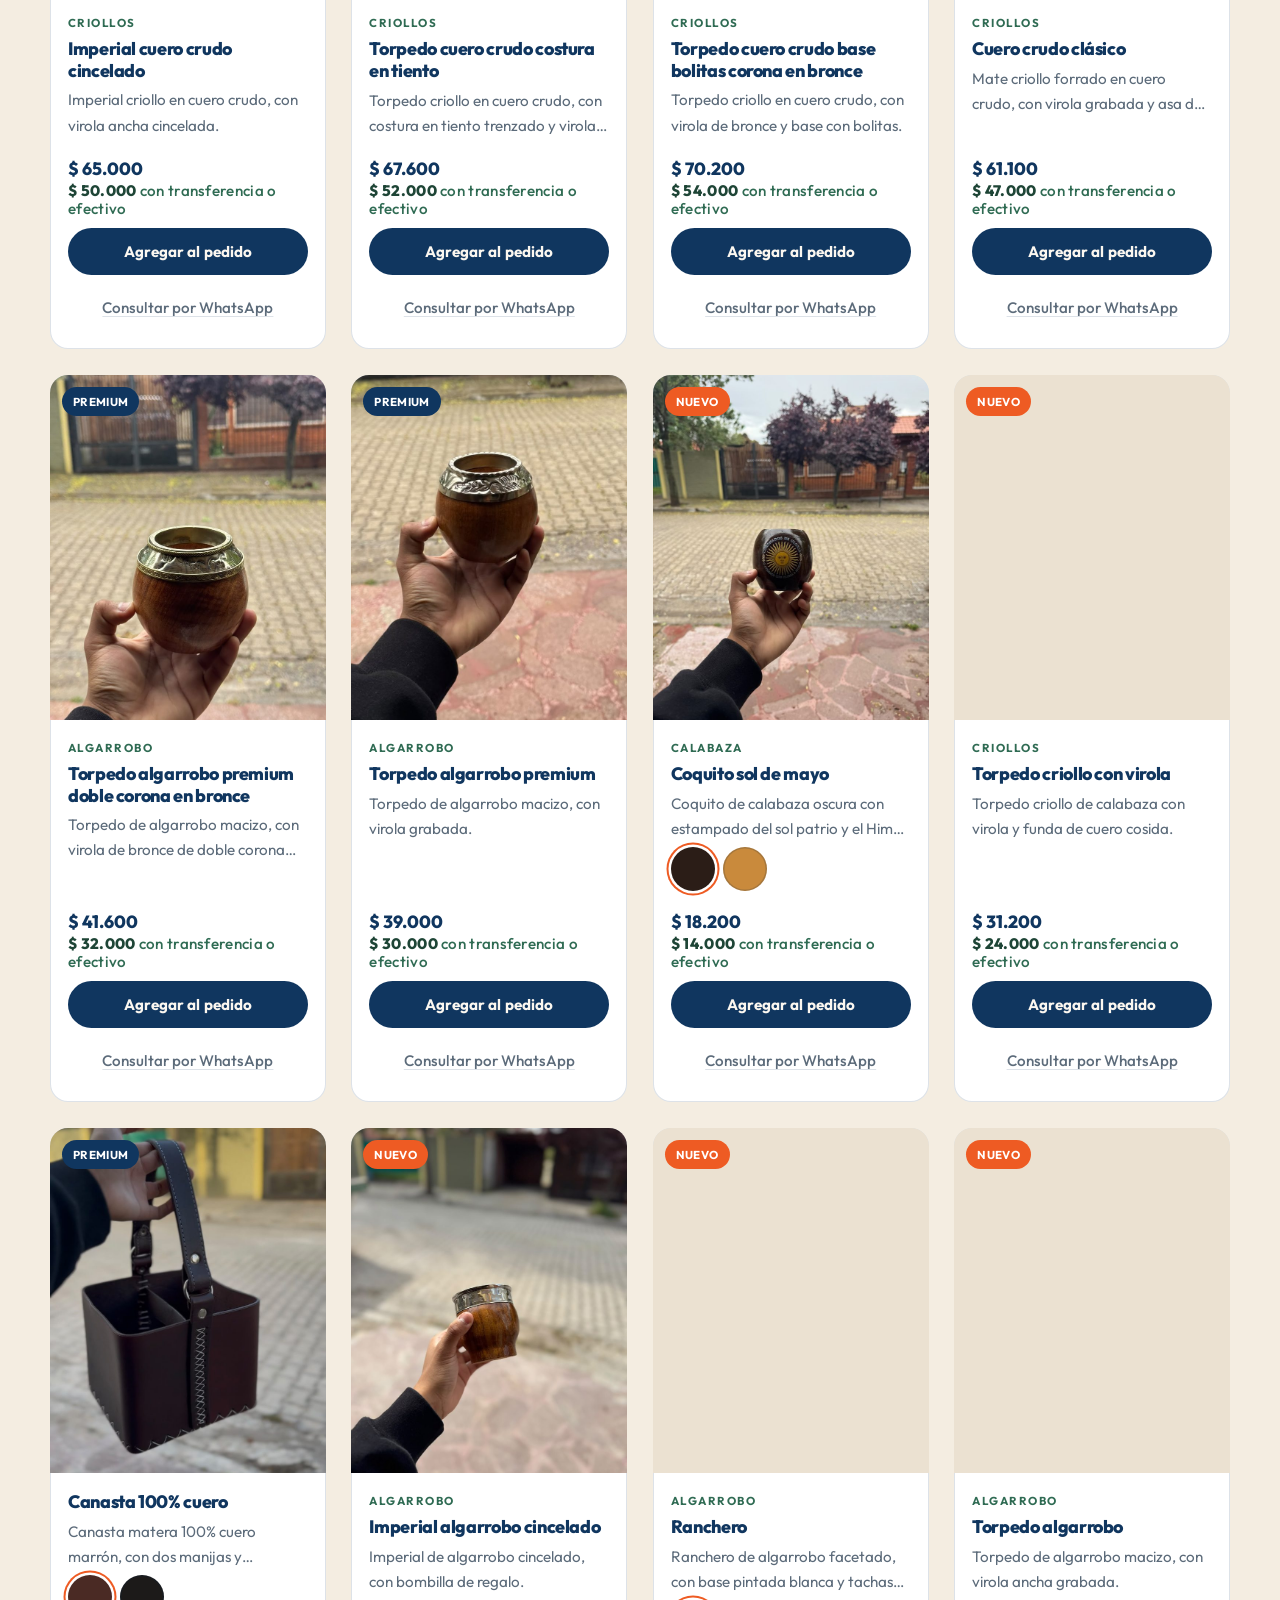
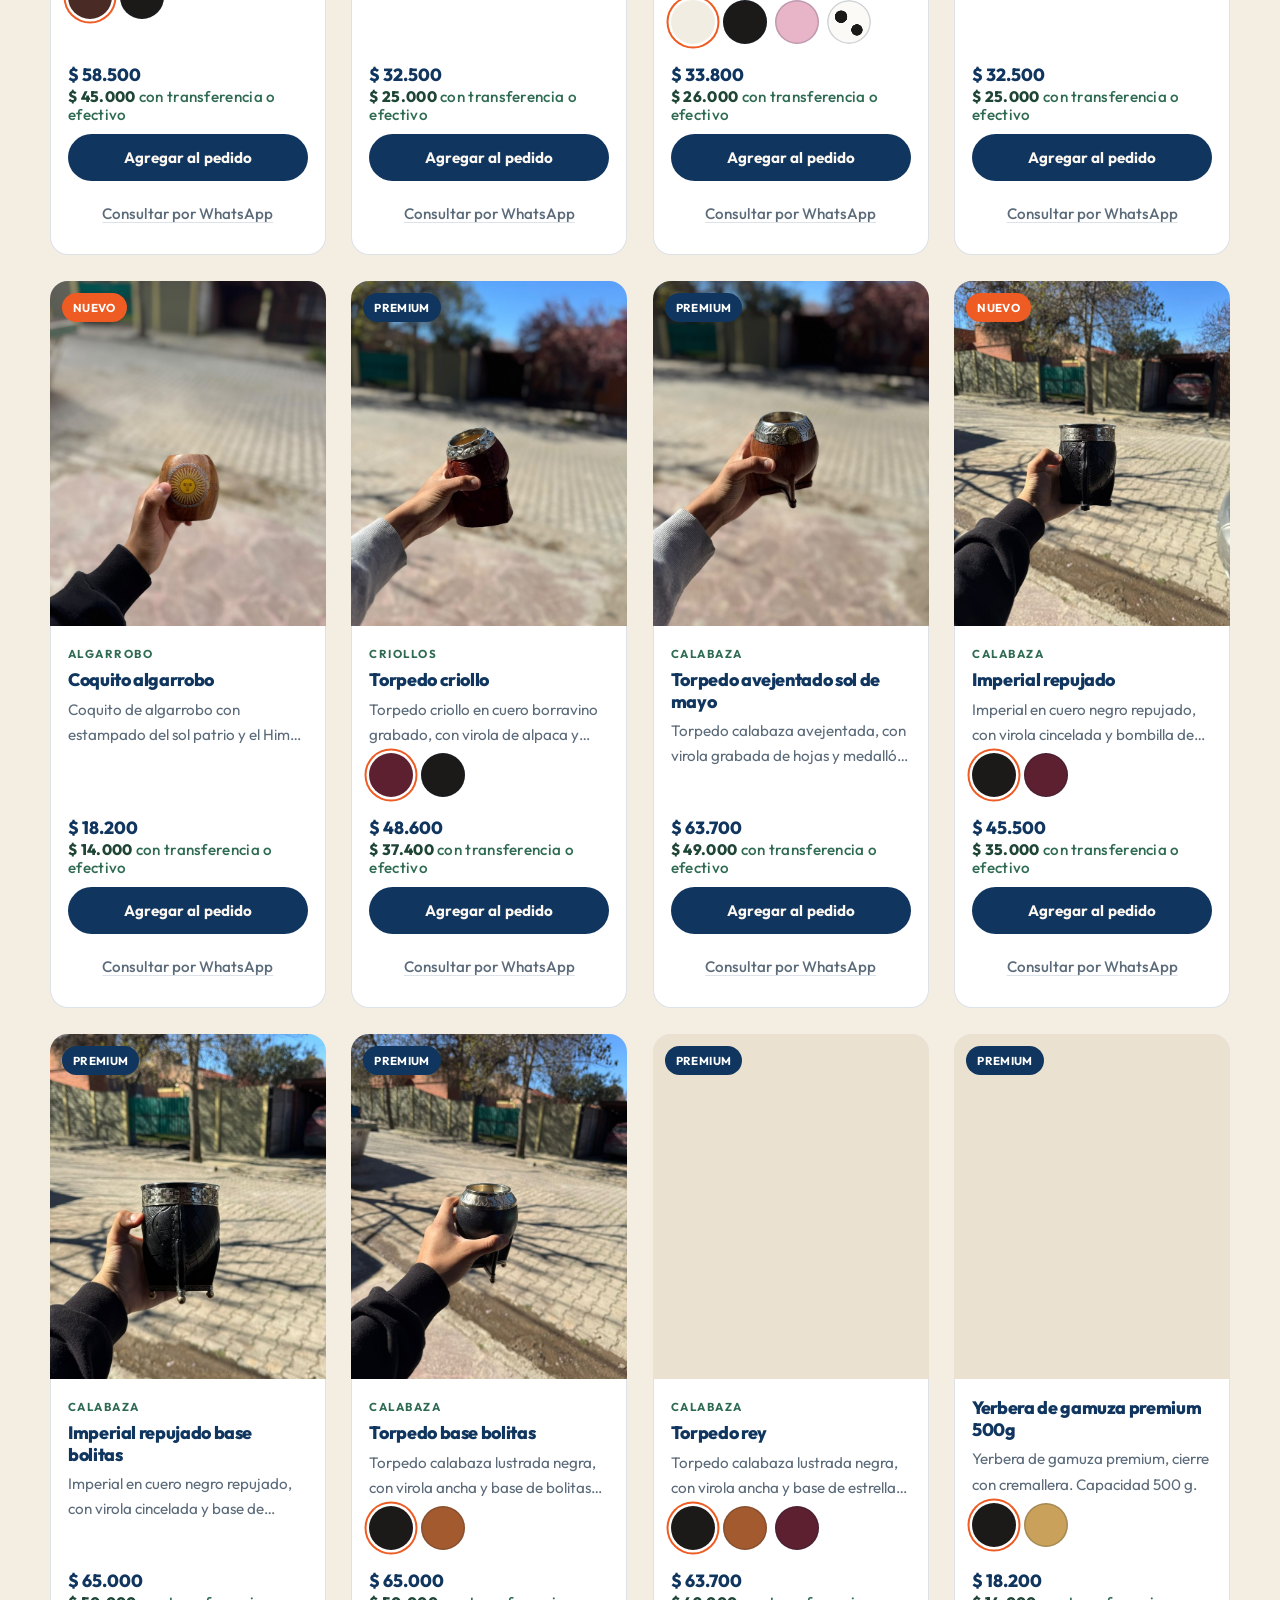
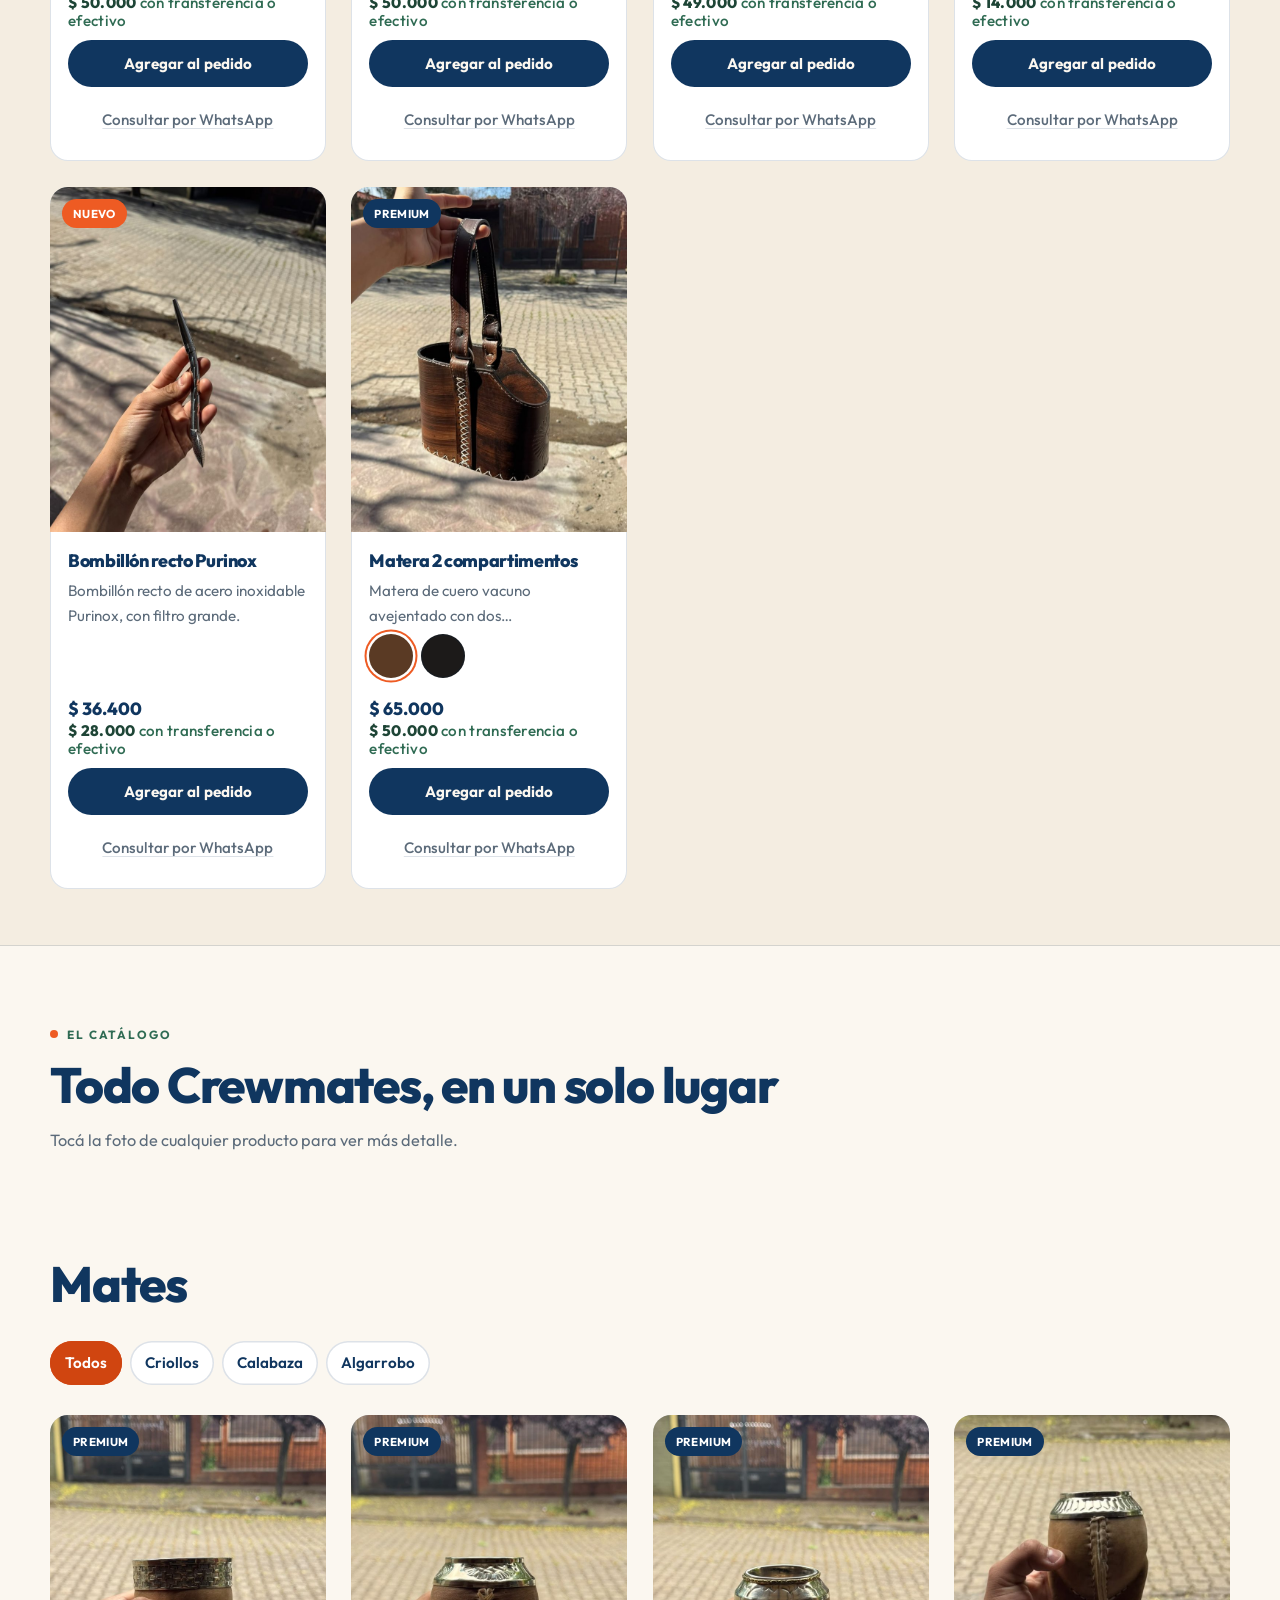
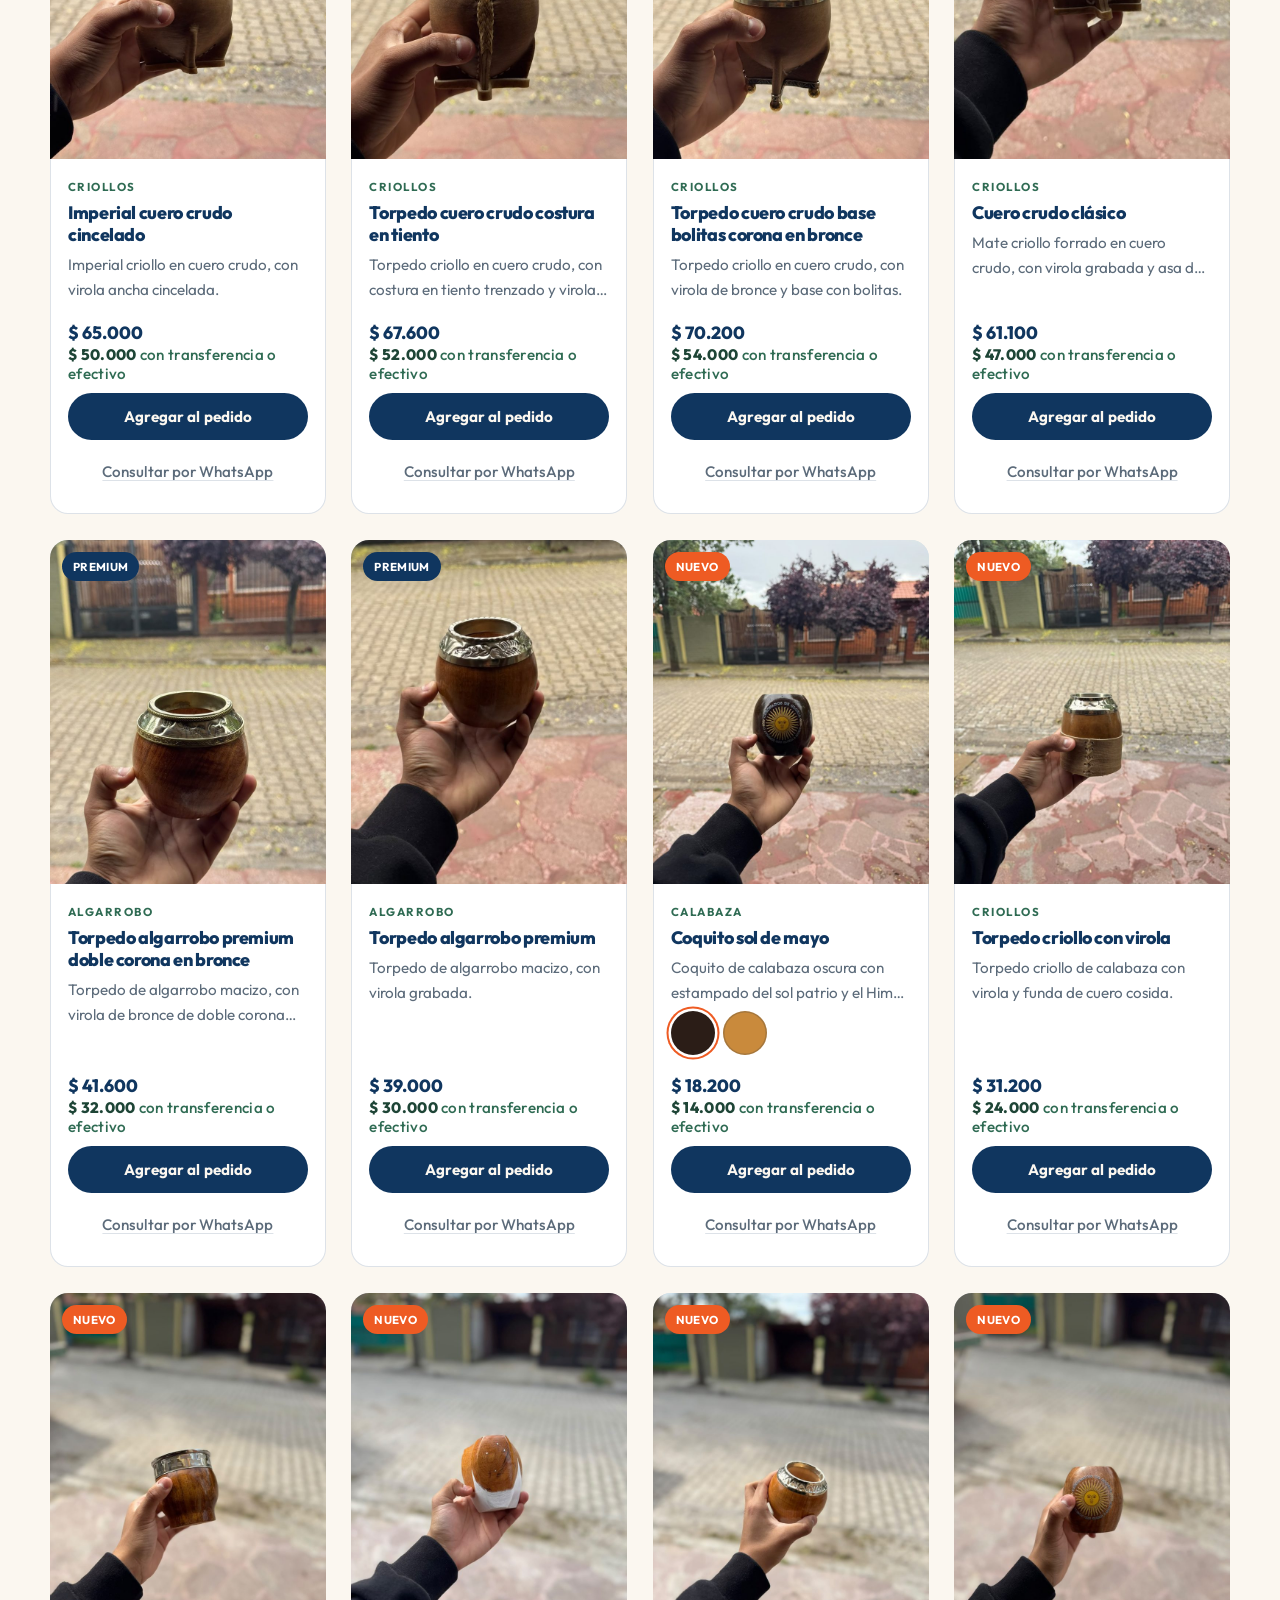
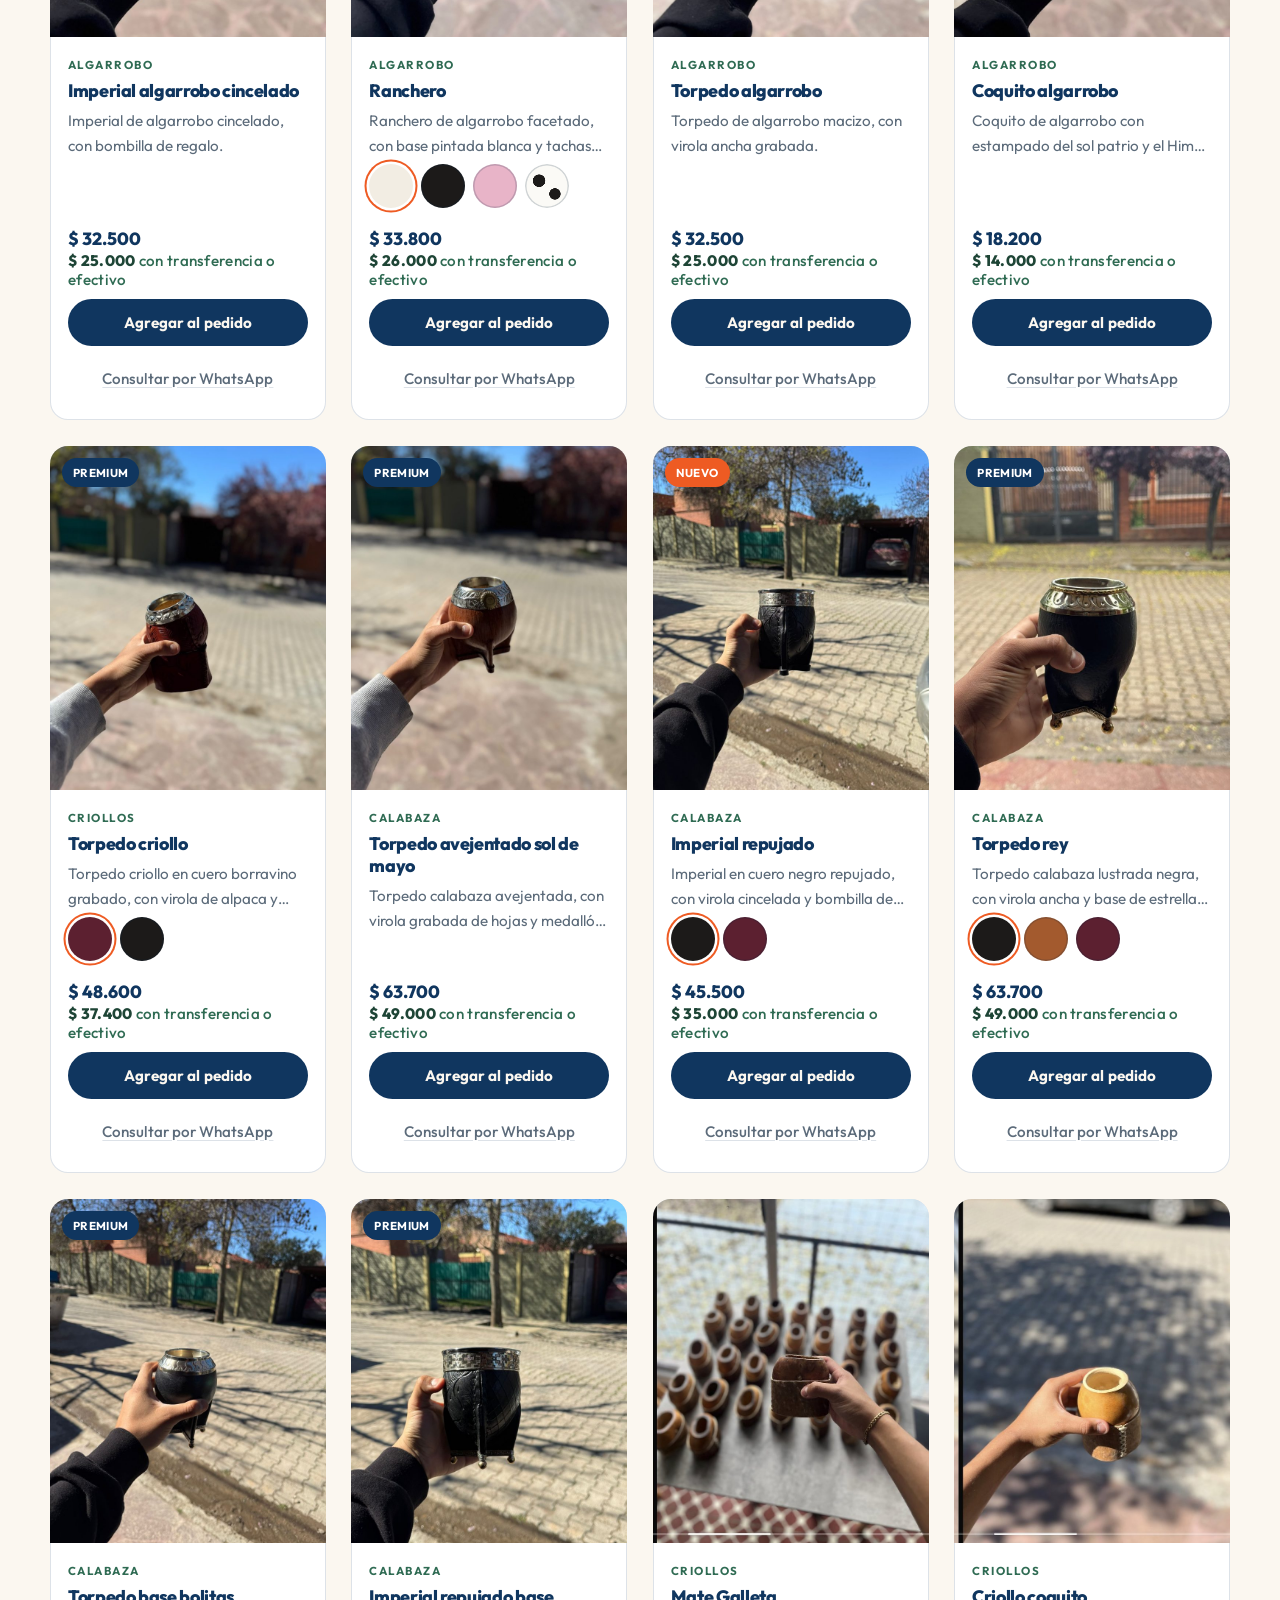
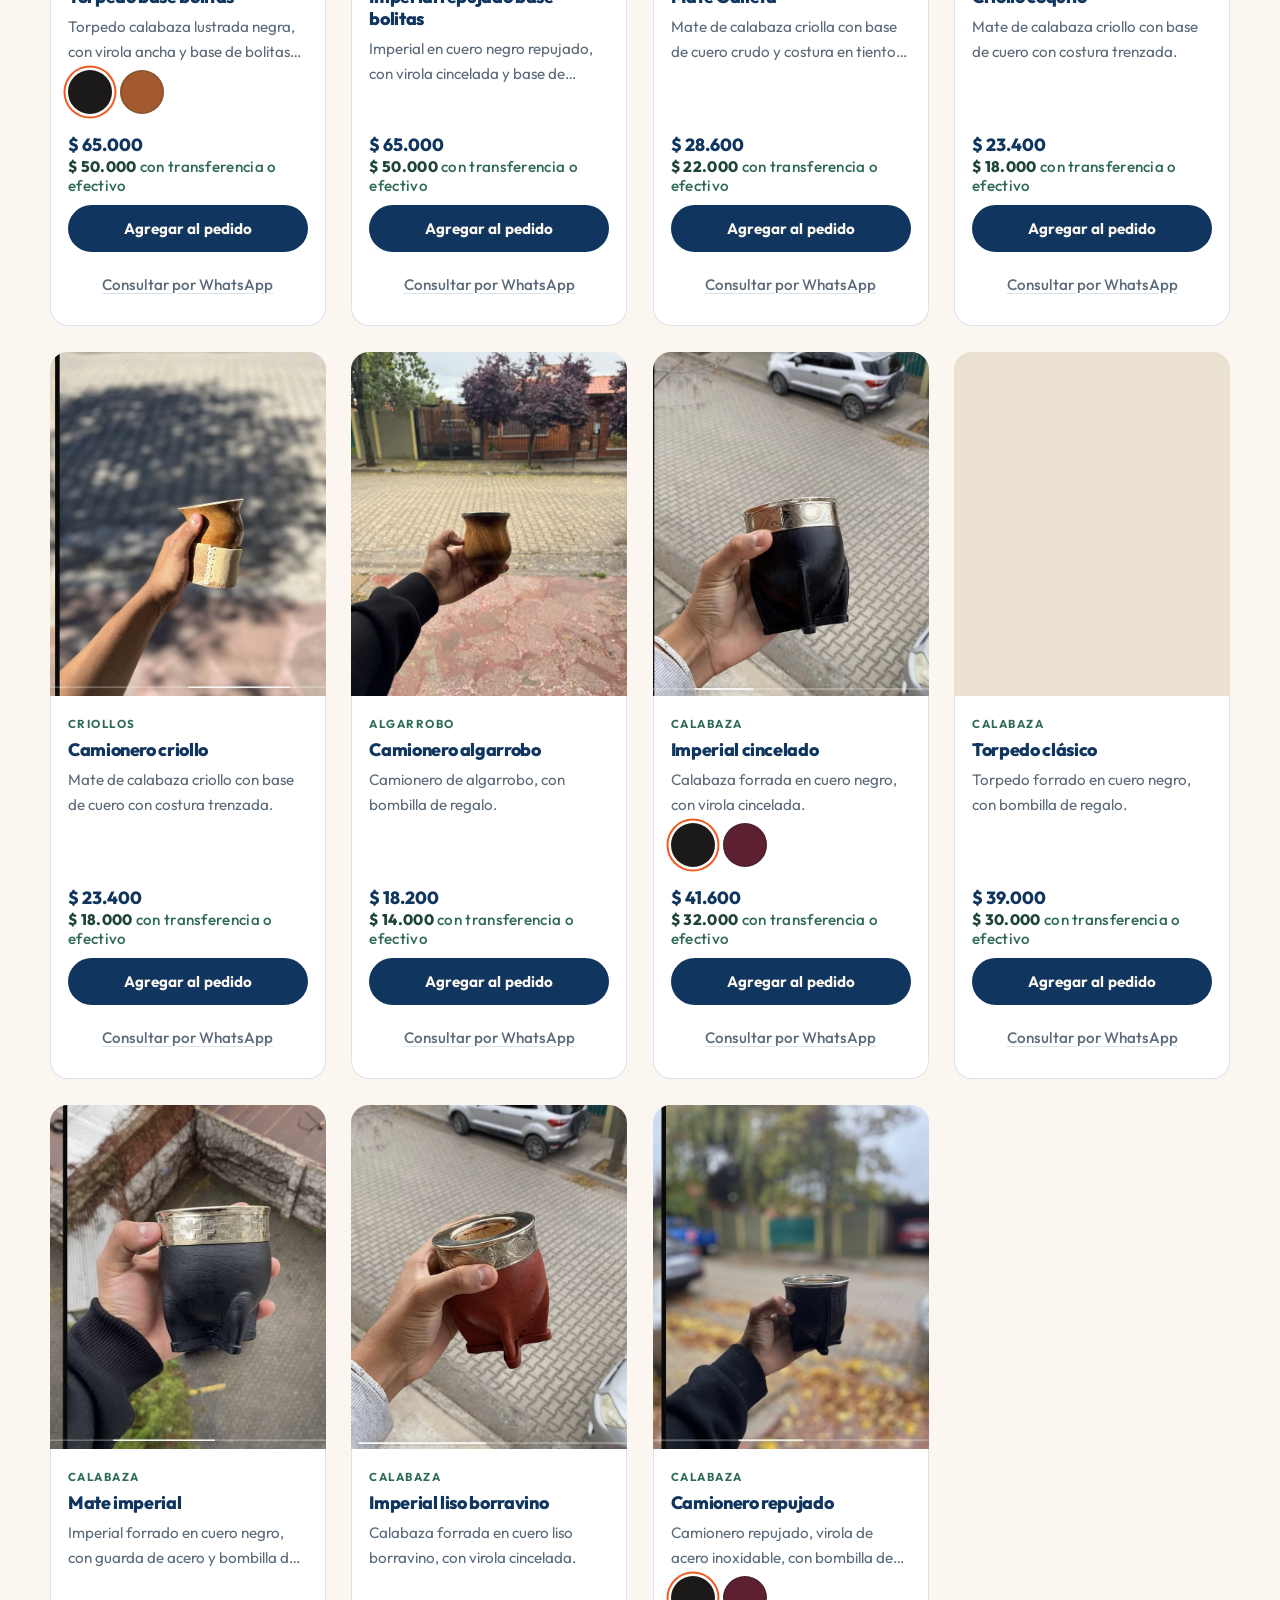
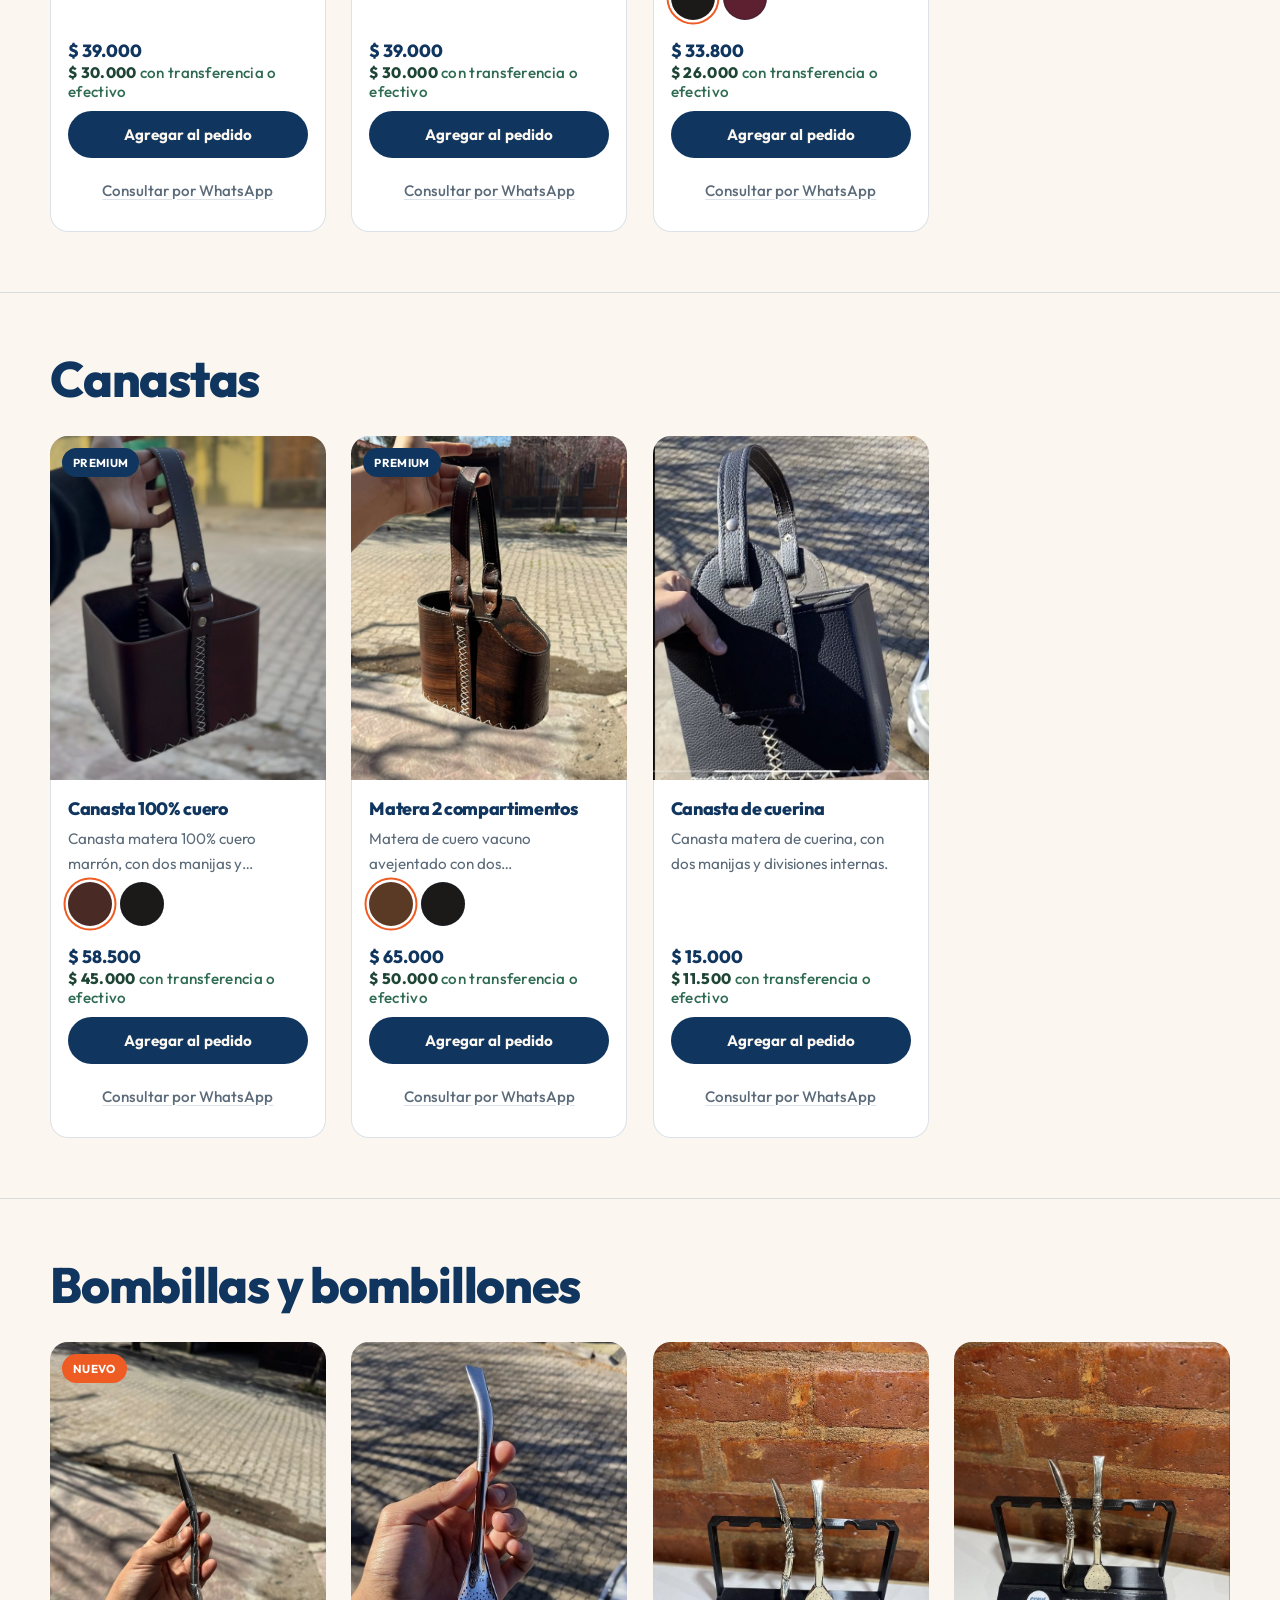
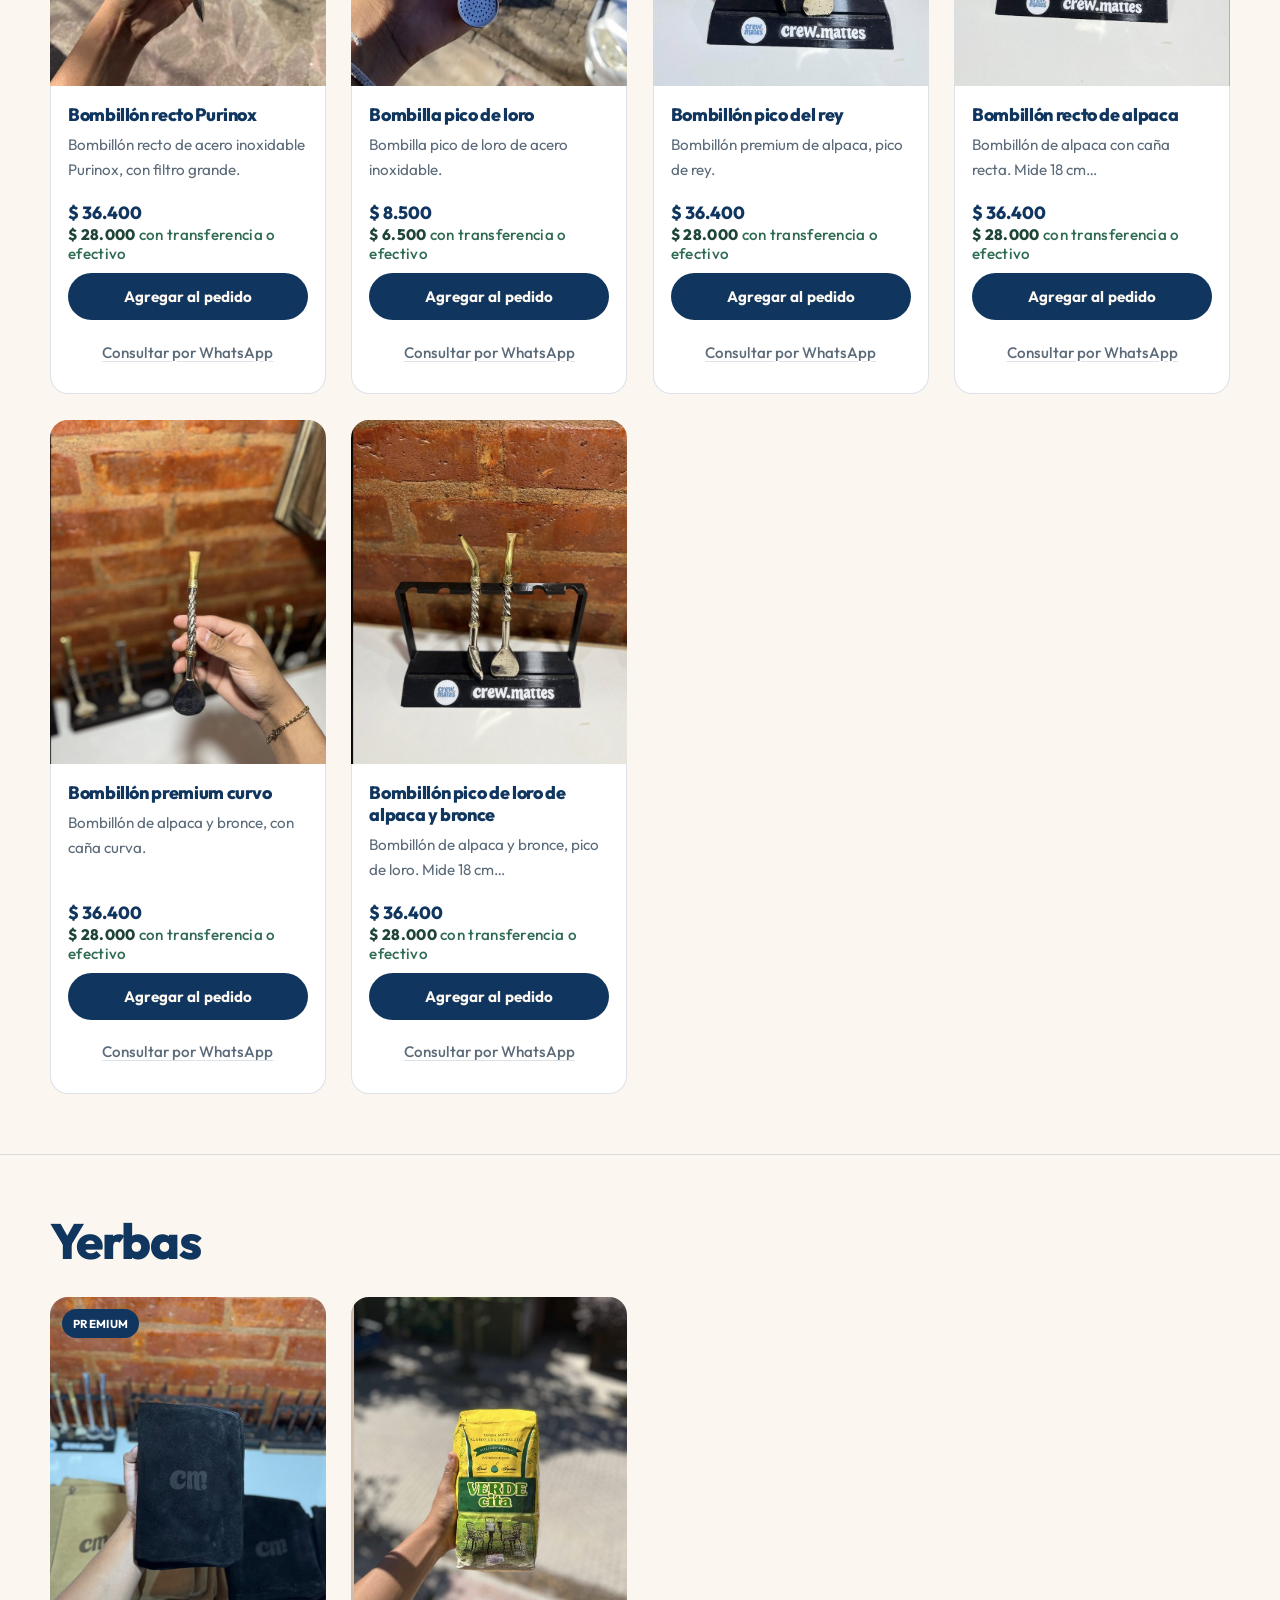
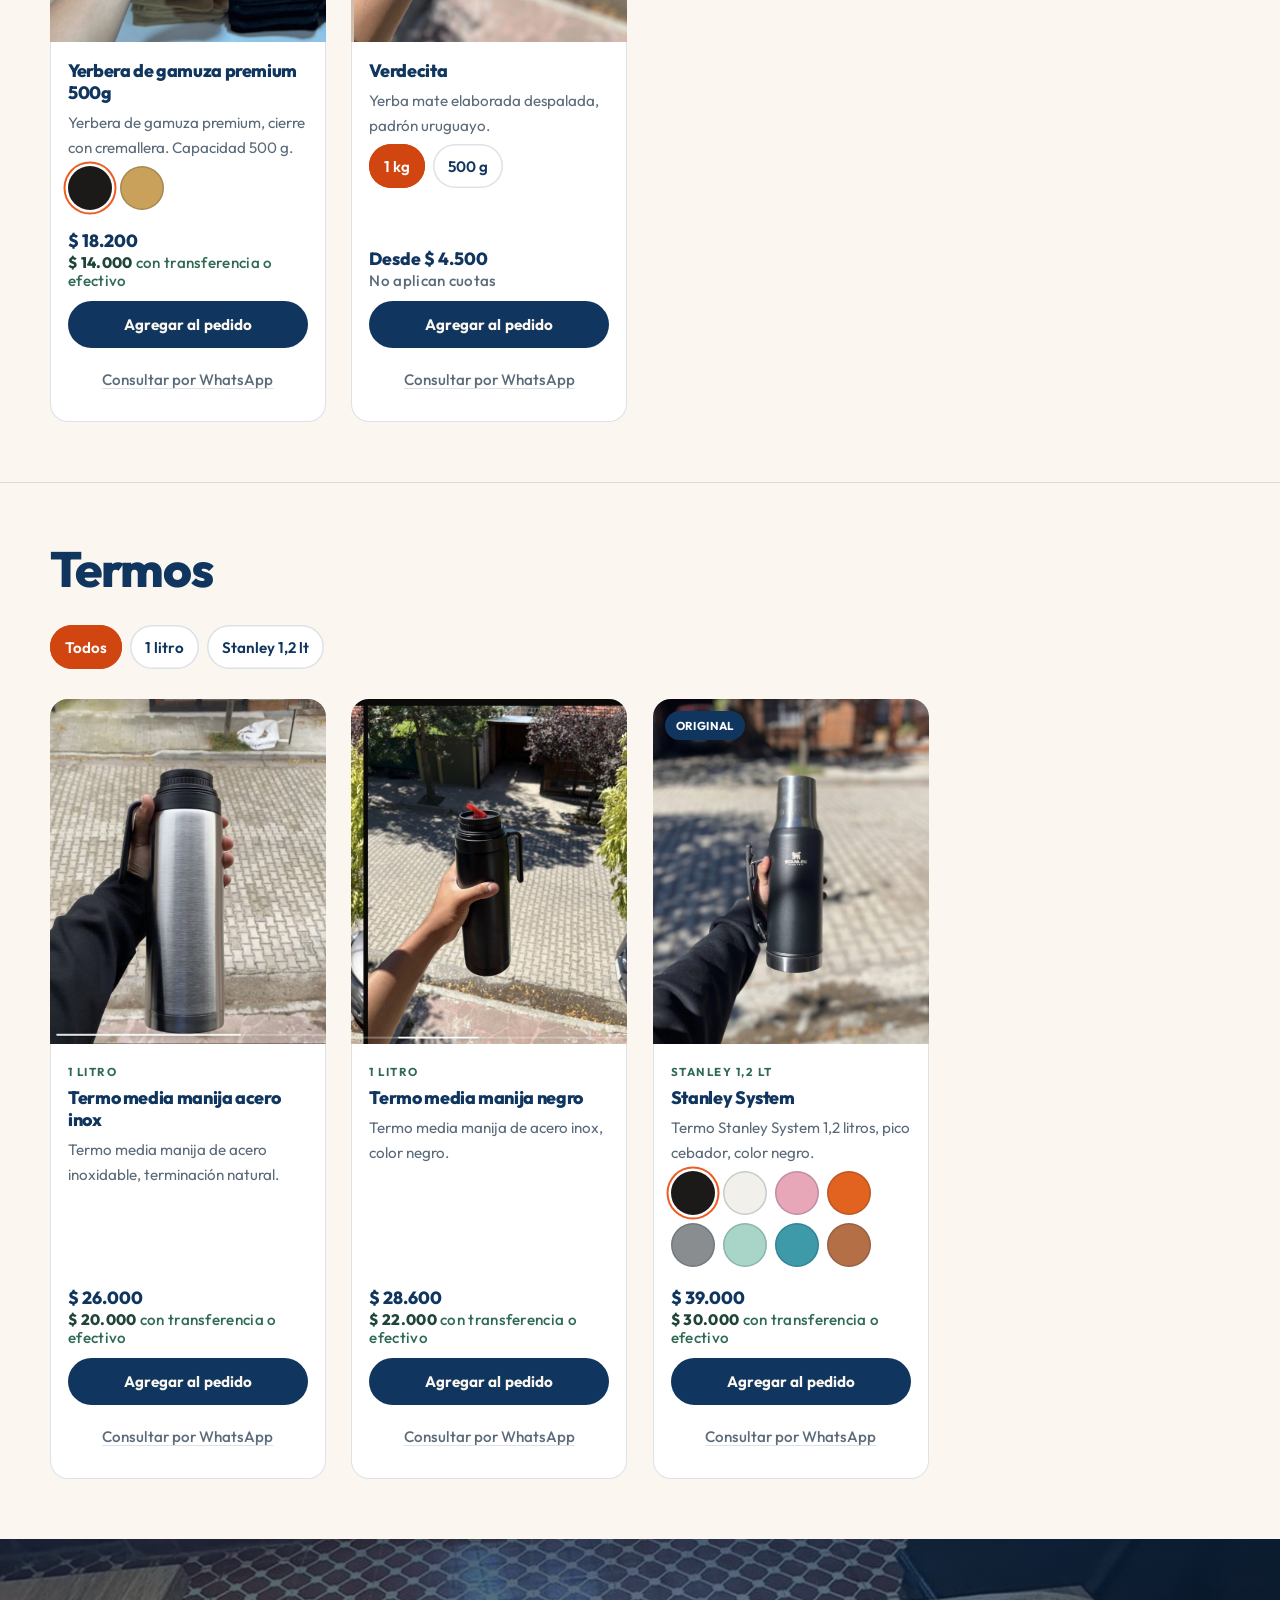
==== commit 04065262: "Revisión total: bugs de pedido, ficha, filtros y accesibilidad; docs al día - Ficha: el botón "Agreg" ====
--- a/index.html
+++ b/index.html
@@ -100,7 +100,7 @@
 <link rel="preload" as="image" href="assets/img/fondos/hero.jpg" fetchpriority="high">
 
 <!-- Nuestra hoja de estilos va primero y con ?v= para forzar recarga cuando cambia -->
-<link rel="stylesheet" href="assets/css/styles.css?v=29">
+<link rel="stylesheet" href="assets/css/styles.css?v=31">
 
 <!-- Las tipografías se cargan aparte: si tardan o fallan, el sitio igual se ve bien -->
 <link rel="preconnect" href="https://fonts.googleapis.com">
@@ -256,7 +256,7 @@
 <!-- vercel.json cachea /assets/ por 24hs. Sin el ?v=, un navegador que ya
      entró se queda con el JS viejo un día entero aunque haya deploy nuevo:
      hay que subir este número cada vez que cambie products.js o site.js. -->
-<script src="assets/js/products.js?v=42"></script>
-<script src="assets/js/site.js?v=22"></script>
+<script src="assets/js/products.js?v=43"></script>
+<script src="assets/js/site.js?v=23"></script>
 </body>
 </html>
--- a/assets/css/styles.css
+++ b/assets/css/styles.css
@@ -52,6 +52,10 @@
   -webkit-font-smoothing:antialiased;
 }
 
+/* El atributo hidden siempre gana: sin esto, cualquier clase con display
+   propio (.btn, .card, etc.) lo pisaba y el elemento seguía a la vista. */
+[hidden]{ display:none !important; }
+
 img{ max-width:100%; display:block; }
 a{ color:inherit; text-decoration:none; }
 ul,ol{ margin:0; padding:0; list-style:none; }
@@ -150,6 +154,7 @@
 }
 .btn:hover{ transform:translateY(-2px); box-shadow:var(--shadow-md); }
 .btn:active{ transform:translateY(0); }
+.btn:disabled{ opacity:.5; cursor:not-allowed; transform:none; box-shadow:none; }
 
 .btn--primary{ --btn-bg:var(--navy); --btn-fg:var(--cream); }
 .btn--orange{ --btn-bg:var(--orange); --btn-fg:#fff; }
@@ -1157,7 +1162,7 @@
 }
 .footer__col a{
   display:inline-flex; align-items:center;
-  min-height:44px;               /* zona tocable cómoda con el dedo */
+  min-height:44px; min-width:44px; /* zona tocable cómoda con el dedo */
   cursor:pointer;
   transition:color .18s ease;
 }
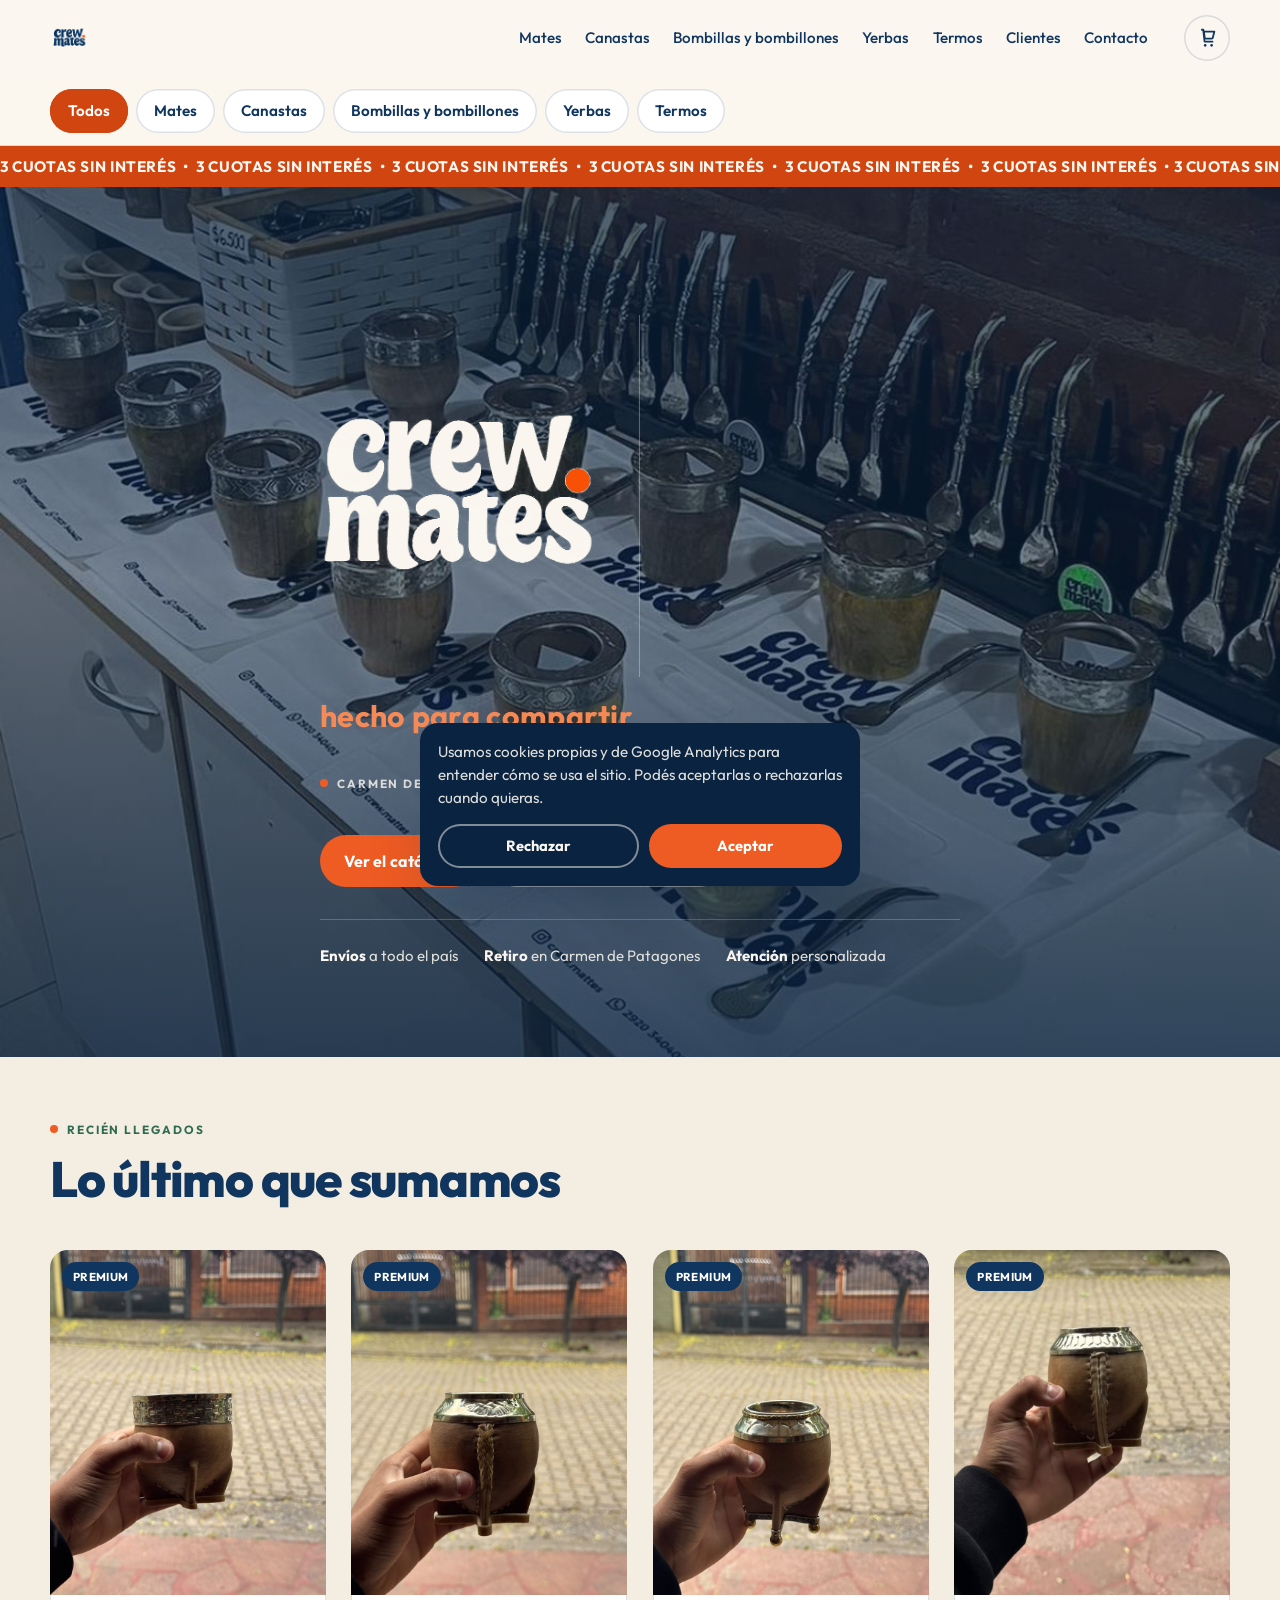
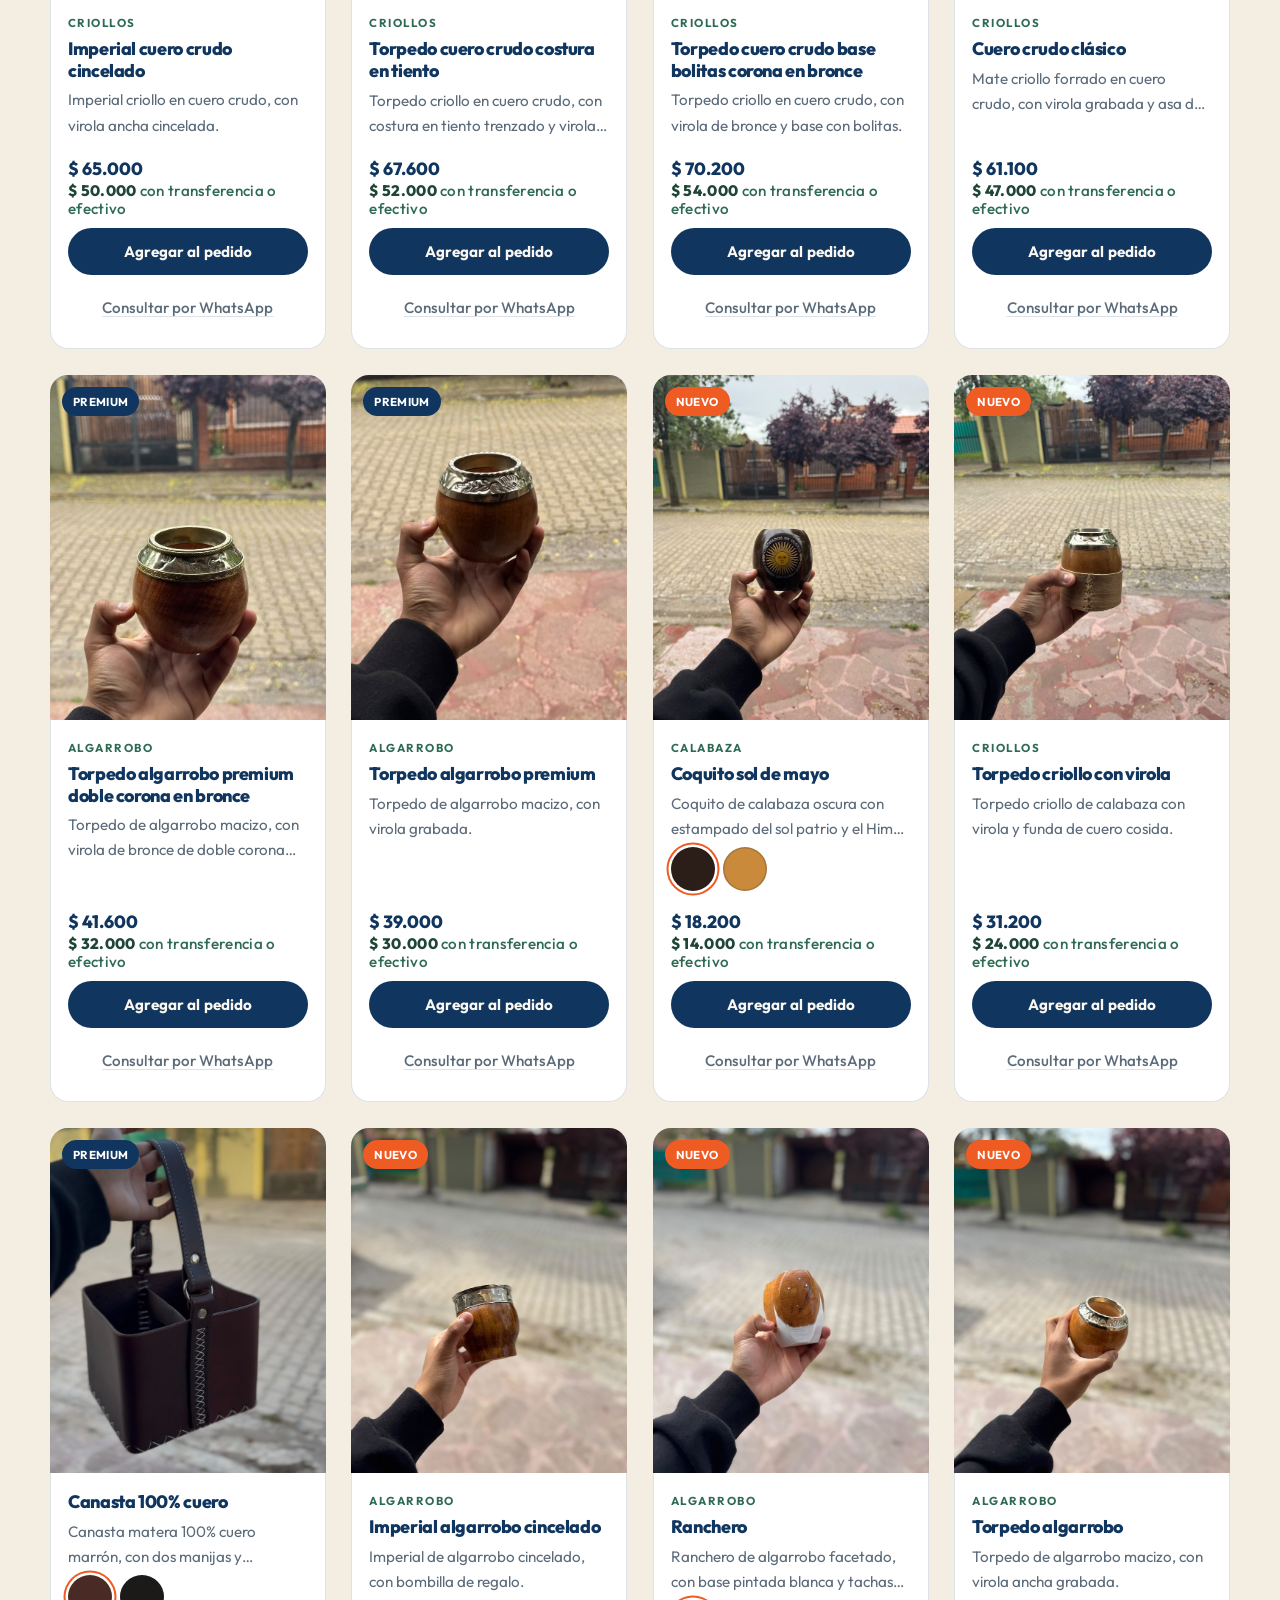
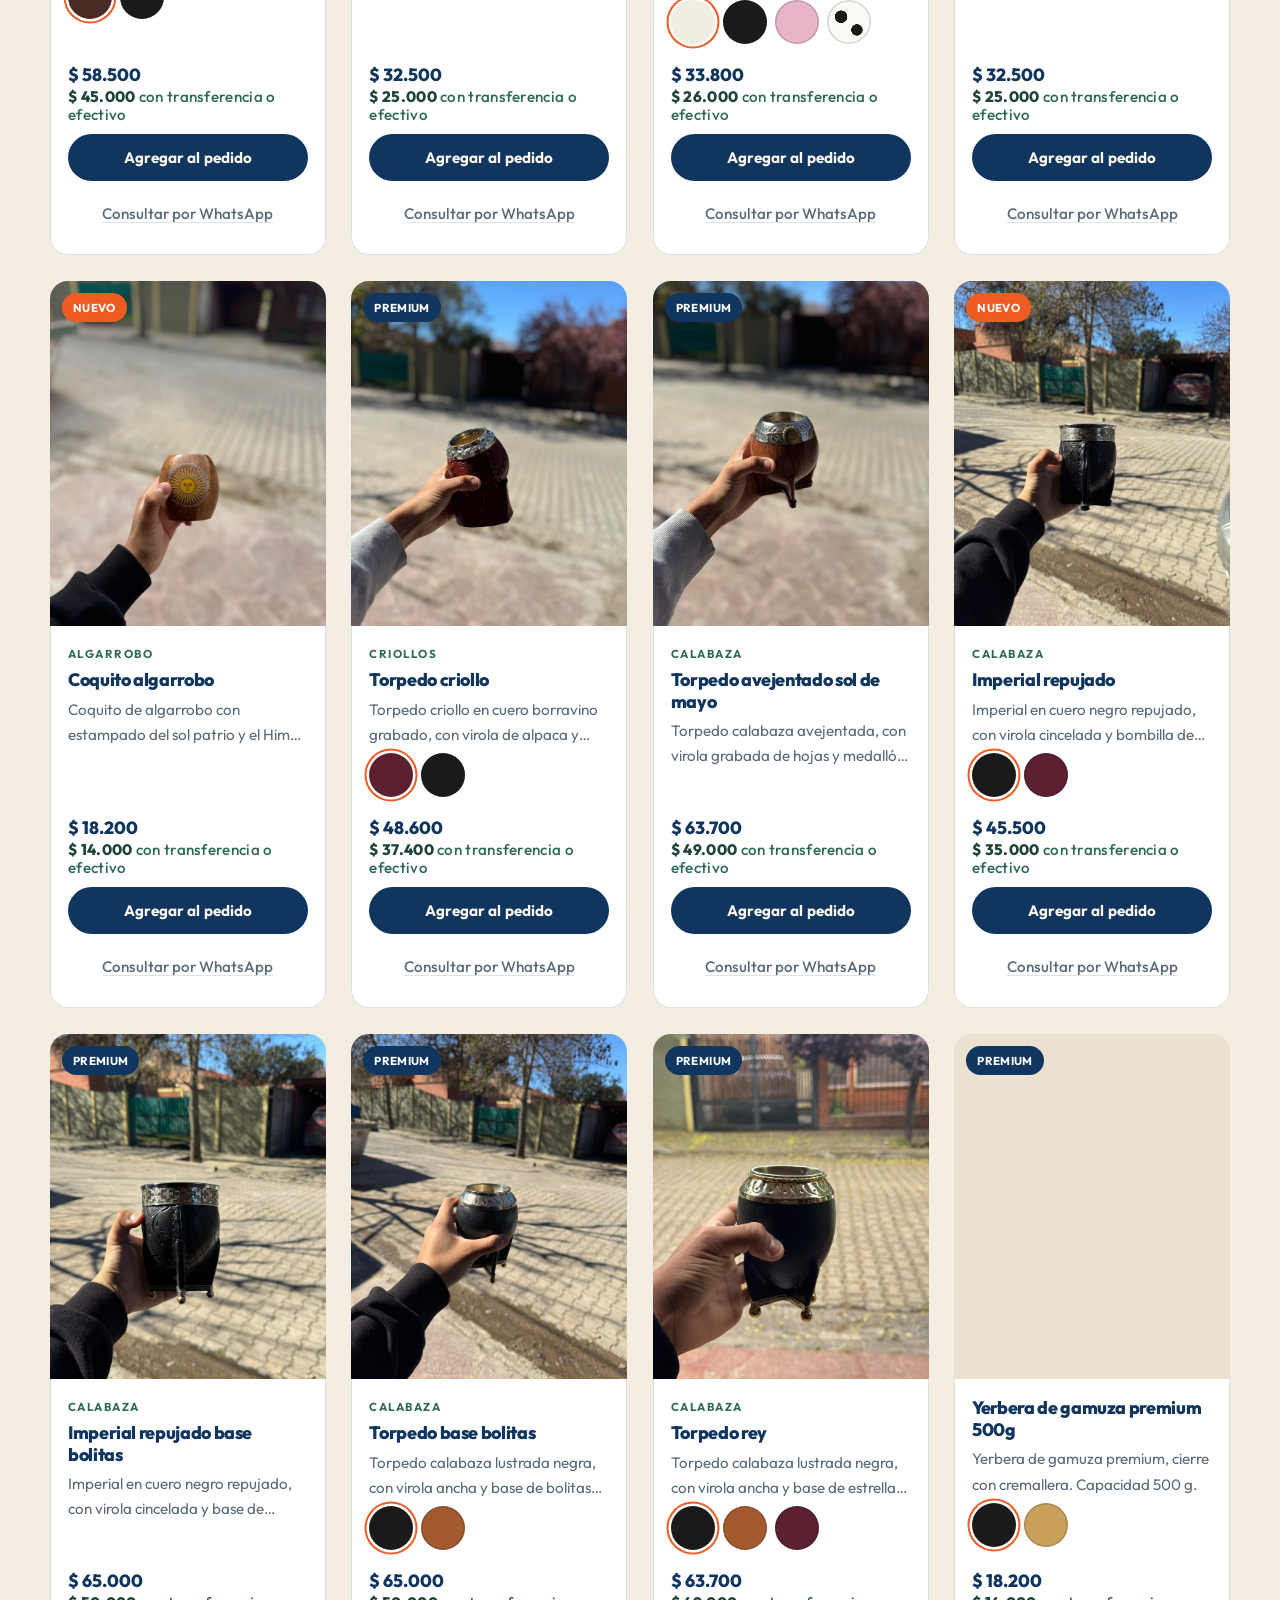
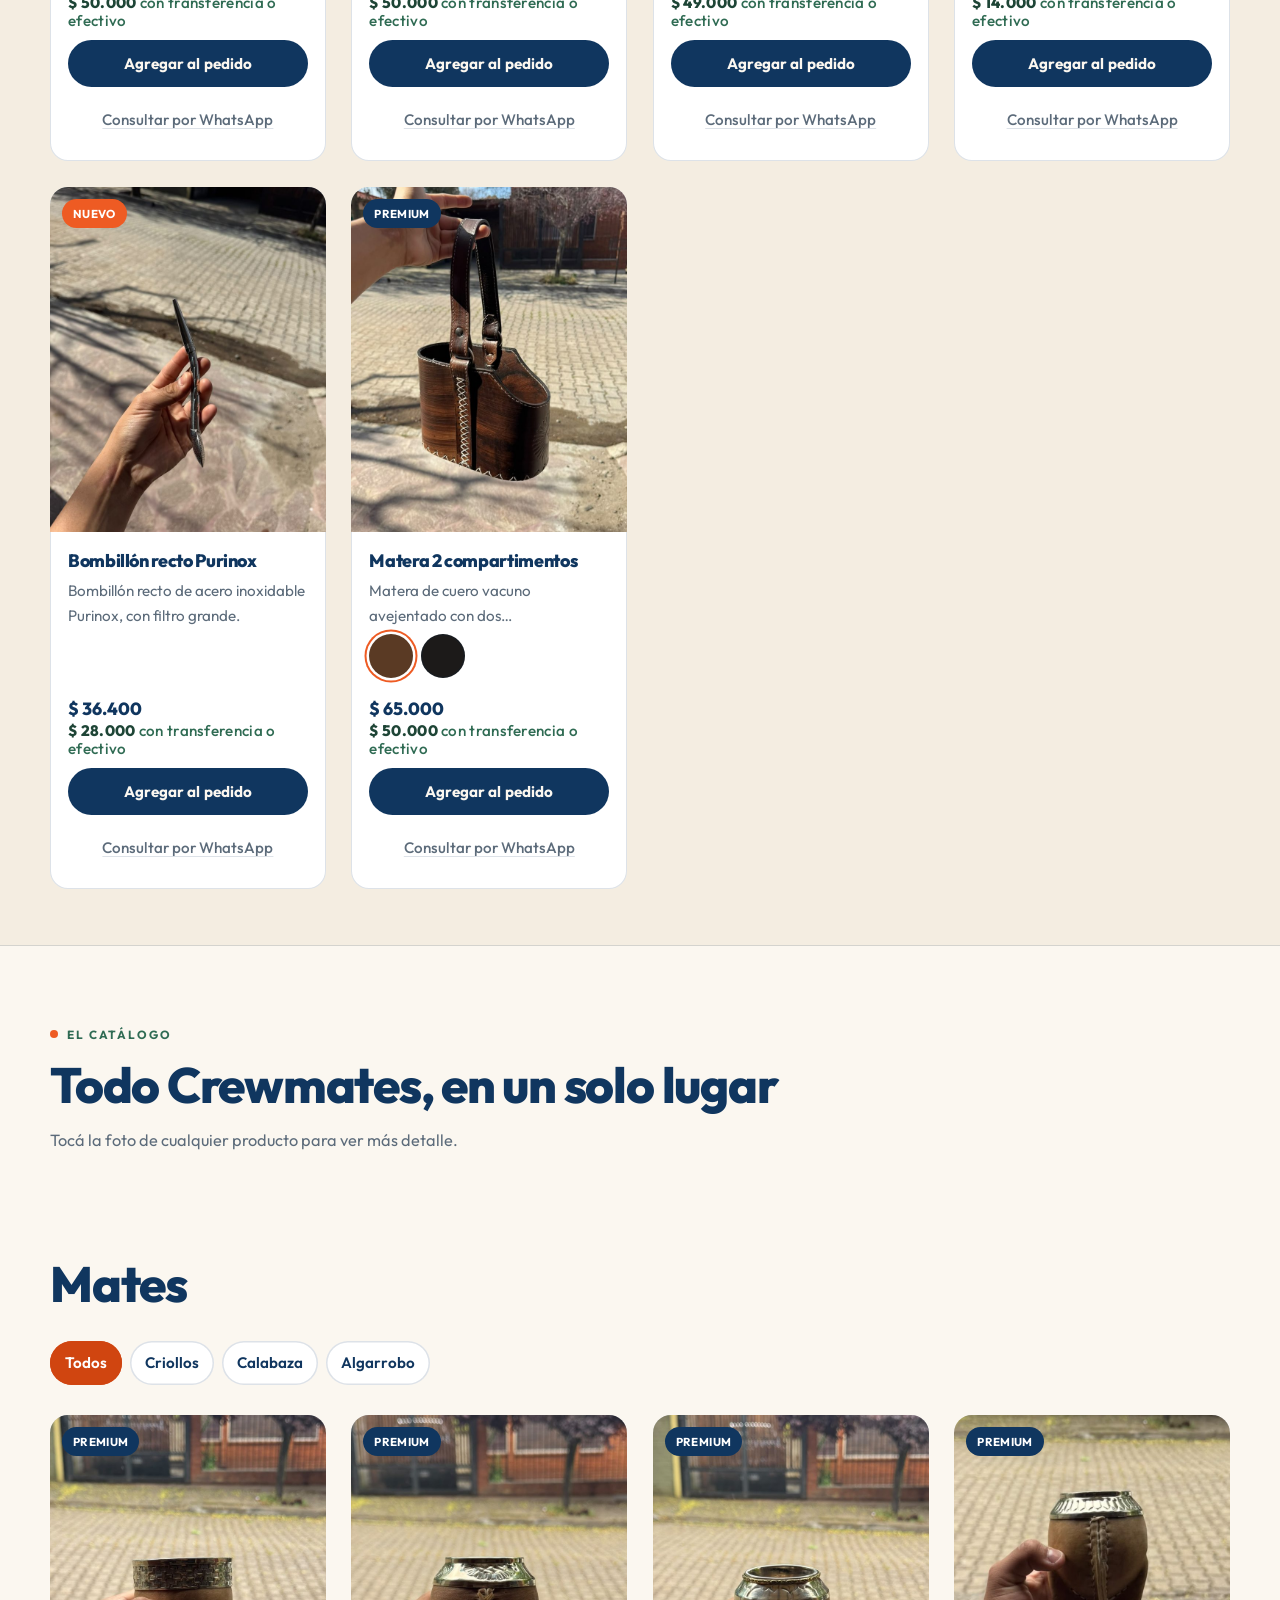
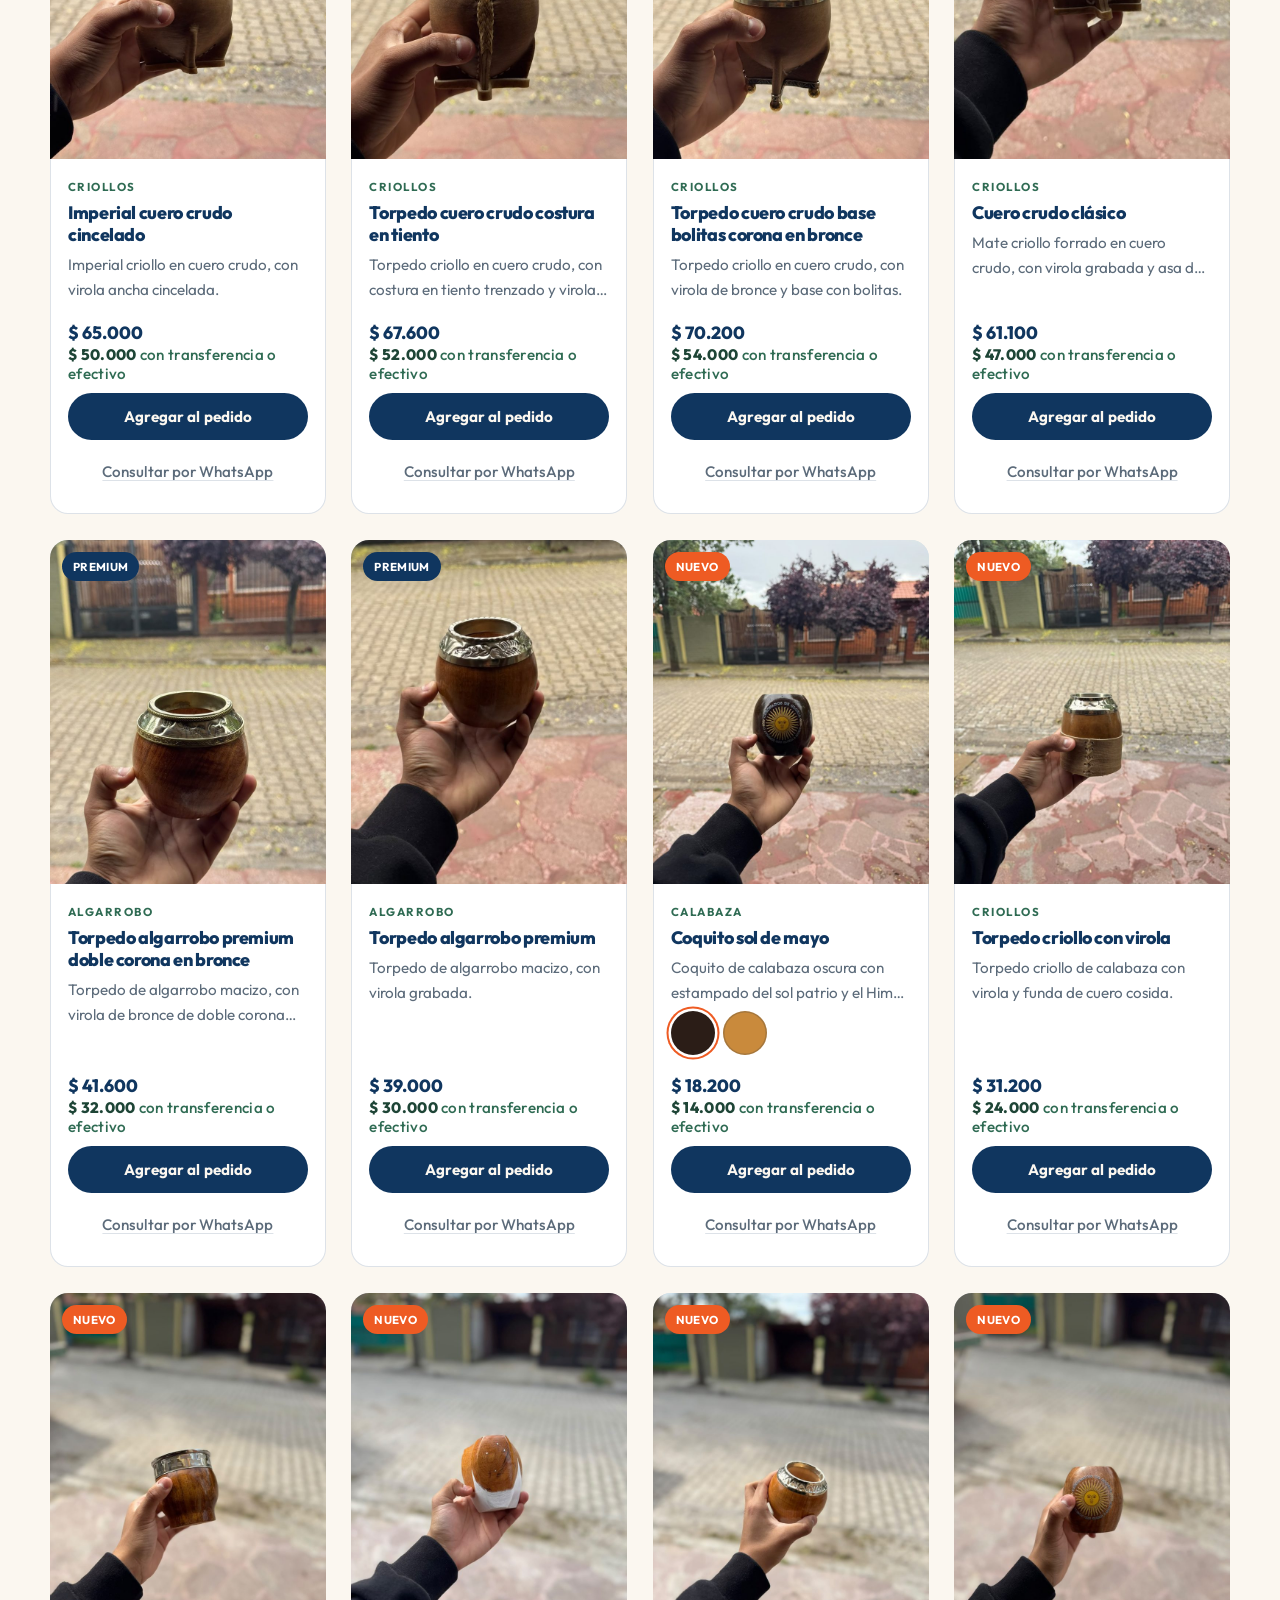
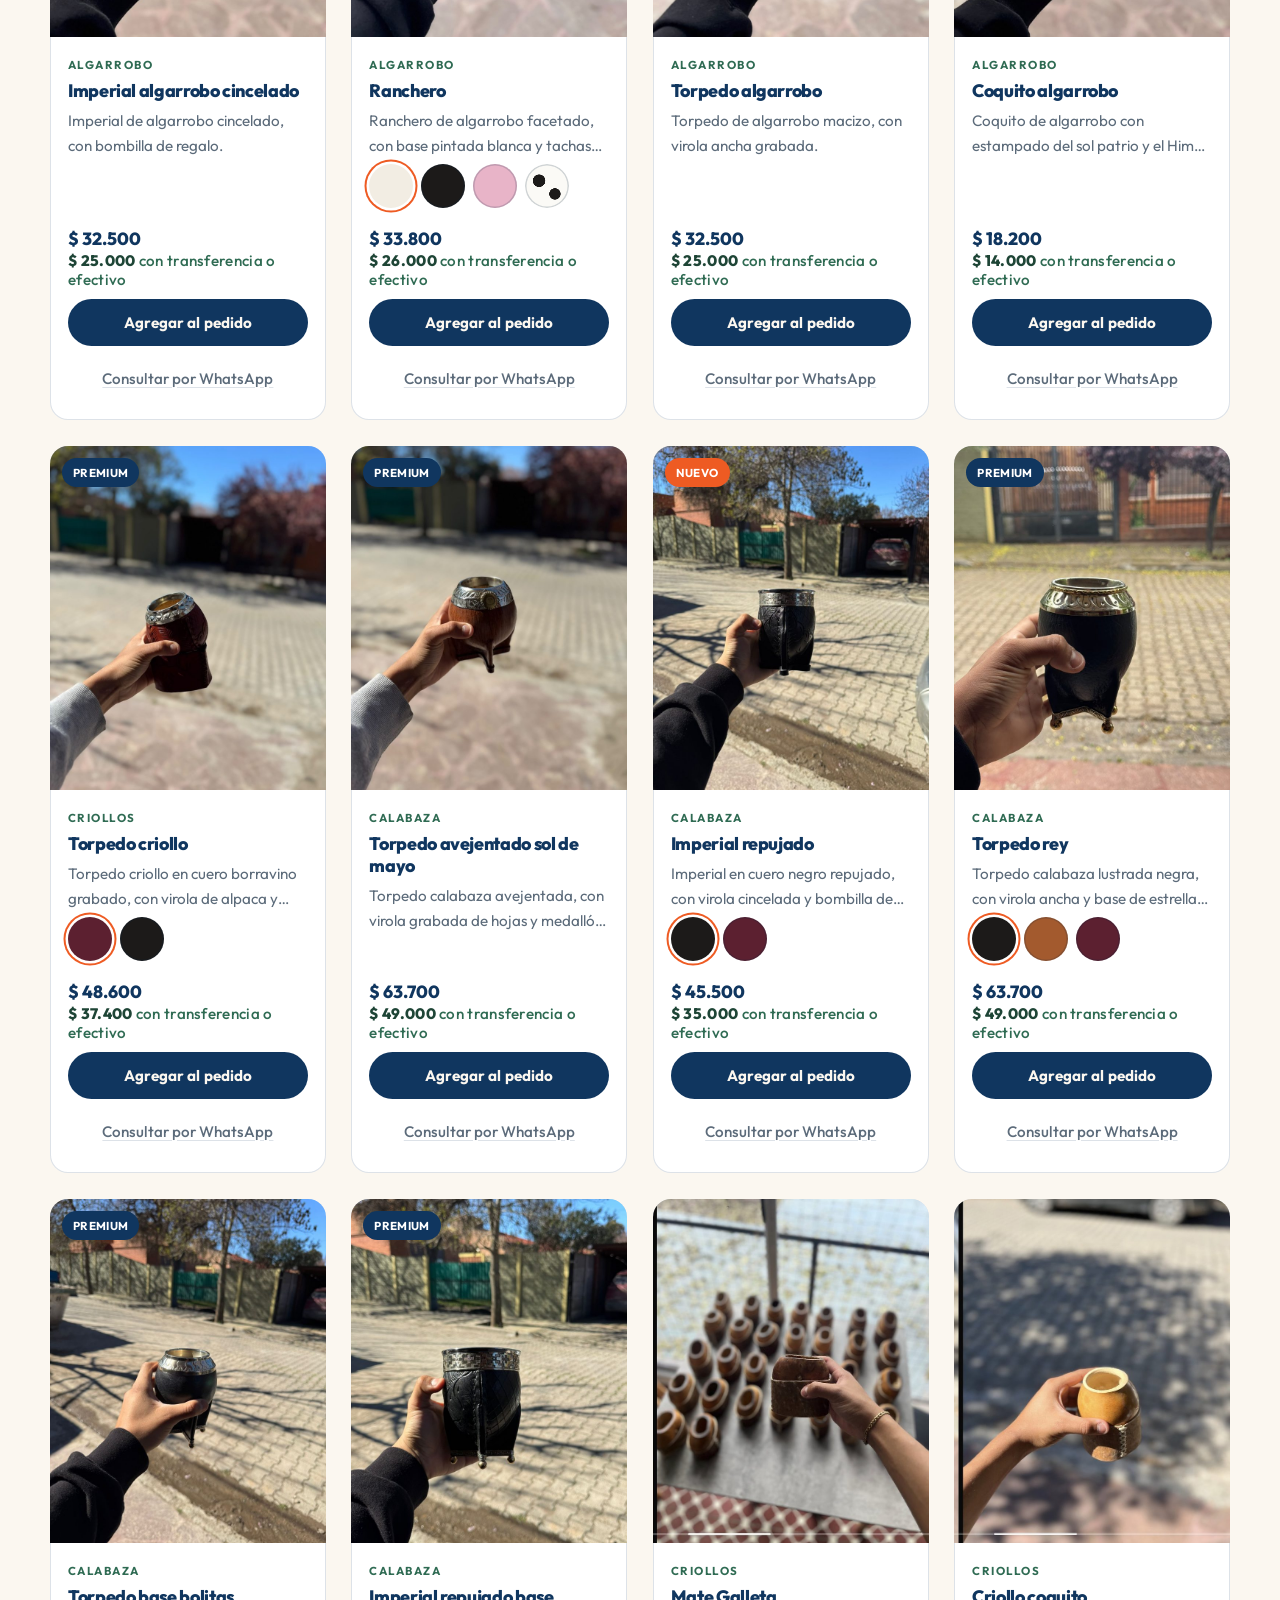
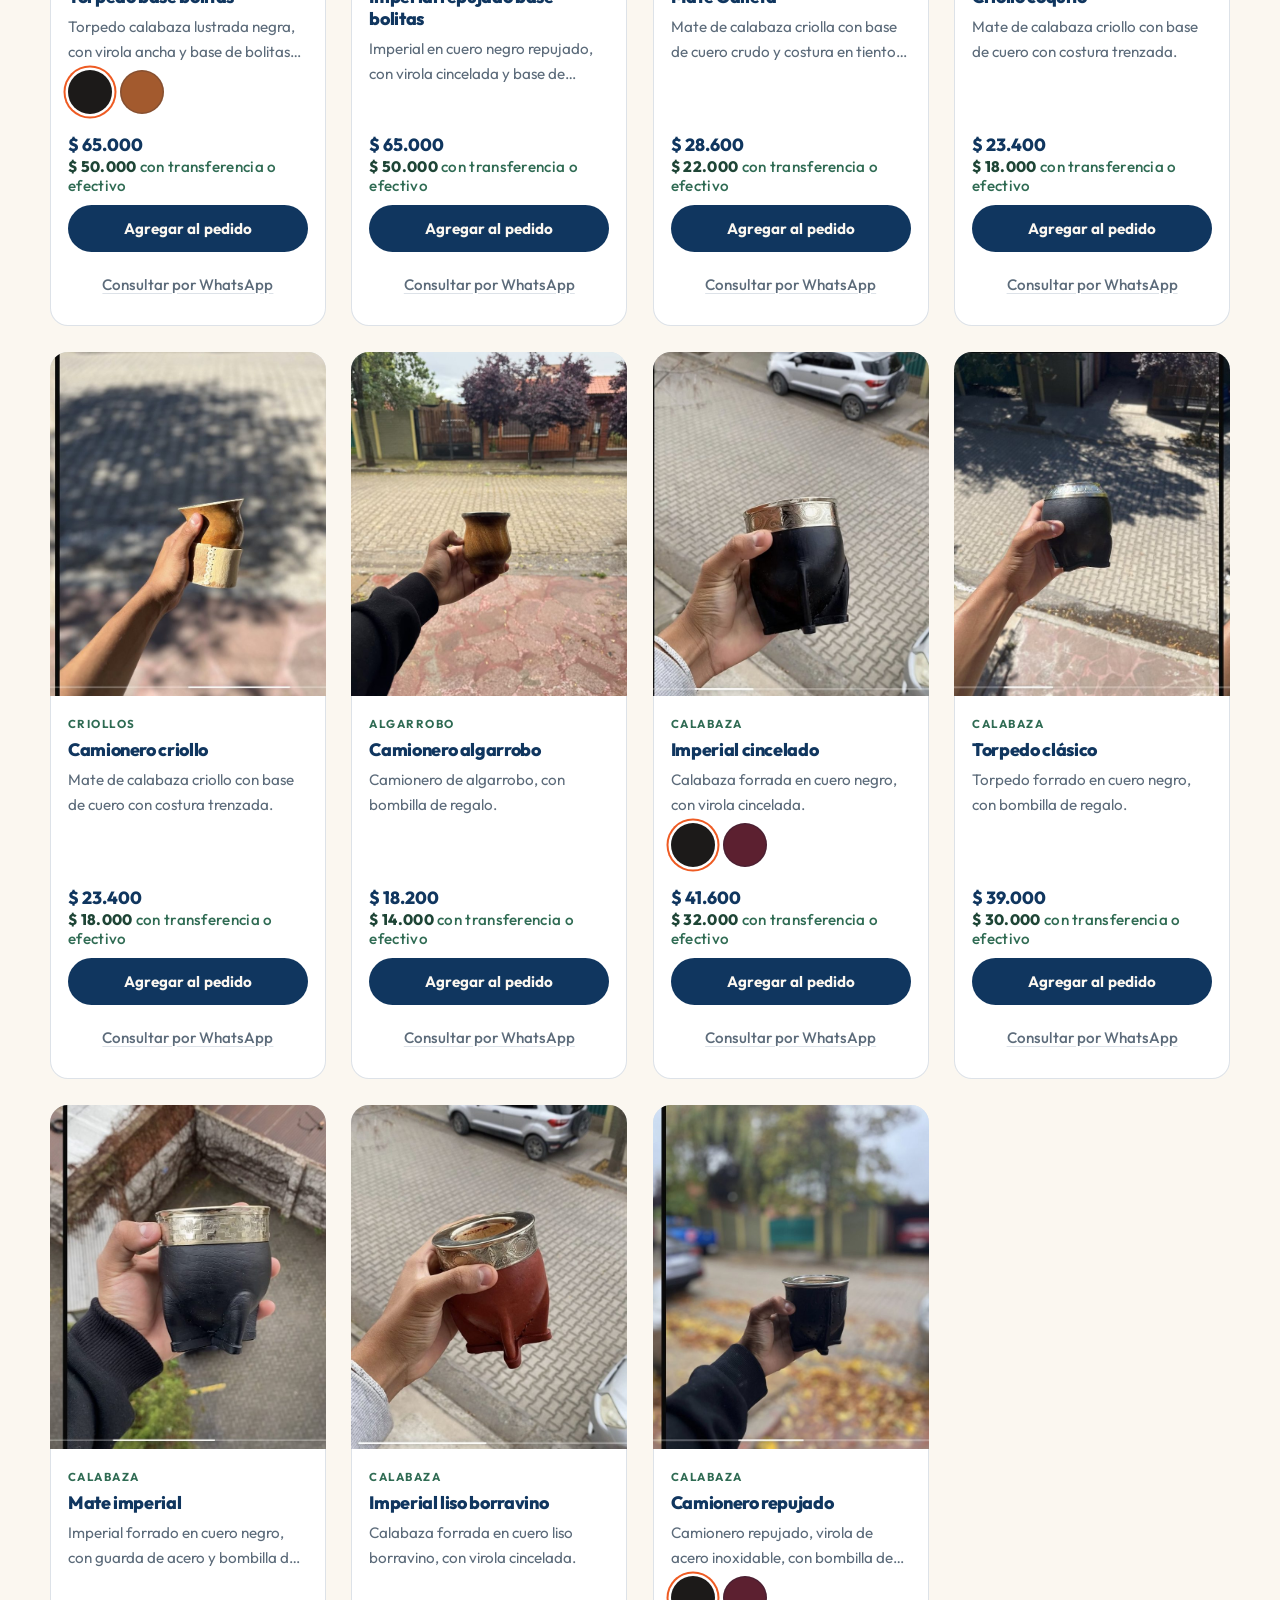
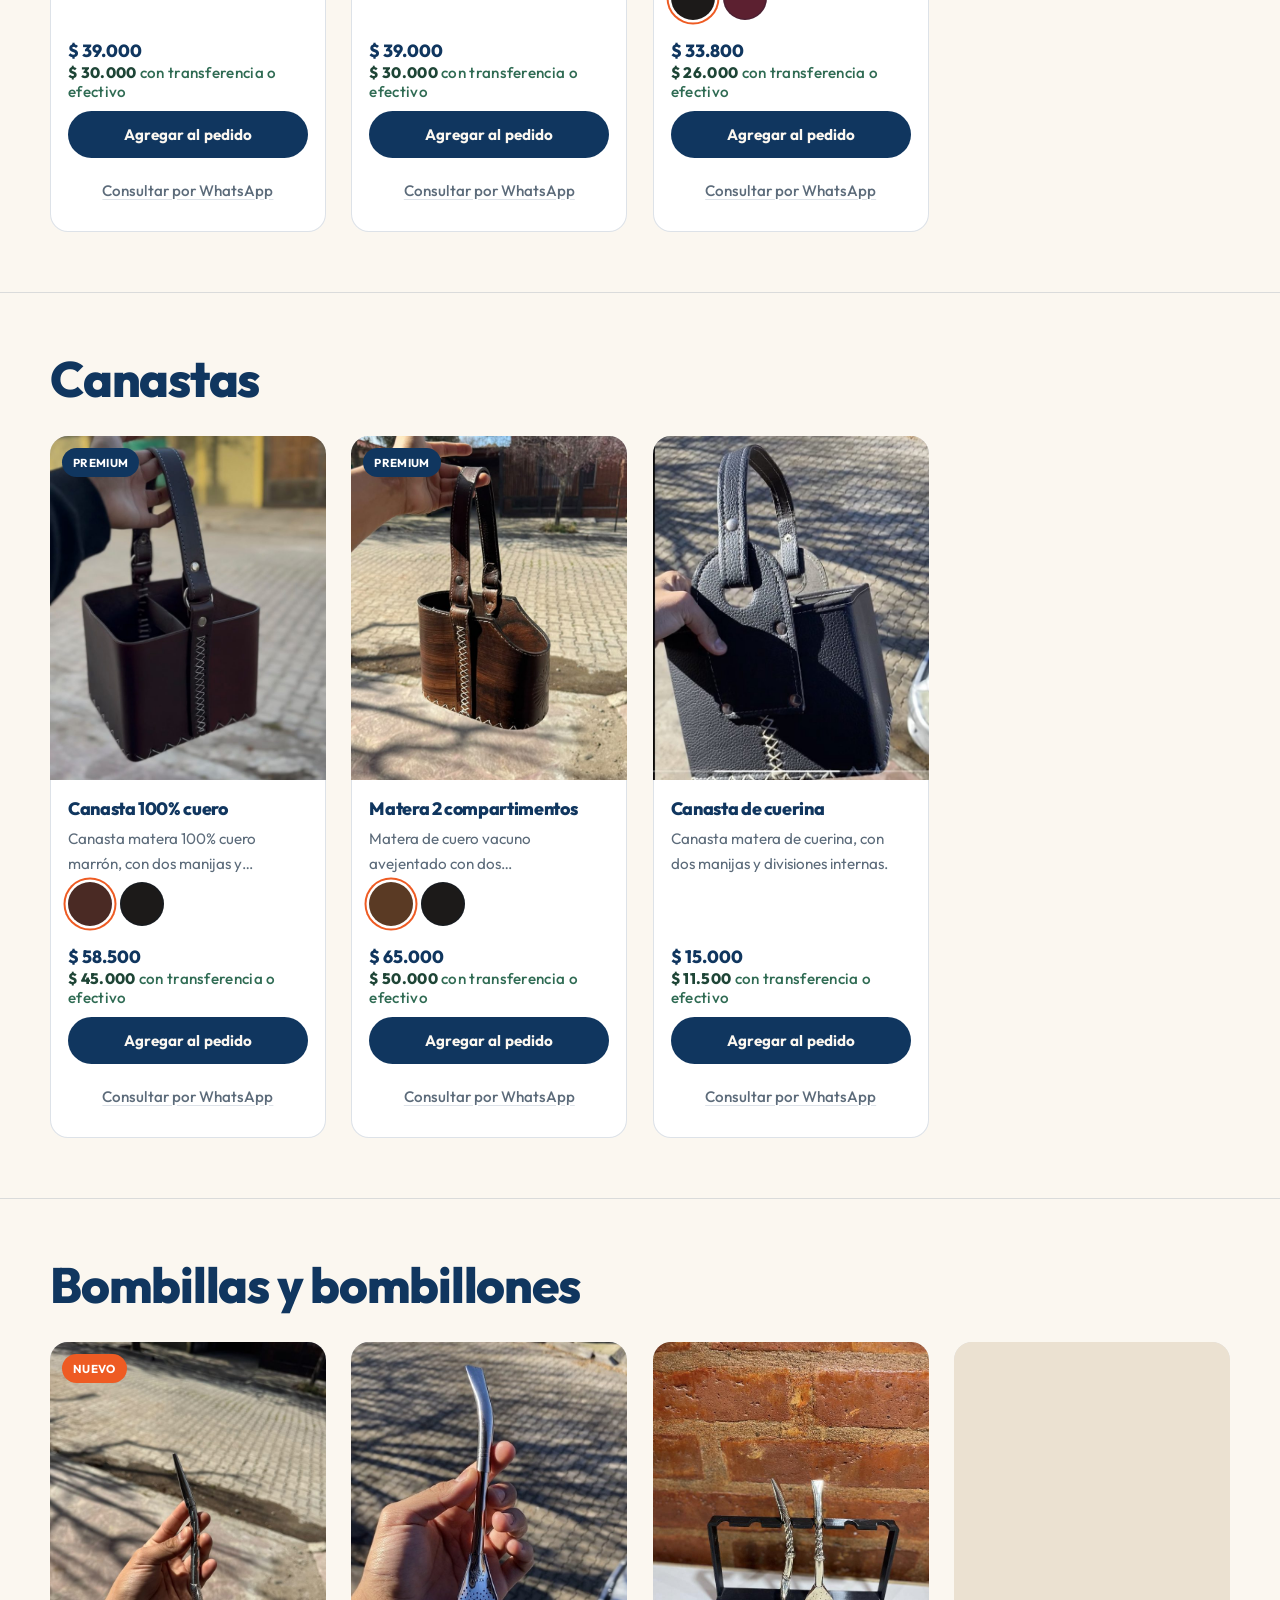
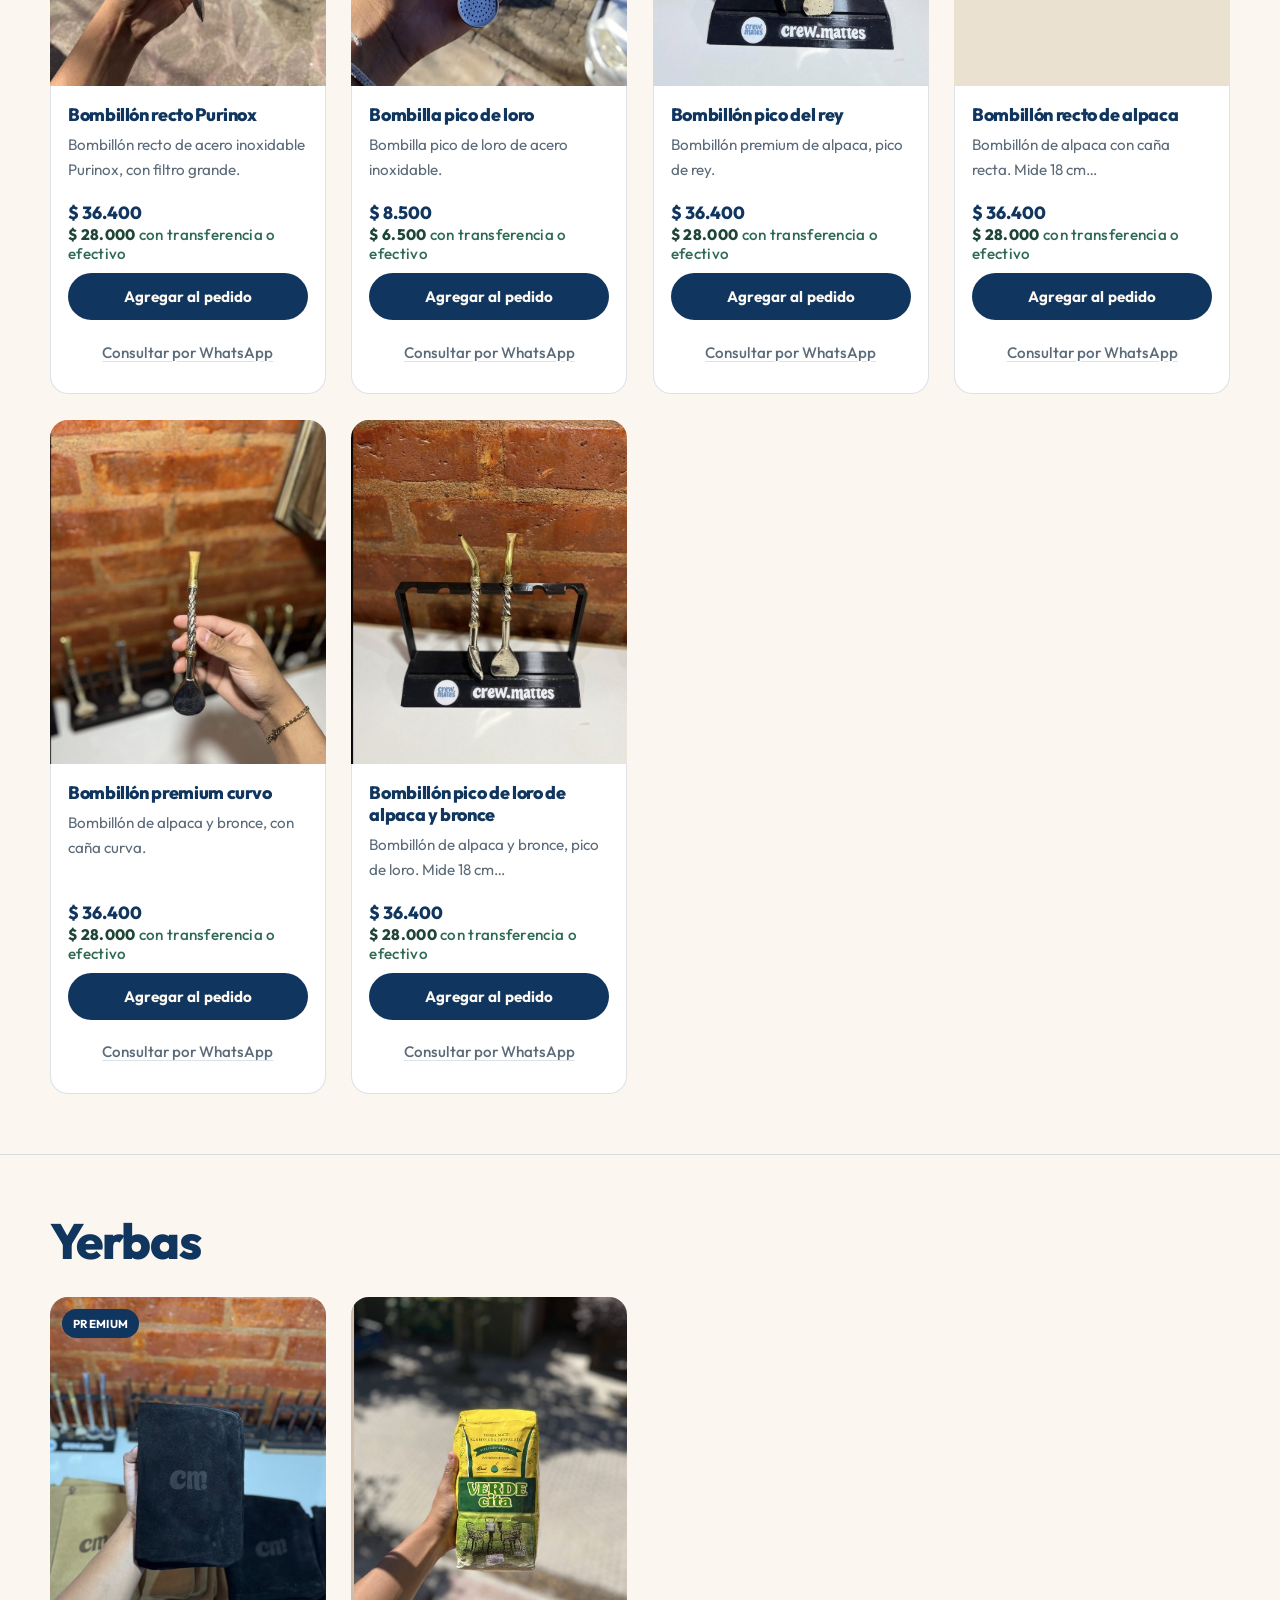
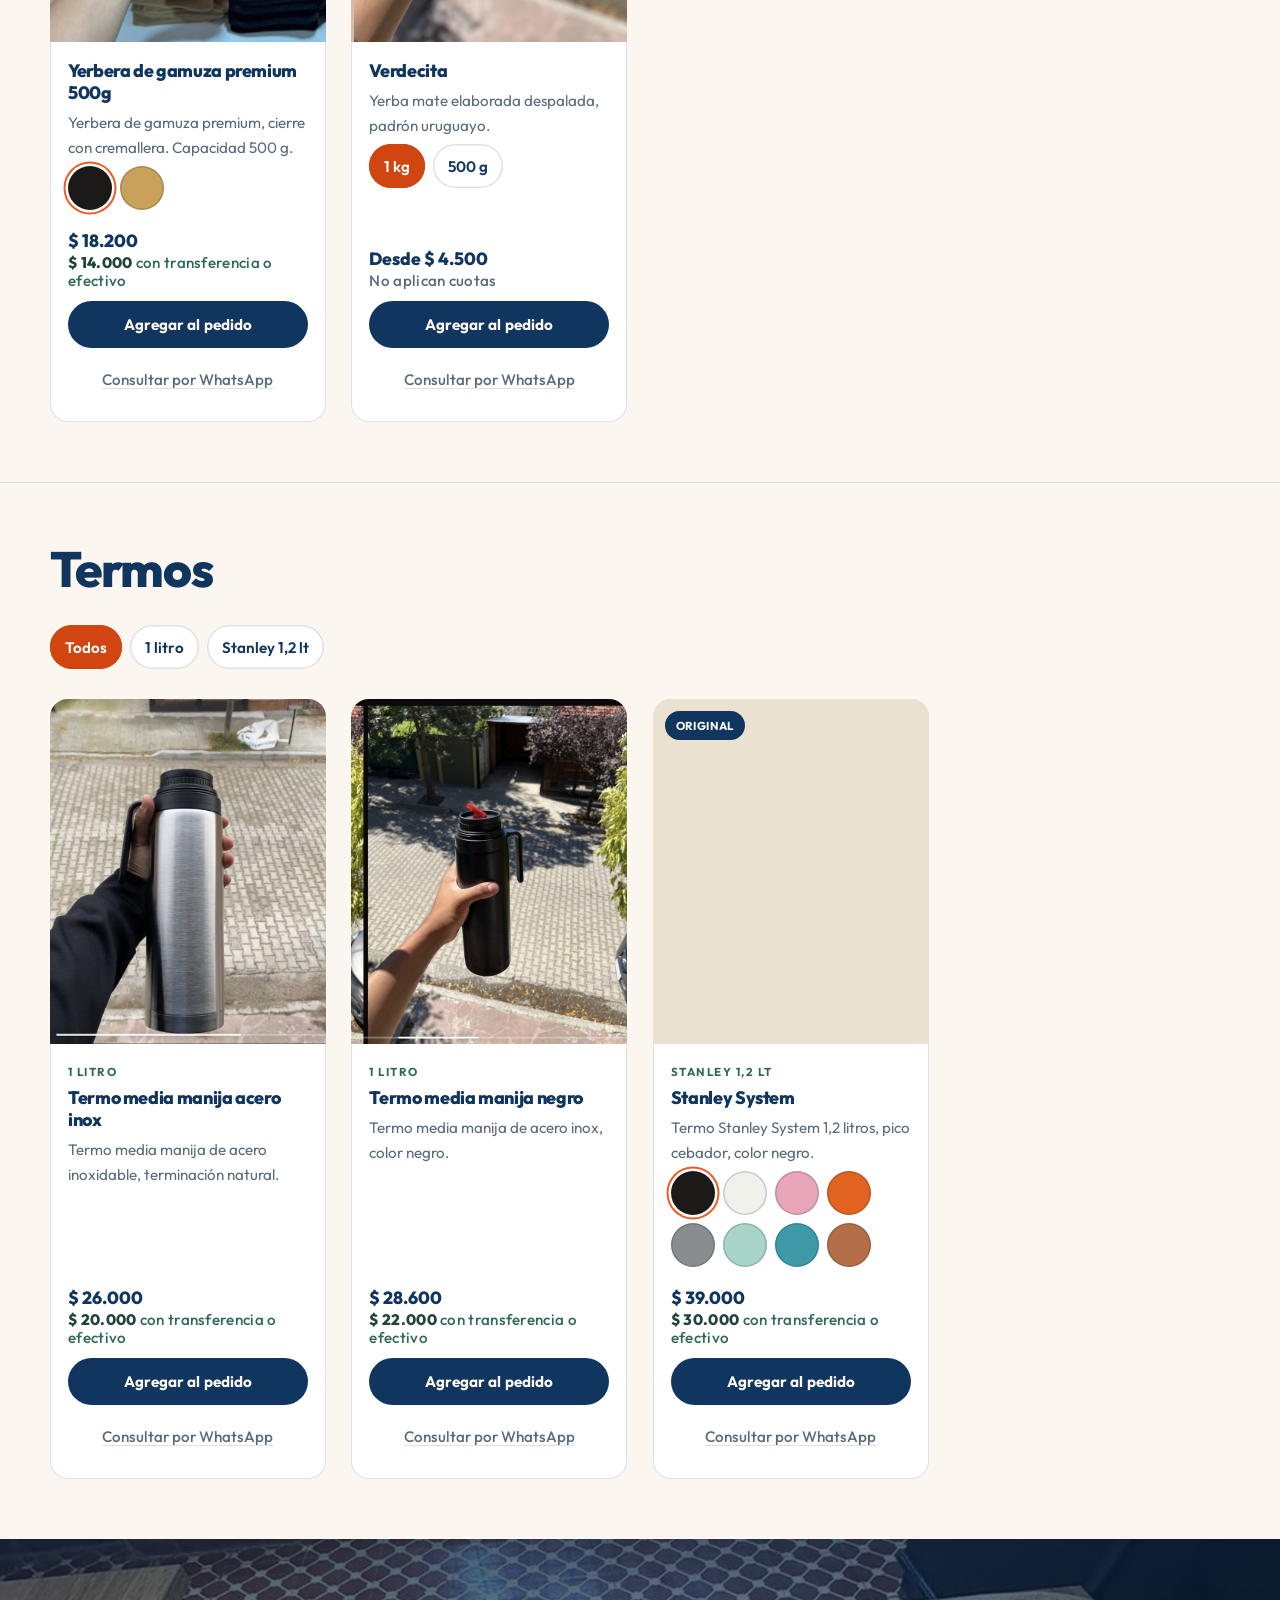
==== commit 336d79f3: "Precios: efectivo explícito por producto (se copia tal cual lo pasa el dueño) Cada producto o varian" ====
--- a/index.html
+++ b/index.html
@@ -256,7 +256,7 @@
 <!-- vercel.json cachea /assets/ por 24hs. Sin el ?v=, un navegador que ya
      entró se queda con el JS viejo un día entero aunque haya deploy nuevo:
      hay que subir este número cada vez que cambie products.js o site.js. -->
-<script src="assets/js/products.js?v=43"></script>
-<script src="assets/js/site.js?v=23"></script>
+<script src="assets/js/products.js?v=44"></script>
+<script src="assets/js/site.js?v=24"></script>
 </body>
 </html>
